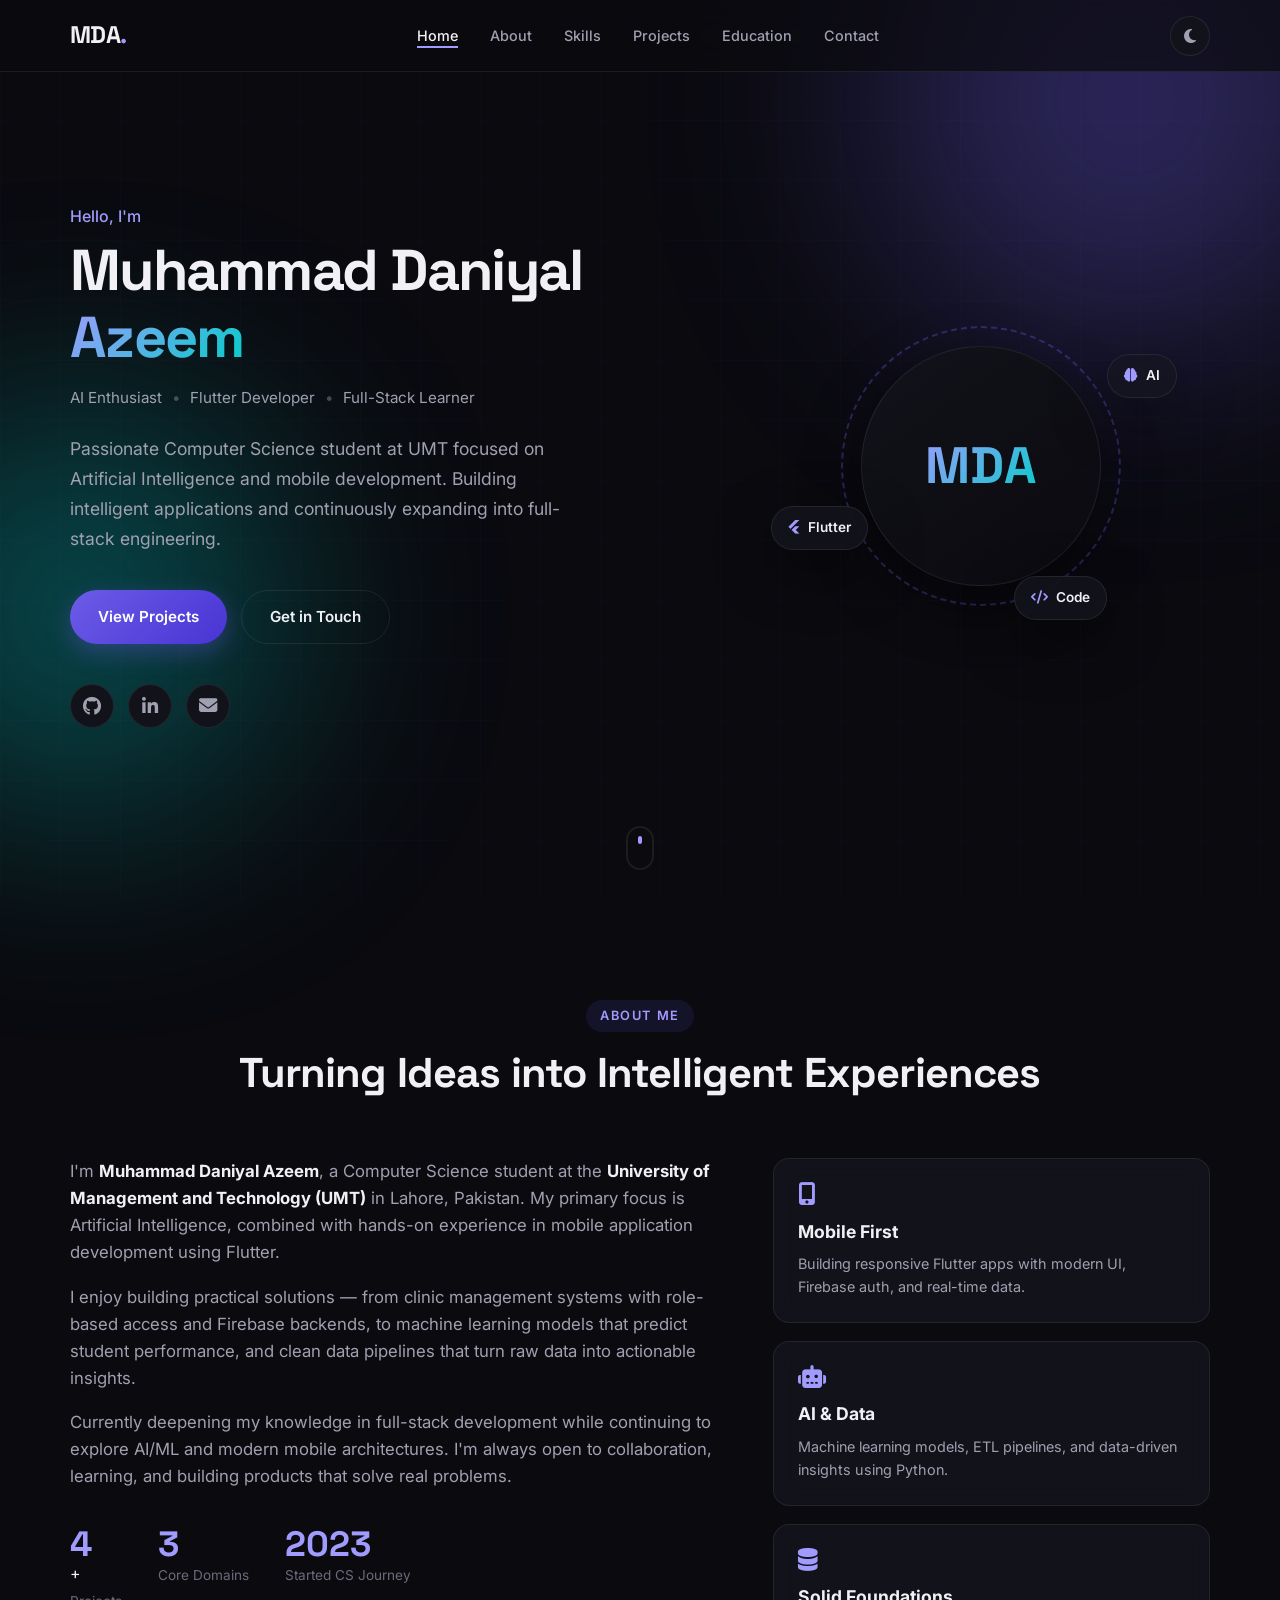
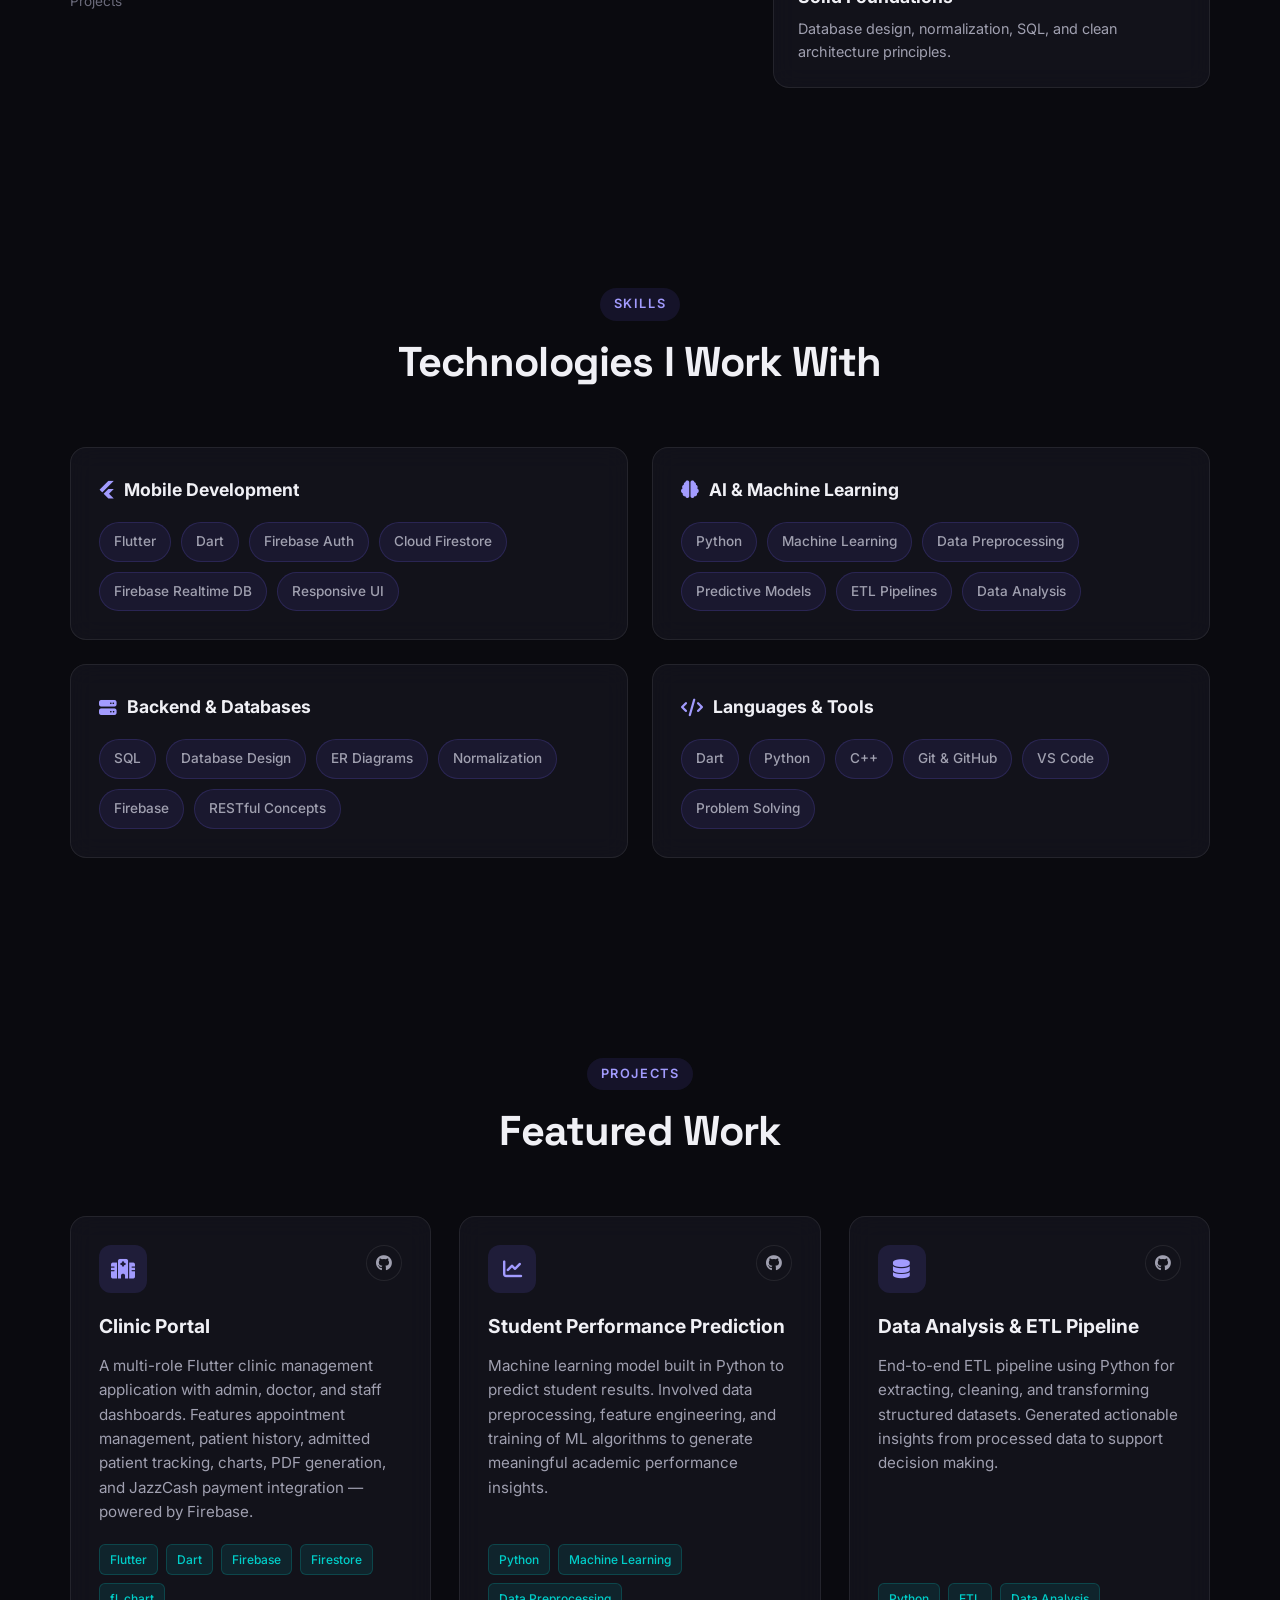
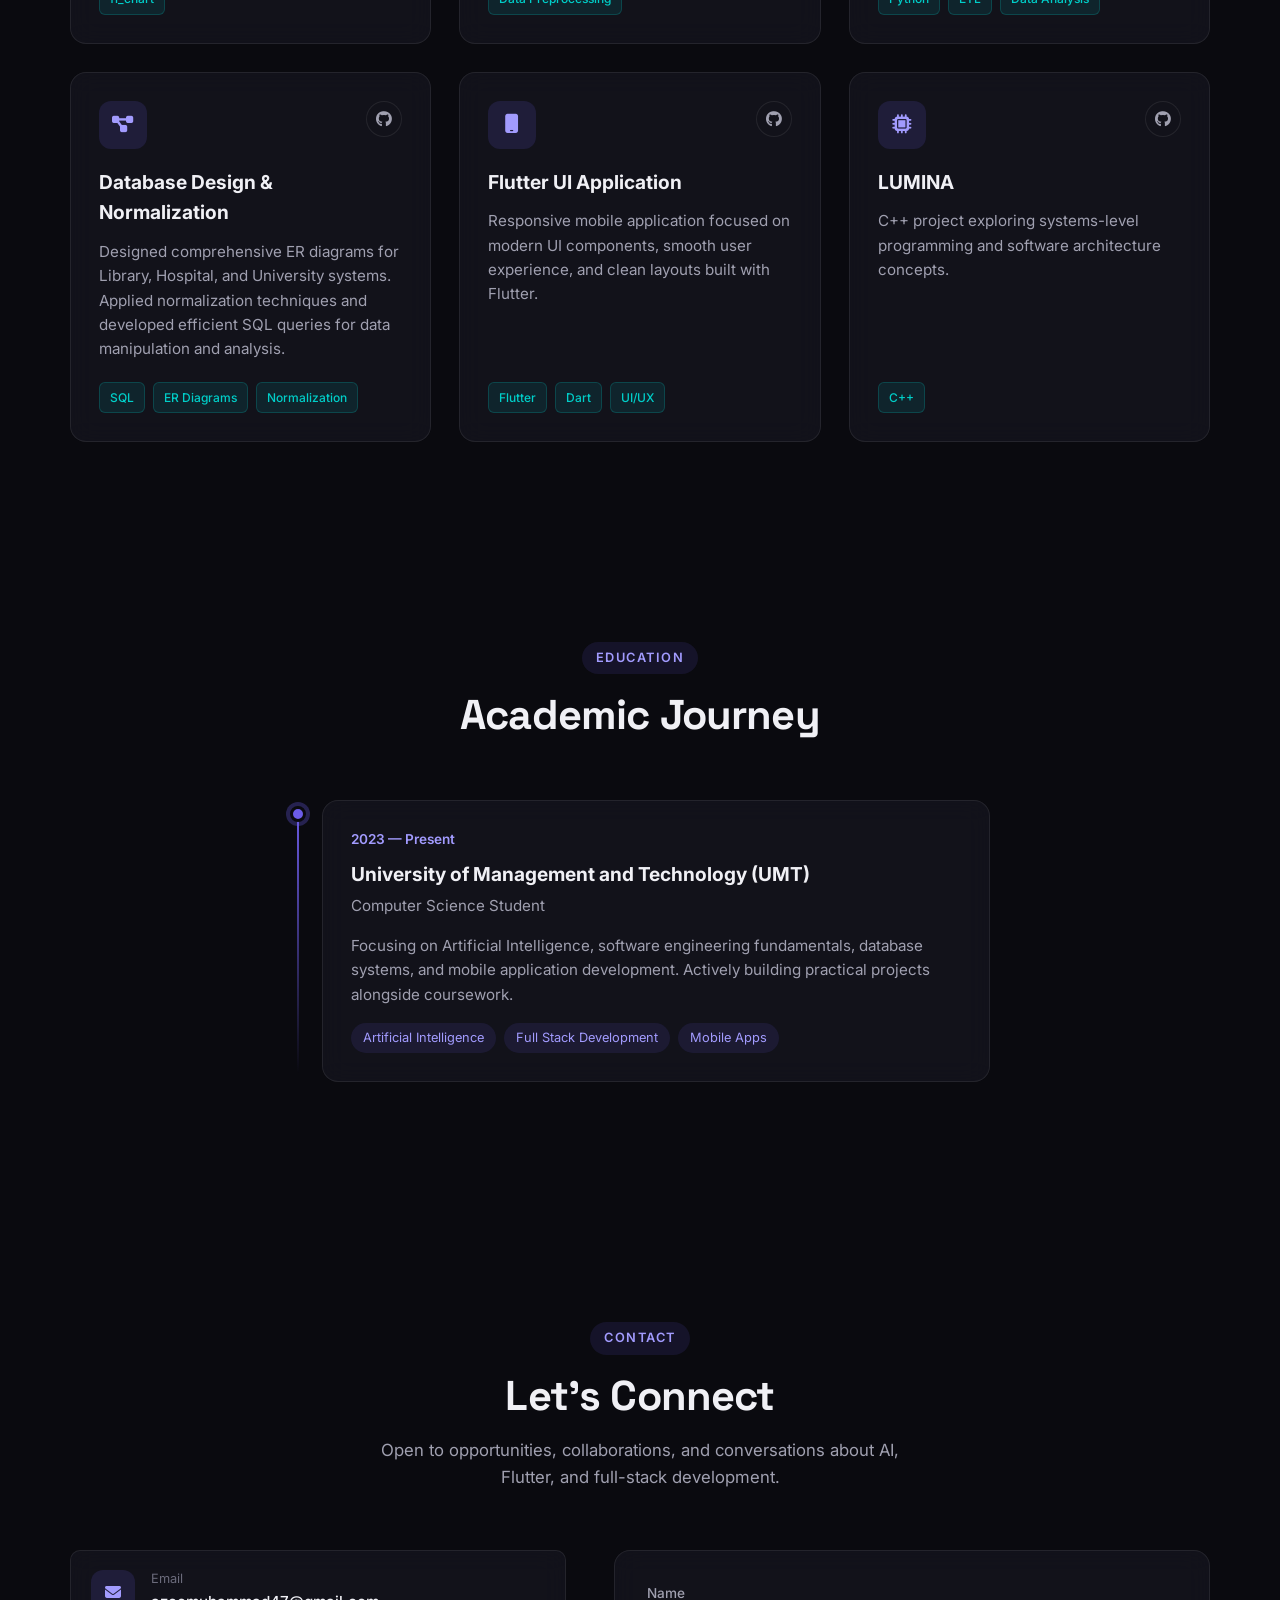
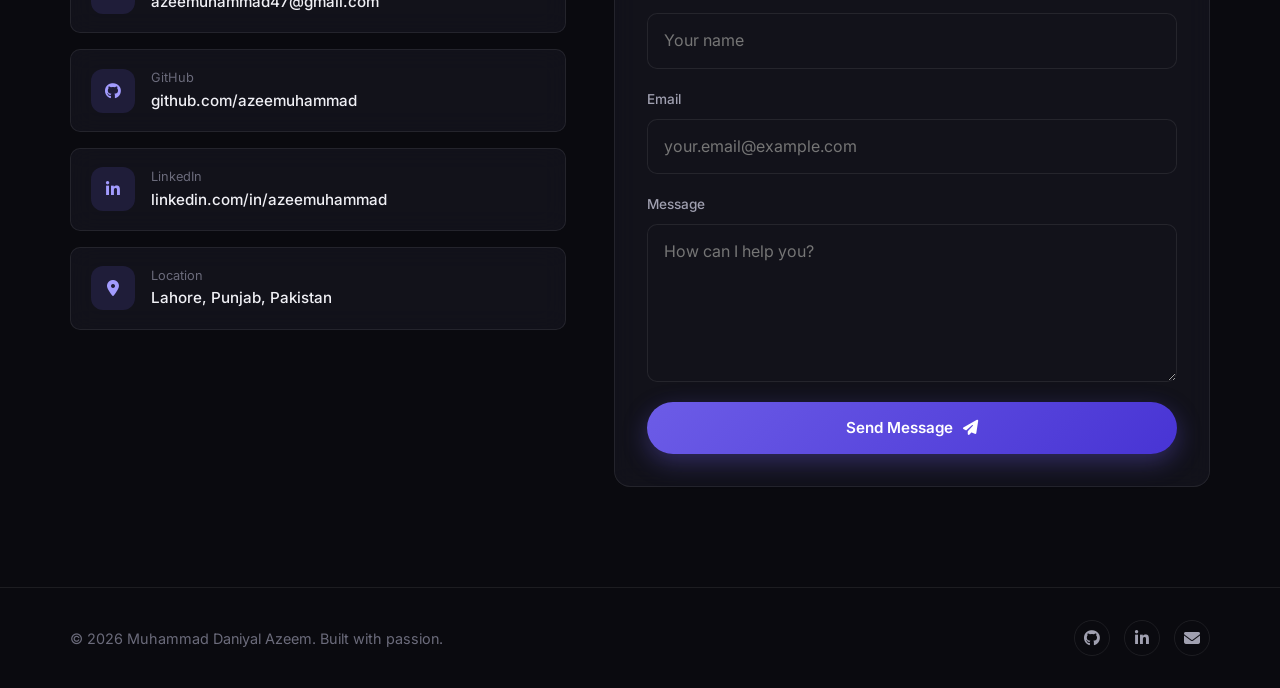
==== index.html @ 28993956 "Add files via upload" ====
<!DOCTYPE html>
<html lang="en">
<head>
  <meta charset="UTF-8" />
  <meta name="viewport" content="width=device-width, initial-scale=1.0" />
  <meta name="description" content="Muhammad Daniyal Azeem — AI Enthusiast, Flutter Developer & Aspiring Full-Stack Engineer based in Lahore, Pakistan." />
  <title>Muhammad Daniyal Azeem | Portfolio</title>
  <link rel="preconnect" href="https://fonts.googleapis.com" />
  <link rel="preconnect" href="https://fonts.gstatic.com" crossorigin />
  <link href="https://fonts.googleapis.com/css2?family=Inter:wght@300;400;500;600;700;800&family=Space+Grotesk:wght@500;600;700&display=swap" rel="stylesheet" />
  <link rel="stylesheet" href="https://cdnjs.cloudflare.com/ajax/libs/font-awesome/6.5.1/css/all.min.css" />
  <link rel="stylesheet" href="styles.css" />
</head>
<body>
  <!-- Animated Background -->
  <div class="bg-grid"></div>
  <div class="bg-glow glow-1"></div>
  <div class="bg-glow glow-2"></div>

  <!-- Navigation -->
  <header class="header">
    <nav class="nav container">
      <a href="#home" class="logo">MDA<span>.</span></a>
      <ul class="nav-links" id="nav-links">
        <li><a href="#home">Home</a></li>
        <li><a href="#about">About</a></li>
        <li><a href="#skills">Skills</a></li>
        <li><a href="#projects">Projects</a></li>
        <li><a href="#education">Education</a></li>
        <li><a href="#contact">Contact</a></li>
      </ul>
      <div class="nav-actions">
        <button class="theme-toggle" id="theme-toggle" aria-label="Toggle theme">
          <i class="fas fa-moon"></i>
        </button>
        <button class="hamburger" id="hamburger" aria-label="Menu">
          <span></span><span></span><span></span>
        </button>
      </div>
    </nav>
  </header>

  <main>
    <!-- Hero -->
    <section id="home" class="hero section">
      <div class="container hero-content">
        <div class="hero-text">
          <p class="hero-greeting reveal">Hello, I'm</p>
          <h1 class="hero-name reveal">Muhammad Daniyal <span>Azeem</span></h1>
          <div class="hero-roles reveal">
            <span class="role-text">AI Enthusiast</span>
            <span class="role-divider">•</span>
            <span class="role-text">Flutter Developer</span>
            <span class="role-divider">•</span>
            <span class="role-text">Full-Stack Learner</span>
          </div>
          <p class="hero-desc reveal">
            Passionate Computer Science student at UMT focused on Artificial Intelligence and mobile development.
            Building intelligent applications and continuously expanding into full-stack engineering.
          </p>
          <div class="hero-cta reveal">
            <a href="#projects" class="btn btn-primary">View Projects</a>
            <a href="#contact" class="btn btn-outline">Get in Touch</a>
          </div>
          <div class="hero-socials reveal">
            <a href="https://github.com/azeemuhammad" target="_blank" rel="noopener" aria-label="GitHub"><i class="fab fa-github"></i></a>
            <a href="https://www.linkedin.com/in/azeemuhammad/" target="_blank" rel="noopener" aria-label="LinkedIn"><i class="fab fa-linkedin-in"></i></a>
            <a href="mailto:azeemuhammad47@gmail.com" aria-label="Email"><i class="fas fa-envelope"></i></a>
          </div>
        </div>
        <div class="hero-visual reveal">
          <div class="avatar-card">
            <div class="avatar-ring"></div>
            <div class="avatar-inner">
              <span class="avatar-initials">MDA</span>
            </div>
            <div class="floating-badge badge-1"><i class="fas fa-brain"></i> AI</div>
            <div class="floating-badge badge-2"><i class="fab fa-flutter"></i> Flutter</div>
            <div class="floating-badge badge-3"><i class="fas fa-code"></i> Code</div>
          </div>
        </div>
      </div>
      <div class="scroll-indicator">
        <a href="#about"><span></span></a>
      </div>
    </section>

    <!-- About -->
    <section id="about" class="about section">
      <div class="container">
        <div class="section-header reveal">
          <span class="section-tag">About Me</span>
          <h2 class="section-title">Turning Ideas into Intelligent Experiences</h2>
        </div>
        <div class="about-grid">
          <div class="about-content reveal">
            <p>
              I'm <strong>Muhammad Daniyal Azeem</strong>, a Computer Science student at the
              <strong>University of Management and Technology (UMT)</strong> in Lahore, Pakistan.
              My primary focus is Artificial Intelligence, combined with hands-on experience in
              mobile application development using Flutter.
            </p>
            <p>
              I enjoy building practical solutions — from clinic management systems with role-based
              access and Firebase backends, to machine learning models that predict student performance,
              and clean data pipelines that turn raw data into actionable insights.
            </p>
            <p>
              Currently deepening my knowledge in full-stack development while continuing to explore
              AI/ML and modern mobile architectures. I'm always open to collaboration, learning, and
              building products that solve real problems.
            </p>
            <div class="about-stats">
              <div class="stat">
                <span class="stat-num" data-count="4">0</span>+
                <span class="stat-label">Projects</span>
              </div>
              <div class="stat">
                <span class="stat-num" data-count="3">0</span>
                <span class="stat-label">Core Domains</span>
              </div>
              <div class="stat">
                <span class="stat-num" data-count="2023">0</span>
                <span class="stat-label">Started CS Journey</span>
              </div>
            </div>
          </div>
          <div class="about-highlights reveal">
            <div class="highlight-card">
              <i class="fas fa-mobile-alt"></i>
              <h3>Mobile First</h3>
              <p>Building responsive Flutter apps with modern UI, Firebase auth, and real-time data.</p>
            </div>
            <div class="highlight-card">
              <i class="fas fa-robot"></i>
              <h3>AI & Data</h3>
              <p>Machine learning models, ETL pipelines, and data-driven insights using Python.</p>
            </div>
            <div class="highlight-card">
              <i class="fas fa-database"></i>
              <h3>Solid Foundations</h3>
              <p>Database design, normalization, SQL, and clean architecture principles.</p>
            </div>
          </div>
        </div>
      </div>
    </section>

    <!-- Skills -->
    <section id="skills" class="skills section">
      <div class="container">
        <div class="section-header reveal">
          <span class="section-tag">Skills</span>
          <h2 class="section-title">Technologies I Work With</h2>
        </div>
        <div class="skills-grid">
          <div class="skill-category reveal">
            <h3><i class="fab fa-flutter"></i> Mobile Development</h3>
            <div class="skill-tags">
              <span>Flutter</span>
              <span>Dart</span>
              <span>Firebase Auth</span>
              <span>Cloud Firestore</span>
              <span>Firebase Realtime DB</span>
              <span>Responsive UI</span>
            </div>
          </div>
          <div class="skill-category reveal">
            <h3><i class="fas fa-brain"></i> AI & Machine Learning</h3>
            <div class="skill-tags">
              <span>Python</span>
              <span>Machine Learning</span>
              <span>Data Preprocessing</span>
              <span>Predictive Models</span>
              <span>ETL Pipelines</span>
              <span>Data Analysis</span>
            </div>
          </div>
          <div class="skill-category reveal">
            <h3><i class="fas fa-server"></i> Backend & Databases</h3>
            <div class="skill-tags">
              <span>SQL</span>
              <span>Database Design</span>
              <span>ER Diagrams</span>
              <span>Normalization</span>
              <span>Firebase</span>
              <span>RESTful Concepts</span>
            </div>
          </div>
          <div class="skill-category reveal">
            <h3><i class="fas fa-code"></i> Languages & Tools</h3>
            <div class="skill-tags">
              <span>Dart</span>
              <span>Python</span>
              <span>C++</span>
              <span>Git & GitHub</span>
              <span>VS Code</span>
              <span>Problem Solving</span>
            </div>
          </div>
        </div>
      </div>
    </section>

    <!-- Projects -->
    <section id="projects" class="projects section">
      <div class="container">
        <div class="section-header reveal">
          <span class="section-tag">Projects</span>
          <h2 class="section-title">Featured Work</h2>
        </div>
        <div class="projects-grid">
          <!-- Project 1 -->
          <article class="project-card reveal">
            <div class="project-header">
              <div class="project-icon"><i class="fas fa-hospital"></i></div>
              <div class="project-links">
                <a href="https://github.com/azeemuhammad/clinic" target="_blank" rel="noopener" aria-label="GitHub"><i class="fab fa-github"></i></a>
              </div>
            </div>
            <h3>Clinic Portal</h3>
            <p class="project-desc">
              A multi-role Flutter clinic management application with admin, doctor, and staff dashboards.
              Features appointment management, patient history, admitted patient tracking, charts,
              PDF generation, and JazzCash payment integration — powered by Firebase.
            </p>
            <div class="project-tech">
              <span>Flutter</span>
              <span>Dart</span>
              <span>Firebase</span>
              <span>Firestore</span>
              <span>fl_chart</span>
            </div>
          </article>

          <!-- Project 2 -->
          <article class="project-card reveal">
            <div class="project-header">
              <div class="project-icon"><i class="fas fa-chart-line"></i></div>
              <div class="project-links">
                <a href="https://github.com/azeemuhammad" target="_blank" rel="noopener" aria-label="GitHub"><i class="fab fa-github"></i></a>
              </div>
            </div>
            <h3>Student Performance Prediction</h3>
            <p class="project-desc">
              Machine learning model built in Python to predict student results. Involved data
              preprocessing, feature engineering, and training of ML algorithms to generate
              meaningful academic performance insights.
            </p>
            <div class="project-tech">
              <span>Python</span>
              <span>Machine Learning</span>
              <span>Data Preprocessing</span>
            </div>
          </article>

          <!-- Project 3 -->
          <article class="project-card reveal">
            <div class="project-header">
              <div class="project-icon"><i class="fas fa-database"></i></div>
              <div class="project-links">
                <a href="https://github.com/azeemuhammad" target="_blank" rel="noopener" aria-label="GitHub"><i class="fab fa-github"></i></a>
              </div>
            </div>
            <h3>Data Analysis & ETL Pipeline</h3>
            <p class="project-desc">
              End-to-end ETL pipeline using Python for extracting, cleaning, and transforming
              structured datasets. Generated actionable insights from processed data to support
              decision making.
            </p>
            <div class="project-tech">
              <span>Python</span>
              <span>ETL</span>
              <span>Data Analysis</span>
            </div>
          </article>

          <!-- Project 4 -->
          <article class="project-card reveal">
            <div class="project-header">
              <div class="project-icon"><i class="fas fa-project-diagram"></i></div>
              <div class="project-links">
                <a href="https://github.com/azeemuhammad" target="_blank" rel="noopener" aria-label="GitHub"><i class="fab fa-github"></i></a>
              </div>
            </div>
            <h3>Database Design & Normalization</h3>
            <p class="project-desc">
              Designed comprehensive ER diagrams for Library, Hospital, and University systems.
              Applied normalization techniques and developed efficient SQL queries for data
              manipulation and analysis.
            </p>
            <div class="project-tech">
              <span>SQL</span>
              <span>ER Diagrams</span>
              <span>Normalization</span>
            </div>
          </article>

          <!-- Project 5 -->
          <article class="project-card reveal">
            <div class="project-header">
              <div class="project-icon"><i class="fas fa-mobile"></i></div>
              <div class="project-links">
                <a href="https://github.com/azeemuhammad" target="_blank" rel="noopener" aria-label="GitHub"><i class="fab fa-github"></i></a>
              </div>
            </div>
            <h3>Flutter UI Application</h3>
            <p class="project-desc">
              Responsive mobile application focused on modern UI components, smooth user experience,
              and clean layouts built with Flutter.
            </p>
            <div class="project-tech">
              <span>Flutter</span>
              <span>Dart</span>
              <span>UI/UX</span>
            </div>
          </article>

          <!-- Project 6 -->
          <article class="project-card reveal">
            <div class="project-header">
              <div class="project-icon"><i class="fas fa-microchip"></i></div>
              <div class="project-links">
                <a href="https://github.com/azeemuhammad/LUMINA" target="_blank" rel="noopener" aria-label="GitHub"><i class="fab fa-github"></i></a>
              </div>
            </div>
            <h3>LUMINA</h3>
            <p class="project-desc">
              C++ project exploring systems-level programming and software architecture concepts.
            </p>
            <div class="project-tech">
              <span>C++</span>
            </div>
          </article>
        </div>
      </div>
    </section>

    <!-- Education -->
    <section id="education" class="education section">
      <div class="container">
        <div class="section-header reveal">
          <span class="section-tag">Education</span>
          <h2 class="section-title">Academic Journey</h2>
        </div>
        <div class="timeline">
          <div class="timeline-item reveal">
            <div class="timeline-marker"></div>
            <div class="timeline-content">
              <span class="timeline-date">2023 — Present</span>
              <h3>University of Management and Technology (UMT)</h3>
              <p class="timeline-role">Computer Science Student</p>
              <p>
                Focusing on Artificial Intelligence, software engineering fundamentals, database systems,
                and mobile application development. Actively building practical projects alongside coursework.
              </p>
              <div class="timeline-tags">
                <span>Artificial Intelligence</span>
                <span>Full Stack Development</span>
                <span>Mobile Apps</span>
              </div>
            </div>
          </div>
        </div>
      </div>
    </section>

    <!-- Contact -->
    <section id="contact" class="contact section">
      <div class="container">
        <div class="section-header reveal">
          <span class="section-tag">Contact</span>
          <h2 class="section-title">Let's Connect</h2>
          <p class="section-subtitle">
            Open to opportunities, collaborations, and conversations about AI, Flutter, and full-stack development.
          </p>
        </div>
        <div class="contact-wrapper reveal">
          <div class="contact-info">
            <a href="mailto:azeemuhammad47@gmail.com" class="contact-item">
              <div class="contact-icon"><i class="fas fa-envelope"></i></div>
              <div>
                <span class="contact-label">Email</span>
                <span class="contact-value">azeemuhammad47@gmail.com</span>
              </div>
            </a>
            <a href="https://github.com/azeemuhammad" target="_blank" rel="noopener" class="contact-item">
              <div class="contact-icon"><i class="fab fa-github"></i></div>
              <div>
                <span class="contact-label">GitHub</span>
                <span class="contact-value">github.com/azeemuhammad</span>
              </div>
            </a>
            <a href="https://www.linkedin.com/in/azeemuhammad/" target="_blank" rel="noopener" class="contact-item">
              <div class="contact-icon"><i class="fab fa-linkedin-in"></i></div>
              <div>
                <span class="contact-label">LinkedIn</span>
                <span class="contact-value">linkedin.com/in/azeemuhammad</span>
              </div>
            </a>
            <div class="contact-item">
              <div class="contact-icon"><i class="fas fa-map-marker-alt"></i></div>
              <div>
                <span class="contact-label">Location</span>
                <span class="contact-value">Lahore, Punjab, Pakistan</span>
              </div>
            </div>
          </div>
          <form class="contact-form" id="contact-form">
            <div class="form-group">
              <label for="name">Name</label>
              <input type="text" id="name" name="name" required placeholder="Your name" />
            </div>
            <div class="form-group">
              <label for="email">Email</label>
              <input type="email" id="email" name="email" required placeholder="your.email@example.com" />
            </div>
            <div class="form-group">
              <label for="message">Message</label>
              <textarea id="message" name="message" rows="5" required placeholder="How can I help you?"></textarea>
            </div>
            <button type="submit" class="btn btn-primary btn-full">
              <span>Send Message</span>
              <i class="fas fa-paper-plane"></i>
            </button>
          </form>
        </div>
      </div>
    </section>
  </main>

  <footer class="footer">
    <div class="container">
      <p>© <span id="year"></span> Muhammad Daniyal Azeem. Built with passion.</p>
      <div class="footer-links">
        <a href="https://github.com/azeemuhammad" target="_blank" rel="noopener"><i class="fab fa-github"></i></a>
        <a href="https://www.linkedin.com/in/azeemuhammad/" target="_blank" rel="noopener"><i class="fab fa-linkedin-in"></i></a>
        <a href="mailto:azeemuhammad47@gmail.com"><i class="fas fa-envelope"></i></a>
      </div>
    </div>
  </footer>

  <script src="script.js"></script>
</body>
</html>
---- styles.css ----
/* =====================
   CSS Variables & Reset
===================== */
:root {
  --bg: #0a0a0f;
  --bg-elevated: #12121a;
  --bg-card: rgba(22, 22, 32, 0.7);
  --text: #f0f0f5;
  --text-muted: #a0a0b0;
  --text-dim: #6b6b7b;
  --primary: #6c5ce7;
  --primary-light: #a29bfe;
  --primary-dark: #4834d4;
  --accent: #00cec9;
  --accent-2: #fd79a8;
  --border: rgba(255, 255, 255, 0.08);
  --border-hover: rgba(108, 92, 231, 0.4);
  --shadow: 0 20px 60px rgba(0, 0, 0, 0.4);
  --radius: 16px;
  --radius-sm: 10px;
  --font: 'Inter', system-ui, sans-serif;
  --font-display: 'Space Grotesk', 'Inter', sans-serif;
  --transition: 0.3s cubic-bezier(0.4, 0, 0.2, 1);
  --header-h: 72px;
}

[data-theme="light"] {
  --bg: #f8f9fc;
  --bg-elevated: #ffffff;
  --bg-card: rgba(255, 255, 255, 0.85);
  --text: #1a1a2e;
  --text-muted: #4a4a5a;
  --text-dim: #7a7a8a;
  --border: rgba(0, 0, 0, 0.08);
  --border-hover: rgba(108, 92, 231, 0.35);
  --shadow: 0 20px 60px rgba(0, 0, 0, 0.08);
}

*,
*::before,
*::after {
  box-sizing: border-box;
  margin: 0;
  padding: 0;
}

html {
  scroll-behavior: smooth;
  scroll-padding-top: var(--header-h);
}

body {
  font-family: var(--font);
  background: var(--bg);
  color: var(--text);
  line-height: 1.6;
  overflow-x: hidden;
  transition: background var(--transition), color var(--transition);
}

img {
  max-width: 100%;
  display: block;
}

a {
  color: inherit;
  text-decoration: none;
}

ul {
  list-style: none;
}

button,
input,
textarea {
  font: inherit;
  color: inherit;
  border: none;
  background: none;
  outline: none;
}

/* =====================
   Background Effects
===================== */
.bg-grid {
  position: fixed;
  inset: 0;
  background-image:
    linear-gradient(rgba(108, 92, 231, 0.03) 1px, transparent 1px),
    linear-gradient(90deg, rgba(108, 92, 231, 0.03) 1px, transparent 1px);
  background-size: 60px 60px;
  pointer-events: none;
  z-index: 0;
}

.bg-glow {
  position: fixed;
  border-radius: 50%;
  filter: blur(120px);
  pointer-events: none;
  z-index: 0;
  opacity: 0.35;
}

.glow-1 {
  width: 500px;
  height: 500px;
  background: var(--primary);
  top: -150px;
  right: -100px;
  animation: floatGlow 12s ease-in-out infinite;
}

.glow-2 {
  width: 400px;
  height: 400px;
  background: var(--accent);
  bottom: 10%;
  left: -120px;
  animation: floatGlow 15s ease-in-out infinite reverse;
}

@keyframes floatGlow {
  0%, 100% { transform: translate(0, 0); }
  50% { transform: translate(30px, 40px); }
}

/* =====================
   Layout
===================== */
.container {
  width: min(1140px, 92%);
  margin-inline: auto;
}

.section {
  position: relative;
  z-index: 1;
  padding: 100px 0;
}

.section-header {
  text-align: center;
  margin-bottom: 60px;
}

.section-tag {
  display: inline-block;
  font-size: 0.8rem;
  font-weight: 600;
  letter-spacing: 0.12em;
  text-transform: uppercase;
  color: var(--primary-light);
  background: rgba(108, 92, 231, 0.12);
  padding: 6px 14px;
  border-radius: 50px;
  margin-bottom: 16px;
}

.section-title {
  font-family: var(--font-display);
  font-size: clamp(1.8rem, 4vw, 2.6rem);
  font-weight: 700;
  letter-spacing: -0.02em;
  line-height: 1.2;
}

.section-subtitle {
  max-width: 520px;
  margin: 16px auto 0;
  color: var(--text-muted);
  font-size: 1.05rem;
}

/* =====================
   Header / Nav
===================== */
.header {
  position: fixed;
  top: 0;
  left: 0;
  right: 0;
  height: var(--header-h);
  z-index: 1000;
  backdrop-filter: blur(16px);
  background: rgba(10, 10, 15, 0.7);
  border-bottom: 1px solid var(--border);
  transition: background var(--transition), border-color var(--transition);
}

[data-theme="light"] .header {
  background: rgba(248, 249, 252, 0.8);
}

.nav {
  display: flex;
  align-items: center;
  justify-content: space-between;
  height: 100%;
}

.logo {
  font-family: var(--font-display);
  font-size: 1.5rem;
  font-weight: 700;
  letter-spacing: -0.03em;
}

.logo span {
  color: var(--primary-light);
}

.nav-links {
  display: flex;
  gap: 32px;
}

.nav-links a {
  font-size: 0.9rem;
  font-weight: 500;
  color: var(--text-muted);
  transition: color var(--transition);
  position: relative;
}

.nav-links a::after {
  content: '';
  position: absolute;
  left: 0;
  bottom: -4px;
  width: 0;
  height: 2px;
  background: var(--primary-light);
  transition: width var(--transition);
}

.nav-links a:hover,
.nav-links a.active {
  color: var(--text);
}

.nav-links a:hover::after,
.nav-links a.active::after {
  width: 100%;
}

.nav-actions {
  display: flex;
  align-items: center;
  gap: 12px;
}

.theme-toggle {
  width: 40px;
  height: 40px;
  border-radius: 50%;
  display: grid;
  place-items: center;
  background: var(--bg-elevated);
  border: 1px solid var(--border);
  cursor: pointer;
  transition: all var(--transition);
  color: var(--text-muted);
}

.theme-toggle:hover {
  border-color: var(--border-hover);
  color: var(--primary-light);
}

.hamburger {
  display: none;
  flex-direction: column;
  gap: 5px;
  width: 40px;
  height: 40px;
  justify-content: center;
  align-items: center;
  cursor: pointer;
  border-radius: 8px;
}

.hamburger span {
  display: block;
  width: 20px;
  height: 2px;
  background: var(--text);
  border-radius: 2px;
  transition: var(--transition);
}

/* =====================
   Buttons
===================== */
.btn {
  display: inline-flex;
  align-items: center;
  justify-content: center;
  gap: 10px;
  padding: 14px 28px;
  font-weight: 600;
  font-size: 0.95rem;
  border-radius: 50px;
  cursor: pointer;
  transition: all var(--transition);
}

.btn-primary {
  background: linear-gradient(135deg, var(--primary), var(--primary-dark));
  color: #fff;
  box-shadow: 0 8px 24px rgba(108, 92, 231, 0.35);
}

.btn-primary:hover {
  transform: translateY(-2px);
  box-shadow: 0 12px 32px rgba(108, 92, 231, 0.45);
}

.btn-outline {
  border: 1.5px solid var(--border);
  color: var(--text);
  background: transparent;
}

.btn-outline:hover {
  border-color: var(--primary-light);
  color: var(--primary-light);
  background: rgba(108, 92, 231, 0.08);
}

.btn-full {
  width: 100%;
}

/* =====================
   Hero
===================== */
.hero {
  min-height: 100vh;
  display: flex;
  align-items: center;
  padding-top: calc(var(--header-h) + 40px);
  padding-bottom: 80px;
}

.hero-content {
  display: grid;
  grid-template-columns: 1.15fr 0.85fr;
  gap: 60px;
  align-items: center;
}

.hero-greeting {
  font-size: 1rem;
  color: var(--primary-light);
  font-weight: 500;
  margin-bottom: 8px;
}

.hero-name {
  font-family: var(--font-display);
  font-size: clamp(2.4rem, 5.5vw, 3.6rem);
  font-weight: 700;
  line-height: 1.15;
  letter-spacing: -0.03em;
  margin-bottom: 16px;
}

.hero-name span {
  background: linear-gradient(135deg, var(--primary-light), var(--accent));
  -webkit-background-clip: text;
  -webkit-text-fill-color: transparent;
  background-clip: text;
}

.hero-roles {
  display: flex;
  flex-wrap: wrap;
  align-items: center;
  gap: 10px;
  margin-bottom: 24px;
  font-size: 0.95rem;
  color: var(--text-muted);
}

.role-divider {
  opacity: 0.4;
}

.hero-desc {
  font-size: 1.1rem;
  color: var(--text-muted);
  max-width: 520px;
  margin-bottom: 36px;
  line-height: 1.7;
}

.hero-cta {
  display: flex;
  flex-wrap: wrap;
  gap: 14px;
  margin-bottom: 40px;
}

.hero-socials {
  display: flex;
  gap: 14px;
}

.hero-socials a {
  width: 44px;
  height: 44px;
  border-radius: 50%;
  display: grid;
  place-items: center;
  background: var(--bg-elevated);
  border: 1px solid var(--border);
  color: var(--text-muted);
  font-size: 1.15rem;
  transition: all var(--transition);
}

.hero-socials a:hover {
  color: var(--primary-light);
  border-color: var(--border-hover);
  transform: translateY(-3px);
}

/* Avatar Card */
.hero-visual {
  display: flex;
  justify-content: center;
}

.avatar-card {
  position: relative;
  width: 280px;
  height: 280px;
}

.avatar-ring {
  position: absolute;
  inset: 0;
  border-radius: 50%;
  border: 2px dashed rgba(108, 92, 231, 0.35);
  animation: spin 20s linear infinite;
}

@keyframes spin {
  to { transform: rotate(360deg); }
}

.avatar-inner {
  position: absolute;
  inset: 20px;
  border-radius: 50%;
  background: linear-gradient(145deg, var(--bg-elevated), var(--bg));
  border: 1px solid var(--border);
  display: grid;
  place-items: center;
  box-shadow: var(--shadow);
}

.avatar-initials {
  font-family: var(--font-display);
  font-size: 3.2rem;
  font-weight: 700;
  background: linear-gradient(135deg, var(--primary-light), var(--accent));
  -webkit-background-clip: text;
  -webkit-text-fill-color: transparent;
  background-clip: text;
}

.floating-badge {
  position: absolute;
  display: flex;
  align-items: center;
  gap: 8px;
  padding: 10px 16px;
  background: var(--bg-card);
  backdrop-filter: blur(12px);
  border: 1px solid var(--border);
  border-radius: 50px;
  font-size: 0.85rem;
  font-weight: 600;
  box-shadow: var(--shadow);
  animation: float 4s ease-in-out infinite;
}

.floating-badge i {
  color: var(--primary-light);
}

.badge-1 {
  top: 10%;
  right: -20%;
  animation-delay: 0s;
}

.badge-2 {
  bottom: 20%;
  left: -25%;
  animation-delay: 1s;
}

.badge-3 {
  bottom: -5%;
  right: 5%;
  animation-delay: 2s;
}

@keyframes float {
  0%, 100% { transform: translateY(0); }
  50% { transform: translateY(-12px); }
}

.scroll-indicator {
  position: absolute;
  bottom: 30px;
  left: 50%;
  transform: translateX(-50%);
}

.scroll-indicator a {
  display: block;
  width: 28px;
  height: 44px;
  border: 2px solid var(--border);
  border-radius: 20px;
  position: relative;
}

.scroll-indicator span {
  position: absolute;
  top: 8px;
  left: 50%;
  width: 4px;
  height: 8px;
  margin-left: -2px;
  background: var(--primary-light);
  border-radius: 2px;
  animation: scrollBounce 1.6s infinite;
}

@keyframes scrollBounce {
  0% { opacity: 1; transform: translateY(0); }
  100% { opacity: 0; transform: translateY(14px); }
}

/* =====================
   About
===================== */
.about-grid {
  display: grid;
  grid-template-columns: 1.2fr 0.8fr;
  gap: 48px;
  align-items: start;
}

.about-content p {
  color: var(--text-muted);
  margin-bottom: 18px;
  font-size: 1.05rem;
}

.about-content strong {
  color: var(--text);
}

.about-stats {
  display: flex;
  gap: 36px;
  margin-top: 36px;
  flex-wrap: wrap;
}

.stat {
  display: flex;
  flex-direction: column;
}

.stat-num {
  font-family: var(--font-display);
  font-size: 2.2rem;
  font-weight: 700;
  color: var(--primary-light);
  line-height: 1;
}

.stat-label {
  font-size: 0.85rem;
  color: var(--text-dim);
  margin-top: 4px;
}

.about-highlights {
  display: flex;
  flex-direction: column;
  gap: 18px;
}

.highlight-card {
  background: var(--bg-card);
  backdrop-filter: blur(12px);
  border: 1px solid var(--border);
  border-radius: var(--radius);
  padding: 24px;
  transition: all var(--transition);
}

.highlight-card:hover {
  border-color: var(--border-hover);
  transform: translateX(6px);
}

.highlight-card i {
  font-size: 1.4rem;
  color: var(--primary-light);
  margin-bottom: 12px;
}

.highlight-card h3 {
  font-size: 1.1rem;
  margin-bottom: 6px;
}

.highlight-card p {
  font-size: 0.9rem;
  color: var(--text-muted);
}

/* =====================
   Skills
===================== */
.skills-grid {
  display: grid;
  grid-template-columns: repeat(2, 1fr);
  gap: 24px;
}

.skill-category {
  background: var(--bg-card);
  backdrop-filter: blur(12px);
  border: 1px solid var(--border);
  border-radius: var(--radius);
  padding: 28px;
  transition: all var(--transition);
}

.skill-category:hover {
  border-color: var(--border-hover);
  transform: translateY(-4px);
}

.skill-category h3 {
  font-size: 1.1rem;
  margin-bottom: 18px;
  display: flex;
  align-items: center;
  gap: 10px;
}

.skill-category h3 i {
  color: var(--primary-light);
}

.skill-tags {
  display: flex;
  flex-wrap: wrap;
  gap: 10px;
}

.skill-tags span {
  padding: 8px 14px;
  font-size: 0.85rem;
  font-weight: 500;
  background: rgba(108, 92, 231, 0.1);
  border: 1px solid rgba(108, 92, 231, 0.2);
  border-radius: 50px;
  color: var(--text-muted);
  transition: all var(--transition);
}

.skill-tags span:hover {
  background: rgba(108, 92, 231, 0.2);
  color: var(--primary-light);
  border-color: var(--primary-light);
}

/* =====================
   Projects
===================== */
.projects-grid {
  display: grid;
  grid-template-columns: repeat(auto-fill, minmax(320px, 1fr));
  gap: 28px;
}

.project-card {
  background: var(--bg-card);
  backdrop-filter: blur(12px);
  border: 1px solid var(--border);
  border-radius: var(--radius);
  padding: 28px;
  display: flex;
  flex-direction: column;
  transition: all var(--transition);
  height: 100%;
}

.project-card:hover {
  border-color: var(--border-hover);
  transform: translateY(-6px);
  box-shadow: var(--shadow);
}

.project-header {
  display: flex;
  justify-content: space-between;
  align-items: flex-start;
  margin-bottom: 18px;
}

.project-icon {
  width: 48px;
  height: 48px;
  border-radius: 12px;
  background: rgba(108, 92, 231, 0.15);
  display: grid;
  place-items: center;
  color: var(--primary-light);
  font-size: 1.2rem;
}

.project-links a {
  width: 36px;
  height: 36px;
  border-radius: 50%;
  display: grid;
  place-items: center;
  background: var(--bg-elevated);
  border: 1px solid var(--border);
  color: var(--text-muted);
  transition: all var(--transition);
}

.project-links a:hover {
  color: var(--primary-light);
  border-color: var(--border-hover);
}

.project-card h3 {
  font-size: 1.2rem;
  margin-bottom: 12px;
}

.project-desc {
  color: var(--text-muted);
  font-size: 0.95rem;
  flex-grow: 1;
  margin-bottom: 20px;
}

.project-tech {
  display: flex;
  flex-wrap: wrap;
  gap: 8px;
}

.project-tech span {
  font-size: 0.75rem;
  font-weight: 500;
  padding: 5px 10px;
  border-radius: 6px;
  background: rgba(0, 206, 201, 0.1);
  color: var(--accent);
  border: 1px solid rgba(0, 206, 201, 0.2);
}

/* =====================
   Education / Timeline
===================== */
.timeline {
  max-width: 700px;
  margin: 0 auto;
  position: relative;
  padding-left: 32px;
}

.timeline::before {
  content: '';
  position: absolute;
  left: 7px;
  top: 8px;
  bottom: 8px;
  width: 2px;
  background: linear-gradient(to bottom, var(--primary), transparent);
}

.timeline-item {
  position: relative;
  margin-bottom: 40px;
}

.timeline-marker {
  position: absolute;
  left: -32px;
  top: 6px;
  width: 16px;
  height: 16px;
  border-radius: 50%;
  background: var(--primary);
  border: 3px solid var(--bg);
  box-shadow: 0 0 0 4px rgba(108, 92, 231, 0.3);
}

.timeline-content {
  background: var(--bg-card);
  backdrop-filter: blur(12px);
  border: 1px solid var(--border);
  border-radius: var(--radius);
  padding: 28px;
}

.timeline-date {
  font-size: 0.85rem;
  font-weight: 600;
  color: var(--primary-light);
  margin-bottom: 8px;
  display: block;
}

.timeline-content h3 {
  font-size: 1.2rem;
  margin-bottom: 4px;
}

.timeline-role {
  font-size: 0.95rem;
  color: var(--text-muted);
  margin-bottom: 12px;
}

.timeline-content p {
  color: var(--text-muted);
  font-size: 0.95rem;
  margin-bottom: 16px;
}

.timeline-tags {
  display: flex;
  flex-wrap: wrap;
  gap: 8px;
}

.timeline-tags span {
  font-size: 0.8rem;
  padding: 5px 12px;
  border-radius: 50px;
  background: rgba(108, 92, 231, 0.12);
  color: var(--primary-light);
}

/* =====================
   Contact
===================== */
.contact-wrapper {
  display: grid;
  grid-template-columns: 1fr 1.2fr;
  gap: 48px;
  align-items: start;
}

.contact-info {
  display: flex;
  flex-direction: column;
  gap: 16px;
}

.contact-item {
  display: flex;
  align-items: center;
  gap: 16px;
  padding: 18px 20px;
  background: var(--bg-card);
  backdrop-filter: blur(12px);
  border: 1px solid var(--border);
  border-radius: var(--radius-sm);
  transition: all var(--transition);
}

.contact-item:hover {
  border-color: var(--border-hover);
  transform: translateX(4px);
}

.contact-icon {
  width: 44px;
  height: 44px;
  border-radius: 12px;
  background: rgba(108, 92, 231, 0.15);
  display: grid;
  place-items: center;
  color: var(--primary-light);
  flex-shrink: 0;
}

.contact-label {
  display: block;
  font-size: 0.8rem;
  color: var(--text-dim);
}

.contact-value {
  display: block;
  font-size: 0.95rem;
  font-weight: 500;
}

.contact-form {
  background: var(--bg-card);
  backdrop-filter: blur(12px);
  border: 1px solid var(--border);
  border-radius: var(--radius);
  padding: 32px;
  display: flex;
  flex-direction: column;
  gap: 20px;
}

.form-group {
  display: flex;
  flex-direction: column;
  gap: 8px;
}

.form-group label {
  font-size: 0.85rem;
  font-weight: 500;
  color: var(--text-muted);
}

.form-group input,
.form-group textarea {
  padding: 14px 16px;
  background: var(--bg-elevated);
  border: 1px solid var(--border);
  border-radius: var(--radius-sm);
  transition: border-color var(--transition);
}

.form-group input:focus,
.form-group textarea:focus {
  border-color: var(--primary);
}

.form-group textarea {
  resize: vertical;
  min-height: 120px;
}

/* =====================
   Footer
===================== */
.footer {
  position: relative;
  z-index: 1;
  padding: 32px 0;
  border-top: 1px solid var(--border);
}

.footer .container {
  display: flex;
  justify-content: space-between;
  align-items: center;
  flex-wrap: wrap;
  gap: 16px;
}

.footer p {
  font-size: 0.9rem;
  color: var(--text-dim);
}

.footer-links {
  display: flex;
  gap: 14px;
}

.footer-links a {
  width: 36px;
  height: 36px;
  border-radius: 50%;
  display: grid;
  place-items: center;
  color: var(--text-muted);
  border: 1px solid var(--border);
  transition: all var(--transition);
}

.footer-links a:hover {
  color: var(--primary-light);
  border-color: var(--border-hover);
}

/* =====================
   Animations / Reveal
===================== */
.reveal {
  opacity: 0;
  transform: translateY(30px);
  transition: opacity 0.7s ease, transform 0.7s ease;
}

.reveal.visible {
  opacity: 1;
  transform: translateY(0);
}

/* =====================
   Responsive
===================== */
@media (max-width: 960px) {
  .hero-content {
    grid-template-columns: 1fr;
    text-align: center;
  }

  .hero-desc {
    margin-inline: auto;
  }

  .hero-cta,
  .hero-socials,
  .hero-roles {
    justify-content: center;
  }

  .hero-visual {
    order: -1;
  }

  .avatar-card {
    width: 220px;
    height: 220px;
  }

  .avatar-initials {
    font-size: 2.4rem;
  }

  .about-grid,
  .contact-wrapper {
    grid-template-columns: 1fr;
  }

  .skills-grid {
    grid-template-columns: 1fr;
  }
}

@media (max-width: 768px) {
  .nav-links {
    position: fixed;
    top: var(--header-h);
    left: 0;
    right: 0;
    background: var(--bg-elevated);
    border-bottom: 1px solid var(--border);
    flex-direction: column;
    padding: 24px;
    gap: 20px;
    transform: translateY(-120%);
    opacity: 0;
    pointer-events: none;
    transition: all 0.35s ease;
  }

  .nav-links.open {
    transform: translateY(0);
    opacity: 1;
    pointer-events: auto;
  }

  .hamburger {
    display: flex;
  }

  .hamburger.active span:nth-child(1) {
    transform: translateY(7px) rotate(45deg);
  }

  .hamburger.active span:nth-child(2) {
    opacity: 0;
  }

  .hamburger.active span:nth-child(3) {
    transform: translateY(-7px) rotate(-45deg);
  }

  .section {
    padding: 70px 0;
  }

  .about-stats {
    gap: 24px;
  }

  .projects-grid {
    grid-template-columns: 1fr;
  }
}

@media (max-width: 480px) {
  .hero-cta {
    flex-direction: column;
  }

  .btn {
    width: 100%;
  }

  .floating-badge {
    font-size: 0.75rem;
    padding: 8px 12px;
  }

  .badge-1 { right: -10%; }
  .badge-2 { left: -15%; }
}
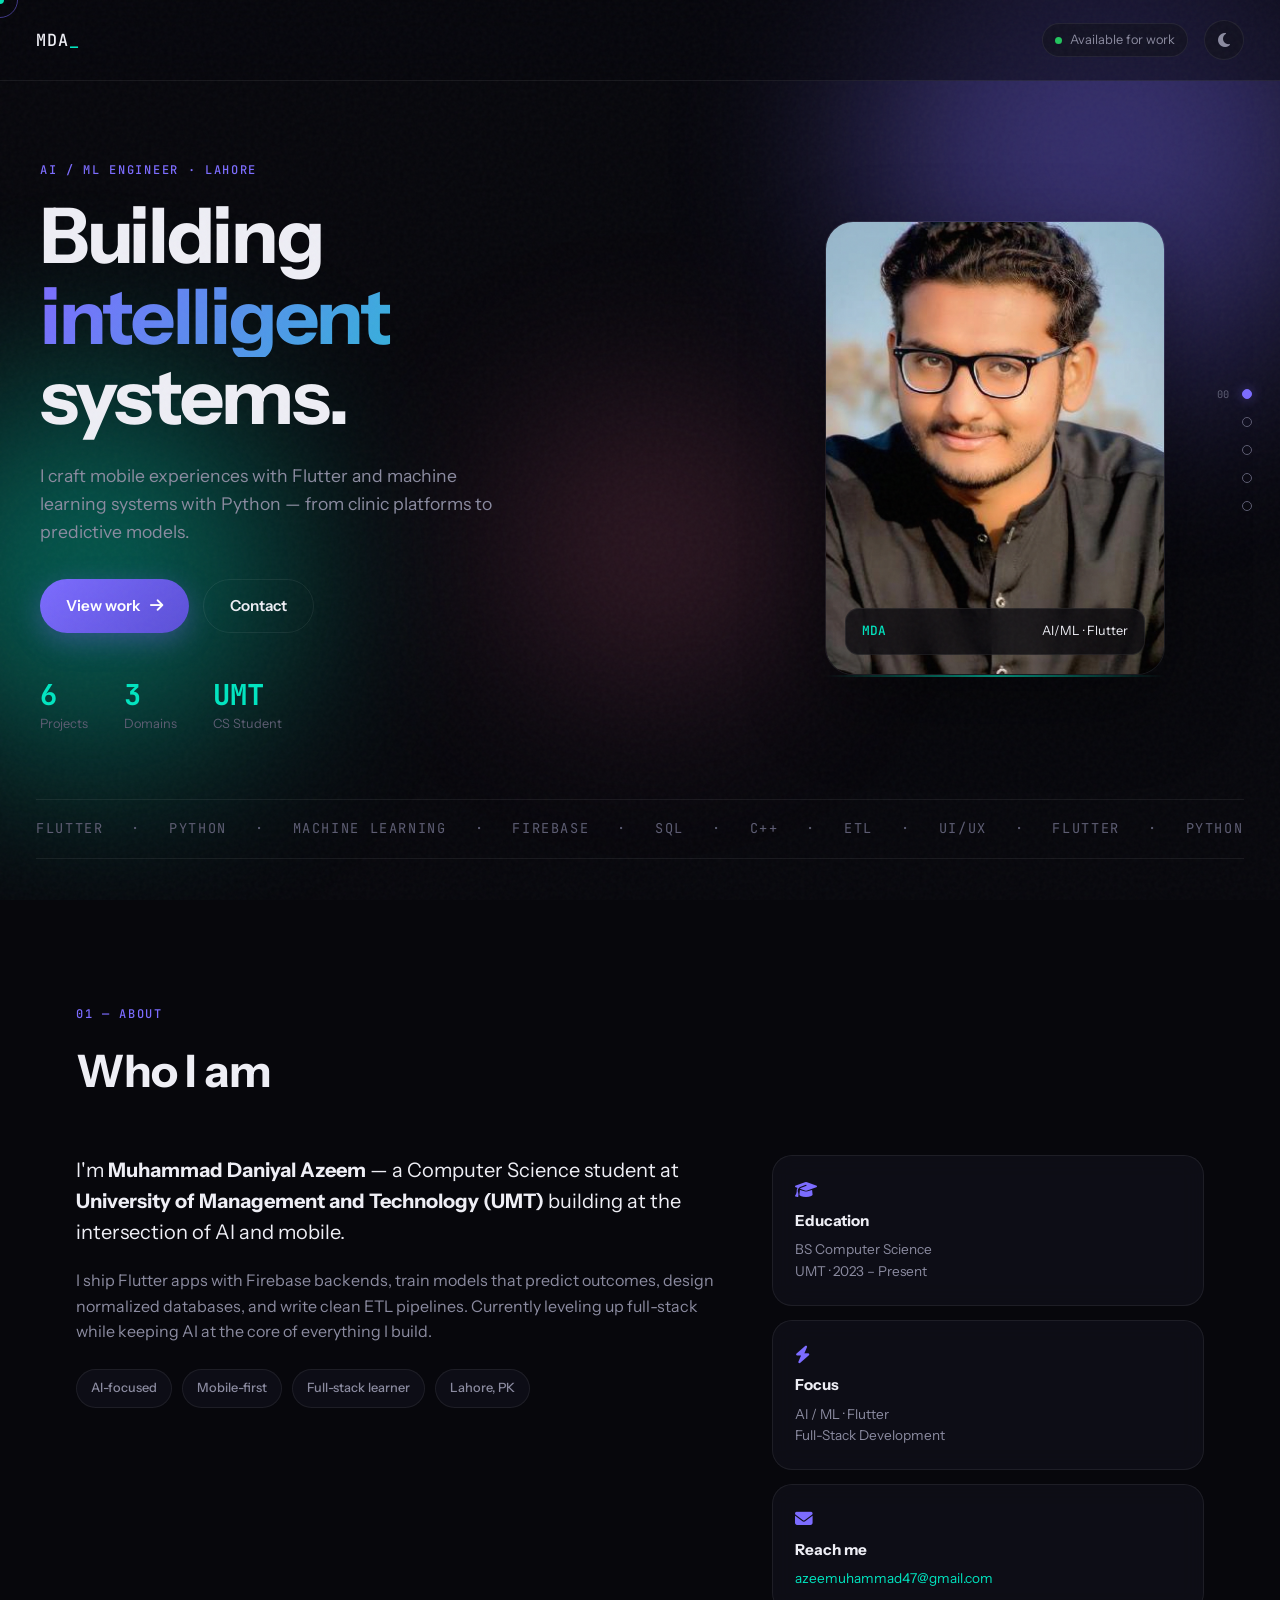
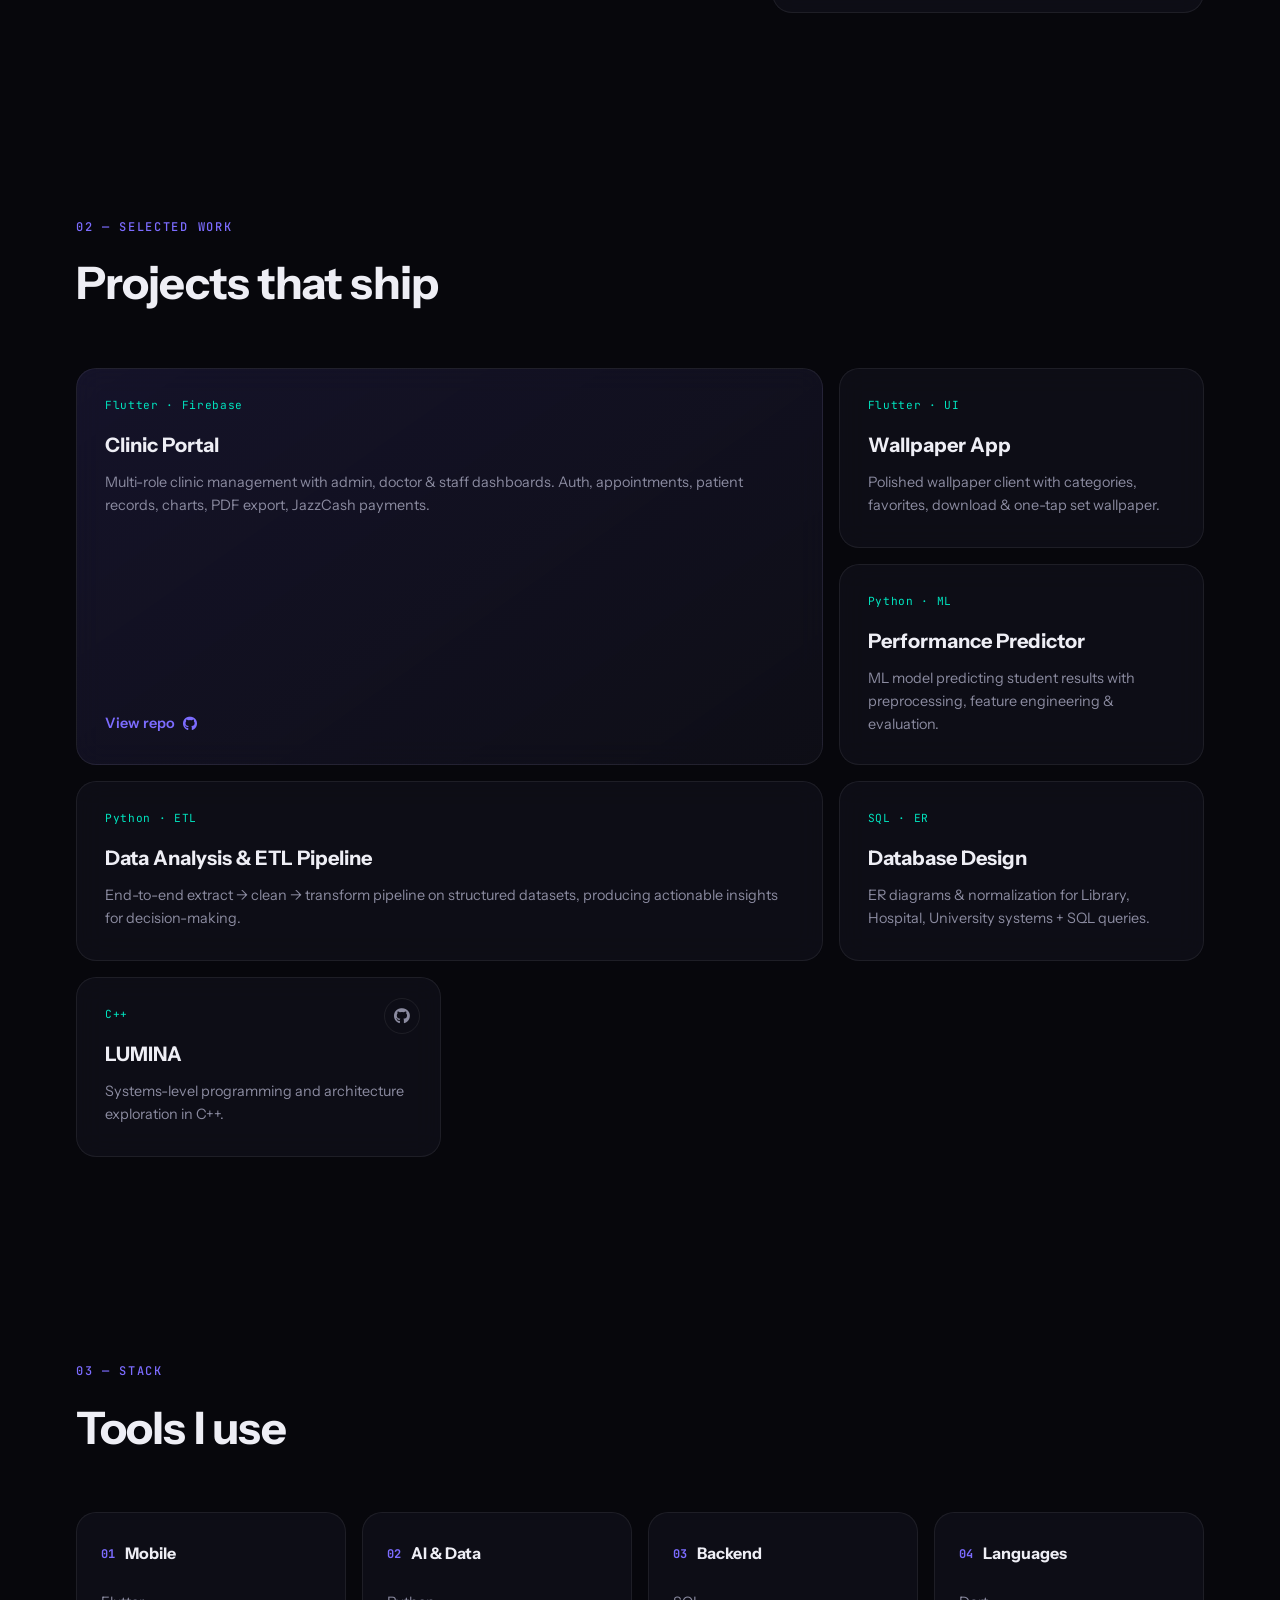
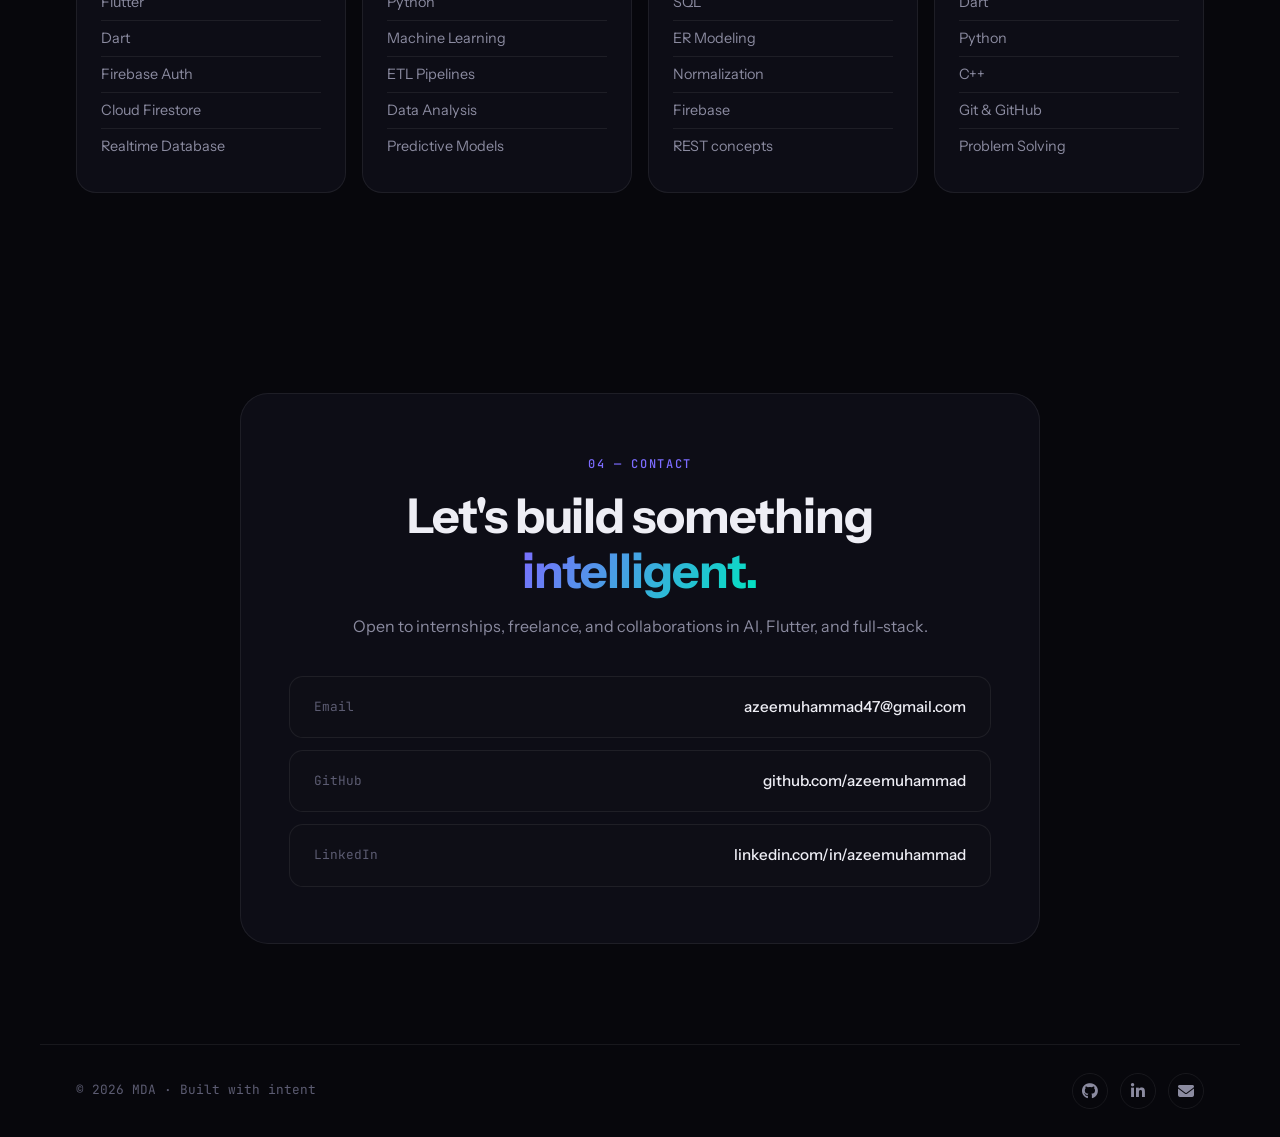
==== commit f7b2e2f4: "Add files via upload" ====
--- a/index.html
+++ b/index.html
@@ -3,440 +3,273 @@
 <head>
   <meta charset="UTF-8" />
   <meta name="viewport" content="width=device-width, initial-scale=1.0" />
-  <meta name="description" content="Muhammad Daniyal Azeem — AI Enthusiast, Flutter Developer & Aspiring Full-Stack Engineer based in Lahore, Pakistan." />
-  <title>Muhammad Daniyal Azeem | Portfolio</title>
+  <meta name="description" content="Muhammad Daniyal Azeem — AI/ML Engineer, Flutter Developer, Full-Stack Learner." />
+  <title>MDA · AI/ML Engineer</title>
   <link rel="preconnect" href="https://fonts.googleapis.com" />
   <link rel="preconnect" href="https://fonts.gstatic.com" crossorigin />
-  <link href="https://fonts.googleapis.com/css2?family=Inter:wght@300;400;500;600;700;800&family=Space+Grotesk:wght@500;600;700&display=swap" rel="stylesheet" />
+  <link href="https://fonts.googleapis.com/css2?family=Instrument+Sans:wght@400;500;600;700&family=JetBrains+Mono:wght@400;500&display=swap" rel="stylesheet" />
   <link rel="stylesheet" href="https://cdnjs.cloudflare.com/ajax/libs/font-awesome/6.5.1/css/all.min.css" />
   <link rel="stylesheet" href="styles.css" />
 </head>
 <body>
-  <!-- Animated Background -->
-  <div class="bg-grid"></div>
-  <div class="bg-glow glow-1"></div>
-  <div class="bg-glow glow-2"></div>
-
-  <!-- Navigation -->
-  <header class="header">
-    <nav class="nav container">
-      <a href="#home" class="logo">MDA<span>.</span></a>
-      <ul class="nav-links" id="nav-links">
-        <li><a href="#home">Home</a></li>
-        <li><a href="#about">About</a></li>
-        <li><a href="#skills">Skills</a></li>
-        <li><a href="#projects">Projects</a></li>
-        <li><a href="#education">Education</a></li>
-        <li><a href="#contact">Contact</a></li>
-      </ul>
-      <div class="nav-actions">
-        <button class="theme-toggle" id="theme-toggle" aria-label="Toggle theme">
-          <i class="fas fa-moon"></i>
-        </button>
-        <button class="hamburger" id="hamburger" aria-label="Menu">
-          <span></span><span></span><span></span>
-        </button>
-      </div>
-    </nav>
+  <div class="cursor" id="cursor"></div>
+  <div class="cursor-follower" id="cursor-follower"></div>
+  <div class="noise"></div>
+  <div class="mesh">
+    <div class="orb orb-a"></div>
+    <div class="orb orb-b"></div>
+    <div class="orb orb-c"></div>
+  </div>
+  <div class="progress" id="progress"></div>
+
+  <nav class="side-nav" id="side-nav">
+    <a href="#home" data-label="00" class="nav-dot active"></a>
+    <a href="#about" data-label="01" class="nav-dot"></a>
+    <a href="#work" data-label="02" class="nav-dot"></a>
+    <a href="#stack" data-label="03" class="nav-dot"></a>
+    <a href="#contact" data-label="04" class="nav-dot"></a>
+  </nav>
+
+  <header class="topbar">
+    <a href="#home" class="logo">MDA<span>_</span></a>
+    <div class="topbar-right">
+      <span class="status-pill"><span class="pulse"></span> Available for work</span>
+      <button class="theme-btn" id="theme-btn" aria-label="Toggle theme"><i class="fas fa-moon"></i></button>
+      <button class="menu-btn" id="menu-btn" aria-label="Menu"><span></span><span></span></button>
+    </div>
   </header>
 
+  <div class="mobile-menu" id="mobile-menu">
+    <a href="#home">Home</a>
+    <a href="#about">About</a>
+    <a href="#work">Work</a>
+    <a href="#stack">Stack</a>
+    <a href="#contact">Contact</a>
+  </div>
+
   <main>
-    <!-- Hero -->
-    <section id="home" class="hero section">
-      <div class="container hero-content">
-        <div class="hero-text">
-          <p class="hero-greeting reveal">Hello, I'm</p>
-          <h1 class="hero-name reveal">Muhammad Daniyal <span>Azeem</span></h1>
-          <div class="hero-roles reveal">
-            <span class="role-text">AI Enthusiast</span>
-            <span class="role-divider">•</span>
-            <span class="role-text">Flutter Developer</span>
-            <span class="role-divider">•</span>
-            <span class="role-text">Full-Stack Learner</span>
-          </div>
-          <p class="hero-desc reveal">
-            Passionate Computer Science student at UMT focused on Artificial Intelligence and mobile development.
-            Building intelligent applications and continuously expanding into full-stack engineering.
+    <section id="home" class="hero">
+      <div class="hero-grid">
+        <div class="hero-left">
+          <p class="mono label fade-up">AI / ML ENGINEER · LAHORE</p>
+          <h1 class="hero-title fade-up">
+            <span class="line">Building</span>
+            <span class="line accent-text">intelligent</span>
+            <span class="line">systems.</span>
+          </h1>
+          <p class="hero-sub fade-up">
+            I craft mobile experiences with Flutter and machine learning systems with Python —
+            from clinic platforms to predictive models.
           </p>
-          <div class="hero-cta reveal">
-            <a href="#projects" class="btn btn-primary">View Projects</a>
-            <a href="#contact" class="btn btn-outline">Get in Touch</a>
-          </div>
-          <div class="hero-socials reveal">
-            <a href="https://github.com/azeemuhammad" target="_blank" rel="noopener" aria-label="GitHub"><i class="fab fa-github"></i></a>
-            <a href="https://www.linkedin.com/in/azeemuhammad/" target="_blank" rel="noopener" aria-label="LinkedIn"><i class="fab fa-linkedin-in"></i></a>
-            <a href="mailto:azeemuhammad47@gmail.com" aria-label="Email"><i class="fas fa-envelope"></i></a>
-          </div>
-        </div>
-        <div class="hero-visual reveal">
-          <div class="avatar-card">
-            <div class="avatar-ring"></div>
-            <div class="avatar-inner">
-              <span class="avatar-initials">MDA</span>
-            </div>
-            <div class="floating-badge badge-1"><i class="fas fa-brain"></i> AI</div>
-            <div class="floating-badge badge-2"><i class="fab fa-flutter"></i> Flutter</div>
-            <div class="floating-badge badge-3"><i class="fas fa-code"></i> Code</div>
-          </div>
-        </div>
-      </div>
-      <div class="scroll-indicator">
-        <a href="#about"><span></span></a>
-      </div>
-    </section>
-
-    <!-- About -->
-    <section id="about" class="about section">
-      <div class="container">
-        <div class="section-header reveal">
-          <span class="section-tag">About Me</span>
-          <h2 class="section-title">Turning Ideas into Intelligent Experiences</h2>
-        </div>
-        <div class="about-grid">
-          <div class="about-content reveal">
-            <p>
-              I'm <strong>Muhammad Daniyal Azeem</strong>, a Computer Science student at the
-              <strong>University of Management and Technology (UMT)</strong> in Lahore, Pakistan.
-              My primary focus is Artificial Intelligence, combined with hands-on experience in
-              mobile application development using Flutter.
-            </p>
-            <p>
-              I enjoy building practical solutions — from clinic management systems with role-based
-              access and Firebase backends, to machine learning models that predict student performance,
-              and clean data pipelines that turn raw data into actionable insights.
-            </p>
-            <p>
-              Currently deepening my knowledge in full-stack development while continuing to explore
-              AI/ML and modern mobile architectures. I'm always open to collaboration, learning, and
-              building products that solve real problems.
-            </p>
-            <div class="about-stats">
-              <div class="stat">
-                <span class="stat-num" data-count="4">0</span>+
-                <span class="stat-label">Projects</span>
-              </div>
-              <div class="stat">
-                <span class="stat-num" data-count="3">0</span>
-                <span class="stat-label">Core Domains</span>
-              </div>
-              <div class="stat">
-                <span class="stat-num" data-count="2023">0</span>
-                <span class="stat-label">Started CS Journey</span>
-              </div>
-            </div>
-          </div>
-          <div class="about-highlights reveal">
-            <div class="highlight-card">
-              <i class="fas fa-mobile-alt"></i>
-              <h3>Mobile First</h3>
-              <p>Building responsive Flutter apps with modern UI, Firebase auth, and real-time data.</p>
-            </div>
-            <div class="highlight-card">
-              <i class="fas fa-robot"></i>
-              <h3>AI & Data</h3>
-              <p>Machine learning models, ETL pipelines, and data-driven insights using Python.</p>
-            </div>
-            <div class="highlight-card">
-              <i class="fas fa-database"></i>
-              <h3>Solid Foundations</h3>
-              <p>Database design, normalization, SQL, and clean architecture principles.</p>
-            </div>
-          </div>
-        </div>
-      </div>
-    </section>
-
-    <!-- Skills -->
-    <section id="skills" class="skills section">
-      <div class="container">
-        <div class="section-header reveal">
-          <span class="section-tag">Skills</span>
-          <h2 class="section-title">Technologies I Work With</h2>
-        </div>
-        <div class="skills-grid">
-          <div class="skill-category reveal">
-            <h3><i class="fab fa-flutter"></i> Mobile Development</h3>
-            <div class="skill-tags">
-              <span>Flutter</span>
-              <span>Dart</span>
-              <span>Firebase Auth</span>
-              <span>Cloud Firestore</span>
-              <span>Firebase Realtime DB</span>
-              <span>Responsive UI</span>
-            </div>
-          </div>
-          <div class="skill-category reveal">
-            <h3><i class="fas fa-brain"></i> AI & Machine Learning</h3>
-            <div class="skill-tags">
-              <span>Python</span>
-              <span>Machine Learning</span>
-              <span>Data Preprocessing</span>
-              <span>Predictive Models</span>
-              <span>ETL Pipelines</span>
-              <span>Data Analysis</span>
-            </div>
-          </div>
-          <div class="skill-category reveal">
-            <h3><i class="fas fa-server"></i> Backend & Databases</h3>
-            <div class="skill-tags">
-              <span>SQL</span>
-              <span>Database Design</span>
-              <span>ER Diagrams</span>
-              <span>Normalization</span>
-              <span>Firebase</span>
-              <span>RESTful Concepts</span>
-            </div>
-          </div>
-          <div class="skill-category reveal">
-            <h3><i class="fas fa-code"></i> Languages & Tools</h3>
-            <div class="skill-tags">
-              <span>Dart</span>
-              <span>Python</span>
-              <span>C++</span>
-              <span>Git & GitHub</span>
-              <span>VS Code</span>
-              <span>Problem Solving</span>
-            </div>
-          </div>
-        </div>
-      </div>
-    </section>
-
-    <!-- Projects -->
-    <section id="projects" class="projects section">
-      <div class="container">
-        <div class="section-header reveal">
-          <span class="section-tag">Projects</span>
-          <h2 class="section-title">Featured Work</h2>
-        </div>
-        <div class="projects-grid">
-          <!-- Project 1 -->
-          <article class="project-card reveal">
-            <div class="project-header">
-              <div class="project-icon"><i class="fas fa-hospital"></i></div>
-              <div class="project-links">
-                <a href="https://github.com/azeemuhammad/clinic" target="_blank" rel="noopener" aria-label="GitHub"><i class="fab fa-github"></i></a>
-              </div>
-            </div>
-            <h3>Clinic Portal</h3>
-            <p class="project-desc">
-              A multi-role Flutter clinic management application with admin, doctor, and staff dashboards.
-              Features appointment management, patient history, admitted patient tracking, charts,
-              PDF generation, and JazzCash payment integration — powered by Firebase.
-            </p>
-            <div class="project-tech">
-              <span>Flutter</span>
-              <span>Dart</span>
-              <span>Firebase</span>
-              <span>Firestore</span>
-              <span>fl_chart</span>
-            </div>
-          </article>
-
-          <!-- Project 2 -->
-          <article class="project-card reveal">
-            <div class="project-header">
-              <div class="project-icon"><i class="fas fa-chart-line"></i></div>
-              <div class="project-links">
-                <a href="https://github.com/azeemuhammad" target="_blank" rel="noopener" aria-label="GitHub"><i class="fab fa-github"></i></a>
-              </div>
-            </div>
-            <h3>Student Performance Prediction</h3>
-            <p class="project-desc">
-              Machine learning model built in Python to predict student results. Involved data
-              preprocessing, feature engineering, and training of ML algorithms to generate
-              meaningful academic performance insights.
-            </p>
-            <div class="project-tech">
-              <span>Python</span>
-              <span>Machine Learning</span>
-              <span>Data Preprocessing</span>
-            </div>
-          </article>
-
-          <!-- Project 3 -->
-          <article class="project-card reveal">
-            <div class="project-header">
-              <div class="project-icon"><i class="fas fa-database"></i></div>
-              <div class="project-links">
-                <a href="https://github.com/azeemuhammad" target="_blank" rel="noopener" aria-label="GitHub"><i class="fab fa-github"></i></a>
-              </div>
-            </div>
-            <h3>Data Analysis & ETL Pipeline</h3>
-            <p class="project-desc">
-              End-to-end ETL pipeline using Python for extracting, cleaning, and transforming
-              structured datasets. Generated actionable insights from processed data to support
-              decision making.
-            </p>
-            <div class="project-tech">
-              <span>Python</span>
-              <span>ETL</span>
-              <span>Data Analysis</span>
-            </div>
-          </article>
-
-          <!-- Project 4 -->
-          <article class="project-card reveal">
-            <div class="project-header">
-              <div class="project-icon"><i class="fas fa-project-diagram"></i></div>
-              <div class="project-links">
-                <a href="https://github.com/azeemuhammad" target="_blank" rel="noopener" aria-label="GitHub"><i class="fab fa-github"></i></a>
-              </div>
-            </div>
-            <h3>Database Design & Normalization</h3>
-            <p class="project-desc">
-              Designed comprehensive ER diagrams for Library, Hospital, and University systems.
-              Applied normalization techniques and developed efficient SQL queries for data
-              manipulation and analysis.
-            </p>
-            <div class="project-tech">
-              <span>SQL</span>
-              <span>ER Diagrams</span>
-              <span>Normalization</span>
-            </div>
-          </article>
-
-          <!-- Project 5 -->
-          <article class="project-card reveal">
-            <div class="project-header">
-              <div class="project-icon"><i class="fas fa-mobile"></i></div>
-              <div class="project-links">
-                <a href="https://github.com/azeemuhammad" target="_blank" rel="noopener" aria-label="GitHub"><i class="fab fa-github"></i></a>
-              </div>
-            </div>
-            <h3>Flutter UI Application</h3>
-            <p class="project-desc">
-              Responsive mobile application focused on modern UI components, smooth user experience,
-              and clean layouts built with Flutter.
-            </p>
-            <div class="project-tech">
-              <span>Flutter</span>
-              <span>Dart</span>
-              <span>UI/UX</span>
-            </div>
-          </article>
-
-          <!-- Project 6 -->
-          <article class="project-card reveal">
-            <div class="project-header">
-              <div class="project-icon"><i class="fas fa-microchip"></i></div>
-              <div class="project-links">
-                <a href="https://github.com/azeemuhammad/LUMINA" target="_blank" rel="noopener" aria-label="GitHub"><i class="fab fa-github"></i></a>
-              </div>
-            </div>
-            <h3>LUMINA</h3>
-            <p class="project-desc">
-              C++ project exploring systems-level programming and software architecture concepts.
-            </p>
-            <div class="project-tech">
-              <span>C++</span>
-            </div>
-          </article>
-        </div>
-      </div>
-    </section>
-
-    <!-- Education -->
-    <section id="education" class="education section">
-      <div class="container">
-        <div class="section-header reveal">
-          <span class="section-tag">Education</span>
-          <h2 class="section-title">Academic Journey</h2>
-        </div>
-        <div class="timeline">
-          <div class="timeline-item reveal">
-            <div class="timeline-marker"></div>
-            <div class="timeline-content">
-              <span class="timeline-date">2023 — Present</span>
-              <h3>University of Management and Technology (UMT)</h3>
-              <p class="timeline-role">Computer Science Student</p>
-              <p>
-                Focusing on Artificial Intelligence, software engineering fundamentals, database systems,
-                and mobile application development. Actively building practical projects alongside coursework.
-              </p>
-              <div class="timeline-tags">
-                <span>Artificial Intelligence</span>
-                <span>Full Stack Development</span>
-                <span>Mobile Apps</span>
-              </div>
-            </div>
-          </div>
-        </div>
-      </div>
-    </section>
-
-    <!-- Contact -->
-    <section id="contact" class="contact section">
-      <div class="container">
-        <div class="section-header reveal">
-          <span class="section-tag">Contact</span>
-          <h2 class="section-title">Let's Connect</h2>
-          <p class="section-subtitle">
-            Open to opportunities, collaborations, and conversations about AI, Flutter, and full-stack development.
+          <div class="hero-actions fade-up">
+            <a href="#work" class="btn-primary magnetic">View work <i class="fas fa-arrow-right"></i></a>
+            <a href="#contact" class="btn-ghost magnetic">Contact</a>
+          </div>
+          <div class="hero-meta fade-up">
+            <div class="meta-item">
+              <span class="meta-num" data-count="6">0</span>
+              <span class="meta-label">Projects</span>
+            </div>
+            <div class="meta-item">
+              <span class="meta-num" data-count="3">0</span>
+              <span class="meta-label">Domains</span>
+            </div>
+            <div class="meta-item">
+              <span class="meta-num">UMT</span>
+              <span class="meta-label">CS Student</span>
+            </div>
+          </div>
+        </div>
+        <div class="hero-right fade-up">
+          <div class="portrait-wrap">
+            <div class="portrait-frame">
+              <img src="profile.jpg" alt="Muhammad Daniyal Azeem" />
+            </div>
+            <div class="portrait-badge">
+              <span class="mono">MDA</span>
+              <span>AI/ML · Flutter</span>
+            </div>
+            <div class="scan-line"></div>
+          </div>
+        </div>
+      </div>
+      <div class="marquee">
+        <div class="marquee-track">
+          <span>FLUTTER</span><span>·</span><span>PYTHON</span><span>·</span><span>MACHINE LEARNING</span><span>·</span>
+          <span>FIREBASE</span><span>·</span><span>SQL</span><span>·</span><span>C++</span><span>·</span>
+          <span>ETL</span><span>·</span><span>UI/UX</span><span>·</span>
+          <span>FLUTTER</span><span>·</span><span>PYTHON</span><span>·</span><span>MACHINE LEARNING</span><span>·</span>
+          <span>FIREBASE</span><span>·</span><span>SQL</span><span>·</span><span>C++</span><span>·</span>
+          <span>ETL</span><span>·</span><span>UI/UX</span><span>·</span>
+        </div>
+      </div>
+    </section>
+
+    <section id="about" class="section about">
+      <div class="section-head">
+        <span class="mono label">01 — ABOUT</span>
+        <h2>Who I am</h2>
+      </div>
+      <div class="about-layout">
+        <div class="about-text">
+          <p class="lead">
+            I'm <strong>Muhammad Daniyal Azeem</strong> — a Computer Science student at
+            <strong>University of Management and Technology (UMT)</strong> building at the
+            intersection of AI and mobile.
           </p>
-        </div>
-        <div class="contact-wrapper reveal">
-          <div class="contact-info">
-            <a href="mailto:azeemuhammad47@gmail.com" class="contact-item">
-              <div class="contact-icon"><i class="fas fa-envelope"></i></div>
-              <div>
-                <span class="contact-label">Email</span>
-                <span class="contact-value">azeemuhammad47@gmail.com</span>
-              </div>
-            </a>
-            <a href="https://github.com/azeemuhammad" target="_blank" rel="noopener" class="contact-item">
-              <div class="contact-icon"><i class="fab fa-github"></i></div>
-              <div>
-                <span class="contact-label">GitHub</span>
-                <span class="contact-value">github.com/azeemuhammad</span>
-              </div>
-            </a>
-            <a href="https://www.linkedin.com/in/azeemuhammad/" target="_blank" rel="noopener" class="contact-item">
-              <div class="contact-icon"><i class="fab fa-linkedin-in"></i></div>
-              <div>
-                <span class="contact-label">LinkedIn</span>
-                <span class="contact-value">linkedin.com/in/azeemuhammad</span>
-              </div>
-            </a>
-            <div class="contact-item">
-              <div class="contact-icon"><i class="fas fa-map-marker-alt"></i></div>
-              <div>
-                <span class="contact-label">Location</span>
-                <span class="contact-value">Lahore, Punjab, Pakistan</span>
-              </div>
-            </div>
-          </div>
-          <form class="contact-form" id="contact-form">
-            <div class="form-group">
-              <label for="name">Name</label>
-              <input type="text" id="name" name="name" required placeholder="Your name" />
-            </div>
-            <div class="form-group">
-              <label for="email">Email</label>
-              <input type="email" id="email" name="email" required placeholder="your.email@example.com" />
-            </div>
-            <div class="form-group">
-              <label for="message">Message</label>
-              <textarea id="message" name="message" rows="5" required placeholder="How can I help you?"></textarea>
-            </div>
-            <button type="submit" class="btn btn-primary btn-full">
-              <span>Send Message</span>
-              <i class="fas fa-paper-plane"></i>
-            </button>
-          </form>
+          <p>
+            I ship Flutter apps with Firebase backends, train models that predict outcomes,
+            design normalized databases, and write clean ETL pipelines. Currently leveling up
+            full-stack while keeping AI at the core of everything I build.
+          </p>
+          <div class="about-chips">
+            <span>AI-focused</span>
+            <span>Mobile-first</span>
+            <span>Full-stack learner</span>
+            <span>Lahore, PK</span>
+          </div>
+        </div>
+        <div class="about-cards">
+          <div class="info-card">
+            <i class="fas fa-graduation-cap"></i>
+            <h3>Education</h3>
+            <p>BS Computer Science<br />UMT · 2023 – Present</p>
+          </div>
+          <div class="info-card">
+            <i class="fas fa-bolt"></i>
+            <h3>Focus</h3>
+            <p>AI / ML · Flutter<br />Full-Stack Development</p>
+          </div>
+          <div class="info-card">
+            <i class="fas fa-envelope"></i>
+            <h3>Reach me</h3>
+            <p><a href="mailto:azeemuhammad47@gmail.com">azeemuhammad47@gmail.com</a></p>
+          </div>
+        </div>
+      </div>
+    </section>
+
+    <section id="work" class="section work">
+      <div class="section-head">
+        <span class="mono label">02 — SELECTED WORK</span>
+        <h2>Projects that ship</h2>
+      </div>
+      <div class="bento">
+        <article class="bento-item feature" data-tilt>
+          <div class="bento-tag">Flutter · Firebase</div>
+          <h3>Clinic Portal</h3>
+          <p>Multi-role clinic management with admin, doctor & staff dashboards. Auth, appointments, patient records, charts, PDF export, JazzCash payments.</p>
+          <div class="bento-foot">
+            <a href="https://github.com/azeemuhammad/clinic" target="_blank" rel="noopener" class="magnetic">View repo <i class="fab fa-github"></i></a>
+          </div>
+        </article>
+        <article class="bento-item" data-tilt>
+          <div class="bento-tag">Flutter · UI</div>
+          <h3>Wallpaper App</h3>
+          <p>Polished wallpaper client with categories, favorites, download & one-tap set wallpaper.</p>
+        </article>
+        <article class="bento-item" data-tilt>
+          <div class="bento-tag">Python · ML</div>
+          <h3>Performance Predictor</h3>
+          <p>ML model predicting student results with preprocessing, feature engineering & evaluation.</p>
+        </article>
+        <article class="bento-item wide" data-tilt>
+          <div class="bento-tag">Python · ETL</div>
+          <h3>Data Analysis & ETL Pipeline</h3>
+          <p>End-to-end extract → clean → transform pipeline on structured datasets, producing actionable insights for decision-making.</p>
+        </article>
+        <article class="bento-item" data-tilt>
+          <div class="bento-tag">SQL · ER</div>
+          <h3>Database Design</h3>
+          <p>ER diagrams & normalization for Library, Hospital, University systems + SQL queries.</p>
+        </article>
+        <article class="bento-item" data-tilt>
+          <div class="bento-tag">C++</div>
+          <h3>LUMINA</h3>
+          <p>Systems-level programming and architecture exploration in C++.</p>
+          <a href="https://github.com/azeemuhammad/LUMINA" target="_blank" rel="noopener" class="bento-link magnetic"><i class="fab fa-github"></i></a>
+        </article>
+      </div>
+    </section>
+
+    <section id="stack" class="section stack">
+      <div class="section-head">
+        <span class="mono label">03 — STACK</span>
+        <h2>Tools I use</h2>
+      </div>
+      <div class="stack-grid">
+        <div class="stack-group">
+          <h3><span class="mono">01</span> Mobile</h3>
+          <ul>
+            <li>Flutter</li>
+            <li>Dart</li>
+            <li>Firebase Auth</li>
+            <li>Cloud Firestore</li>
+            <li>Realtime Database</li>
+          </ul>
+        </div>
+        <div class="stack-group">
+          <h3><span class="mono">02</span> AI & Data</h3>
+          <ul>
+            <li>Python</li>
+            <li>Machine Learning</li>
+            <li>ETL Pipelines</li>
+            <li>Data Analysis</li>
+            <li>Predictive Models</li>
+          </ul>
+        </div>
+        <div class="stack-group">
+          <h3><span class="mono">03</span> Backend</h3>
+          <ul>
+            <li>SQL</li>
+            <li>ER Modeling</li>
+            <li>Normalization</li>
+            <li>Firebase</li>
+            <li>REST concepts</li>
+          </ul>
+        </div>
+        <div class="stack-group">
+          <h3><span class="mono">04</span> Languages</h3>
+          <ul>
+            <li>Dart</li>
+            <li>Python</li>
+            <li>C++</li>
+            <li>Git & GitHub</li>
+            <li>Problem Solving</li>
+          </ul>
+        </div>
+      </div>
+    </section>
+
+    <section id="contact" class="section contact">
+      <div class="contact-panel">
+        <span class="mono label">04 — CONTACT</span>
+        <h2>Let's build something<br /><span class="accent-text">intelligent.</span></h2>
+        <p>Open to internships, freelance, and collaborations in AI, Flutter, and full-stack.</p>
+        <div class="contact-links">
+          <a href="mailto:azeemuhammad47@gmail.com" class="contact-big magnetic">
+            <span>Email</span>
+            <strong>azeemuhammad47@gmail.com</strong>
+          </a>
+          <a href="https://github.com/azeemuhammad" target="_blank" rel="noopener" class="contact-big magnetic">
+            <span>GitHub</span>
+            <strong>github.com/azeemuhammad</strong>
+          </a>
+          <a href="https://www.linkedin.com/in/azeemuhammad/" target="_blank" rel="noopener" class="contact-big magnetic">
+            <span>LinkedIn</span>
+            <strong>linkedin.com/in/azeemuhammad</strong>
+          </a>
         </div>
       </div>
     </section>
   </main>
 
   <footer class="footer">
-    <div class="container">
-      <p>© <span id="year"></span> Muhammad Daniyal Azeem. Built with passion.</p>
-      <div class="footer-links">
-        <a href="https://github.com/azeemuhammad" target="_blank" rel="noopener"><i class="fab fa-github"></i></a>
-        <a href="https://www.linkedin.com/in/azeemuhammad/" target="_blank" rel="noopener"><i class="fab fa-linkedin-in"></i></a>
-        <a href="mailto:azeemuhammad47@gmail.com"><i class="fas fa-envelope"></i></a>
-      </div>
+    <p class="mono">© <span id="year"></span> MDA · Built with intent</p>
+    <div class="footer-links">
+      <a href="https://github.com/azeemuhammad" target="_blank" rel="noopener"><i class="fab fa-github"></i></a>
+      <a href="https://www.linkedin.com/in/azeemuhammad/" target="_blank" rel="noopener"><i class="fab fa-linkedin-in"></i></a>
+      <a href="mailto:azeemuhammad47@gmail.com"><i class="fas fa-envelope"></i></a>
     </div>
   </footer>
 
--- a/styles.css
+++ b/styles.css
@@ -1,1133 +1,436 @@
-/* =====================
-   CSS Variables & Reset
-===================== */
 :root {
-  --bg: #0a0a0f;
-  --bg-elevated: #12121a;
-  --bg-card: rgba(22, 22, 32, 0.7);
-  --text: #f0f0f5;
-  --text-muted: #a0a0b0;
-  --text-dim: #6b6b7b;
-  --primary: #6c5ce7;
-  --primary-light: #a29bfe;
-  --primary-dark: #4834d4;
-  --accent: #00cec9;
-  --accent-2: #fd79a8;
-  --border: rgba(255, 255, 255, 0.08);
-  --border-hover: rgba(108, 92, 231, 0.4);
-  --shadow: 0 20px 60px rgba(0, 0, 0, 0.4);
-  --radius: 16px;
-  --radius-sm: 10px;
-  --font: 'Inter', system-ui, sans-serif;
-  --font-display: 'Space Grotesk', 'Inter', sans-serif;
-  --transition: 0.3s cubic-bezier(0.4, 0, 0.2, 1);
-  --header-h: 72px;
+  --bg: #07070c;
+  --bg-elev: #0e0e16;
+  --card: rgba(18, 18, 28, 0.65);
+  --text: #eeeef5;
+  --muted: #8b8ba0;
+  --dim: #5c5c72;
+  --accent: #7c6cff;
+  --accent-2: #00e5c0;
+  --border: rgba(255,255,255,0.07);
+  --font: 'Instrument Sans', system-ui, sans-serif;
+  --mono: 'JetBrains Mono', monospace;
+  --r: 20px;
 }
 
 [data-theme="light"] {
-  --bg: #f8f9fc;
-  --bg-elevated: #ffffff;
-  --bg-card: rgba(255, 255, 255, 0.85);
-  --text: #1a1a2e;
-  --text-muted: #4a4a5a;
-  --text-dim: #7a7a8a;
-  --border: rgba(0, 0, 0, 0.08);
-  --border-hover: rgba(108, 92, 231, 0.35);
-  --shadow: 0 20px 60px rgba(0, 0, 0, 0.08);
-}
-
-*,
-*::before,
-*::after {
-  box-sizing: border-box;
-  margin: 0;
-  padding: 0;
-}
-
-html {
-  scroll-behavior: smooth;
-  scroll-padding-top: var(--header-h);
-}
-
+  --bg: #f4f4f8;
+  --bg-elev: #ffffff;
+  --card: rgba(255,255,255,0.8);
+  --text: #12121a;
+  --muted: #4a4a5c;
+  --dim: #7a7a8c;
+  --border: rgba(0,0,0,0.08);
+}
+
+*, *::before, *::after { box-sizing: border-box; margin: 0; padding: 0; }
+html { scroll-behavior: smooth; scroll-padding-top: 80px; }
 body {
   font-family: var(--font);
   background: var(--bg);
   color: var(--text);
   line-height: 1.6;
   overflow-x: hidden;
-  transition: background var(--transition), color var(--transition);
-}
-
-img {
-  max-width: 100%;
-  display: block;
-}
-
-a {
-  color: inherit;
-  text-decoration: none;
-}
-
-ul {
-  list-style: none;
-}
-
-button,
-input,
-textarea {
-  font: inherit;
-  color: inherit;
-  border: none;
-  background: none;
-  outline: none;
-}
-
-/* =====================
-   Background Effects
-===================== */
-.bg-grid {
-  position: fixed;
-  inset: 0;
-  background-image:
-    linear-gradient(rgba(108, 92, 231, 0.03) 1px, transparent 1px),
-    linear-gradient(90deg, rgba(108, 92, 231, 0.03) 1px, transparent 1px);
-  background-size: 60px 60px;
-  pointer-events: none;
-  z-index: 0;
-}
-
-.bg-glow {
-  position: fixed;
-  border-radius: 50%;
-  filter: blur(120px);
-  pointer-events: none;
-  z-index: 0;
-  opacity: 0.35;
-}
-
-.glow-1 {
-  width: 500px;
-  height: 500px;
-  background: var(--primary);
-  top: -150px;
-  right: -100px;
-  animation: floatGlow 12s ease-in-out infinite;
-}
-
-.glow-2 {
-  width: 400px;
-  height: 400px;
-  background: var(--accent);
-  bottom: 10%;
-  left: -120px;
-  animation: floatGlow 15s ease-in-out infinite reverse;
-}
-
-@keyframes floatGlow {
-  0%, 100% { transform: translate(0, 0); }
-  50% { transform: translate(30px, 40px); }
-}
-
-/* =====================
-   Layout
-===================== */
-.container {
-  width: min(1140px, 92%);
-  margin-inline: auto;
-}
-
-.section {
-  position: relative;
-  z-index: 1;
-  padding: 100px 0;
-}
-
-.section-header {
-  text-align: center;
-  margin-bottom: 60px;
-}
-
-.section-tag {
-  display: inline-block;
-  font-size: 0.8rem;
-  font-weight: 600;
-  letter-spacing: 0.12em;
-  text-transform: uppercase;
-  color: var(--primary-light);
-  background: rgba(108, 92, 231, 0.12);
-  padding: 6px 14px;
-  border-radius: 50px;
-  margin-bottom: 16px;
-}
-
-.section-title {
-  font-family: var(--font-display);
-  font-size: clamp(1.8rem, 4vw, 2.6rem);
-  font-weight: 700;
-  letter-spacing: -0.02em;
-  line-height: 1.2;
-}
-
-.section-subtitle {
-  max-width: 520px;
-  margin: 16px auto 0;
-  color: var(--text-muted);
-  font-size: 1.05rem;
-}
-
-/* =====================
-   Header / Nav
-===================== */
-.header {
-  position: fixed;
-  top: 0;
-  left: 0;
-  right: 0;
-  height: var(--header-h);
-  z-index: 1000;
-  backdrop-filter: blur(16px);
-  background: rgba(10, 10, 15, 0.7);
-  border-bottom: 1px solid var(--border);
-  transition: background var(--transition), border-color var(--transition);
-}
-
-[data-theme="light"] .header {
-  background: rgba(248, 249, 252, 0.8);
-}
-
-.nav {
-  display: flex;
-  align-items: center;
-  justify-content: space-between;
-  height: 100%;
-}
-
-.logo {
-  font-family: var(--font-display);
-  font-size: 1.5rem;
-  font-weight: 700;
-  letter-spacing: -0.03em;
-}
-
-.logo span {
-  color: var(--primary-light);
-}
-
-.nav-links {
-  display: flex;
-  gap: 32px;
-}
-
-.nav-links a {
-  font-size: 0.9rem;
-  font-weight: 500;
-  color: var(--text-muted);
-  transition: color var(--transition);
-  position: relative;
-}
-
-.nav-links a::after {
-  content: '';
-  position: absolute;
-  left: 0;
-  bottom: -4px;
-  width: 0;
-  height: 2px;
-  background: var(--primary-light);
-  transition: width var(--transition);
-}
-
-.nav-links a:hover,
-.nav-links a.active {
-  color: var(--text);
-}
-
-.nav-links a:hover::after,
-.nav-links a.active::after {
-  width: 100%;
-}
-
-.nav-actions {
-  display: flex;
-  align-items: center;
-  gap: 12px;
-}
-
-.theme-toggle {
-  width: 40px;
-  height: 40px;
-  border-radius: 50%;
-  display: grid;
-  place-items: center;
-  background: var(--bg-elevated);
-  border: 1px solid var(--border);
-  cursor: pointer;
-  transition: all var(--transition);
-  color: var(--text-muted);
-}
-
-.theme-toggle:hover {
-  border-color: var(--border-hover);
-  color: var(--primary-light);
-}
-
-.hamburger {
-  display: none;
-  flex-direction: column;
-  gap: 5px;
-  width: 40px;
-  height: 40px;
-  justify-content: center;
-  align-items: center;
-  cursor: pointer;
-  border-radius: 8px;
-}
-
-.hamburger span {
-  display: block;
-  width: 20px;
-  height: 2px;
-  background: var(--text);
-  border-radius: 2px;
-  transition: var(--transition);
-}
-
-/* =====================
-   Buttons
-===================== */
-.btn {
-  display: inline-flex;
-  align-items: center;
-  justify-content: center;
-  gap: 10px;
-  padding: 14px 28px;
-  font-weight: 600;
-  font-size: 0.95rem;
-  border-radius: 50px;
-  cursor: pointer;
-  transition: all var(--transition);
-}
-
-.btn-primary {
-  background: linear-gradient(135deg, var(--primary), var(--primary-dark));
-  color: #fff;
-  box-shadow: 0 8px 24px rgba(108, 92, 231, 0.35);
-}
-
-.btn-primary:hover {
-  transform: translateY(-2px);
-  box-shadow: 0 12px 32px rgba(108, 92, 231, 0.45);
-}
-
-.btn-outline {
-  border: 1.5px solid var(--border);
-  color: var(--text);
-  background: transparent;
-}
-
-.btn-outline:hover {
-  border-color: var(--primary-light);
-  color: var(--primary-light);
-  background: rgba(108, 92, 231, 0.08);
-}
-
-.btn-full {
-  width: 100%;
-}
-
-/* =====================
-   Hero
-===================== */
-.hero {
-  min-height: 100vh;
-  display: flex;
-  align-items: center;
-  padding-top: calc(var(--header-h) + 40px);
-  padding-bottom: 80px;
-}
-
-.hero-content {
-  display: grid;
-  grid-template-columns: 1.15fr 0.85fr;
-  gap: 60px;
-  align-items: center;
-}
-
-.hero-greeting {
-  font-size: 1rem;
-  color: var(--primary-light);
-  font-weight: 500;
-  margin-bottom: 8px;
-}
-
-.hero-name {
-  font-family: var(--font-display);
-  font-size: clamp(2.4rem, 5.5vw, 3.6rem);
-  font-weight: 700;
-  line-height: 1.15;
-  letter-spacing: -0.03em;
-  margin-bottom: 16px;
-}
-
-.hero-name span {
-  background: linear-gradient(135deg, var(--primary-light), var(--accent));
+  cursor: none;
+}
+a { color: inherit; text-decoration: none; }
+ul { list-style: none; }
+button { border: none; background: none; font: inherit; color: inherit; cursor: none; }
+img { max-width: 100%; display: block; }
+
+.mono { font-family: var(--mono); }
+.label { font-size: 0.75rem; letter-spacing: 0.14em; color: var(--accent); font-weight: 500; }
+.accent-text {
+  background: linear-gradient(120deg, var(--accent), var(--accent-2));
   -webkit-background-clip: text;
   -webkit-text-fill-color: transparent;
   background-clip: text;
 }
 
-.hero-roles {
-  display: flex;
-  flex-wrap: wrap;
-  align-items: center;
-  gap: 10px;
-  margin-bottom: 24px;
-  font-size: 0.95rem;
-  color: var(--text-muted);
-}
-
-.role-divider {
-  opacity: 0.4;
-}
-
-.hero-desc {
-  font-size: 1.1rem;
-  color: var(--text-muted);
-  max-width: 520px;
-  margin-bottom: 36px;
-  line-height: 1.7;
-}
-
-.hero-cta {
-  display: flex;
-  flex-wrap: wrap;
-  gap: 14px;
-  margin-bottom: 40px;
-}
-
-.hero-socials {
-  display: flex;
-  gap: 14px;
-}
-
-.hero-socials a {
-  width: 44px;
-  height: 44px;
-  border-radius: 50%;
+/* Noise */
+.noise {
+  position: fixed; inset: 0; pointer-events: none; z-index: 9998;
+  opacity: 0.035;
+  background-image: url("data:image/svg+xml,%3Csvg viewBox='0 0 256 256' xmlns='http://www.w3.org/2000/svg'%3E%3Cfilter id='n'%3E%3CfeTurbulence type='fractalNoise' baseFrequency='0.85' numOctaves='4' stitchTiles='stitch'/%3E%3C/filter%3E%3Crect width='100%25' height='100%25' filter='url(%23n)'/%3E%3C/svg%3E");
+}
+
+/* Mesh orbs */
+.mesh { position: fixed; inset: 0; pointer-events: none; z-index: 0; overflow: hidden; }
+.orb {
+  position: absolute; border-radius: 50%; filter: blur(100px); opacity: 0.4;
+  animation: drift 18s ease-in-out infinite;
+}
+.orb-a { width: 480px; height: 480px; background: var(--accent); top: -10%; right: -5%; }
+.orb-b { width: 380px; height: 380px; background: var(--accent-2); bottom: 15%; left: -8%; animation-delay: -6s; }
+.orb-c { width: 280px; height: 280px; background: #ff6b9d; top: 45%; left: 40%; opacity: 0.2; animation-delay: -12s; }
+@keyframes drift {
+  0%, 100% { transform: translate(0,0) scale(1); }
+  50% { transform: translate(40px, 30px) scale(1.08); }
+}
+
+/* Custom cursor */
+.cursor, .cursor-follower {
+  position: fixed; top: 0; left: 0; border-radius: 50%; pointer-events: none; z-index: 10000;
+  transform: translate(-50%, -50%);
+}
+.cursor {
+  width: 8px; height: 8px; background: var(--accent-2);
+  mix-blend-mode: difference;
+}
+.cursor-follower {
+  width: 36px; height: 36px;
+  border: 1.5px solid rgba(124, 108, 255, 0.5);
+  transition: width 0.25s, height 0.25s, background 0.25s;
+}
+.cursor-follower.hover {
+  width: 56px; height: 56px;
+  background: rgba(124, 108, 255, 0.12);
+  border-color: var(--accent);
+}
+@media (max-width: 900px) {
+  .cursor, .cursor-follower { display: none; }
+  body { cursor: auto; }
+  button, a { cursor: pointer; }
+}
+
+/* Progress */
+.progress {
+  position: fixed; top: 0; left: 0; height: 2px; width: 0%;
+  background: linear-gradient(90deg, var(--accent), var(--accent-2));
+  z-index: 10001; transition: width 0.05s linear;
+}
+
+/* Side nav */
+.side-nav {
+  position: fixed; right: 28px; top: 50%; transform: translateY(-50%);
+  display: flex; flex-direction: column; gap: 18px; z-index: 100;
+}
+.nav-dot {
+  width: 10px; height: 10px; border-radius: 50%;
+  border: 1.5px solid var(--dim);
+  position: relative; transition: all 0.3s;
+}
+.nav-dot::after {
+  content: attr(data-label);
+  position: absolute; right: 22px; top: 50%; transform: translateY(-50%);
+  font-family: var(--mono); font-size: 0.65rem; color: var(--dim);
+  opacity: 0; transition: opacity 0.3s; white-space: nowrap;
+}
+.nav-dot:hover::after, .nav-dot.active::after { opacity: 1; }
+.nav-dot.active {
+  background: var(--accent); border-color: var(--accent);
+  box-shadow: 0 0 12px rgba(124, 108, 255, 0.5);
+}
+@media (max-width: 900px) { .side-nav { display: none; } }
+
+/* Topbar */
+.topbar {
+  position: fixed; top: 0; left: 0; right: 0; z-index: 200;
+  display: flex; justify-content: space-between; align-items: center;
+  padding: 20px 36px;
+  backdrop-filter: blur(16px);
+  background: rgba(7, 7, 12, 0.5);
+  border-bottom: 1px solid var(--border);
+}
+[data-theme="light"] .topbar { background: rgba(244, 244, 248, 0.7); }
+.logo {
+  font-family: var(--mono); font-weight: 500; font-size: 1.05rem; letter-spacing: 0.05em;
+}
+.logo span { color: var(--accent-2); animation: blink 1.2s step-end infinite; }
+@keyframes blink { 50% { opacity: 0; } }
+.topbar-right { display: flex; align-items: center; gap: 16px; }
+.status-pill {
+  display: flex; align-items: center; gap: 8px;
+  font-size: 0.8rem; color: var(--muted);
+  padding: 6px 12px; border-radius: 50px;
+  border: 1px solid var(--border); background: var(--card);
+}
+.pulse {
+  width: 7px; height: 7px; border-radius: 50%; background: #22c55e;
+  box-shadow: 0 0 0 0 rgba(34, 197, 94, 0.5);
+  animation: pulse 2s infinite;
+}
+@keyframes pulse {
+  0% { box-shadow: 0 0 0 0 rgba(34, 197, 94, 0.5); }
+  70% { box-shadow: 0 0 0 8px rgba(34, 197, 94, 0); }
+  100% { box-shadow: 0 0 0 0 rgba(34, 197, 94, 0); }
+}
+.theme-btn, .menu-btn {
+  width: 40px; height: 40px; border-radius: 50%;
+  display: grid; place-items: center;
+  border: 1px solid var(--border); background: var(--card);
+  color: var(--muted); transition: all 0.25s;
+}
+.theme-btn:hover { color: var(--accent); border-color: var(--accent); }
+.menu-btn { display: none; flex-direction: column; gap: 5px; }
+.menu-btn span { display: block; width: 16px; height: 1.5px; background: var(--text); transition: 0.3s; }
+.menu-btn.open span:first-child { transform: translateY(3.25px) rotate(45deg); }
+.menu-btn.open span:last-child { transform: translateY(-3.25px) rotate(-45deg); }
+
+.mobile-menu {
+  position: fixed; inset: 0; z-index: 150;
+  background: var(--bg); display: flex; flex-direction: column;
+  justify-content: center; align-items: center; gap: 28px;
+  opacity: 0; pointer-events: none; transition: opacity 0.35s;
+}
+.mobile-menu.open { opacity: 1; pointer-events: auto; }
+.mobile-menu a { font-size: 1.6rem; font-weight: 600; }
+
+/* Hero */
+.hero {
+  position: relative; z-index: 1;
+  min-height: 100vh; padding: 120px 36px 0;
+  display: flex; flex-direction: column; justify-content: center;
+}
+.hero-grid {
+  display: grid; grid-template-columns: 1.15fr 0.85fr;
+  gap: 48px; align-items: center; max-width: 1200px; margin: 0 auto; width: 100%;
+}
+.hero-title {
+  font-size: clamp(2.8rem, 6.5vw, 4.8rem);
+  font-weight: 700; line-height: 1.05; letter-spacing: -0.03em;
+  margin: 16px 0 24px;
+}
+.hero-title .line { display: block; }
+.hero-sub {
+  font-size: 1.1rem; color: var(--muted); max-width: 480px; margin-bottom: 32px;
+}
+.hero-actions { display: flex; gap: 14px; flex-wrap: wrap; margin-bottom: 48px; }
+.btn-primary {
+  display: inline-flex; align-items: center; gap: 10px;
+  padding: 14px 26px; border-radius: 50px; font-weight: 600; font-size: 0.95rem;
+  background: linear-gradient(135deg, var(--accent), #5a4fd6);
+  color: #fff; box-shadow: 0 8px 28px rgba(124, 108, 255, 0.35);
+  transition: transform 0.25s, box-shadow 0.25s;
+}
+.btn-primary:hover { transform: translateY(-2px); box-shadow: 0 12px 36px rgba(124, 108, 255, 0.45); }
+.btn-ghost {
+  display: inline-flex; align-items: center;
+  padding: 14px 26px; border-radius: 50px; font-weight: 600; font-size: 0.95rem;
+  border: 1.5px solid var(--border); color: var(--text);
+  transition: border-color 0.25s, color 0.25s;
+}
+.btn-ghost:hover { border-color: var(--accent); color: var(--accent); }
+.hero-meta { display: flex; gap: 36px; }
+.meta-num {
+  display: block; font-size: 1.8rem; font-weight: 700;
+  font-family: var(--mono); color: var(--accent-2); line-height: 1;
+}
+.meta-label { font-size: 0.8rem; color: var(--dim); }
+
+/* Portrait */
+.portrait-wrap { position: relative; width: min(340px, 100%); margin: 0 auto; }
+.portrait-frame {
+  border-radius: 28px; overflow: hidden;
+  border: 1px solid var(--border);
+  box-shadow: 0 30px 80px rgba(0,0,0,0.45);
+  aspect-ratio: 3/4; position: relative;
+}
+.portrait-frame img { width: 100%; height: 100%; object-fit: cover; }
+.portrait-badge {
+  position: absolute; bottom: 20px; left: 20px; right: 20px;
+  background: rgba(7, 7, 12, 0.75); backdrop-filter: blur(12px);
+  border: 1px solid var(--border); border-radius: 14px;
+  padding: 12px 16px; display: flex; justify-content: space-between; align-items: center;
+  font-size: 0.8rem;
+}
+.portrait-badge .mono { color: var(--accent-2); font-weight: 500; }
+.scan-line {
+  position: absolute; left: 0; right: 0; height: 2px;
+  background: linear-gradient(90deg, transparent, var(--accent-2), transparent);
+  opacity: 0.6; animation: scan 3.5s linear infinite;
+  pointer-events: none;
+}
+@keyframes scan {
+  0% { top: 0%; }
+  100% { top: 100%; }
+}
+
+/* Marquee */
+.marquee {
+  margin-top: 64px; overflow: hidden;
+  border-top: 1px solid var(--border); border-bottom: 1px solid var(--border);
+  padding: 18px 0;
+}
+.marquee-track {
+  display: flex; gap: 28px; white-space: nowrap;
+  animation: marquee 28s linear infinite;
+  font-family: var(--mono); font-size: 0.85rem; letter-spacing: 0.12em;
+  color: var(--dim); text-transform: uppercase;
+}
+@keyframes marquee {
+  0% { transform: translateX(0); }
+  100% { transform: translateX(-50%); }
+}
+
+/* Sections */
+.section {
+  position: relative; z-index: 1;
+  padding: 100px 36px; max-width: 1200px; margin: 0 auto;
+}
+.section-head { margin-bottom: 48px; }
+.section-head h2 {
+  font-size: clamp(2rem, 4vw, 2.8rem); font-weight: 700;
+  letter-spacing: -0.02em; margin-top: 10px;
+}
+
+/* About */
+.about-layout {
+  display: grid; grid-template-columns: 1.2fr 0.8fr; gap: 48px;
+}
+.about-text .lead {
+  font-size: 1.25rem; line-height: 1.55; margin-bottom: 20px; color: var(--text);
+}
+.about-text p { color: var(--muted); margin-bottom: 16px; }
+.about-chips { display: flex; flex-wrap: wrap; gap: 10px; margin-top: 24px; }
+.about-chips span {
+  padding: 8px 14px; border-radius: 50px; font-size: 0.8rem; font-weight: 500;
+  border: 1px solid var(--border); background: var(--card); color: var(--muted);
+}
+.about-cards { display: flex; flex-direction: column; gap: 14px; }
+.info-card {
+  background: var(--card); backdrop-filter: blur(12px);
+  border: 1px solid var(--border); border-radius: var(--r); padding: 22px;
+  transition: border-color 0.3s, transform 0.3s;
+}
+.info-card:hover { border-color: rgba(124, 108, 255, 0.4); transform: translateX(4px); }
+.info-card i { color: var(--accent); margin-bottom: 10px; font-size: 1.1rem; }
+.info-card h3 { font-size: 0.95rem; margin-bottom: 6px; }
+.info-card p { font-size: 0.85rem; color: var(--muted); }
+.info-card a { color: var(--accent-2); }
+
+/* Bento */
+.bento {
   display: grid;
-  place-items: center;
-  background: var(--bg-elevated);
-  border: 1px solid var(--border);
-  color: var(--text-muted);
-  font-size: 1.15rem;
-  transition: all var(--transition);
-}
-
-.hero-socials a:hover {
-  color: var(--primary-light);
-  border-color: var(--border-hover);
-  transform: translateY(-3px);
-}
-
-/* Avatar Card */
-.hero-visual {
-  display: flex;
-  justify-content: center;
-}
-
-.avatar-card {
-  position: relative;
-  width: 280px;
-  height: 280px;
-}
-
-.avatar-ring {
-  position: absolute;
-  inset: 0;
-  border-radius: 50%;
-  border: 2px dashed rgba(108, 92, 231, 0.35);
-  animation: spin 20s linear infinite;
-}
-
-@keyframes spin {
-  to { transform: rotate(360deg); }
-}
-
-.avatar-inner {
-  position: absolute;
-  inset: 20px;
-  border-radius: 50%;
-  background: linear-gradient(145deg, var(--bg-elevated), var(--bg));
-  border: 1px solid var(--border);
-  display: grid;
-  place-items: center;
-  box-shadow: var(--shadow);
-}
-
-.avatar-initials {
-  font-family: var(--font-display);
-  font-size: 3.2rem;
-  font-weight: 700;
-  background: linear-gradient(135deg, var(--primary-light), var(--accent));
-  -webkit-background-clip: text;
-  -webkit-text-fill-color: transparent;
-  background-clip: text;
-}
-
-.floating-badge {
-  position: absolute;
-  display: flex;
-  align-items: center;
-  gap: 8px;
-  padding: 10px 16px;
-  background: var(--bg-card);
-  backdrop-filter: blur(12px);
-  border: 1px solid var(--border);
-  border-radius: 50px;
-  font-size: 0.85rem;
-  font-weight: 600;
-  box-shadow: var(--shadow);
-  animation: float 4s ease-in-out infinite;
-}
-
-.floating-badge i {
-  color: var(--primary-light);
-}
-
-.badge-1 {
-  top: 10%;
-  right: -20%;
-  animation-delay: 0s;
-}
-
-.badge-2 {
-  bottom: 20%;
-  left: -25%;
-  animation-delay: 1s;
-}
-
-.badge-3 {
-  bottom: -5%;
-  right: 5%;
-  animation-delay: 2s;
-}
-
-@keyframes float {
-  0%, 100% { transform: translateY(0); }
-  50% { transform: translateY(-12px); }
-}
-
-.scroll-indicator {
-  position: absolute;
-  bottom: 30px;
-  left: 50%;
-  transform: translateX(-50%);
-}
-
-.scroll-indicator a {
-  display: block;
-  width: 28px;
-  height: 44px;
-  border: 2px solid var(--border);
-  border-radius: 20px;
-  position: relative;
-}
-
-.scroll-indicator span {
-  position: absolute;
-  top: 8px;
-  left: 50%;
-  width: 4px;
-  height: 8px;
-  margin-left: -2px;
-  background: var(--primary-light);
-  border-radius: 2px;
-  animation: scrollBounce 1.6s infinite;
-}
-
-@keyframes scrollBounce {
-  0% { opacity: 1; transform: translateY(0); }
-  100% { opacity: 0; transform: translateY(14px); }
-}
-
-/* =====================
-   About
-===================== */
-.about-grid {
-  display: grid;
-  grid-template-columns: 1.2fr 0.8fr;
-  gap: 48px;
-  align-items: start;
-}
-
-.about-content p {
-  color: var(--text-muted);
-  margin-bottom: 18px;
-  font-size: 1.05rem;
-}
-
-.about-content strong {
-  color: var(--text);
-}
-
-.about-stats {
-  display: flex;
-  gap: 36px;
-  margin-top: 36px;
-  flex-wrap: wrap;
-}
-
-.stat {
-  display: flex;
-  flex-direction: column;
-}
-
-.stat-num {
-  font-family: var(--font-display);
-  font-size: 2.2rem;
-  font-weight: 700;
-  color: var(--primary-light);
-  line-height: 1;
-}
-
-.stat-label {
-  font-size: 0.85rem;
-  color: var(--text-dim);
-  margin-top: 4px;
-}
-
-.about-highlights {
-  display: flex;
-  flex-direction: column;
-  gap: 18px;
-}
-
-.highlight-card {
-  background: var(--bg-card);
-  backdrop-filter: blur(12px);
-  border: 1px solid var(--border);
-  border-radius: var(--radius);
-  padding: 24px;
-  transition: all var(--transition);
-}
-
-.highlight-card:hover {
-  border-color: var(--border-hover);
-  transform: translateX(6px);
-}
-
-.highlight-card i {
-  font-size: 1.4rem;
-  color: var(--primary-light);
-  margin-bottom: 12px;
-}
-
-.highlight-card h3 {
-  font-size: 1.1rem;
-  margin-bottom: 6px;
-}
-
-.highlight-card p {
-  font-size: 0.9rem;
-  color: var(--text-muted);
-}
-
-/* =====================
-   Skills
-===================== */
-.skills-grid {
-  display: grid;
-  grid-template-columns: repeat(2, 1fr);
-  gap: 24px;
-}
-
-.skill-category {
-  background: var(--bg-card);
-  backdrop-filter: blur(12px);
-  border: 1px solid var(--border);
-  border-radius: var(--radius);
-  padding: 28px;
-  transition: all var(--transition);
-}
-
-.skill-category:hover {
-  border-color: var(--border-hover);
-  transform: translateY(-4px);
-}
-
-.skill-category h3 {
-  font-size: 1.1rem;
-  margin-bottom: 18px;
-  display: flex;
-  align-items: center;
-  gap: 10px;
-}
-
-.skill-category h3 i {
-  color: var(--primary-light);
-}
-
-.skill-tags {
-  display: flex;
-  flex-wrap: wrap;
-  gap: 10px;
-}
-
-.skill-tags span {
-  padding: 8px 14px;
-  font-size: 0.85rem;
-  font-weight: 500;
-  background: rgba(108, 92, 231, 0.1);
-  border: 1px solid rgba(108, 92, 231, 0.2);
-  border-radius: 50px;
-  color: var(--text-muted);
-  transition: all var(--transition);
-}
-
-.skill-tags span:hover {
-  background: rgba(108, 92, 231, 0.2);
-  color: var(--primary-light);
-  border-color: var(--primary-light);
-}
-
-/* =====================
-   Projects
-===================== */
-.projects-grid {
-  display: grid;
-  grid-template-columns: repeat(auto-fill, minmax(320px, 1fr));
-  gap: 28px;
-}
-
-.project-card {
-  background: var(--bg-card);
-  backdrop-filter: blur(12px);
-  border: 1px solid var(--border);
-  border-radius: var(--radius);
-  padding: 28px;
-  display: flex;
-  flex-direction: column;
-  transition: all var(--transition);
-  height: 100%;
-}
-
-.project-card:hover {
-  border-color: var(--border-hover);
-  transform: translateY(-6px);
-  box-shadow: var(--shadow);
-}
-
-.project-header {
-  display: flex;
-  justify-content: space-between;
-  align-items: flex-start;
-  margin-bottom: 18px;
-}
-
-.project-icon {
-  width: 48px;
-  height: 48px;
-  border-radius: 12px;
-  background: rgba(108, 92, 231, 0.15);
-  display: grid;
-  place-items: center;
-  color: var(--primary-light);
-  font-size: 1.2rem;
-}
-
-.project-links a {
-  width: 36px;
-  height: 36px;
-  border-radius: 50%;
-  display: grid;
-  place-items: center;
-  background: var(--bg-elevated);
-  border: 1px solid var(--border);
-  color: var(--text-muted);
-  transition: all var(--transition);
-}
-
-.project-links a:hover {
-  color: var(--primary-light);
-  border-color: var(--border-hover);
-}
-
-.project-card h3 {
-  font-size: 1.2rem;
-  margin-bottom: 12px;
-}
-
-.project-desc {
-  color: var(--text-muted);
-  font-size: 0.95rem;
-  flex-grow: 1;
-  margin-bottom: 20px;
-}
-
-.project-tech {
-  display: flex;
-  flex-wrap: wrap;
-  gap: 8px;
-}
-
-.project-tech span {
-  font-size: 0.75rem;
-  font-weight: 500;
-  padding: 5px 10px;
-  border-radius: 6px;
-  background: rgba(0, 206, 201, 0.1);
-  color: var(--accent);
-  border: 1px solid rgba(0, 206, 201, 0.2);
-}
-
-/* =====================
-   Education / Timeline
-===================== */
-.timeline {
-  max-width: 700px;
-  margin: 0 auto;
-  position: relative;
-  padding-left: 32px;
-}
-
-.timeline::before {
-  content: '';
-  position: absolute;
-  left: 7px;
-  top: 8px;
-  bottom: 8px;
-  width: 2px;
-  background: linear-gradient(to bottom, var(--primary), transparent);
-}
-
-.timeline-item {
-  position: relative;
-  margin-bottom: 40px;
-}
-
-.timeline-marker {
-  position: absolute;
-  left: -32px;
-  top: 6px;
-  width: 16px;
-  height: 16px;
-  border-radius: 50%;
-  background: var(--primary);
-  border: 3px solid var(--bg);
-  box-shadow: 0 0 0 4px rgba(108, 92, 231, 0.3);
-}
-
-.timeline-content {
-  background: var(--bg-card);
-  backdrop-filter: blur(12px);
-  border: 1px solid var(--border);
-  border-radius: var(--radius);
-  padding: 28px;
-}
-
-.timeline-date {
-  font-size: 0.85rem;
-  font-weight: 600;
-  color: var(--primary-light);
-  margin-bottom: 8px;
-  display: block;
-}
-
-.timeline-content h3 {
-  font-size: 1.2rem;
-  margin-bottom: 4px;
-}
-
-.timeline-role {
-  font-size: 0.95rem;
-  color: var(--text-muted);
-  margin-bottom: 12px;
-}
-
-.timeline-content p {
-  color: var(--text-muted);
-  font-size: 0.95rem;
-  margin-bottom: 16px;
-}
-
-.timeline-tags {
-  display: flex;
-  flex-wrap: wrap;
-  gap: 8px;
-}
-
-.timeline-tags span {
-  font-size: 0.8rem;
-  padding: 5px 12px;
-  border-radius: 50px;
-  background: rgba(108, 92, 231, 0.12);
-  color: var(--primary-light);
-}
-
-/* =====================
-   Contact
-===================== */
-.contact-wrapper {
-  display: grid;
-  grid-template-columns: 1fr 1.2fr;
-  gap: 48px;
-  align-items: start;
-}
-
-.contact-info {
-  display: flex;
-  flex-direction: column;
+  grid-template-columns: repeat(3, 1fr);
+  grid-auto-rows: minmax(180px, auto);
   gap: 16px;
 }
-
-.contact-item {
-  display: flex;
-  align-items: center;
-  gap: 16px;
-  padding: 18px 20px;
-  background: var(--bg-card);
-  backdrop-filter: blur(12px);
-  border: 1px solid var(--border);
-  border-radius: var(--radius-sm);
-  transition: all var(--transition);
-}
-
-.contact-item:hover {
-  border-color: var(--border-hover);
-  transform: translateX(4px);
-}
-
-.contact-icon {
-  width: 44px;
-  height: 44px;
-  border-radius: 12px;
-  background: rgba(108, 92, 231, 0.15);
-  display: grid;
-  place-items: center;
-  color: var(--primary-light);
-  flex-shrink: 0;
-}
-
-.contact-label {
-  display: block;
-  font-size: 0.8rem;
-  color: var(--text-dim);
-}
-
-.contact-value {
-  display: block;
-  font-size: 0.95rem;
-  font-weight: 500;
-}
-
-.contact-form {
-  background: var(--bg-card);
-  backdrop-filter: blur(12px);
-  border: 1px solid var(--border);
-  border-radius: var(--radius);
-  padding: 32px;
-  display: flex;
-  flex-direction: column;
-  gap: 20px;
-}
-
-.form-group {
-  display: flex;
-  flex-direction: column;
-  gap: 8px;
-}
-
-.form-group label {
-  font-size: 0.85rem;
-  font-weight: 500;
-  color: var(--text-muted);
-}
-
-.form-group input,
-.form-group textarea {
-  padding: 14px 16px;
-  background: var(--bg-elevated);
-  border: 1px solid var(--border);
-  border-radius: var(--radius-sm);
-  transition: border-color var(--transition);
-}
-
-.form-group input:focus,
-.form-group textarea:focus {
-  border-color: var(--primary);
-}
-
-.form-group textarea {
-  resize: vertical;
-  min-height: 120px;
-}
-
-/* =====================
-   Footer
-===================== */
+.bento-item {
+  background: var(--card); backdrop-filter: blur(14px);
+  border: 1px solid var(--border); border-radius: var(--r);
+  padding: 28px; display: flex; flex-direction: column;
+  transition: border-color 0.3s, transform 0.35s, box-shadow 0.35s;
+  position: relative; overflow: hidden;
+}
+.bento-item:hover {
+  border-color: rgba(124, 108, 255, 0.45);
+  box-shadow: 0 20px 50px rgba(0,0,0,0.25);
+}
+.bento-item.feature {
+  grid-column: span 2; grid-row: span 2;
+  background: linear-gradient(145deg, rgba(124, 108, 255, 0.12), var(--card));
+}
+.bento-item.wide { grid-column: span 2; }
+.bento-tag {
+  font-family: var(--mono); font-size: 0.7rem; letter-spacing: 0.06em;
+  color: var(--accent-2); margin-bottom: 14px;
+}
+.bento-item h3 { font-size: 1.25rem; margin-bottom: 10px; }
+.bento-item p { color: var(--muted); font-size: 0.9rem; flex-grow: 1; }
+.bento-foot { margin-top: 20px; }
+.bento-foot a {
+  font-size: 0.9rem; font-weight: 600; color: var(--accent);
+  display: inline-flex; align-items: center; gap: 8px;
+}
+.bento-link {
+  position: absolute; top: 20px; right: 20px;
+  width: 36px; height: 36px; border-radius: 50%;
+  display: grid; place-items: center;
+  border: 1px solid var(--border); color: var(--muted);
+  transition: all 0.25s;
+}
+.bento-link:hover { color: var(--accent); border-color: var(--accent); }
+
+/* Stack */
+.stack-grid {
+  display: grid; grid-template-columns: repeat(4, 1fr); gap: 16px;
+}
+.stack-group {
+  background: var(--card); border: 1px solid var(--border);
+  border-radius: var(--r); padding: 28px 24px;
+  transition: border-color 0.3s;
+}
+.stack-group:hover { border-color: rgba(124, 108, 255, 0.4); }
+.stack-group h3 {
+  font-size: 1rem; margin-bottom: 18px;
+  display: flex; align-items: center; gap: 10px;
+}
+.stack-group h3 .mono { color: var(--accent); font-size: 0.75rem; }
+.stack-group li {
+  font-size: 0.9rem; color: var(--muted); padding: 6px 0;
+  border-bottom: 1px solid var(--border);
+}
+.stack-group li:last-child { border-bottom: none; }
+
+/* Contact */
+.contact-panel {
+  background: var(--card); border: 1px solid var(--border);
+  border-radius: 28px; padding: 56px 48px;
+  text-align: center; max-width: 800px; margin: 0 auto;
+}
+.contact-panel h2 {
+  font-size: clamp(2rem, 4vw, 3rem); font-weight: 700;
+  letter-spacing: -0.02em; margin: 12px 0 16px; line-height: 1.15;
+}
+.contact-panel > p { color: var(--muted); margin-bottom: 36px; }
+.contact-links { display: flex; flex-direction: column; gap: 12px; }
+.contact-big {
+  display: flex; justify-content: space-between; align-items: center;
+  padding: 18px 24px; border-radius: 14px;
+  border: 1px solid var(--border); background: var(--bg-elev);
+  transition: border-color 0.3s, transform 0.25s;
+  text-align: left;
+}
+.contact-big:hover { border-color: var(--accent); transform: translateX(4px); }
+.contact-big span { font-size: 0.8rem; color: var(--dim); font-family: var(--mono); }
+.contact-big strong { font-size: 0.95rem; font-weight: 500; }
+
+/* Footer */
 .footer {
-  position: relative;
-  z-index: 1;
-  padding: 32px 0;
-  border-top: 1px solid var(--border);
-}
-
-.footer .container {
-  display: flex;
-  justify-content: space-between;
-  align-items: center;
-  flex-wrap: wrap;
-  gap: 16px;
-}
-
-.footer p {
-  font-size: 0.9rem;
-  color: var(--text-dim);
-}
-
-.footer-links {
-  display: flex;
-  gap: 14px;
-}
-
+  position: relative; z-index: 1;
+  display: flex; justify-content: space-between; align-items: center;
+  padding: 28px 36px; border-top: 1px solid var(--border);
+  max-width: 1200px; margin: 0 auto;
+}
+.footer p { font-size: 0.8rem; color: var(--dim); }
+.footer-links { display: flex; gap: 12px; }
 .footer-links a {
-  width: 36px;
-  height: 36px;
-  border-radius: 50%;
-  display: grid;
-  place-items: center;
-  color: var(--text-muted);
-  border: 1px solid var(--border);
-  transition: all var(--transition);
-}
-
-.footer-links a:hover {
-  color: var(--primary-light);
-  border-color: var(--border-hover);
-}
-
-/* =====================
-   Animations / Reveal
-===================== */
-.reveal {
-  opacity: 0;
-  transform: translateY(30px);
+  width: 36px; height: 36px; border-radius: 50%;
+  display: grid; place-items: center;
+  border: 1px solid var(--border); color: var(--muted);
+  transition: all 0.25s;
+}
+.footer-links a:hover { color: var(--accent); border-color: var(--accent); }
+
+/* Animations */
+.fade-up {
+  opacity: 0; transform: translateY(28px);
   transition: opacity 0.7s ease, transform 0.7s ease;
 }
-
-.reveal.visible {
-  opacity: 1;
-  transform: translateY(0);
-}
-
-/* =====================
-   Responsive
-===================== */
+.fade-up.visible { opacity: 1; transform: translateY(0); }
+
+/* Responsive */
 @media (max-width: 960px) {
-  .hero-content {
-    grid-template-columns: 1fr;
-    text-align: center;
-  }
-
-  .hero-desc {
-    margin-inline: auto;
-  }
-
-  .hero-cta,
-  .hero-socials,
-  .hero-roles {
-    justify-content: center;
-  }
-
-  .hero-visual {
-    order: -1;
-  }
-
-  .avatar-card {
-    width: 220px;
-    height: 220px;
-  }
-
-  .avatar-initials {
-    font-size: 2.4rem;
-  }
-
-  .about-grid,
-  .contact-wrapper {
-    grid-template-columns: 1fr;
-  }
-
-  .skills-grid {
-    grid-template-columns: 1fr;
-  }
-}
-
-@media (max-width: 768px) {
-  .nav-links {
-    position: fixed;
-    top: var(--header-h);
-    left: 0;
-    right: 0;
-    background: var(--bg-elevated);
-    border-bottom: 1px solid var(--border);
-    flex-direction: column;
-    padding: 24px;
-    gap: 20px;
-    transform: translateY(-120%);
-    opacity: 0;
-    pointer-events: none;
-    transition: all 0.35s ease;
-  }
-
-  .nav-links.open {
-    transform: translateY(0);
-    opacity: 1;
-    pointer-events: auto;
-  }
-
-  .hamburger {
-    display: flex;
-  }
-
-  .hamburger.active span:nth-child(1) {
-    transform: translateY(7px) rotate(45deg);
-  }
-
-  .hamburger.active span:nth-child(2) {
-    opacity: 0;
-  }
-
-  .hamburger.active span:nth-child(3) {
-    transform: translateY(-7px) rotate(-45deg);
-  }
-
-  .section {
-    padding: 70px 0;
-  }
-
-  .about-stats {
-    gap: 24px;
-  }
-
-  .projects-grid {
-    grid-template-columns: 1fr;
-  }
-}
-
-@media (max-width: 480px) {
-  .hero-cta {
-    flex-direction: column;
-  }
-
-  .btn {
-    width: 100%;
-  }
-
-  .floating-badge {
-    font-size: 0.75rem;
-    padding: 8px 12px;
-  }
-
-  .badge-1 { right: -10%; }
-  .badge-2 { left: -15%; }
-}
+  .hero-grid { grid-template-columns: 1fr; text-align: center; }
+  .hero-sub, .hero-actions, .hero-meta { margin-left: auto; margin-right: auto; }
+  .hero-actions, .hero-meta { justify-content: center; }
+  .hero-right { order: -1; }
+  .portrait-wrap { width: min(260px, 70%); }
+  .about-layout { grid-template-columns: 1fr; }
+  .bento { grid-template-columns: 1fr 1fr; }
+  .bento-item.feature, .bento-item.wide { grid-column: span 2; }
+  .stack-grid { grid-template-columns: 1fr 1fr; }
+}
+@media (max-width: 640px) {
+  .topbar { padding: 16px 20px; }
+  .status-pill { display: none; }
+  .menu-btn { display: flex; }
+  .hero, .section { padding-left: 20px; padding-right: 20px; }
+  .bento { grid-template-columns: 1fr; }
+  .bento-item.feature, .bento-item.wide { grid-column: span 1; grid-row: span 1; }
+  .stack-grid { grid-template-columns: 1fr; }
+  .contact-panel { padding: 36px 24px; }
+  .contact-big { flex-direction: column; align-items: flex-start; gap: 4px; }
+  .footer { flex-direction: column; gap: 16px; text-align: center; }
+}
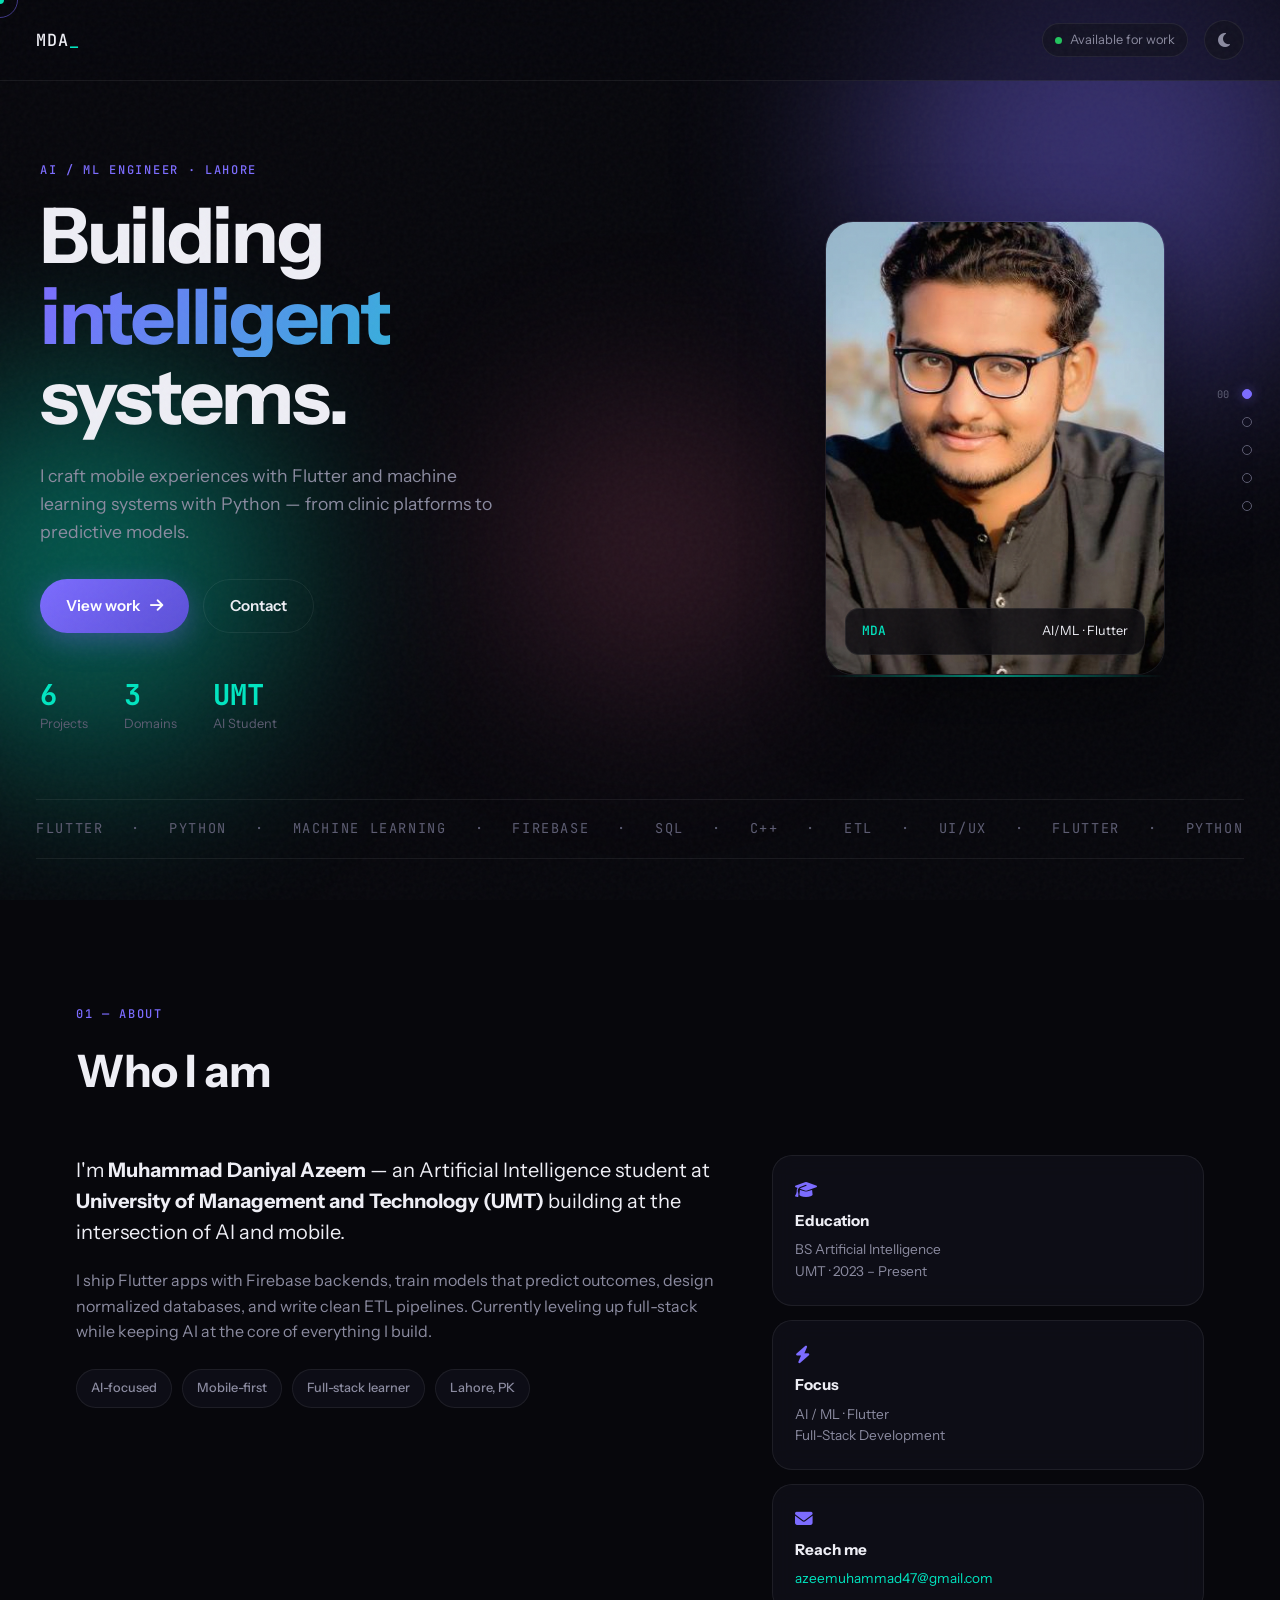
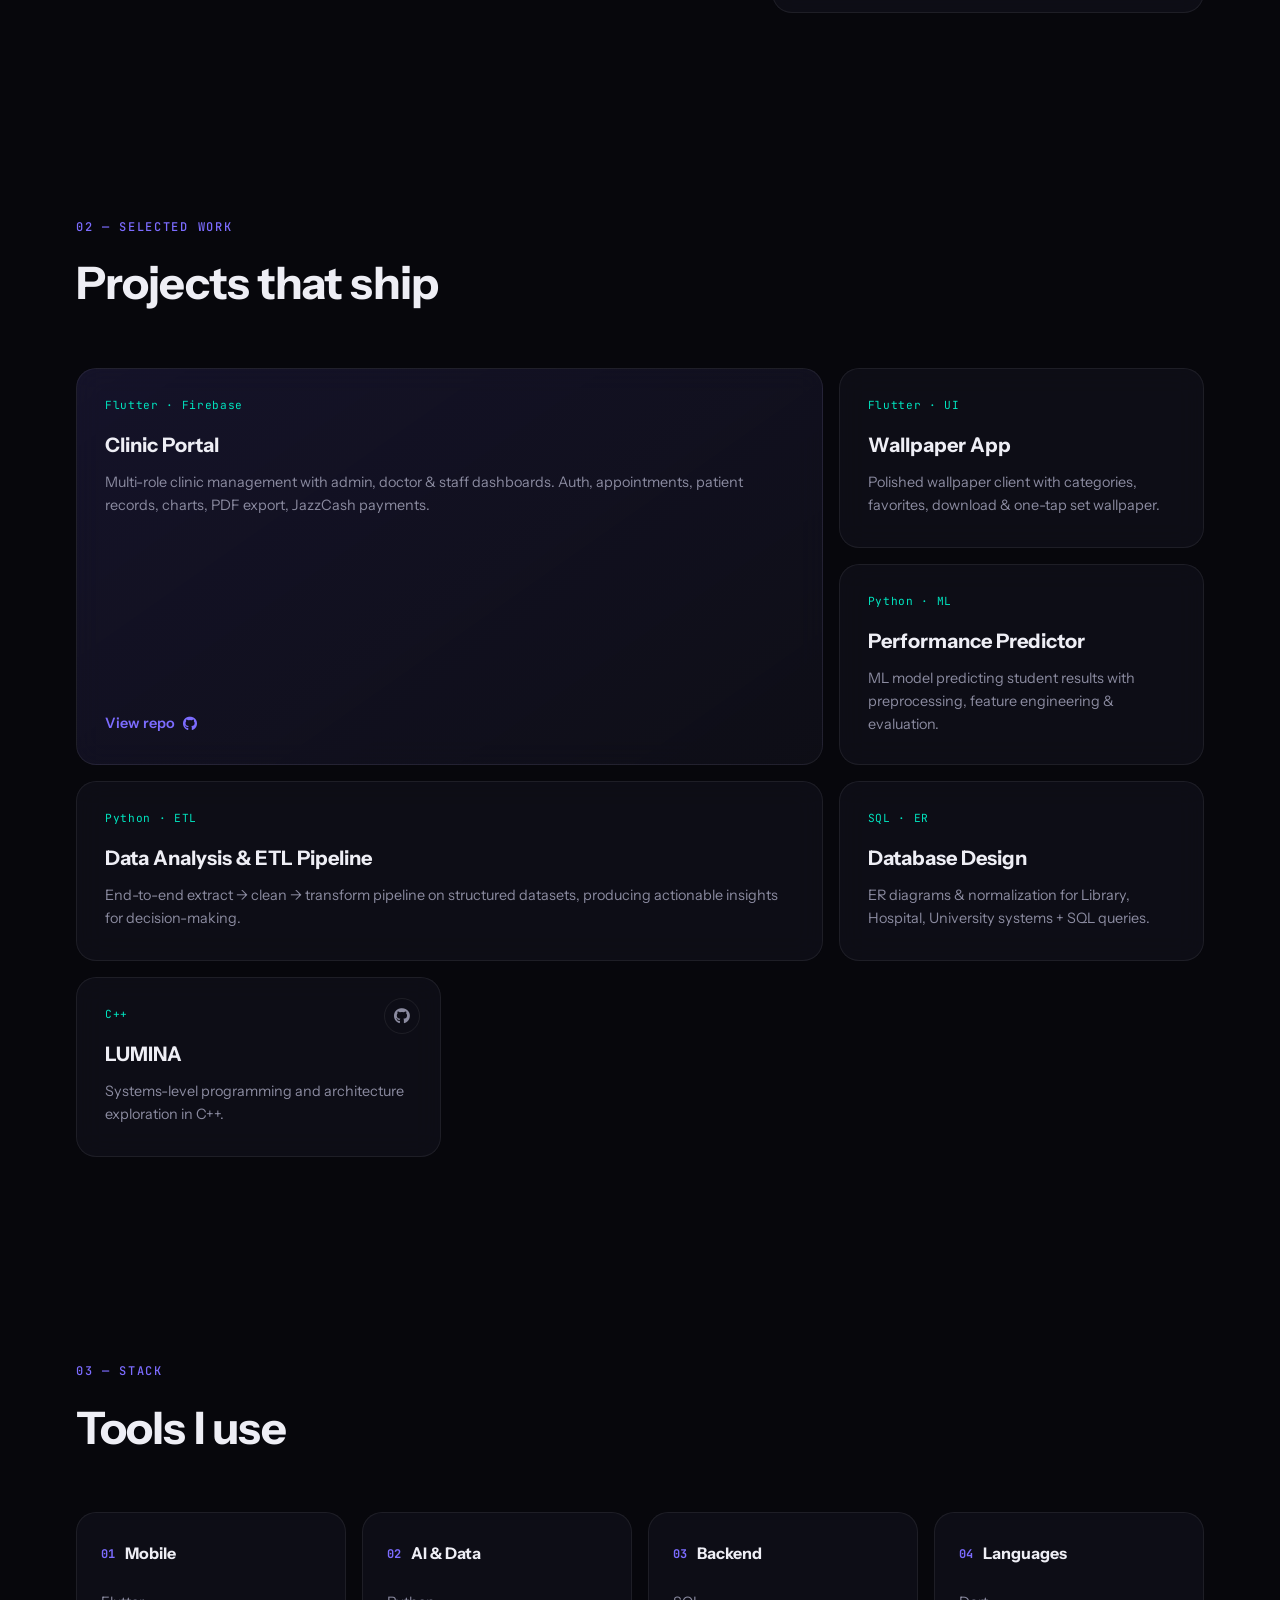
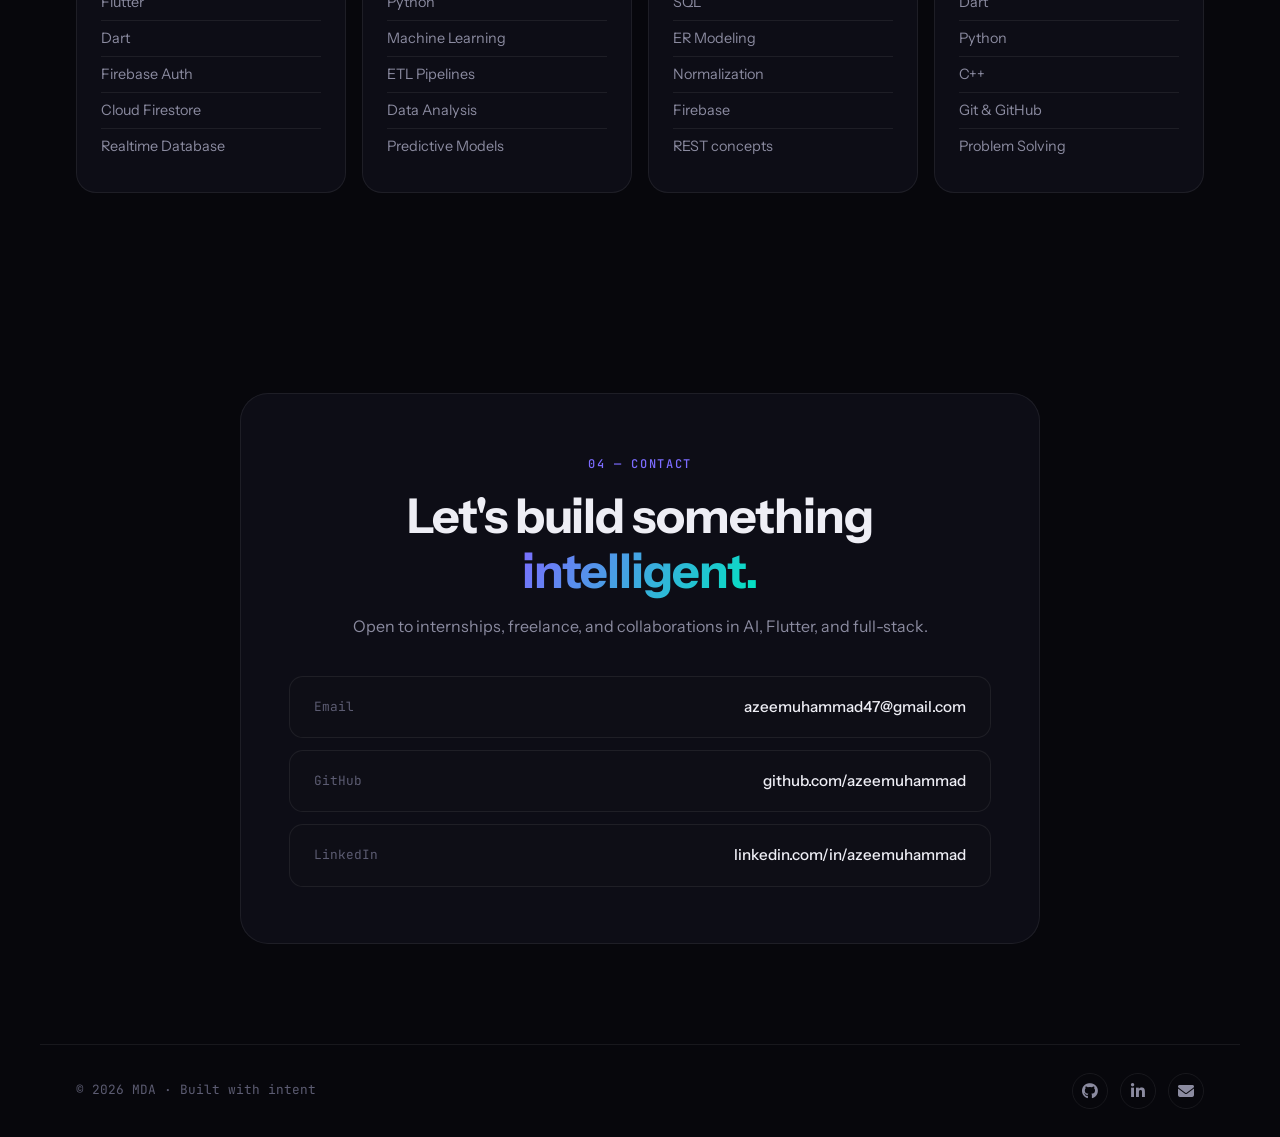
==== commit 4a96a1f1: "Update student major from CS to AI" ====
--- a/index.html
+++ b/index.html
@@ -76,7 +76,7 @@
             </div>
             <div class="meta-item">
               <span class="meta-num">UMT</span>
-              <span class="meta-label">CS Student</span>
+              <span class="meta-label">AI Student</span>
             </div>
           </div>
         </div>
@@ -113,7 +113,7 @@
       <div class="about-layout">
         <div class="about-text">
           <p class="lead">
-            I'm <strong>Muhammad Daniyal Azeem</strong> — a Computer Science student at
+            I'm <strong>Muhammad Daniyal Azeem</strong> — an Artificial Intelligence student at
             <strong>University of Management and Technology (UMT)</strong> building at the
             intersection of AI and mobile.
           </p>
@@ -133,7 +133,7 @@
           <div class="info-card">
             <i class="fas fa-graduation-cap"></i>
             <h3>Education</h3>
-            <p>BS Computer Science<br />UMT · 2023 – Present</p>
+            <p>BS Artificial Intelligence<br />UMT · 2023 – Present</p>
           </div>
           <div class="info-card">
             <i class="fas fa-bolt"></i>
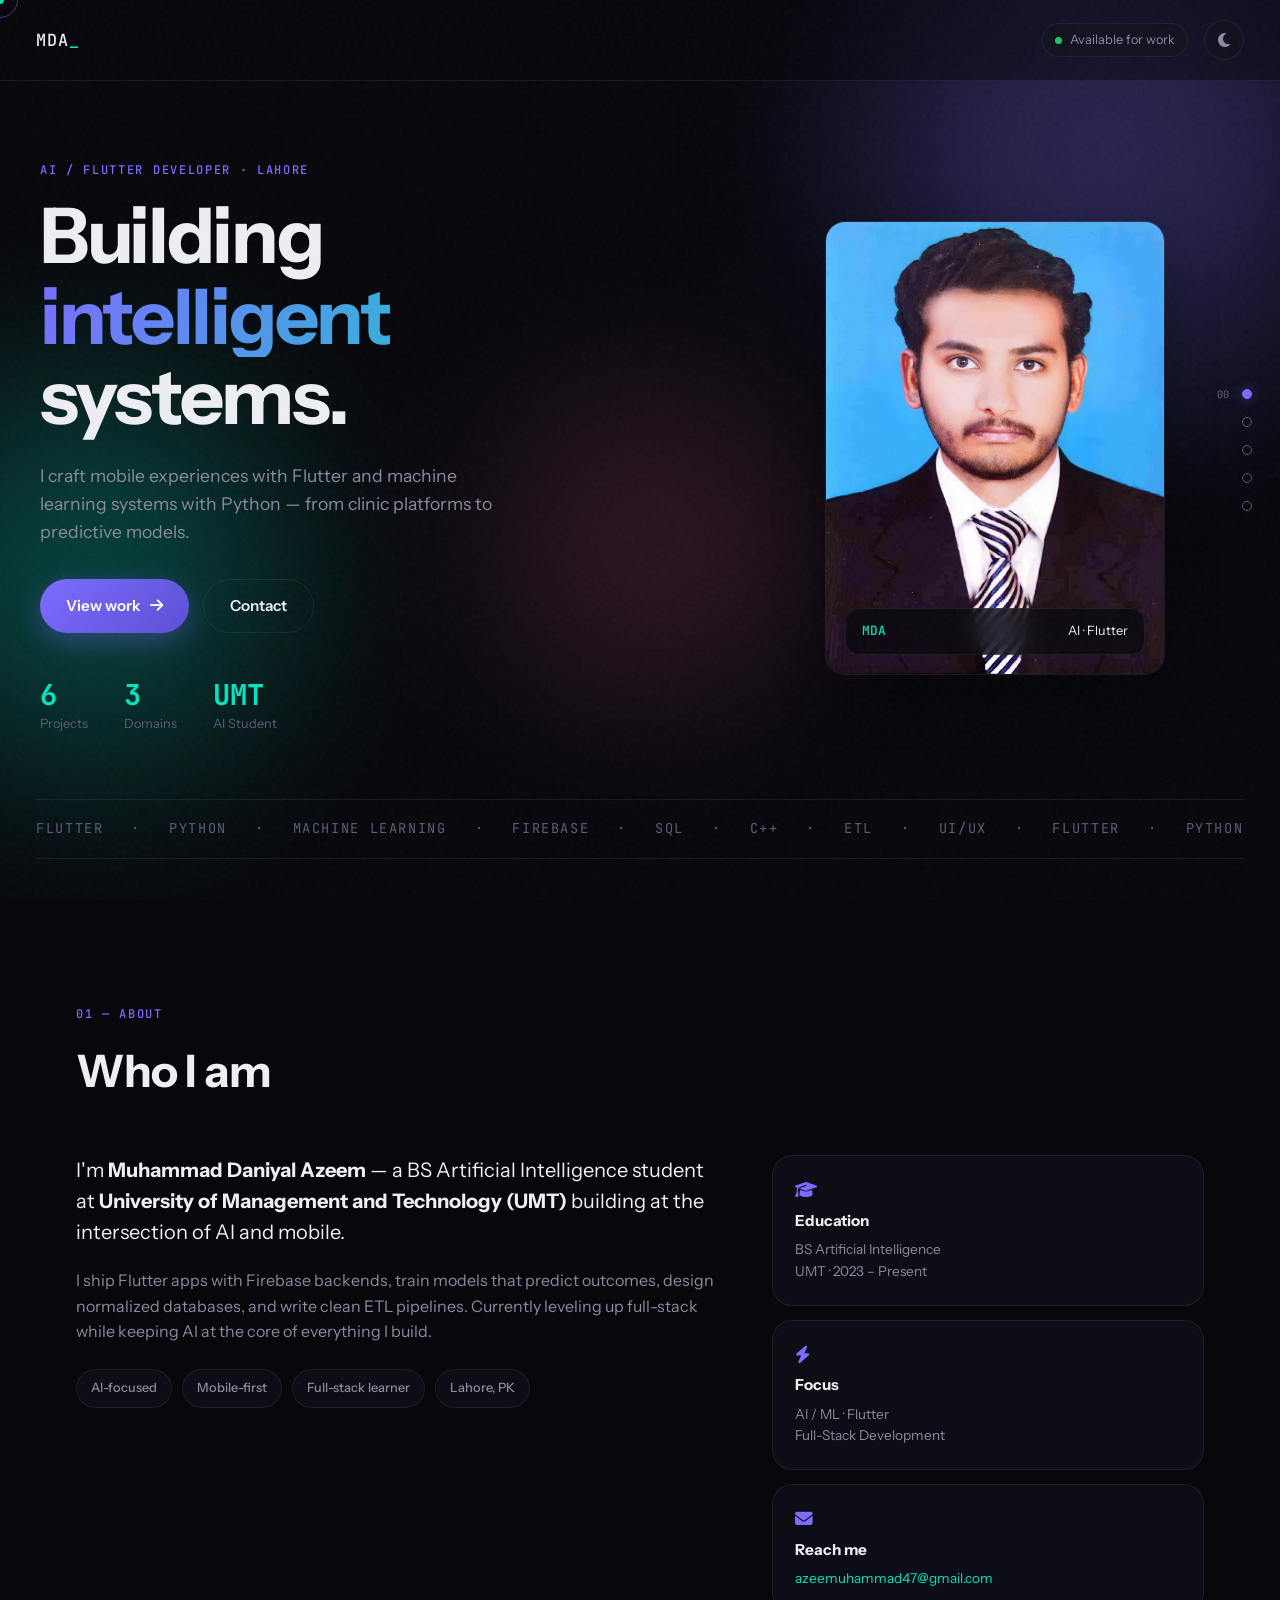
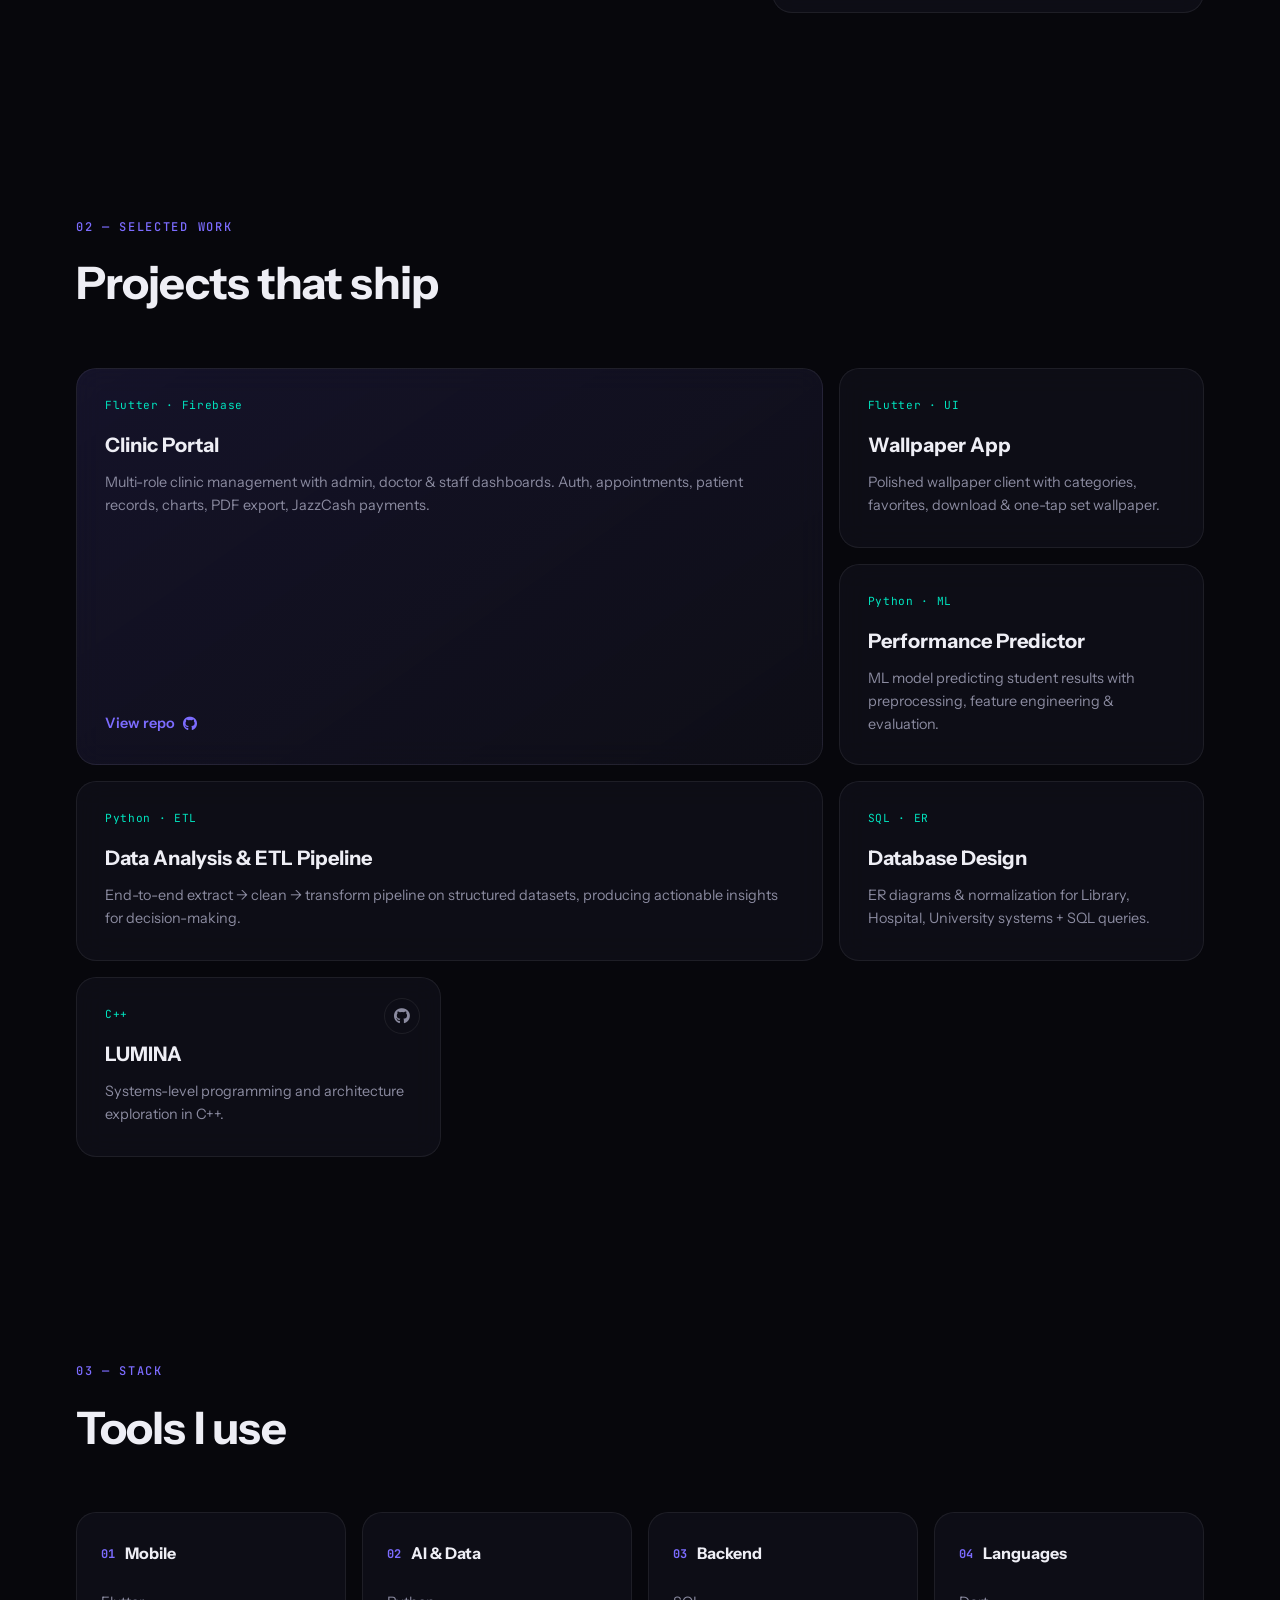
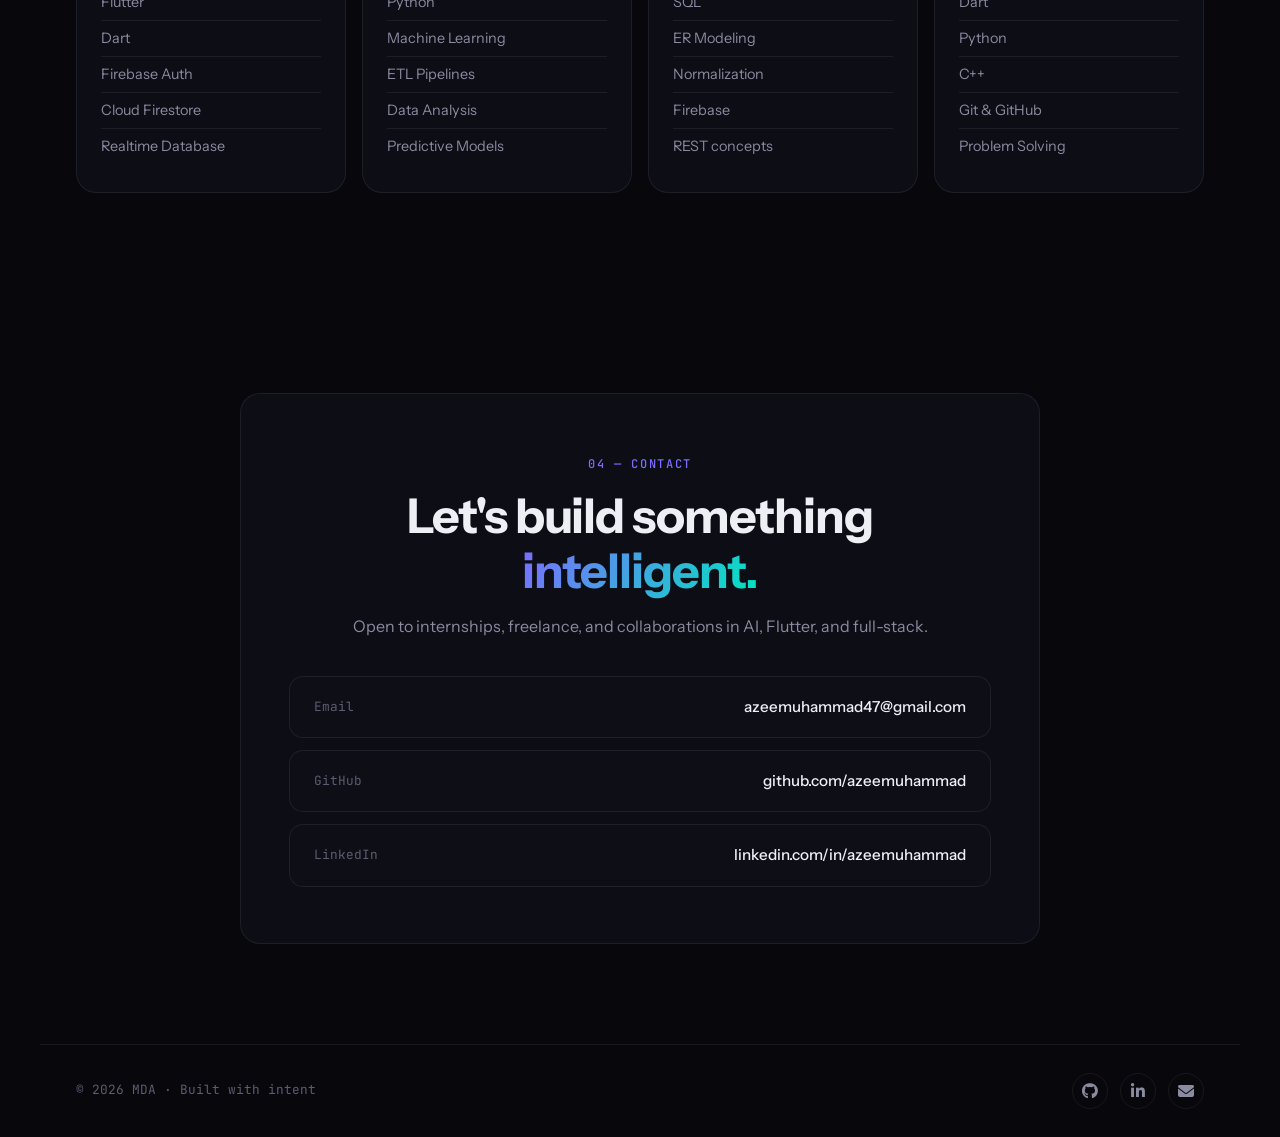
==== commit 463a1ef2: "Add files via upload" ====
--- a/index.html
+++ b/index.html
@@ -51,7 +51,7 @@
     <section id="home" class="hero">
       <div class="hero-grid">
         <div class="hero-left">
-          <p class="mono label fade-up">AI / ML ENGINEER · LAHORE</p>
+          <p class="mono label fade-up">AI / FLUTTER DEVELOPER · LAHORE</p>
           <h1 class="hero-title fade-up">
             <span class="line">Building</span>
             <span class="line accent-text">intelligent</span>
@@ -87,7 +87,7 @@
             </div>
             <div class="portrait-badge">
               <span class="mono">MDA</span>
-              <span>AI/ML · Flutter</span>
+              <span>AI · Flutter</span>
             </div>
             <div class="scan-line"></div>
           </div>
@@ -113,7 +113,7 @@
       <div class="about-layout">
         <div class="about-text">
           <p class="lead">
-            I'm <strong>Muhammad Daniyal Azeem</strong> — an Artificial Intelligence student at
+            I'm <strong>Muhammad Daniyal Azeem</strong> — a BS Artificial Intelligence student at
             <strong>University of Management and Technology (UMT)</strong> building at the
             intersection of AI and mobile.
           </p>
--- a/styles.css
+++ b/styles.css
@@ -57,7 +57,7 @@
 /* Mesh orbs */
 .mesh { position: fixed; inset: 0; pointer-events: none; z-index: 0; overflow: hidden; }
 .orb {
-  position: absolute; border-radius: 50%; filter: blur(100px); opacity: 0.4;
+  position: absolute; border-radius: 50%; filter: blur(100px); opacity: 0.28;
   animation: drift 18s ease-in-out infinite;
 }
 .orb-a { width: 480px; height: 480px; background: var(--accent); top: -10%; right: -5%; }
@@ -221,12 +221,12 @@
 /* Portrait */
 .portrait-wrap { position: relative; width: min(340px, 100%); margin: 0 auto; }
 .portrait-frame {
-  border-radius: 28px; overflow: hidden;
+  border-radius: 20px; overflow: hidden;
   border: 1px solid var(--border);
-  box-shadow: 0 30px 80px rgba(0,0,0,0.45);
+  box-shadow: 0 20px 50px rgba(0,0,0,0.35);
   aspect-ratio: 3/4; position: relative;
 }
-.portrait-frame img { width: 100%; height: 100%; object-fit: cover; }
+.portrait-frame img { width: 100%; height: 100%; object-fit: cover; object-position: center 15%; }
 .portrait-badge {
   position: absolute; bottom: 20px; left: 20px; right: 20px;
   background: rgba(7, 7, 12, 0.75); backdrop-filter: blur(12px);
@@ -238,7 +238,7 @@
 .scan-line {
   position: absolute; left: 0; right: 0; height: 2px;
   background: linear-gradient(90deg, transparent, var(--accent-2), transparent);
-  opacity: 0.6; animation: scan 3.5s linear infinite;
+  opacity: 0; animation: none;
   pointer-events: none;
 }
 @keyframes scan {
@@ -366,7 +366,7 @@
 /* Contact */
 .contact-panel {
   background: var(--card); border: 1px solid var(--border);
-  border-radius: 28px; padding: 56px 48px;
+  border-radius: 20px; padding: 56px 48px;
   text-align: center; max-width: 800px; margin: 0 auto;
 }
 .contact-panel h2 {
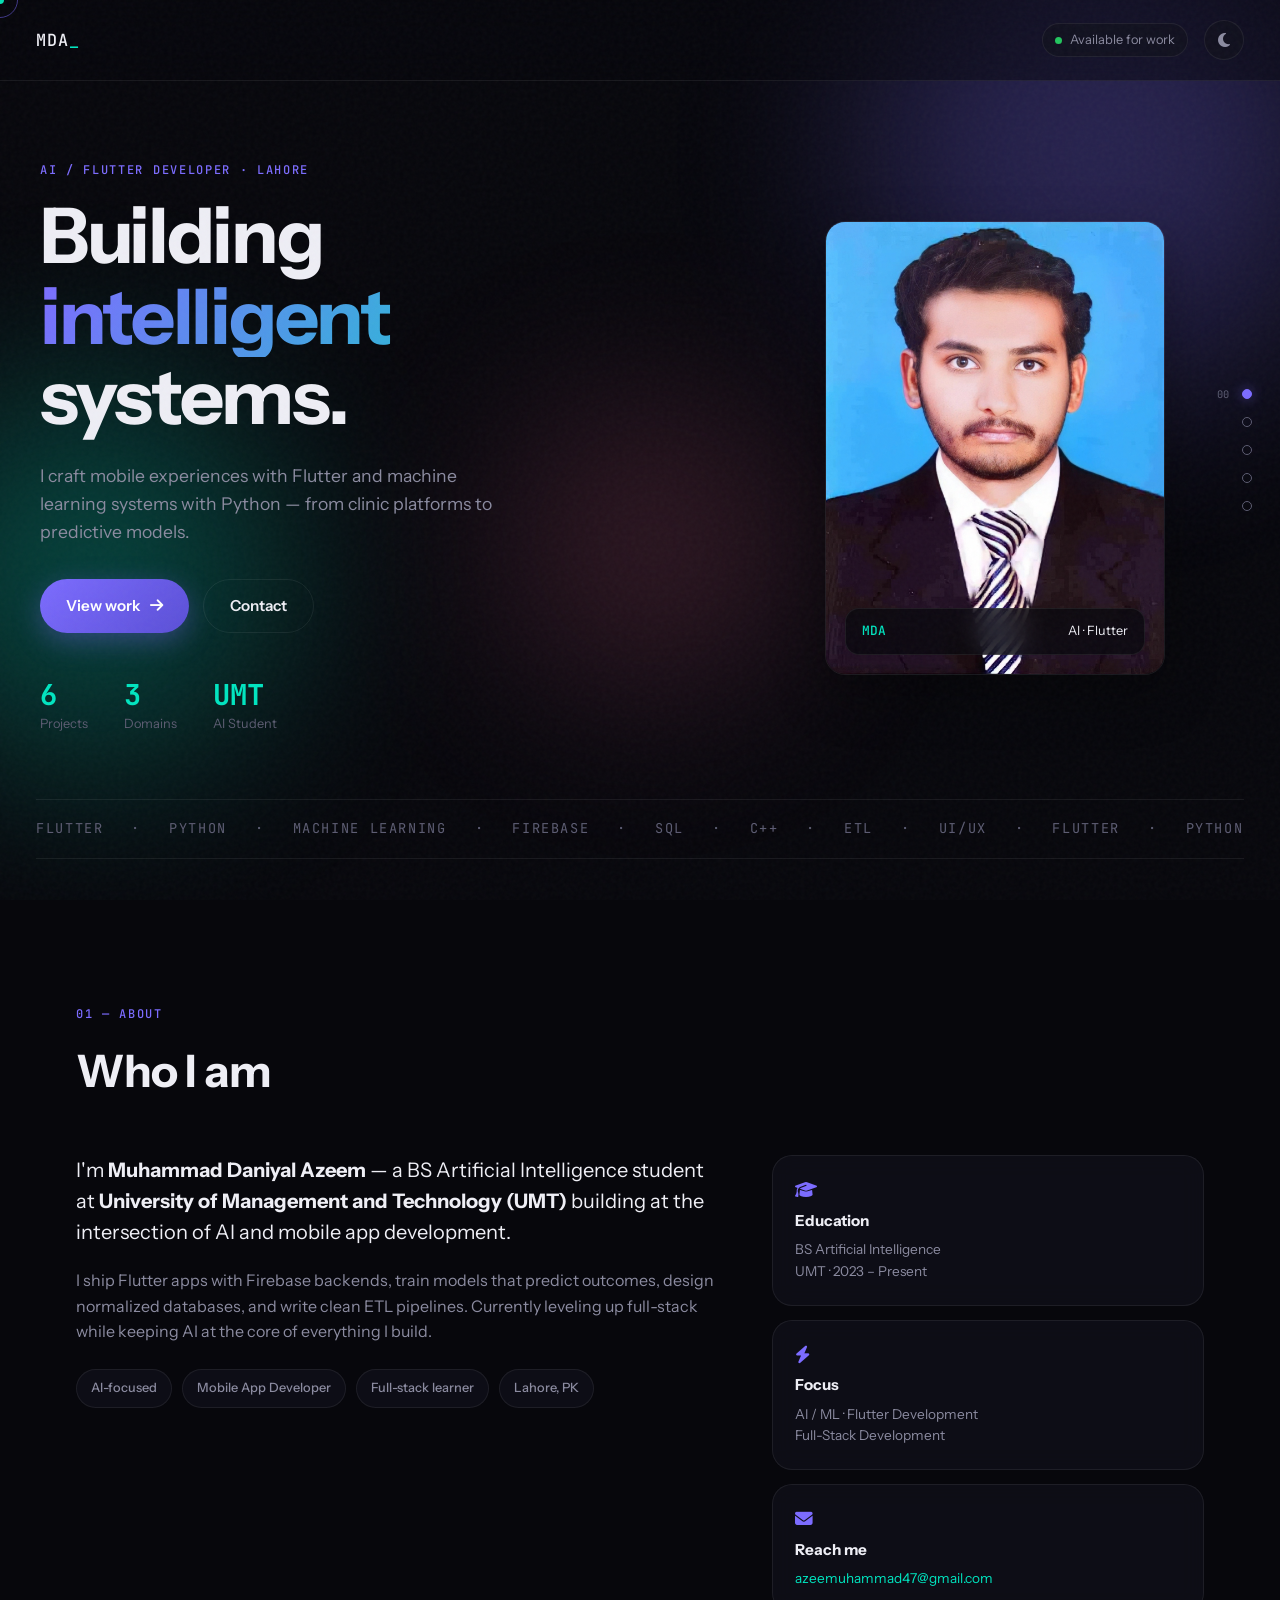
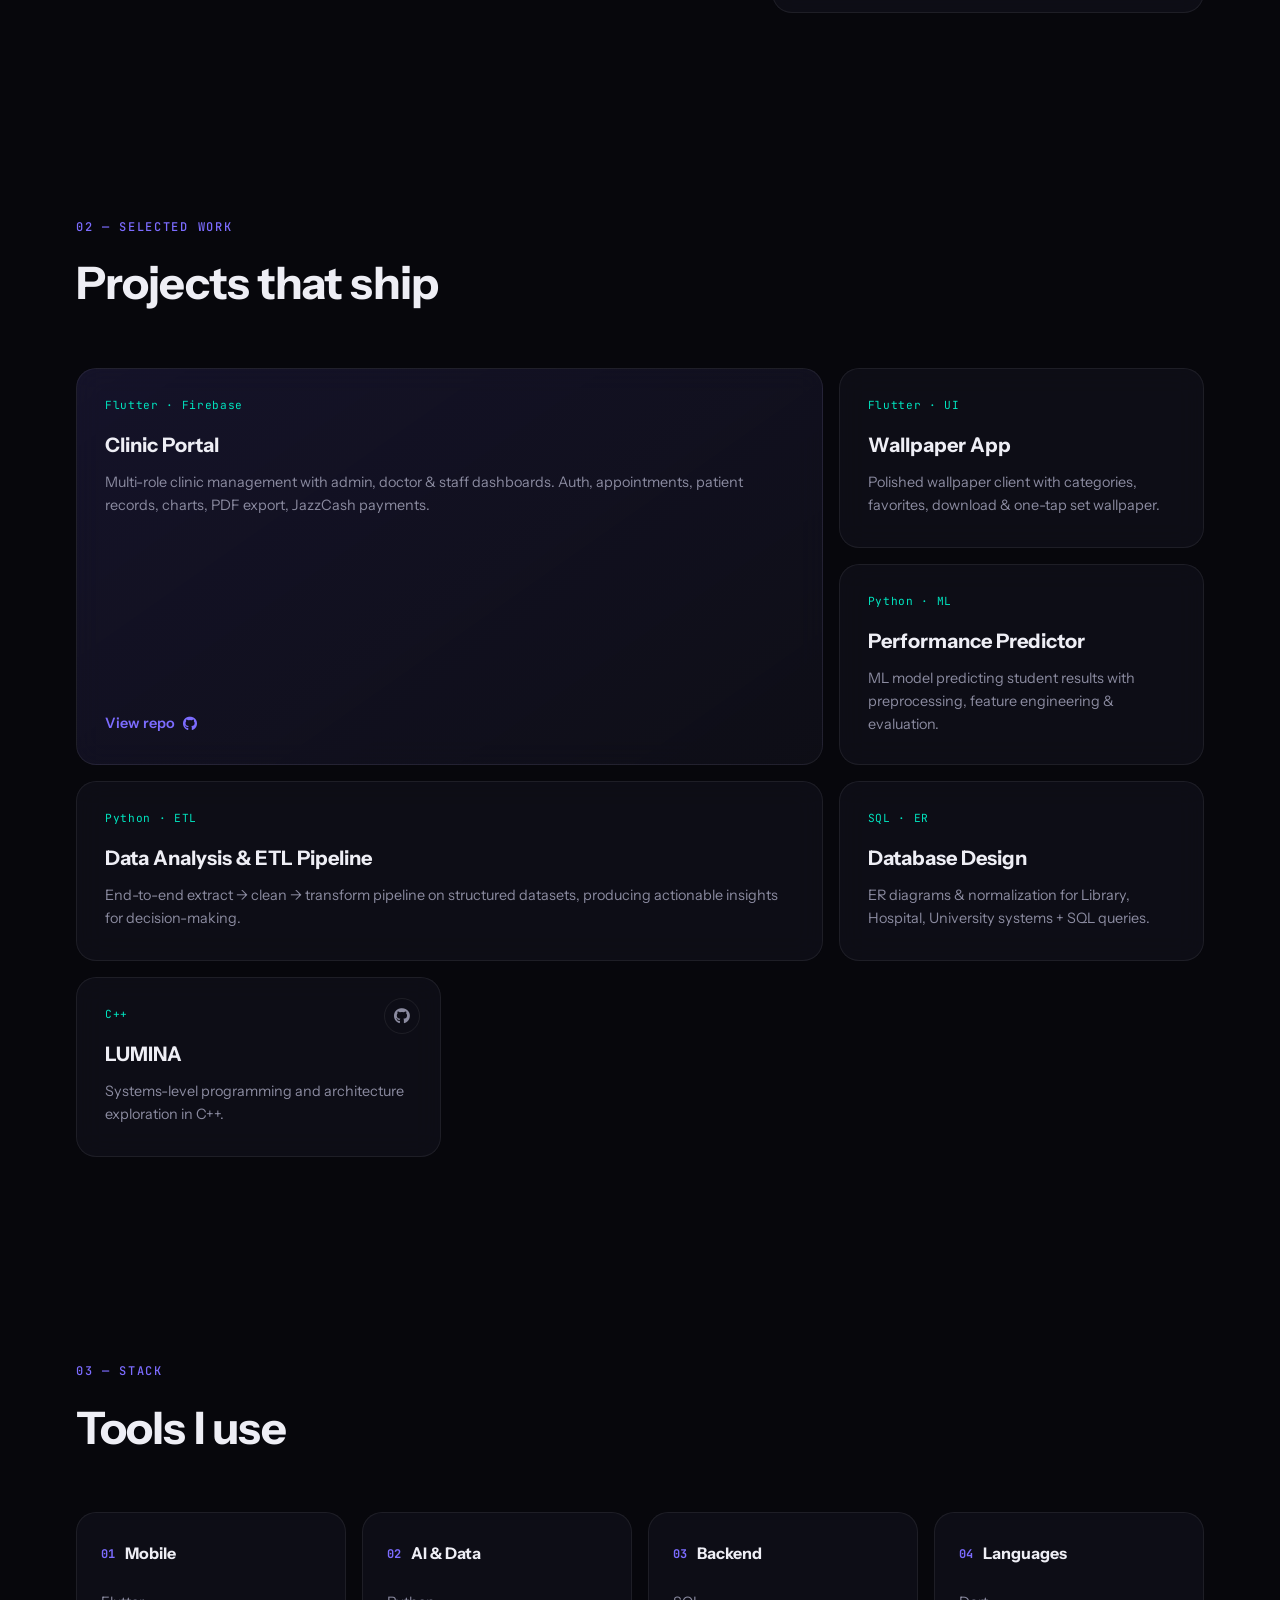
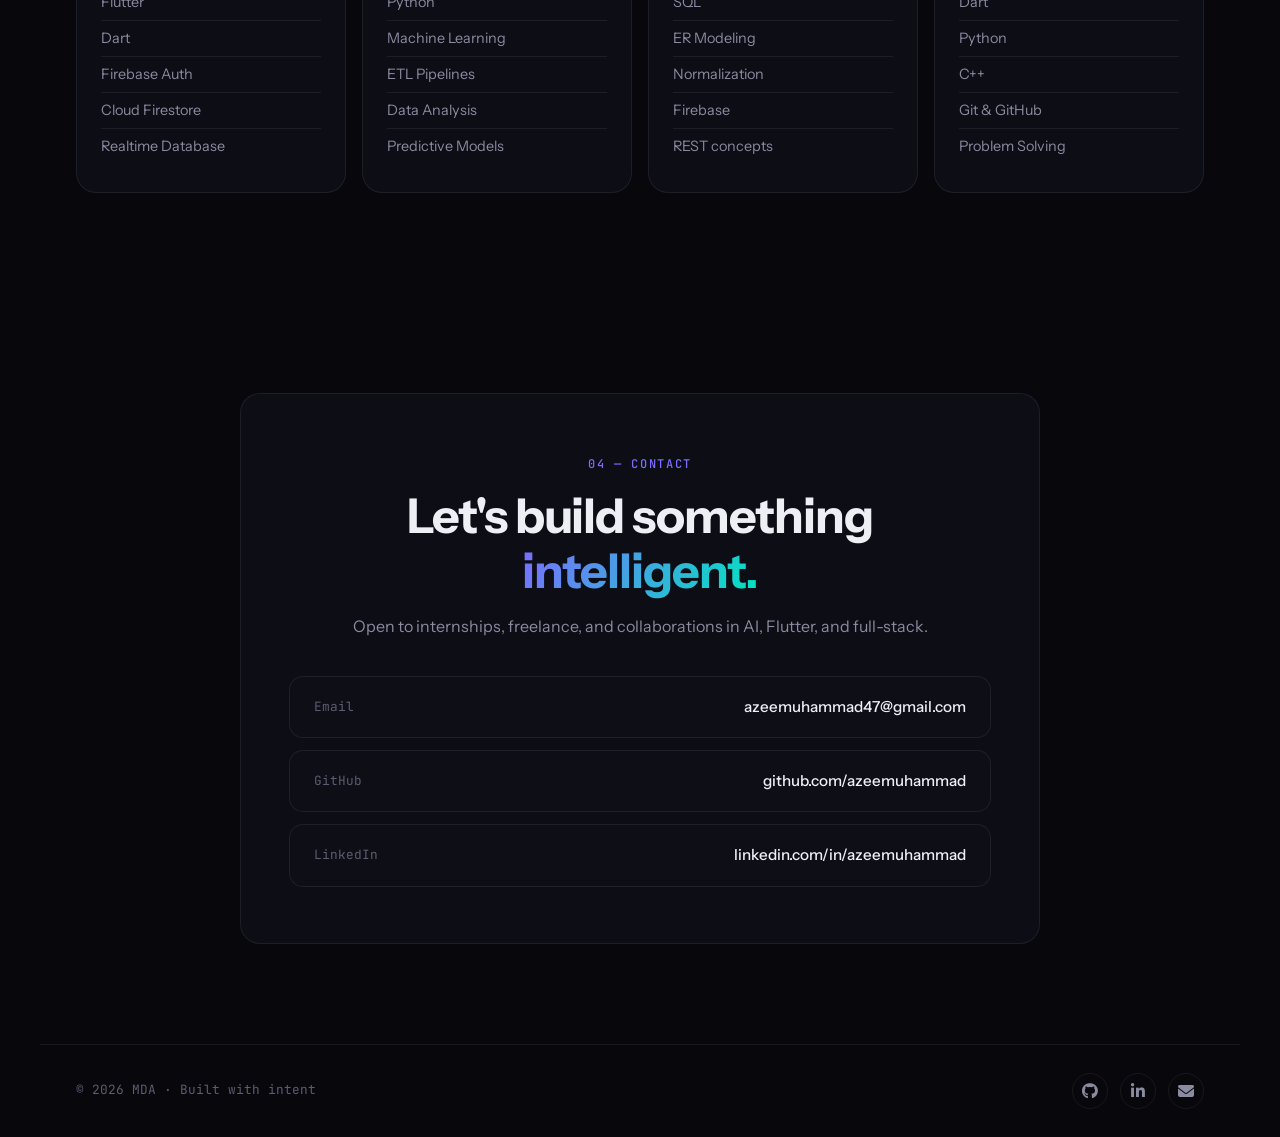
==== commit d4ba0121: "Update descriptions in index.html" ====
--- a/index.html
+++ b/index.html
@@ -115,7 +115,7 @@
           <p class="lead">
             I'm <strong>Muhammad Daniyal Azeem</strong> — a BS Artificial Intelligence student at
             <strong>University of Management and Technology (UMT)</strong> building at the
-            intersection of AI and mobile.
+            intersection of AI and mobile app development.
           </p>
           <p>
             I ship Flutter apps with Firebase backends, train models that predict outcomes,
@@ -124,7 +124,7 @@
           </p>
           <div class="about-chips">
             <span>AI-focused</span>
-            <span>Mobile-first</span>
+            <span>Mobile App Developer</span>
             <span>Full-stack learner</span>
             <span>Lahore, PK</span>
           </div>
@@ -138,7 +138,7 @@
           <div class="info-card">
             <i class="fas fa-bolt"></i>
             <h3>Focus</h3>
-            <p>AI / ML · Flutter<br />Full-Stack Development</p>
+            <p>AI / ML · Flutter Development<br />Full-Stack Development</p>
           </div>
           <div class="info-card">
             <i class="fas fa-envelope"></i>
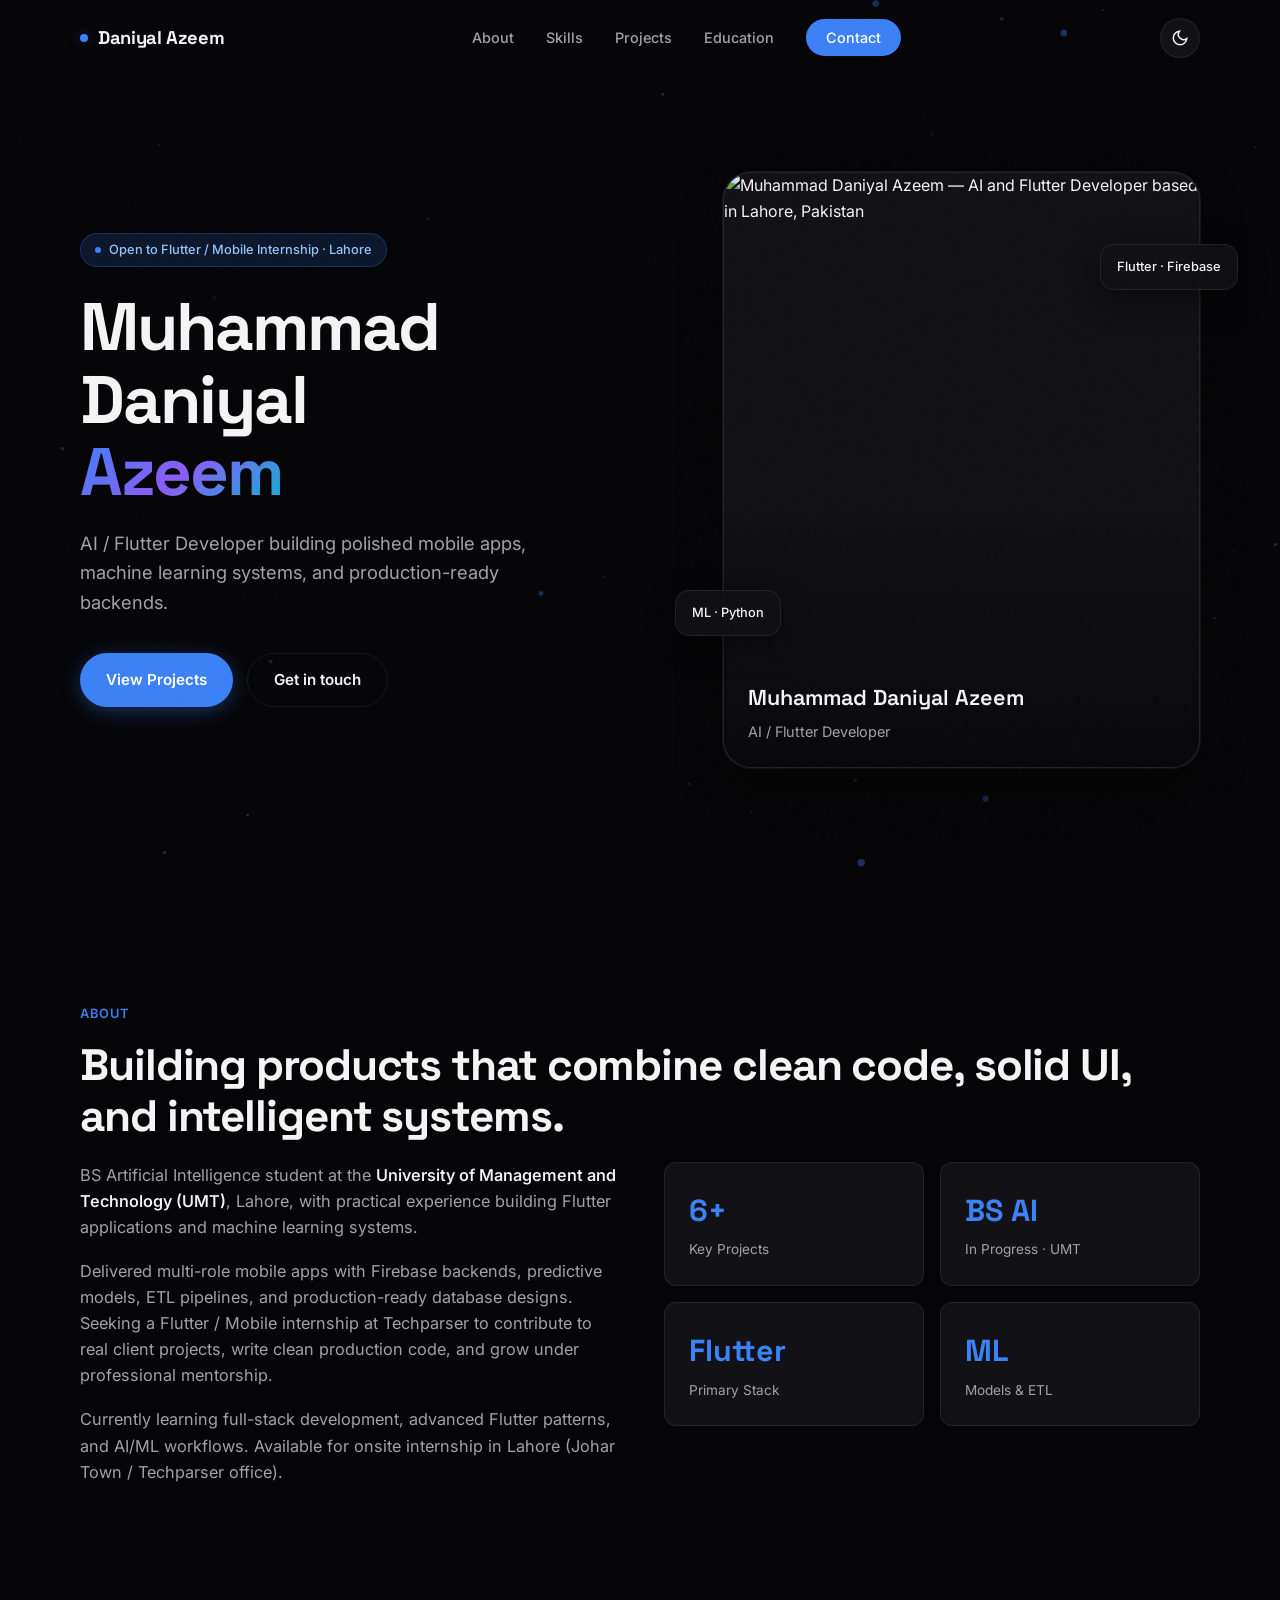
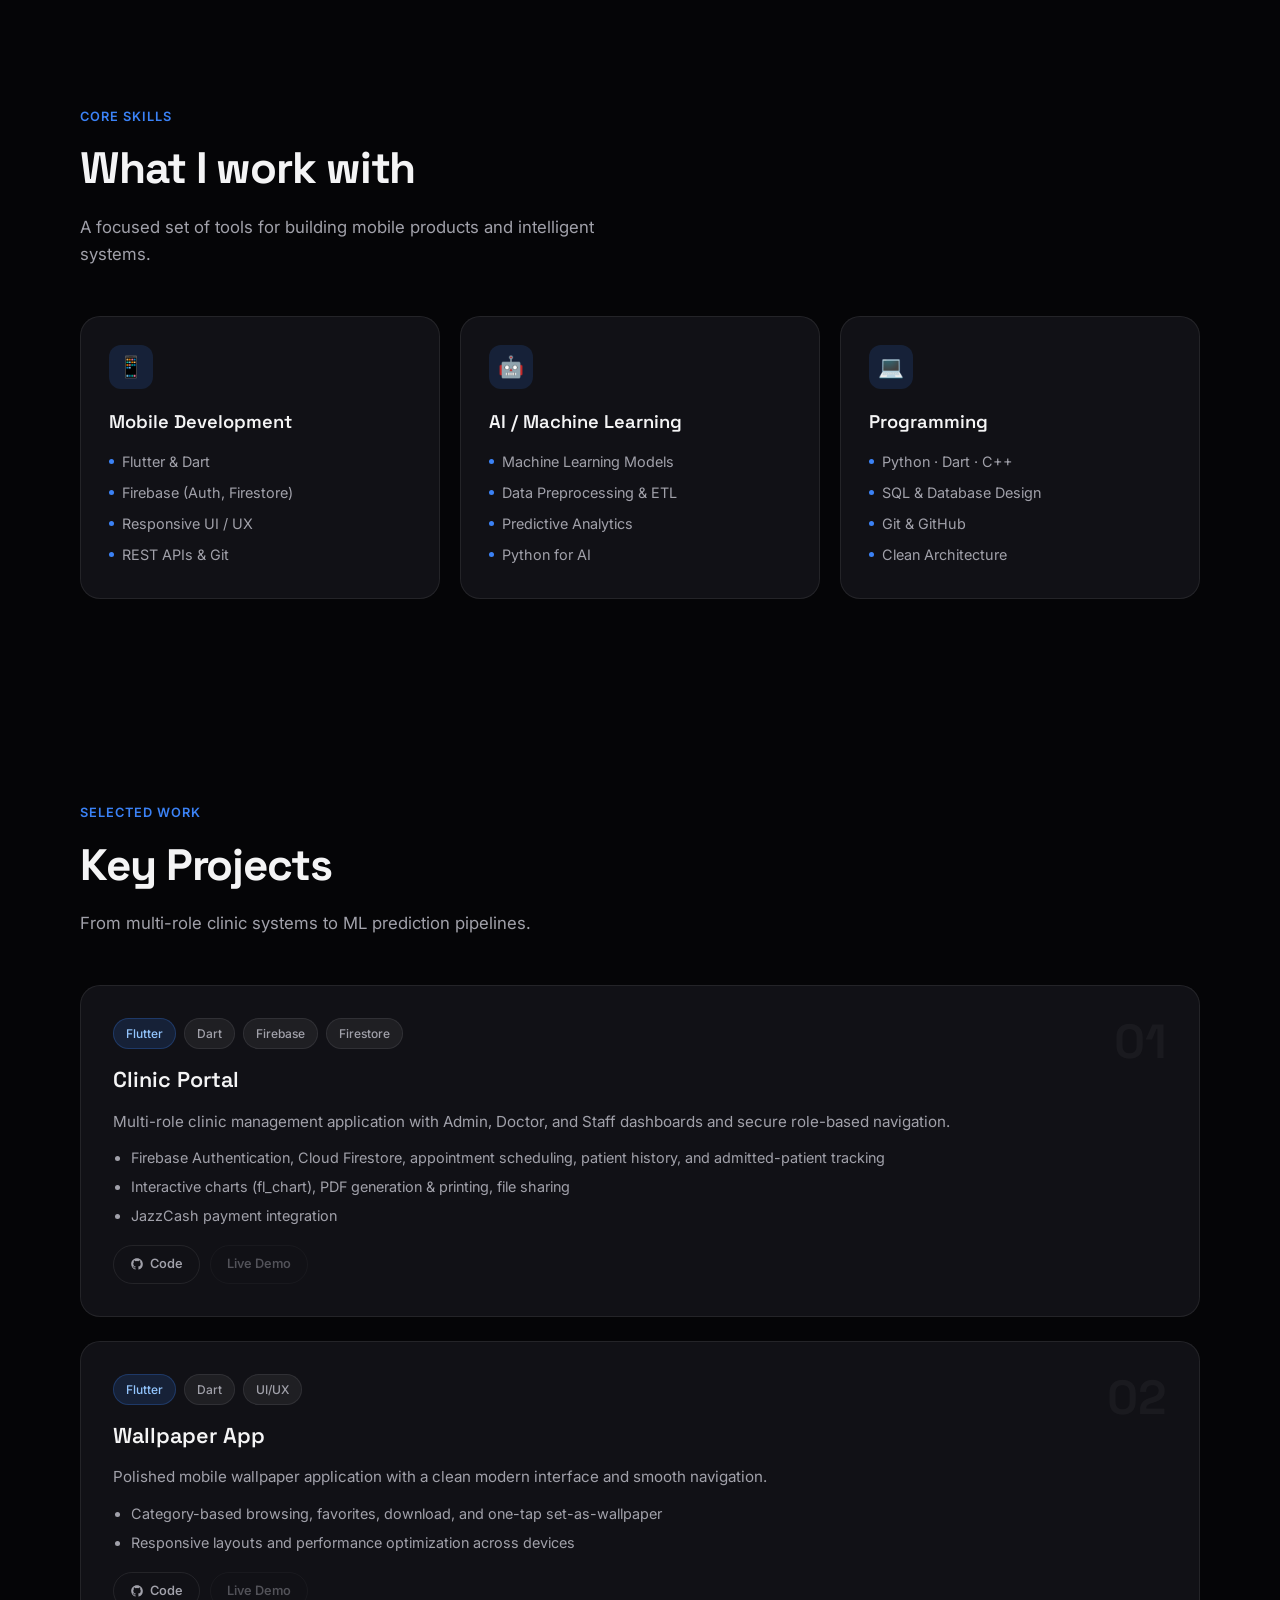
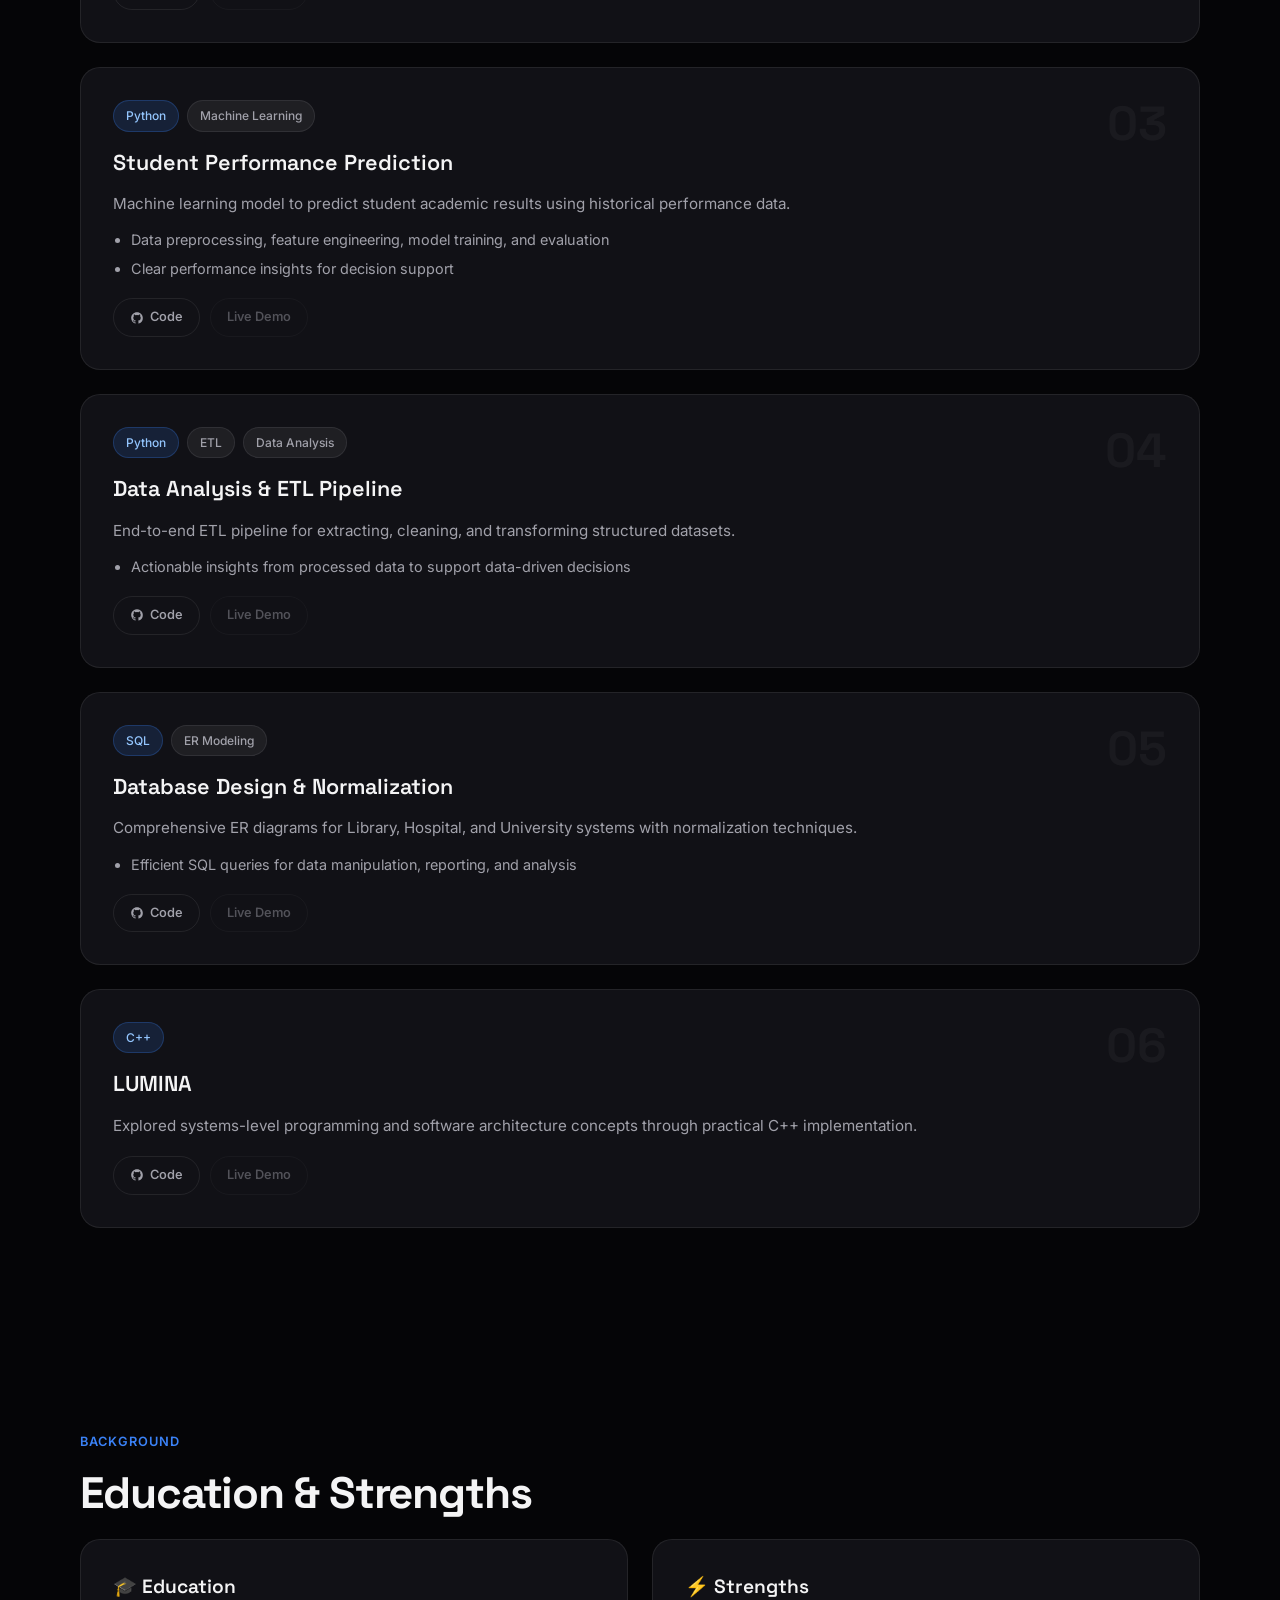
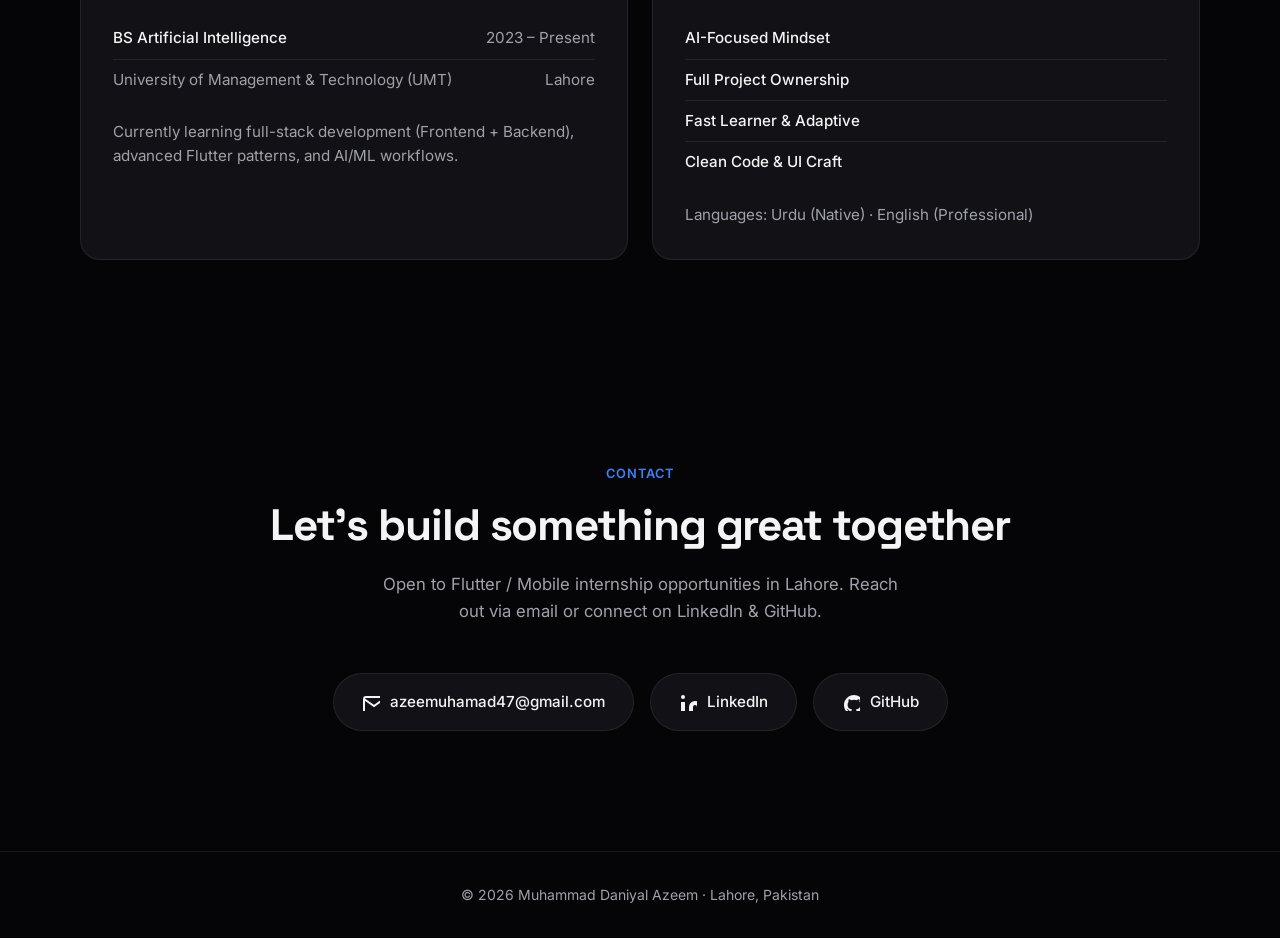
==== commit 4a763951: "Add files via upload" ====
--- a/index.html
+++ b/index.html
@@ -3,276 +3,1436 @@
 <head>
   <meta charset="UTF-8" />
   <meta name="viewport" content="width=device-width, initial-scale=1.0" />
-  <meta name="description" content="Muhammad Daniyal Azeem — AI/ML Engineer, Flutter Developer, Full-Stack Learner." />
-  <title>MDA · AI/ML Engineer</title>
+  <title>Muhammad Daniyal Azeem | AI / Flutter Developer Portfolio</title>
+  <meta name="description" content="Muhammad Daniyal Azeem — AI / Flutter Developer from Lahore. Building multi-role Flutter apps with Firebase, machine learning models, ETL pipelines, and clean production code. Open to Flutter internship opportunities." />
+  <meta name="author" content="Muhammad Daniyal Azeem" />
+  <meta name="robots" content="index, follow, max-image-preview:large, max-snippet:-1, max-video-preview:-1" />
+  <meta name="keywords" content="Muhammad Daniyal Azeem, Flutter Developer, AI Developer, Machine Learning, Firebase, Dart, Mobile App Developer, Lahore, Flutter Internship, Portfolio" />
+  <meta name="theme-color" content="#050507" />
+  <meta name="color-scheme" content="dark light" />
+
+  <!-- Canonical (replace with your real domain after hosting) -->
+  <link rel="canonical" href="https://azeemuhammad.github.io/" />
+
+  <!-- Open Graph / Facebook -->
+  <meta property="og:type" content="website" />
+  <meta property="og:url" content="https://azeemuhammad.github.io/" />
+  <meta property="og:title" content="Muhammad Daniyal Azeem | AI / Flutter Developer" />
+  <meta property="og:description" content="AI / Flutter Developer building polished mobile apps, machine learning systems, and production-ready backends. Based in Lahore, Pakistan." />
+  <meta property="og:image" content="https://azeemuhammad.github.io/profile.jpg" />
+  <meta property="og:image:alt" content="Portrait of Muhammad Daniyal Azeem, AI and Flutter Developer" />
+  <meta property="og:locale" content="en_US" />
+  <meta property="og:site_name" content="Muhammad Daniyal Azeem Portfolio" />
+
+  <!-- Twitter Card -->
+  <meta name="twitter:card" content="summary_large_image" />
+  <meta name="twitter:title" content="Muhammad Daniyal Azeem | AI / Flutter Developer" />
+  <meta name="twitter:description" content="AI / Flutter Developer building polished mobile apps, machine learning systems, and production-ready backends. Based in Lahore, Pakistan." />
+  <meta name="twitter:image" content="https://azeemuhammad.github.io/profile.jpg" />
+  <meta name="twitter:image:alt" content="Portrait of Muhammad Daniyal Azeem" />
+
+  <!-- Favicon (simple emoji-style placeholder – replace with real favicon later) -->
+  <link rel="icon" href="data:image/svg+xml,<svg xmlns='http://www.w3.org/2000/svg' viewBox='0 0 100 100'><text y='.9em' font-size='90'>💻</text></svg>" />
+
+  <!-- Preconnect for performance -->
   <link rel="preconnect" href="https://fonts.googleapis.com" />
   <link rel="preconnect" href="https://fonts.gstatic.com" crossorigin />
-  <link href="https://fonts.googleapis.com/css2?family=Instrument+Sans:wght@400;500;600;700&family=JetBrains+Mono:wght@400;500&display=swap" rel="stylesheet" />
-  <link rel="stylesheet" href="https://cdnjs.cloudflare.com/ajax/libs/font-awesome/6.5.1/css/all.min.css" />
-  <link rel="stylesheet" href="styles.css" />
+  <link href="https://fonts.googleapis.com/css2?family=Inter:wght@300;400;500;600;700;800&family=Space+Grotesk:wght@400;500;600;700&display=swap" rel="stylesheet" />
+
+  <!-- Structured Data: Person + WebSite -->
+  <script type="application/ld+json">
+  {
+    "@context": "https://schema.org",
+    "@graph": [
+      {
+        "@type": "Person",
+        "@id": "https://azeemuhammad.github.io/#person",
+        "name": "Muhammad Daniyal Azeem",
+        "url": "https://azeemuhammad.github.io/",
+        "image": "https://azeemuhammad.github.io/profile.jpg",
+        "jobTitle": "AI / Flutter Developer",
+        "description": "BS Artificial Intelligence student and Flutter developer building multi-role mobile apps, machine learning models, and ETL pipelines.",
+        "email": "azeemuhamad47@gmail.com",
+        "address": {
+          "@type": "PostalAddress",
+          "addressLocality": "Lahore",
+          "addressCountry": "PK"
+        },
+        "alumniOf": {
+          "@type": "CollegeOrUniversity",
+          "name": "University of Management and Technology (UMT)",
+          "address": {
+            "@type": "PostalAddress",
+            "addressLocality": "Lahore",
+            "addressCountry": "PK"
+          }
+        },
+        "sameAs": [
+          "https://www.linkedin.com/in/azeemuhammad",
+          "https://github.com/azeemuhammad"
+        ],
+        "knowsAbout": [
+          "Flutter",
+          "Dart",
+          "Firebase",
+          "Machine Learning",
+          "Python",
+          "Mobile App Development",
+          "SQL",
+          "ETL"
+        ]
+      },
+      {
+        "@type": "WebSite",
+        "@id": "https://azeemuhammad.github.io/#website",
+        "url": "https://azeemuhammad.github.io/",
+        "name": "Muhammad Daniyal Azeem Portfolio",
+        "description": "Portfolio of Muhammad Daniyal Azeem — AI / Flutter Developer",
+        "publisher": {
+          "@id": "https://azeemuhammad.github.io/#person"
+        },
+        "inLanguage": "en"
+      }
+    ]
+  }
+  </script>
+  <style>
+    :root {
+      --bg: #050507;
+      --bg-elevated: #0c0c10;
+      --bg-card: #111116;
+      --border: rgba(255,255,255,0.08);
+      --text: #f4f4f5;
+      --text-muted: #a1a1aa;
+      --accent: #3b82f6;
+      --accent-soft: rgba(59,130,246,0.15);
+      --accent-glow: rgba(59,130,246,0.35);
+      --gradient: linear-gradient(135deg, #3b82f6 0%, #8b5cf6 50%, #06b6d4 100%);
+      --radius: 20px;
+      --radius-sm: 12px;
+      --nav-bg: rgba(5,5,7,0.75);
+      --photo-shadow: 0 25px 50px -12px rgba(0,0,0,0.6);
+    }
+
+    [data-theme="light"] {
+      --bg: #f8fafc;
+      --bg-elevated: #ffffff;
+      --bg-card: #ffffff;
+      --border: rgba(15,23,42,0.1);
+      --text: #0f172a;
+      --text-muted: #64748b;
+      --accent: #2563eb;
+      --accent-soft: rgba(37,99,235,0.12);
+      --accent-glow: rgba(37,99,235,0.25);
+      --nav-bg: rgba(248,250,252,0.85);
+      --photo-shadow: 0 25px 50px -12px rgba(0,0,0,0.15);
+    }
+
+    * {
+      margin: 0;
+      padding: 0;
+      box-sizing: border-box;
+    }
+
+    html {
+      scroll-behavior: smooth;
+    }
+
+    body {
+      font-family: 'Inter', system-ui, sans-serif;
+      background: var(--bg);
+      color: var(--text);
+      line-height: 1.6;
+      overflow-x: hidden;
+      -webkit-font-smoothing: antialiased;
+    }
+
+    /* Noise overlay for depth */
+    body::before {
+      content: '';
+      position: fixed;
+      inset: 0;
+      background-image: url("data:image/svg+xml,%3Csvg viewBox='0 0 256 256' xmlns='http://www.w3.org/2000/svg'%3E%3Cfilter id='n'%3E%3CfeTurbulence type='fractalNoise' baseFrequency='0.85' numOctaves='4' stitchTiles='stitch'/%3E%3C/filter%3E%3Crect width='100%25' height='100%25' filter='url(%23n)' opacity='0.04'/%3E%3C/svg%3E");
+      pointer-events: none;
+      z-index: 9999;
+      opacity: 0.4;
+    }
+
+    [data-theme="light"] body::before {
+      opacity: 0.25;
+    }
+
+    /* Canvas for 3D background */
+    #bg-canvas {
+      position: fixed;
+      top: 0;
+      left: 0;
+      width: 100%;
+      height: 100%;
+      z-index: 0;
+      pointer-events: none;
+      opacity: 0.6;
+    }
+
+    .container {
+      width: min(1120px, 92%);
+      margin: 0 auto;
+      position: relative;
+      z-index: 1;
+    }
+
+    /* NAV */
+    nav {
+      position: fixed;
+      top: 0;
+      left: 0;
+      right: 0;
+      z-index: 100;
+      padding: 18px 0;
+      transition: background 0.3s, backdrop-filter 0.3s, border-color 0.3s;
+      border-bottom: 1px solid transparent;
+    }
+
+    nav.scrolled {
+      background: var(--nav-bg);
+      backdrop-filter: blur(16px);
+      border-bottom-color: var(--border);
+    }
+
+    .theme-toggle {
+      background: var(--bg-card);
+      border: 1px solid var(--border);
+      border-radius: 999px;
+      width: 40px;
+      height: 40px;
+      display: flex;
+      align-items: center;
+      justify-content: center;
+      cursor: pointer;
+      color: var(--text);
+      transition: border-color 0.2s, transform 0.2s;
+      margin-left: 12px;
+    }
+
+    .theme-toggle:hover {
+      border-color: var(--accent);
+      transform: scale(1.05);
+    }
+
+    .theme-toggle svg {
+      width: 18px;
+      height: 18px;
+    }
+
+    .theme-toggle .icon-sun { display: none; }
+    [data-theme="light"] .theme-toggle .icon-moon { display: none; }
+    [data-theme="light"] .theme-toggle .icon-sun { display: block; }
+
+    .nav-inner {
+      display: flex;
+      align-items: center;
+      justify-content: space-between;
+    }
+
+    .logo {
+      font-family: 'Space Grotesk', sans-serif;
+      font-weight: 700;
+      font-size: 1.15rem;
+      letter-spacing: -0.02em;
+      color: var(--text);
+      text-decoration: none;
+      display: flex;
+      align-items: center;
+      gap: 10px;
+    }
+
+    .logo-dot {
+      width: 8px;
+      height: 8px;
+      border-radius: 50%;
+      background: var(--accent);
+      box-shadow: 0 0 12px var(--accent-glow);
+    }
+
+    .nav-links {
+      display: flex;
+      gap: 32px;
+      list-style: none;
+    }
+
+    .nav-links a {
+      color: var(--text-muted);
+      text-decoration: none;
+      font-size: 0.9rem;
+      font-weight: 500;
+      transition: color 0.2s;
+    }
+
+    .nav-links a:hover {
+      color: var(--text);
+    }
+
+    .nav-cta {
+      background: var(--accent);
+      color: white !important;
+      padding: 10px 20px;
+      border-radius: 999px;
+      font-weight: 600;
+      font-size: 0.875rem;
+      transition: transform 0.2s, box-shadow 0.2s;
+    }
+
+    .nav-cta:hover {
+      transform: translateY(-1px);
+      box-shadow: 0 8px 24px var(--accent-glow);
+    }
+
+    .menu-btn {
+      display: none;
+      background: none;
+      border: none;
+      color: var(--text);
+      cursor: pointer;
+      padding: 8px;
+    }
+
+    /* HERO */
+    .hero {
+      min-height: 100vh;
+      display: flex;
+      align-items: center;
+      padding: 120px 0 80px;
+      position: relative;
+    }
+
+    .hero-grid {
+      display: grid;
+      grid-template-columns: 1.1fr 0.9fr;
+      gap: 60px;
+      align-items: center;
+    }
+
+    .hero-badge {
+      display: inline-flex;
+      align-items: center;
+      gap: 8px;
+      background: var(--accent-soft);
+      color: #93c5fd;
+      padding: 6px 14px;
+      border-radius: 999px;
+      font-size: 0.8rem;
+      font-weight: 500;
+      margin-bottom: 24px;
+      border: 1px solid rgba(59,130,246,0.25);
+    }
+
+    .hero-badge span {
+      width: 6px;
+      height: 6px;
+      background: #3b82f6;
+      border-radius: 50%;
+      animation: pulse 2s infinite;
+    }
+
+    @keyframes pulse {
+      0%, 100% { opacity: 1; transform: scale(1); }
+      50% { opacity: 0.5; transform: scale(1.3); }
+    }
+
+    .hero h1 {
+      font-family: 'Space Grotesk', sans-serif;
+      font-size: clamp(2.6rem, 5.5vw, 4.2rem);
+      font-weight: 700;
+      line-height: 1.08;
+      letter-spacing: -0.03em;
+      margin-bottom: 20px;
+    }
+
+    .hero h1 .gradient {
+      background: var(--gradient);
+      -webkit-background-clip: text;
+      -webkit-text-fill-color: transparent;
+      background-clip: text;
+    }
+
+    .hero-sub {
+      font-size: 1.15rem;
+      color: var(--text-muted);
+      max-width: 480px;
+      margin-bottom: 36px;
+      font-weight: 400;
+    }
+
+    .hero-actions {
+      display: flex;
+      gap: 14px;
+      flex-wrap: wrap;
+    }
+
+    .btn {
+      display: inline-flex;
+      align-items: center;
+      gap: 8px;
+      padding: 14px 26px;
+      border-radius: 999px;
+      font-weight: 600;
+      font-size: 0.95rem;
+      text-decoration: none;
+      transition: all 0.25s cubic-bezier(0.22,1,0.36,1);
+      border: none;
+      cursor: pointer;
+    }
+
+    .btn-primary {
+      background: var(--accent);
+      color: white;
+      box-shadow: 0 4px 20px var(--accent-glow);
+    }
+
+    .btn-primary:hover {
+      transform: translateY(-2px);
+      box-shadow: 0 10px 30px var(--accent-glow);
+    }
+
+    .btn-ghost {
+      background: transparent;
+      color: var(--text);
+      border: 1px solid var(--border);
+    }
+
+    .btn-ghost:hover {
+      background: rgba(255,255,255,0.05);
+      border-color: rgba(255,255,255,0.15);
+    }
+
+    /* Photo card with 3D tilt */
+    .hero-visual {
+      position: relative;
+      perspective: 1200px;
+    }
+
+    .photo-card {
+      position: relative;
+      border-radius: 28px;
+      overflow: hidden;
+      background: var(--bg-card);
+      border: 1px solid var(--border);
+      box-shadow: var(--photo-shadow), 0 0 0 1px var(--border);
+      transform-style: preserve-3d;
+      transition: transform 0.15s ease-out;
+      will-change: transform;
+    }
+
+    .photo-card img {
+      width: 100%;
+      height: auto;
+      display: block;
+      aspect-ratio: 4/5;
+      object-fit: cover;
+      object-position: center top;
+    }
+
+    .photo-overlay {
+      position: absolute;
+      inset: 0;
+      background: linear-gradient(to top, rgba(5,5,7,0.7) 0%, transparent 45%);
+      pointer-events: none;
+    }
+
+    .photo-meta {
+      position: absolute;
+      bottom: 24px;
+      left: 24px;
+      right: 24px;
+      z-index: 2;
+    }
+
+    .photo-meta h3 {
+      font-family: 'Space Grotesk', sans-serif;
+      font-size: 1.35rem;
+      font-weight: 600;
+      margin-bottom: 4px;
+    }
+
+    .photo-meta p {
+      color: var(--text-muted);
+      font-size: 0.9rem;
+    }
+
+    .floating-badge {
+      position: absolute;
+      background: rgba(17,17,22,0.9);
+      backdrop-filter: blur(12px);
+      border: 1px solid var(--border);
+      border-radius: 14px;
+      padding: 12px 16px;
+      font-size: 0.8rem;
+      font-weight: 500;
+      box-shadow: 0 10px 30px rgba(0,0,0,0.4);
+      z-index: 5;
+      animation: float 6s ease-in-out infinite;
+    }
+
+    .floating-badge.one {
+      top: 12%;
+      right: -8%;
+      animation-delay: 0s;
+    }
+
+    .floating-badge.two {
+      bottom: 22%;
+      left: -10%;
+      animation-delay: 1.5s;
+    }
+
+    @keyframes float {
+      0%, 100% { transform: translateY(0); }
+      50% { transform: translateY(-12px); }
+    }
+
+    /* SECTIONS */
+    section {
+      padding: 100px 0;
+      position: relative;
+    }
+
+    .section-label {
+      display: inline-flex;
+      align-items: center;
+      gap: 8px;
+      color: var(--accent);
+      font-size: 0.8rem;
+      font-weight: 600;
+      letter-spacing: 0.08em;
+      text-transform: uppercase;
+      margin-bottom: 16px;
+    }
+
+    .section-title {
+      font-family: 'Space Grotesk', sans-serif;
+      font-size: clamp(1.9rem, 3.5vw, 2.75rem);
+      font-weight: 700;
+      letter-spacing: -0.025em;
+      margin-bottom: 20px;
+      line-height: 1.15;
+    }
+
+    .section-desc {
+      color: var(--text-muted);
+      font-size: 1.05rem;
+      max-width: 540px;
+      margin-bottom: 48px;
+    }
+
+    /* ABOUT */
+    .about-grid {
+      display: grid;
+      grid-template-columns: 1fr 1fr;
+      gap: 48px;
+      align-items: start;
+    }
+
+    .about-text p {
+      color: var(--text-muted);
+      margin-bottom: 18px;
+      font-size: 1.02rem;
+    }
+
+    .about-text p strong {
+      color: var(--text);
+      font-weight: 560;
+    }
+
+    .stats {
+      display: grid;
+      grid-template-columns: repeat(2, 1fr);
+      gap: 16px;
+    }
+
+    .stat-card {
+      background: var(--bg-card);
+      border: 1px solid var(--border);
+      border-radius: var(--radius-sm);
+      padding: 24px;
+      transition: border-color 0.25s, transform 0.25s;
+    }
+
+    .stat-card:hover {
+      border-color: rgba(59,130,246,0.35);
+      transform: translateY(-3px);
+    }
+
+    .stat-card .num {
+      font-family: 'Space Grotesk', sans-serif;
+      font-size: 1.9rem;
+      font-weight: 700;
+      color: var(--accent);
+      margin-bottom: 4px;
+    }
+
+    .stat-card .label {
+      font-size: 0.85rem;
+      color: var(--text-muted);
+    }
+
+    /* SKILLS */
+    .skills-grid {
+      display: grid;
+      grid-template-columns: repeat(3, 1fr);
+      gap: 20px;
+    }
+
+    .skill-card {
+      background: var(--bg-card);
+      border: 1px solid var(--border);
+      border-radius: var(--radius);
+      padding: 28px;
+      transition: all 0.3s cubic-bezier(0.22,1,0.36,1);
+      position: relative;
+      overflow: hidden;
+    }
+
+    .skill-card::before {
+      content: '';
+      position: absolute;
+      top: 0;
+      left: 0;
+      right: 0;
+      height: 2px;
+      background: var(--gradient);
+      opacity: 0;
+      transition: opacity 0.3s;
+    }
+
+    .skill-card:hover {
+      transform: translateY(-6px);
+      border-color: rgba(59,130,246,0.3);
+      box-shadow: 0 20px 40px -15px rgba(0,0,0,0.5);
+    }
+
+    .skill-card:hover::before {
+      opacity: 1;
+    }
+
+    .skill-icon {
+      width: 44px;
+      height: 44px;
+      border-radius: 12px;
+      background: var(--accent-soft);
+      display: flex;
+      align-items: center;
+      justify-content: center;
+      margin-bottom: 18px;
+      font-size: 1.3rem;
+    }
+
+    .skill-card h3 {
+      font-family: 'Space Grotesk', sans-serif;
+      font-size: 1.15rem;
+      font-weight: 600;
+      margin-bottom: 10px;
+    }
+
+    .skill-card ul {
+      list-style: none;
+      color: var(--text-muted);
+      font-size: 0.9rem;
+    }
+
+    .skill-card li {
+      padding: 4px 0;
+      display: flex;
+      align-items: center;
+      gap: 8px;
+    }
+
+    .skill-card li::before {
+      content: '';
+      width: 5px;
+      height: 5px;
+      border-radius: 50%;
+      background: var(--accent);
+      flex-shrink: 0;
+    }
+
+    /* PROJECTS */
+    .projects-grid {
+      display: grid;
+      gap: 24px;
+    }
+
+    .project-card {
+      background: var(--bg-card);
+      border: 1px solid var(--border);
+      border-radius: var(--radius);
+      padding: 32px;
+      display: grid;
+      grid-template-columns: 1fr auto;
+      gap: 24px;
+      align-items: start;
+      transition: all 0.3s cubic-bezier(0.22,1,0.36,1);
+      position: relative;
+      overflow: hidden;
+    }
+
+    .project-card:hover {
+      border-color: rgba(59,130,246,0.35);
+      transform: translateY(-4px);
+      box-shadow: 0 25px 50px -20px rgba(0,0,0,0.55);
+    }
+
+    .project-tags {
+      display: flex;
+      flex-wrap: wrap;
+      gap: 8px;
+      margin-bottom: 14px;
+    }
+
+    .tag {
+      font-size: 0.75rem;
+      font-weight: 500;
+      padding: 5px 12px;
+      border-radius: 999px;
+      background: rgba(255,255,255,0.06);
+      color: var(--text-muted);
+      border: 1px solid var(--border);
+    }
+
+    .tag.primary {
+      background: var(--accent-soft);
+      color: #93c5fd;
+      border-color: rgba(59,130,246,0.25);
+    }
+
+    .project-card h3 {
+      font-family: 'Space Grotesk', sans-serif;
+      font-size: 1.35rem;
+      font-weight: 600;
+      margin-bottom: 12px;
+    }
+
+    .project-card p {
+      color: var(--text-muted);
+      font-size: 0.95rem;
+      margin-bottom: 8px;
+    }
+
+    .project-card ul {
+      margin-top: 12px;
+      padding-left: 18px;
+      color: var(--text-muted);
+      font-size: 0.9rem;
+    }
+
+    .project-card li {
+      margin-bottom: 6px;
+    }
+
+    .project-num {
+      font-family: 'Space Grotesk', sans-serif;
+      font-size: 3rem;
+      font-weight: 700;
+      color: rgba(255,255,255,0.04);
+      line-height: 1;
+      user-select: none;
+    }
+
+    [data-theme="light"] .project-num {
+      color: rgba(15,23,42,0.06);
+    }
+
+    .project-links {
+      display: flex;
+      flex-wrap: wrap;
+      gap: 10px;
+      margin-top: 18px;
+    }
+
+    .project-link {
+      display: inline-flex;
+      align-items: center;
+      gap: 6px;
+      padding: 8px 16px;
+      border-radius: 999px;
+      font-size: 0.8rem;
+      font-weight: 560;
+      text-decoration: none;
+      border: 1px solid var(--border);
+      color: var(--text-muted);
+      background: transparent;
+      transition: all 0.2s;
+    }
+
+    .project-link:hover {
+      border-color: var(--accent);
+      color: var(--accent);
+      background: var(--accent-soft);
+    }
+
+    .project-link.disabled {
+      opacity: 0.45;
+      pointer-events: none;
+      cursor: default;
+    }
+
+    .nav-actions {
+      display: flex;
+      align-items: center;
+      gap: 8px;
+    }
+
+    /* EDUCATION & MORE */
+    .two-col {
+      display: grid;
+      grid-template-columns: 1fr 1fr;
+      gap: 24px;
+    }
+
+    .info-card {
+      background: var(--bg-card);
+      border: 1px solid var(--border);
+      border-radius: var(--radius);
+      padding: 32px;
+      height: 100%;
+    }
+
+    .info-card h3 {
+      font-family: 'Space Grotesk', sans-serif;
+      font-size: 1.2rem;
+      font-weight: 600;
+      margin-bottom: 16px;
+      display: flex;
+      align-items: center;
+      gap: 10px;
+    }
+
+    .info-card p, .info-card li {
+      color: var(--text-muted);
+      font-size: 0.95rem;
+    }
+
+    .info-card ul {
+      list-style: none;
+    }
+
+    .info-card li {
+      padding: 8px 0;
+      border-bottom: 1px solid var(--border);
+      display: flex;
+      justify-content: space-between;
+      gap: 12px;
+    }
+
+    .info-card li:last-child {
+      border-bottom: none;
+    }
+
+    .info-card .highlight {
+      color: var(--text);
+      font-weight: 500;
+    }
+
+    /* CONTACT */
+    .contact-section {
+      text-align: center;
+      padding-bottom: 120px;
+    }
+
+    .contact-section .section-title {
+      margin-left: auto;
+      margin-right: auto;
+    }
+
+    .contact-section .section-desc {
+      margin-left: auto;
+      margin-right: auto;
+    }
+
+    .contact-links {
+      display: flex;
+      justify-content: center;
+      gap: 16px;
+      flex-wrap: wrap;
+      margin-top: 36px;
+    }
+
+    .contact-link {
+      display: inline-flex;
+      align-items: center;
+      gap: 10px;
+      background: var(--bg-card);
+      border: 1px solid var(--border);
+      padding: 16px 28px;
+      border-radius: 999px;
+      color: var(--text);
+      text-decoration: none;
+      font-weight: 500;
+      font-size: 0.95rem;
+      transition: all 0.25s;
+    }
+
+    .contact-link:hover {
+      border-color: var(--accent);
+      background: var(--accent-soft);
+      transform: translateY(-2px);
+    }
+
+    /* FOOTER */
+    footer {
+      border-top: 1px solid var(--border);
+      padding: 32px 0;
+      text-align: center;
+      color: var(--text-muted);
+      font-size: 0.875rem;
+    }
+
+    footer a {
+      color: var(--text-muted);
+      text-decoration: none;
+    }
+
+    footer a:hover {
+      color: var(--text);
+    }
+
+    /* SCROLL REVEAL */
+    .reveal {
+      opacity: 0;
+      transform: translateY(30px);
+      transition: opacity 0.7s cubic-bezier(0.22,1,0.36,1), transform 0.7s cubic-bezier(0.22,1,0.36,1);
+    }
+
+    .reveal.visible {
+      opacity: 1;
+      transform: translateY(0);
+    }
+
+    /* MOBILE */
+    @media (max-width: 900px) {
+      .hero-grid {
+        grid-template-columns: 1fr;
+        gap: 48px;
+      }
+
+      .hero-visual {
+        order: -1;
+        max-width: 340px;
+        margin: 0 auto;
+      }
+
+      .floating-badge.one { right: 0; }
+      .floating-badge.two { left: 0; }
+
+      .about-grid,
+      .skills-grid,
+      .two-col {
+        grid-template-columns: 1fr;
+      }
+
+      .project-card {
+        grid-template-columns: 1fr;
+      }
+
+      .project-num {
+        display: none;
+      }
+
+      .nav-links {
+        display: none;
+      }
+
+      .menu-btn {
+        display: block;
+      }
+    }
+
+    @media (max-width: 600px) {
+      .hero {
+        padding-top: 100px;
+      }
+
+      .stats {
+        grid-template-columns: 1fr;
+      }
+
+      section {
+        padding: 70px 0;
+      }
+    }
+  </style>
 </head>
 <body>
-  <div class="cursor" id="cursor"></div>
-  <div class="cursor-follower" id="cursor-follower"></div>
-  <div class="noise"></div>
-  <div class="mesh">
-    <div class="orb orb-a"></div>
-    <div class="orb orb-b"></div>
-    <div class="orb orb-c"></div>
-  </div>
-  <div class="progress" id="progress"></div>
-
-  <nav class="side-nav" id="side-nav">
-    <a href="#home" data-label="00" class="nav-dot active"></a>
-    <a href="#about" data-label="01" class="nav-dot"></a>
-    <a href="#work" data-label="02" class="nav-dot"></a>
-    <a href="#stack" data-label="03" class="nav-dot"></a>
-    <a href="#contact" data-label="04" class="nav-dot"></a>
+  <canvas id="bg-canvas" aria-hidden="true"></canvas>
+
+  <header>
+  <nav id="nav" aria-label="Primary navigation">
+    <div class="container nav-inner">
+      <a href="#" class="logo" aria-label="Muhammad Daniyal Azeem — Home">
+        <span class="logo-dot" aria-hidden="true"></span>
+        Daniyal Azeem
+      </a>
+      <ul class="nav-links">
+        <li><a href="#about">About</a></li>
+        <li><a href="#skills">Skills</a></li>
+        <li><a href="#projects">Projects</a></li>
+        <li><a href="#education">Education</a></li>
+        <li><a href="#contact" class="nav-cta">Contact</a></li>
+      </ul>
+      <div class="nav-actions">
+        <button class="theme-toggle" id="themeToggle" aria-label="Toggle light/dark theme" title="Toggle theme">
+          <svg class="icon-moon" fill="none" stroke="currentColor" stroke-width="2" viewBox="0 0 24 24" aria-hidden="true"><path d="M21 12.79A9 9 0 1 1 11.21 3 7 7 0 0 0 21 12.79z"/></svg>
+          <svg class="icon-sun" fill="none" stroke="currentColor" stroke-width="2" viewBox="0 0 24 24" aria-hidden="true"><circle cx="12" cy="12" r="5"/><path d="M12 1v2M12 21v2M4.22 4.22l1.42 1.42M18.36 18.36l1.42 1.42M1 12h2M21 12h2M4.22 19.78l1.42-1.42M18.36 5.64l1.42-1.42"/></svg>
+        </button>
+        <button class="menu-btn" id="menuBtn" aria-label="Open menu" aria-expanded="false">
+          <svg width="24" height="24" fill="none" stroke="currentColor" stroke-width="2" aria-hidden="true"><path d="M4 6h16M4 12h16M4 18h16"/></svg>
+        </button>
+      </div>
+    </div>
   </nav>
-
-  <header class="topbar">
-    <a href="#home" class="logo">MDA<span>_</span></a>
-    <div class="topbar-right">
-      <span class="status-pill"><span class="pulse"></span> Available for work</span>
-      <button class="theme-btn" id="theme-btn" aria-label="Toggle theme"><i class="fas fa-moon"></i></button>
-      <button class="menu-btn" id="menu-btn" aria-label="Menu"><span></span><span></span></button>
-    </div>
   </header>
 
-  <div class="mobile-menu" id="mobile-menu">
-    <a href="#home">Home</a>
-    <a href="#about">About</a>
-    <a href="#work">Work</a>
-    <a href="#stack">Stack</a>
-    <a href="#contact">Contact</a>
-  </div>
-
   <main>
-    <section id="home" class="hero">
-      <div class="hero-grid">
-        <div class="hero-left">
-          <p class="mono label fade-up">AI / FLUTTER DEVELOPER · LAHORE</p>
-          <h1 class="hero-title fade-up">
-            <span class="line">Building</span>
-            <span class="line accent-text">intelligent</span>
-            <span class="line">systems.</span>
-          </h1>
-          <p class="hero-sub fade-up">
-            I craft mobile experiences with Flutter and machine learning systems with Python —
-            from clinic platforms to predictive models.
-          </p>
-          <div class="hero-actions fade-up">
-            <a href="#work" class="btn-primary magnetic">View work <i class="fas fa-arrow-right"></i></a>
-            <a href="#contact" class="btn-ghost magnetic">Contact</a>
-          </div>
-          <div class="hero-meta fade-up">
-            <div class="meta-item">
-              <span class="meta-num" data-count="6">0</span>
-              <span class="meta-label">Projects</span>
-            </div>
-            <div class="meta-item">
-              <span class="meta-num" data-count="3">0</span>
-              <span class="meta-label">Domains</span>
-            </div>
-            <div class="meta-item">
-              <span class="meta-num">UMT</span>
-              <span class="meta-label">AI Student</span>
-            </div>
+  <!-- HERO -->
+  <section class="hero" aria-label="Introduction">
+    <div class="container hero-grid">
+      <div class="hero-content">
+        <div class="hero-badge">
+          <span></span>
+          Open to Flutter / Mobile Internship · Lahore
+        </div>
+        <h1>
+          Muhammad Daniyal<br />
+          <span class="gradient">Azeem</span>
+        </h1>
+        <p class="hero-sub">
+          AI / Flutter Developer building polished mobile apps, machine learning systems, and production-ready backends.
+        </p>
+        <div class="hero-actions">
+          <a href="#projects" class="btn btn-primary">View Projects</a>
+          <a href="mailto:azeemuhamad47@gmail.com" class="btn btn-ghost">Get in touch</a>
+        </div>
+      </div>
+
+      <div class="hero-visual">
+        <div class="photo-card" id="photoCard">
+          <img src="profile.jpg" alt="Muhammad Daniyal Azeem — AI and Flutter Developer based in Lahore, Pakistan" width="480" height="600" loading="eager" fetchpriority="high" />
+          <div class="photo-overlay"></div>
+          <div class="photo-meta">
+            <h3>Muhammad Daniyal Azeem</h3>
+            <p>AI / Flutter Developer</p>
           </div>
         </div>
-        <div class="hero-right fade-up">
-          <div class="portrait-wrap">
-            <div class="portrait-frame">
-              <img src="profile.jpg" alt="Muhammad Daniyal Azeem" />
-            </div>
-            <div class="portrait-badge">
-              <span class="mono">MDA</span>
-              <span>AI · Flutter</span>
-            </div>
-            <div class="scan-line"></div>
+        <div class="floating-badge one">Flutter · Firebase</div>
+        <div class="floating-badge two">ML · Python</div>
+      </div>
+    </div>
+  </section>
+
+  <!-- ABOUT -->
+  <section id="about">
+    <div class="container">
+      <div class="section-label reveal">About</div>
+      <h2 class="section-title reveal">Building products that combine clean code, solid UI, and intelligent systems.</h2>
+      <div class="about-grid">
+        <div class="about-text reveal">
+          <p>
+            BS Artificial Intelligence student at the <strong>University of Management and Technology (UMT)</strong>, Lahore, with practical experience building Flutter applications and machine learning systems.
+          </p>
+          <p>
+            Delivered multi-role mobile apps with Firebase backends, predictive models, ETL pipelines, and production-ready database designs. Seeking a Flutter / Mobile internship at Techparser to contribute to real client projects, write clean production code, and grow under professional mentorship.
+          </p>
+          <p>
+            Currently learning full-stack development, advanced Flutter patterns, and AI/ML workflows. Available for onsite internship in Lahore (Johar Town / Techparser office).
+          </p>
+        </div>
+        <div class="stats reveal">
+          <div class="stat-card">
+            <div class="num">6+</div>
+            <div class="label">Key Projects</div>
+          </div>
+          <div class="stat-card">
+            <div class="num">BS AI</div>
+            <div class="label">In Progress · UMT</div>
+          </div>
+          <div class="stat-card">
+            <div class="num">Flutter</div>
+            <div class="label">Primary Stack</div>
+          </div>
+          <div class="stat-card">
+            <div class="num">ML</div>
+            <div class="label">Models & ETL</div>
           </div>
         </div>
       </div>
-      <div class="marquee">
-        <div class="marquee-track">
-          <span>FLUTTER</span><span>·</span><span>PYTHON</span><span>·</span><span>MACHINE LEARNING</span><span>·</span>
-          <span>FIREBASE</span><span>·</span><span>SQL</span><span>·</span><span>C++</span><span>·</span>
-          <span>ETL</span><span>·</span><span>UI/UX</span><span>·</span>
-          <span>FLUTTER</span><span>·</span><span>PYTHON</span><span>·</span><span>MACHINE LEARNING</span><span>·</span>
-          <span>FIREBASE</span><span>·</span><span>SQL</span><span>·</span><span>C++</span><span>·</span>
-          <span>ETL</span><span>·</span><span>UI/UX</span><span>·</span>
-        </div>
-      </div>
-    </section>
-
-    <section id="about" class="section about">
-      <div class="section-head">
-        <span class="mono label">01 — ABOUT</span>
-        <h2>Who I am</h2>
-      </div>
-      <div class="about-layout">
-        <div class="about-text">
-          <p class="lead">
-            I'm <strong>Muhammad Daniyal Azeem</strong> — a BS Artificial Intelligence student at
-            <strong>University of Management and Technology (UMT)</strong> building at the
-            intersection of AI and mobile app development.
-          </p>
-          <p>
-            I ship Flutter apps with Firebase backends, train models that predict outcomes,
-            design normalized databases, and write clean ETL pipelines. Currently leveling up
-            full-stack while keeping AI at the core of everything I build.
-          </p>
-          <div class="about-chips">
-            <span>AI-focused</span>
-            <span>Mobile App Developer</span>
-            <span>Full-stack learner</span>
-            <span>Lahore, PK</span>
-          </div>
-        </div>
-        <div class="about-cards">
-          <div class="info-card">
-            <i class="fas fa-graduation-cap"></i>
-            <h3>Education</h3>
-            <p>BS Artificial Intelligence<br />UMT · 2023 – Present</p>
-          </div>
-          <div class="info-card">
-            <i class="fas fa-bolt"></i>
-            <h3>Focus</h3>
-            <p>AI / ML · Flutter Development<br />Full-Stack Development</p>
-          </div>
-          <div class="info-card">
-            <i class="fas fa-envelope"></i>
-            <h3>Reach me</h3>
-            <p><a href="mailto:azeemuhammad47@gmail.com">azeemuhammad47@gmail.com</a></p>
-          </div>
-        </div>
-      </div>
-    </section>
-
-    <section id="work" class="section work">
-      <div class="section-head">
-        <span class="mono label">02 — SELECTED WORK</span>
-        <h2>Projects that ship</h2>
-      </div>
-      <div class="bento">
-        <article class="bento-item feature" data-tilt>
-          <div class="bento-tag">Flutter · Firebase</div>
-          <h3>Clinic Portal</h3>
-          <p>Multi-role clinic management with admin, doctor & staff dashboards. Auth, appointments, patient records, charts, PDF export, JazzCash payments.</p>
-          <div class="bento-foot">
-            <a href="https://github.com/azeemuhammad/clinic" target="_blank" rel="noopener" class="magnetic">View repo <i class="fab fa-github"></i></a>
-          </div>
-        </article>
-        <article class="bento-item" data-tilt>
-          <div class="bento-tag">Flutter · UI</div>
-          <h3>Wallpaper App</h3>
-          <p>Polished wallpaper client with categories, favorites, download & one-tap set wallpaper.</p>
-        </article>
-        <article class="bento-item" data-tilt>
-          <div class="bento-tag">Python · ML</div>
-          <h3>Performance Predictor</h3>
-          <p>ML model predicting student results with preprocessing, feature engineering & evaluation.</p>
-        </article>
-        <article class="bento-item wide" data-tilt>
-          <div class="bento-tag">Python · ETL</div>
-          <h3>Data Analysis & ETL Pipeline</h3>
-          <p>End-to-end extract → clean → transform pipeline on structured datasets, producing actionable insights for decision-making.</p>
-        </article>
-        <article class="bento-item" data-tilt>
-          <div class="bento-tag">SQL · ER</div>
-          <h3>Database Design</h3>
-          <p>ER diagrams & normalization for Library, Hospital, University systems + SQL queries.</p>
-        </article>
-        <article class="bento-item" data-tilt>
-          <div class="bento-tag">C++</div>
-          <h3>LUMINA</h3>
-          <p>Systems-level programming and architecture exploration in C++.</p>
-          <a href="https://github.com/azeemuhammad/LUMINA" target="_blank" rel="noopener" class="bento-link magnetic"><i class="fab fa-github"></i></a>
-        </article>
-      </div>
-    </section>
-
-    <section id="stack" class="section stack">
-      <div class="section-head">
-        <span class="mono label">03 — STACK</span>
-        <h2>Tools I use</h2>
-      </div>
-      <div class="stack-grid">
-        <div class="stack-group">
-          <h3><span class="mono">01</span> Mobile</h3>
+    </div>
+  </section>
+
+  <!-- SKILLS -->
+  <section id="skills">
+    <div class="container">
+      <div class="section-label reveal">Core Skills</div>
+      <h2 class="section-title reveal">What I work with</h2>
+      <p class="section-desc reveal">A focused set of tools for building mobile products and intelligent systems.</p>
+
+      <div class="skills-grid">
+        <div class="skill-card reveal">
+          <div class="skill-icon">📱</div>
+          <h3>Mobile Development</h3>
           <ul>
-            <li>Flutter</li>
-            <li>Dart</li>
-            <li>Firebase Auth</li>
-            <li>Cloud Firestore</li>
-            <li>Realtime Database</li>
+            <li>Flutter & Dart</li>
+            <li>Firebase (Auth, Firestore)</li>
+            <li>Responsive UI / UX</li>
+            <li>REST APIs & Git</li>
           </ul>
         </div>
-        <div class="stack-group">
-          <h3><span class="mono">02</span> AI & Data</h3>
+        <div class="skill-card reveal">
+          <div class="skill-icon">🤖</div>
+          <h3>AI / Machine Learning</h3>
           <ul>
-            <li>Python</li>
-            <li>Machine Learning</li>
-            <li>ETL Pipelines</li>
-            <li>Data Analysis</li>
-            <li>Predictive Models</li>
+            <li>Machine Learning Models</li>
+            <li>Data Preprocessing & ETL</li>
+            <li>Predictive Analytics</li>
+            <li>Python for AI</li>
           </ul>
         </div>
-        <div class="stack-group">
-          <h3><span class="mono">03</span> Backend</h3>
+        <div class="skill-card reveal">
+          <div class="skill-icon">💻</div>
+          <h3>Programming</h3>
           <ul>
-            <li>SQL</li>
-            <li>ER Modeling</li>
-            <li>Normalization</li>
-            <li>Firebase</li>
-            <li>REST concepts</li>
-          </ul>
-        </div>
-        <div class="stack-group">
-          <h3><span class="mono">04</span> Languages</h3>
-          <ul>
-            <li>Dart</li>
-            <li>Python</li>
-            <li>C++</li>
+            <li>Python · Dart · C++</li>
+            <li>SQL & Database Design</li>
             <li>Git & GitHub</li>
-            <li>Problem Solving</li>
+            <li>Clean Architecture</li>
           </ul>
         </div>
       </div>
-    </section>
-
-    <section id="contact" class="section contact">
-      <div class="contact-panel">
-        <span class="mono label">04 — CONTACT</span>
-        <h2>Let's build something<br /><span class="accent-text">intelligent.</span></h2>
-        <p>Open to internships, freelance, and collaborations in AI, Flutter, and full-stack.</p>
-        <div class="contact-links">
-          <a href="mailto:azeemuhammad47@gmail.com" class="contact-big magnetic">
-            <span>Email</span>
-            <strong>azeemuhammad47@gmail.com</strong>
-          </a>
-          <a href="https://github.com/azeemuhammad" target="_blank" rel="noopener" class="contact-big magnetic">
-            <span>GitHub</span>
-            <strong>github.com/azeemuhammad</strong>
-          </a>
-          <a href="https://www.linkedin.com/in/azeemuhammad/" target="_blank" rel="noopener" class="contact-big magnetic">
-            <span>LinkedIn</span>
-            <strong>linkedin.com/in/azeemuhammad</strong>
-          </a>
+    </div>
+  </section>
+
+  <!-- PROJECTS -->
+  <section id="projects">
+    <div class="container">
+      <div class="section-label reveal">Selected Work</div>
+      <h2 class="section-title reveal">Key Projects</h2>
+      <p class="section-desc reveal">From multi-role clinic systems to ML prediction pipelines.</p>
+
+      <div class="projects-grid">
+        <article class="project-card reveal">
+          <div>
+            <div class="project-tags">
+              <span class="tag primary">Flutter</span>
+              <span class="tag">Dart</span>
+              <span class="tag">Firebase</span>
+              <span class="tag">Firestore</span>
+            </div>
+            <h3>Clinic Portal</h3>
+            <p>Multi-role clinic management application with Admin, Doctor, and Staff dashboards and secure role-based navigation.</p>
+            <ul>
+              <li>Firebase Authentication, Cloud Firestore, appointment scheduling, patient history, and admitted-patient tracking</li>
+              <li>Interactive charts (fl_chart), PDF generation & printing, file sharing</li>
+              <li>JazzCash payment integration</li>
+            </ul>
+            <div class="project-links">
+              <a href="https://github.com/azeemuhammad" target="_blank" rel="noopener" class="project-link" title="View on GitHub">
+                <svg width="14" height="14" fill="currentColor" viewBox="0 0 24 24" aria-hidden="true"><path d="M12 2C6.477 2 2 6.484 2 12.017c0 4.425 2.865 8.18 6.839 9.504.5.092.682-.217.682-.483 0-.237-.008-.868-.013-1.703-2.782.605-3.369-1.343-3.369-1.343-.454-1.158-1.11-1.466-1.11-1.466-.908-.62.069-.608.069-.608 1.003.07 1.531 1.032 1.531 1.032.892 1.53 2.341 1.088 2.91.832.092-.647.35-1.088.636-1.338-2.22-.253-4.555-1.113-4.555-4.951 0-1.093.39-1.988 1.029-2.688-.103-.253-.446-1.272.098-2.65 0 0 .84-.27 2.75 1.026A9.564 9.564 0 0 1 12 6.844a9.59 9.59 0 0 1 2.504.337c1.909-1.296 2.747-1.027 2.747-1.027.546 1.379.202 2.398.1 2.651.64.7 1.028 1.595 1.028 2.688 0 3.848-2.339 4.695-4.566 4.943.359.309.678.92.678 1.855 0 1.338-.012 2.419-.012 2.747 0 .268.18.58.688.482A10.02 10.02 0 0 0 22 12.017C22 6.484 17.522 2 12 2z"/></svg>
+                Code
+              </a>
+              <span class="project-link disabled" title="Demo coming soon">Live Demo</span>
+            </div>
+          </div>
+          <div class="project-num">01</div>
+        </article>
+
+        <article class="project-card reveal">
+          <div>
+            <div class="project-tags">
+              <span class="tag primary">Flutter</span>
+              <span class="tag">Dart</span>
+              <span class="tag">UI/UX</span>
+            </div>
+            <h3>Wallpaper App</h3>
+            <p>Polished mobile wallpaper application with a clean modern interface and smooth navigation.</p>
+            <ul>
+              <li>Category-based browsing, favorites, download, and one-tap set-as-wallpaper</li>
+              <li>Responsive layouts and performance optimization across devices</li>
+            </ul>
+            <div class="project-links">
+              <a href="https://github.com/azeemuhammad" target="_blank" rel="noopener" class="project-link">
+                <svg width="14" height="14" fill="currentColor" viewBox="0 0 24 24" aria-hidden="true"><path d="M12 2C6.477 2 2 6.484 2 12.017c0 4.425 2.865 8.18 6.839 9.504.5.092.682-.217.682-.483 0-.237-.008-.868-.013-1.703-2.782.605-3.369-1.343-3.369-1.343-.454-1.158-1.11-1.466-1.11-1.466-.908-.62.069-.608.069-.608 1.003.07 1.531 1.032 1.531 1.032.892 1.53 2.341 1.088 2.91.832.092-.647.35-1.088.636-1.338-2.22-.253-4.555-1.113-4.555-4.951 0-1.093.39-1.988 1.029-2.688-.103-.253-.446-1.272.098-2.65 0 0 .84-.27 2.75 1.026A9.564 9.564 0 0 1 12 6.844a9.59 9.59 0 0 1 2.504.337c1.909-1.296 2.747-1.027 2.747-1.027.546 1.379.202 2.398.1 2.651.64.7 1.028 1.595 1.028 2.688 0 3.848-2.339 4.695-4.566 4.943.359.309.678.92.678 1.855 0 1.338-.012 2.419-.012 2.747 0 .268.18.58.688.482A10.02 10.02 0 0 0 22 12.017C22 6.484 17.522 2 12 2z"/></svg>
+                Code
+              </a>
+              <span class="project-link disabled">Live Demo</span>
+            </div>
+          </div>
+          <div class="project-num">02</div>
+        </article>
+
+        <article class="project-card reveal">
+          <div>
+            <div class="project-tags">
+              <span class="tag primary">Python</span>
+              <span class="tag">Machine Learning</span>
+            </div>
+            <h3>Student Performance Prediction</h3>
+            <p>Machine learning model to predict student academic results using historical performance data.</p>
+            <ul>
+              <li>Data preprocessing, feature engineering, model training, and evaluation</li>
+              <li>Clear performance insights for decision support</li>
+            </ul>
+            <div class="project-links">
+              <a href="https://github.com/azeemuhammad" target="_blank" rel="noopener" class="project-link">
+                <svg width="14" height="14" fill="currentColor" viewBox="0 0 24 24" aria-hidden="true"><path d="M12 2C6.477 2 2 6.484 2 12.017c0 4.425 2.865 8.18 6.839 9.504.5.092.682-.217.682-.483 0-.237-.008-.868-.013-1.703-2.782.605-3.369-1.343-3.369-1.343-.454-1.158-1.11-1.466-1.11-1.466-.908-.62.069-.608.069-.608 1.003.07 1.531 1.032 1.531 1.032.892 1.53 2.341 1.088 2.91.832.092-.647.35-1.088.636-1.338-2.22-.253-4.555-1.113-4.555-4.951 0-1.093.39-1.988 1.029-2.688-.103-.253-.446-1.272.098-2.65 0 0 .84-.27 2.75 1.026A9.564 9.564 0 0 1 12 6.844a9.59 9.59 0 0 1 2.504.337c1.909-1.296 2.747-1.027 2.747-1.027.546 1.379.202 2.398.1 2.651.64.7 1.028 1.595 1.028 2.688 0 3.848-2.339 4.695-4.566 4.943.359.309.678.92.678 1.855 0 1.338-.012 2.419-.012 2.747 0 .268.18.58.688.482A10.02 10.02 0 0 0 22 12.017C22 6.484 17.522 2 12 2z"/></svg>
+                Code
+              </a>
+              <span class="project-link disabled">Live Demo</span>
+            </div>
+          </div>
+          <div class="project-num">03</div>
+        </article>
+
+        <article class="project-card reveal">
+          <div>
+            <div class="project-tags">
+              <span class="tag primary">Python</span>
+              <span class="tag">ETL</span>
+              <span class="tag">Data Analysis</span>
+            </div>
+            <h3>Data Analysis & ETL Pipeline</h3>
+            <p>End-to-end ETL pipeline for extracting, cleaning, and transforming structured datasets.</p>
+            <ul>
+              <li>Actionable insights from processed data to support data-driven decisions</li>
+            </ul>
+            <div class="project-links">
+              <a href="https://github.com/azeemuhammad" target="_blank" rel="noopener" class="project-link">
+                <svg width="14" height="14" fill="currentColor" viewBox="0 0 24 24" aria-hidden="true"><path d="M12 2C6.477 2 2 6.484 2 12.017c0 4.425 2.865 8.18 6.839 9.504.5.092.682-.217.682-.483 0-.237-.008-.868-.013-1.703-2.782.605-3.369-1.343-3.369-1.343-.454-1.158-1.11-1.466-1.11-1.466-.908-.62.069-.608.069-.608 1.003.07 1.531 1.032 1.531 1.032.892 1.53 2.341 1.088 2.91.832.092-.647.35-1.088.636-1.338-2.22-.253-4.555-1.113-4.555-4.951 0-1.093.39-1.988 1.029-2.688-.103-.253-.446-1.272.098-2.65 0 0 .84-.27 2.75 1.026A9.564 9.564 0 0 1 12 6.844a9.59 9.59 0 0 1 2.504.337c1.909-1.296 2.747-1.027 2.747-1.027.546 1.379.202 2.398.1 2.651.64.7 1.028 1.595 1.028 2.688 0 3.848-2.339 4.695-4.566 4.943.359.309.678.92.678 1.855 0 1.338-.012 2.419-.012 2.747 0 .268.18.58.688.482A10.02 10.02 0 0 0 22 12.017C22 6.484 17.522 2 12 2z"/></svg>
+                Code
+              </a>
+              <span class="project-link disabled">Live Demo</span>
+            </div>
+          </div>
+          <div class="project-num">04</div>
+        </article>
+
+        <article class="project-card reveal">
+          <div>
+            <div class="project-tags">
+              <span class="tag primary">SQL</span>
+              <span class="tag">ER Modeling</span>
+            </div>
+            <h3>Database Design & Normalization</h3>
+            <p>Comprehensive ER diagrams for Library, Hospital, and University systems with normalization techniques.</p>
+            <ul>
+              <li>Efficient SQL queries for data manipulation, reporting, and analysis</li>
+            </ul>
+            <div class="project-links">
+              <a href="https://github.com/azeemuhammad" target="_blank" rel="noopener" class="project-link">
+                <svg width="14" height="14" fill="currentColor" viewBox="0 0 24 24" aria-hidden="true"><path d="M12 2C6.477 2 2 6.484 2 12.017c0 4.425 2.865 8.18 6.839 9.504.5.092.682-.217.682-.483 0-.237-.008-.868-.013-1.703-2.782.605-3.369-1.343-3.369-1.343-.454-1.158-1.11-1.466-1.11-1.466-.908-.62.069-.608.069-.608 1.003.07 1.531 1.032 1.531 1.032.892 1.53 2.341 1.088 2.91.832.092-.647.35-1.088.636-1.338-2.22-.253-4.555-1.113-4.555-4.951 0-1.093.39-1.988 1.029-2.688-.103-.253-.446-1.272.098-2.65 0 0 .84-.27 2.75 1.026A9.564 9.564 0 0 1 12 6.844a9.59 9.59 0 0 1 2.504.337c1.909-1.296 2.747-1.027 2.747-1.027.546 1.379.202 2.398.1 2.651.64.7 1.028 1.595 1.028 2.688 0 3.848-2.339 4.695-4.566 4.943.359.309.678.92.678 1.855 0 1.338-.012 2.419-.012 2.747 0 .268.18.58.688.482A10.02 10.02 0 0 0 22 12.017C22 6.484 17.522 2 12 2z"/></svg>
+                Code
+              </a>
+              <span class="project-link disabled">Live Demo</span>
+            </div>
+          </div>
+          <div class="project-num">05</div>
+        </article>
+
+        <article class="project-card reveal">
+          <div>
+            <div class="project-tags">
+              <span class="tag primary">C++</span>
+            </div>
+            <h3>LUMINA</h3>
+            <p>Explored systems-level programming and software architecture concepts through practical C++ implementation.</p>
+            <div class="project-links">
+              <a href="https://github.com/azeemuhammad" target="_blank" rel="noopener" class="project-link">
+                <svg width="14" height="14" fill="currentColor" viewBox="0 0 24 24" aria-hidden="true"><path d="M12 2C6.477 2 2 6.484 2 12.017c0 4.425 2.865 8.18 6.839 9.504.5.092.682-.217.682-.483 0-.237-.008-.868-.013-1.703-2.782.605-3.369-1.343-3.369-1.343-.454-1.158-1.11-1.466-1.11-1.466-.908-.62.069-.608.069-.608 1.003.07 1.531 1.032 1.531 1.032.892 1.53 2.341 1.088 2.91.832.092-.647.35-1.088.636-1.338-2.22-.253-4.555-1.113-4.555-4.951 0-1.093.39-1.988 1.029-2.688-.103-.253-.446-1.272.098-2.65 0 0 .84-.27 2.75 1.026A9.564 9.564 0 0 1 12 6.844a9.59 9.59 0 0 1 2.504.337c1.909-1.296 2.747-1.027 2.747-1.027.546 1.379.202 2.398.1 2.651.64.7 1.028 1.595 1.028 2.688 0 3.848-2.339 4.695-4.566 4.943.359.309.678.92.678 1.855 0 1.338-.012 2.419-.012 2.747 0 .268.18.58.688.482A10.02 10.02 0 0 0 22 12.017C22 6.484 17.522 2 12 2z"/></svg>
+                Code
+              </a>
+              <span class="project-link disabled">Live Demo</span>
+            </div>
+          </div>
+          <div class="project-num">06</div>
+        </article>
+      </div>
+    </div>
+  </section>
+
+  <!-- EDUCATION -->
+  <section id="education">
+    <div class="container">
+      <div class="section-label reveal">Background</div>
+      <h2 class="section-title reveal">Education & Strengths</h2>
+
+      <div class="two-col">
+        <div class="info-card reveal">
+          <h3>🎓 Education</h3>
+          <ul>
+            <li>
+              <span class="highlight">BS Artificial Intelligence</span>
+              <span>2023 – Present</span>
+            </li>
+            <li>
+              <span>University of Management & Technology (UMT)</span>
+              <span>Lahore</span>
+            </li>
+          </ul>
+          <p style="margin-top: 20px;">Currently learning full-stack development (Frontend + Backend), advanced Flutter patterns, and AI/ML workflows.</p>
+        </div>
+        <div class="info-card reveal">
+          <h3>⚡ Strengths</h3>
+          <ul>
+            <li><span class="highlight">AI-Focused Mindset</span></li>
+            <li><span class="highlight">Full Project Ownership</span></li>
+            <li><span class="highlight">Fast Learner & Adaptive</span></li>
+            <li><span class="highlight">Clean Code & UI Craft</span></li>
+          </ul>
+          <p style="margin-top: 20px;">Languages: Urdu (Native) · English (Professional)</p>
         </div>
       </div>
-    </section>
+    </div>
+  </section>
+
+  <!-- CONTACT -->
+  <section id="contact" class="contact-section">
+    <div class="container">
+      <div class="section-label reveal">Contact</div>
+      <h2 class="section-title reveal">Let’s build something great together</h2>
+      <p class="section-desc reveal">
+        Open to Flutter / Mobile internship opportunities in Lahore. Reach out via email or connect on LinkedIn & GitHub.
+      </p>
+      <div class="contact-links reveal">
+        <a href="mailto:azeemuhamad47@gmail.com" class="contact-link">
+          <svg width="18" height="18" fill="none" stroke="currentColor" stroke-width="2"><path d="M4 4h16c1.1 0 2 .9 2 2v12c0 1.1-.9 2-2 2H4c-1.1 0-2-.9-2-2V6c0-1.1.9-2 2-2z"/><polyline points="22,6 12,13 2,6"/></svg>
+          azeemuhamad47@gmail.com
+        </a>
+        <a href="https://www.linkedin.com/in/azeemuhammad" target="_blank" rel="noopener" class="contact-link">
+          <svg width="18" height="18" fill="currentColor"><path d="M16 8a6 6 0 0 1 6 6v7h-4v-7a2 2 0 0 0-4 0v7h-4v-7a6 6 0 0 1 6-6zM2 9h4v12H2zM4 2a2 2 0 1 1 0 4 2 2 0 0 1 0-4z"/></svg>
+          LinkedIn
+        </a>
+        <a href="https://github.com/azeemuhammad" target="_blank" rel="noopener" class="contact-link">
+          <svg width="18" height="18" fill="currentColor"><path d="M12 2C6.477 2 2 6.484 2 12.017c0 4.425 2.865 8.18 6.839 9.504.5.092.682-.217.682-.483 0-.237-.008-.868-.013-1.703-2.782.605-3.369-1.343-3.369-1.343-.454-1.158-1.11-1.466-1.11-1.466-.908-.62.069-.608.069-.608 1.003.07 1.531 1.032 1.531 1.032.892 1.53 2.341 1.088 2.91.832.092-.647.35-1.088.636-1.338-2.22-.253-4.555-1.113-4.555-4.951 0-1.093.39-1.988 1.029-2.688-.103-.253-.446-1.272.098-2.65 0 0 .84-.27 2.75 1.026A9.564 9.564 0 0 1 12 6.844a9.59 9.59 0 0 1 2.504.337c1.909-1.296 2.747-1.027 2.747-1.027.546 1.379.202 2.398.1 2.651.64.7 1.028 1.595 1.028 2.688 0 3.848-2.339 4.695-4.566 4.943.359.309.678.92.678 1.855 0 1.338-.012 2.419-.012 2.747 0 .268.18.58.688.482A10.02 10.02 0 0 0 22 12.017C22 6.484 17.522 2 12 2z"/></svg>
+          GitHub
+        </a>
+      </div>
+    </div>
+  </section>
   </main>
 
-  <footer class="footer">
-    <p class="mono">© <span id="year"></span> MDA · Built with intent</p>
-    <div class="footer-links">
-      <a href="https://github.com/azeemuhammad" target="_blank" rel="noopener"><i class="fab fa-github"></i></a>
-      <a href="https://www.linkedin.com/in/azeemuhammad/" target="_blank" rel="noopener"><i class="fab fa-linkedin-in"></i></a>
-      <a href="mailto:azeemuhammad47@gmail.com"><i class="fas fa-envelope"></i></a>
+  <footer role="contentinfo">
+    <div class="container">
+      <p>© 2026 Muhammad Daniyal Azeem · Lahore, Pakistan</p>
     </div>
   </footer>
 
-  <script src="script.js"></script>
+  <script>
+    // Theme toggle (light / dark)
+    const themeToggle = document.getElementById('themeToggle');
+    const root = document.documentElement;
+
+    function setTheme(theme) {
+      root.setAttribute('data-theme', theme);
+      localStorage.setItem('portfolio-theme', theme);
+      // Update meta theme-color for mobile browser chrome
+      const metaTheme = document.querySelector('meta[name="theme-color"]');
+      if (metaTheme) metaTheme.content = theme === 'light' ? '#f8fafc' : '#050507';
+    }
+
+    // Load saved theme or system preference
+    const savedTheme = localStorage.getItem('portfolio-theme');
+    const prefersDark = window.matchMedia('(prefers-color-scheme: dark)').matches;
+    setTheme(savedTheme || (prefersDark ? 'dark' : 'dark')); // default dark
+
+    themeToggle.addEventListener('click', () => {
+      const current = root.getAttribute('data-theme') || 'dark';
+      setTheme(current === 'dark' ? 'light' : 'dark');
+    });
+
+    // Navbar scroll
+    const nav = document.getElementById('nav');
+    window.addEventListener('scroll', () => {
+      nav.classList.toggle('scrolled', window.scrollY > 40);
+    });
+
+    // 3D tilt on photo card
+    const card = document.getElementById('photoCard');
+    if (card) {
+      card.addEventListener('mousemove', (e) => {
+        const rect = card.getBoundingClientRect();
+        const x = e.clientX - rect.left;
+        const y = e.clientY - rect.top;
+        const centerX = rect.width / 2;
+        const centerY = rect.height / 2;
+        const rotateX = (y - centerY) / 18;
+        const rotateY = (centerX - x) / 18;
+        card.style.transform = `rotateX(${rotateX}deg) rotateY(${rotateY}deg) scale(1.02)`;
+      });
+      card.addEventListener('mouseleave', () => {
+        card.style.transform = 'rotateX(0) rotateY(0) scale(1)';
+      });
+    }
+
+    // Scroll reveal
+    const reveals = document.querySelectorAll('.reveal');
+    const observer = new IntersectionObserver((entries) => {
+      entries.forEach((entry) => {
+        if (entry.isIntersecting) {
+          entry.target.classList.add('visible');
+        }
+      });
+    }, { threshold: 0.12, rootMargin: '0px 0px -40px 0px' });
+
+    reveals.forEach((el) => observer.observe(el));
+
+    // Subtle particle / 3D background with canvas
+    const canvas = document.getElementById('bg-canvas');
+    const ctx = canvas.getContext('2d');
+    let width, height, particles;
+
+    function resize() {
+      width = canvas.width = window.innerWidth;
+      height = canvas.height = window.innerHeight;
+    }
+
+    function createParticles() {
+      const count = Math.min(60, Math.floor(width * height / 18000));
+      particles = [];
+      for (let i = 0; i < count; i++) {
+        particles.push({
+          x: Math.random() * width,
+          y: Math.random() * height,
+          z: Math.random() * 1.5 + 0.3,
+          vx: (Math.random() - 0.5) * 0.15,
+          vy: (Math.random() - 0.5) * 0.15,
+          size: Math.random() * 1.8 + 0.4
+        });
+      }
+    }
+
+    function draw() {
+      ctx.clearRect(0, 0, width, height);
+      for (const p of particles) {
+        p.x += p.vx * p.z;
+        p.y += p.vy * p.z;
+        if (p.x < 0) p.x = width;
+        if (p.x > width) p.x = 0;
+        if (p.y < 0) p.y = height;
+        if (p.y > height) p.y = 0;
+
+        const alpha = 0.15 + p.z * 0.25;
+        ctx.beginPath();
+        ctx.arc(p.x, p.y, p.size * p.z, 0, Math.PI * 2);
+        ctx.fillStyle = `rgba(59, 130, 246, ${alpha})`;
+        ctx.fill();
+      }
+      requestAnimationFrame(draw);
+    }
+
+    resize();
+    createParticles();
+    draw();
+    window.addEventListener('resize', () => {
+      resize();
+      createParticles();
+    });
+  </script>
 </body>
 </html>
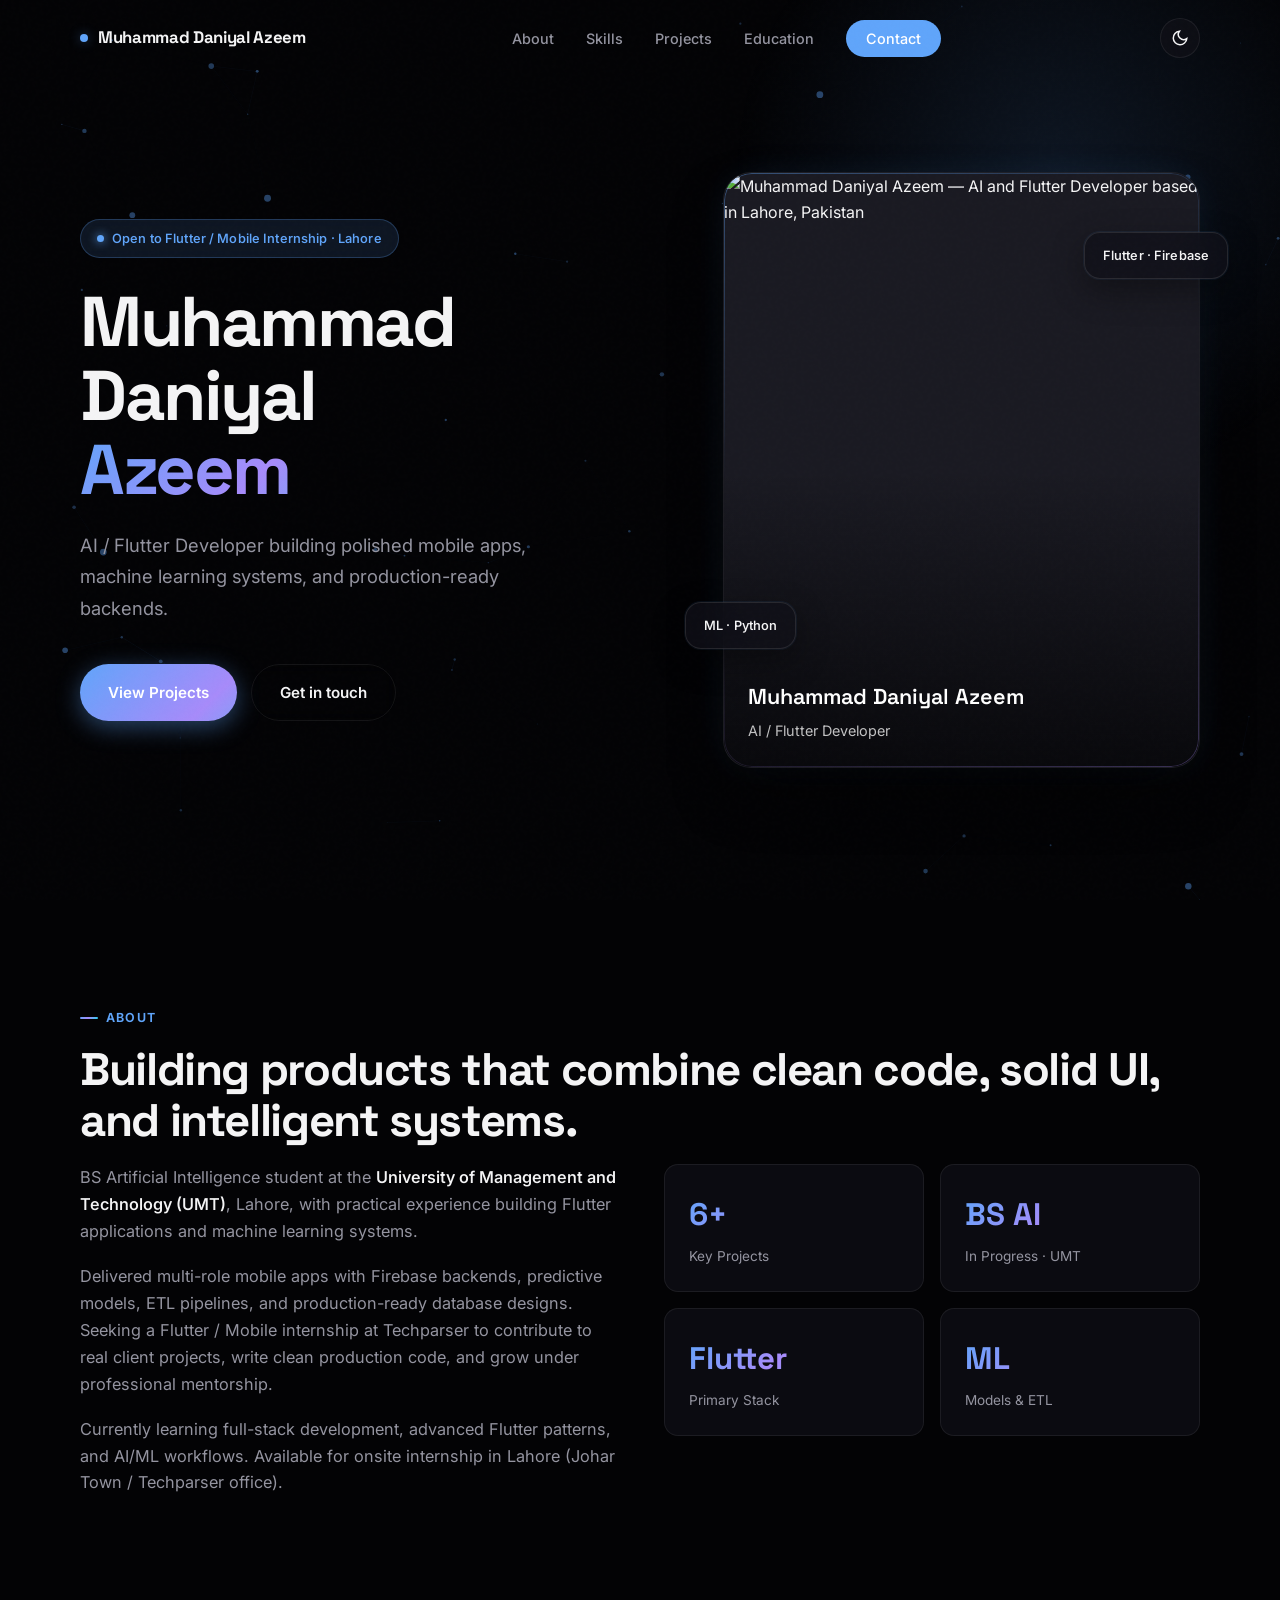
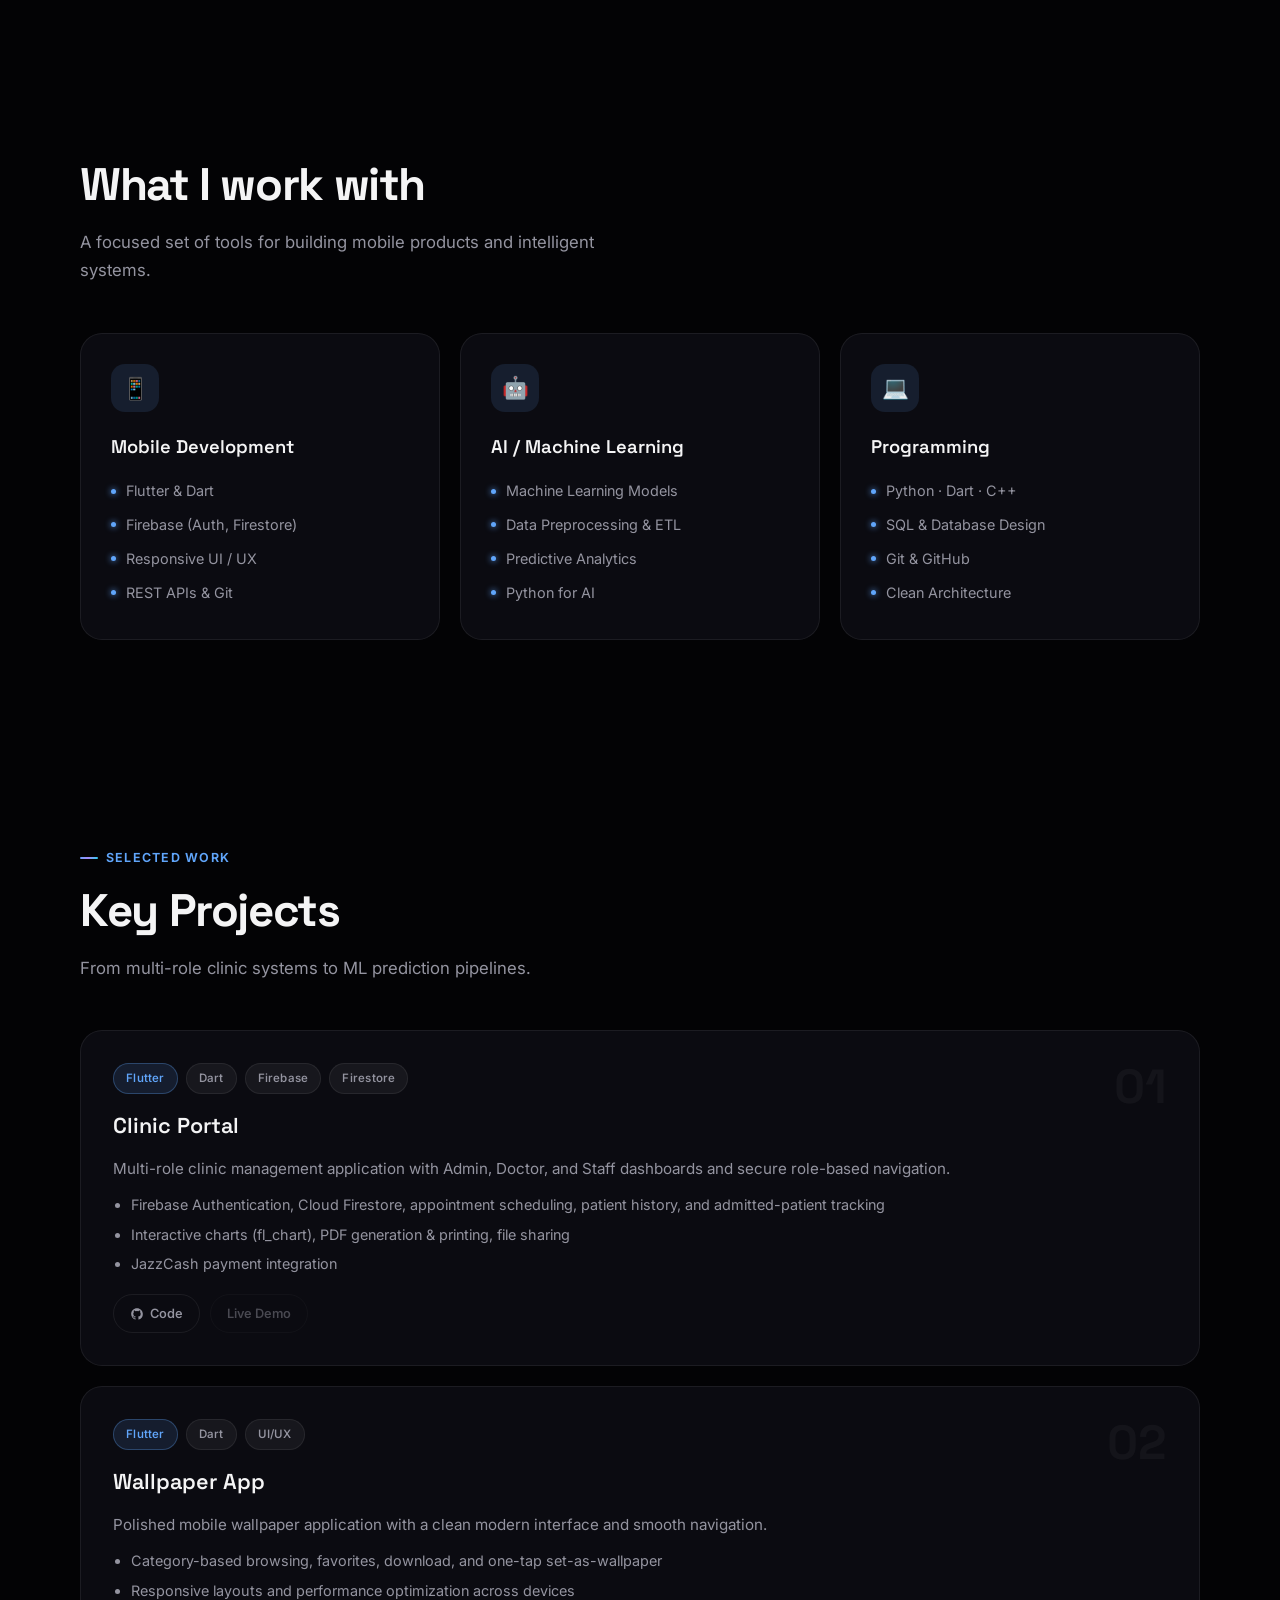
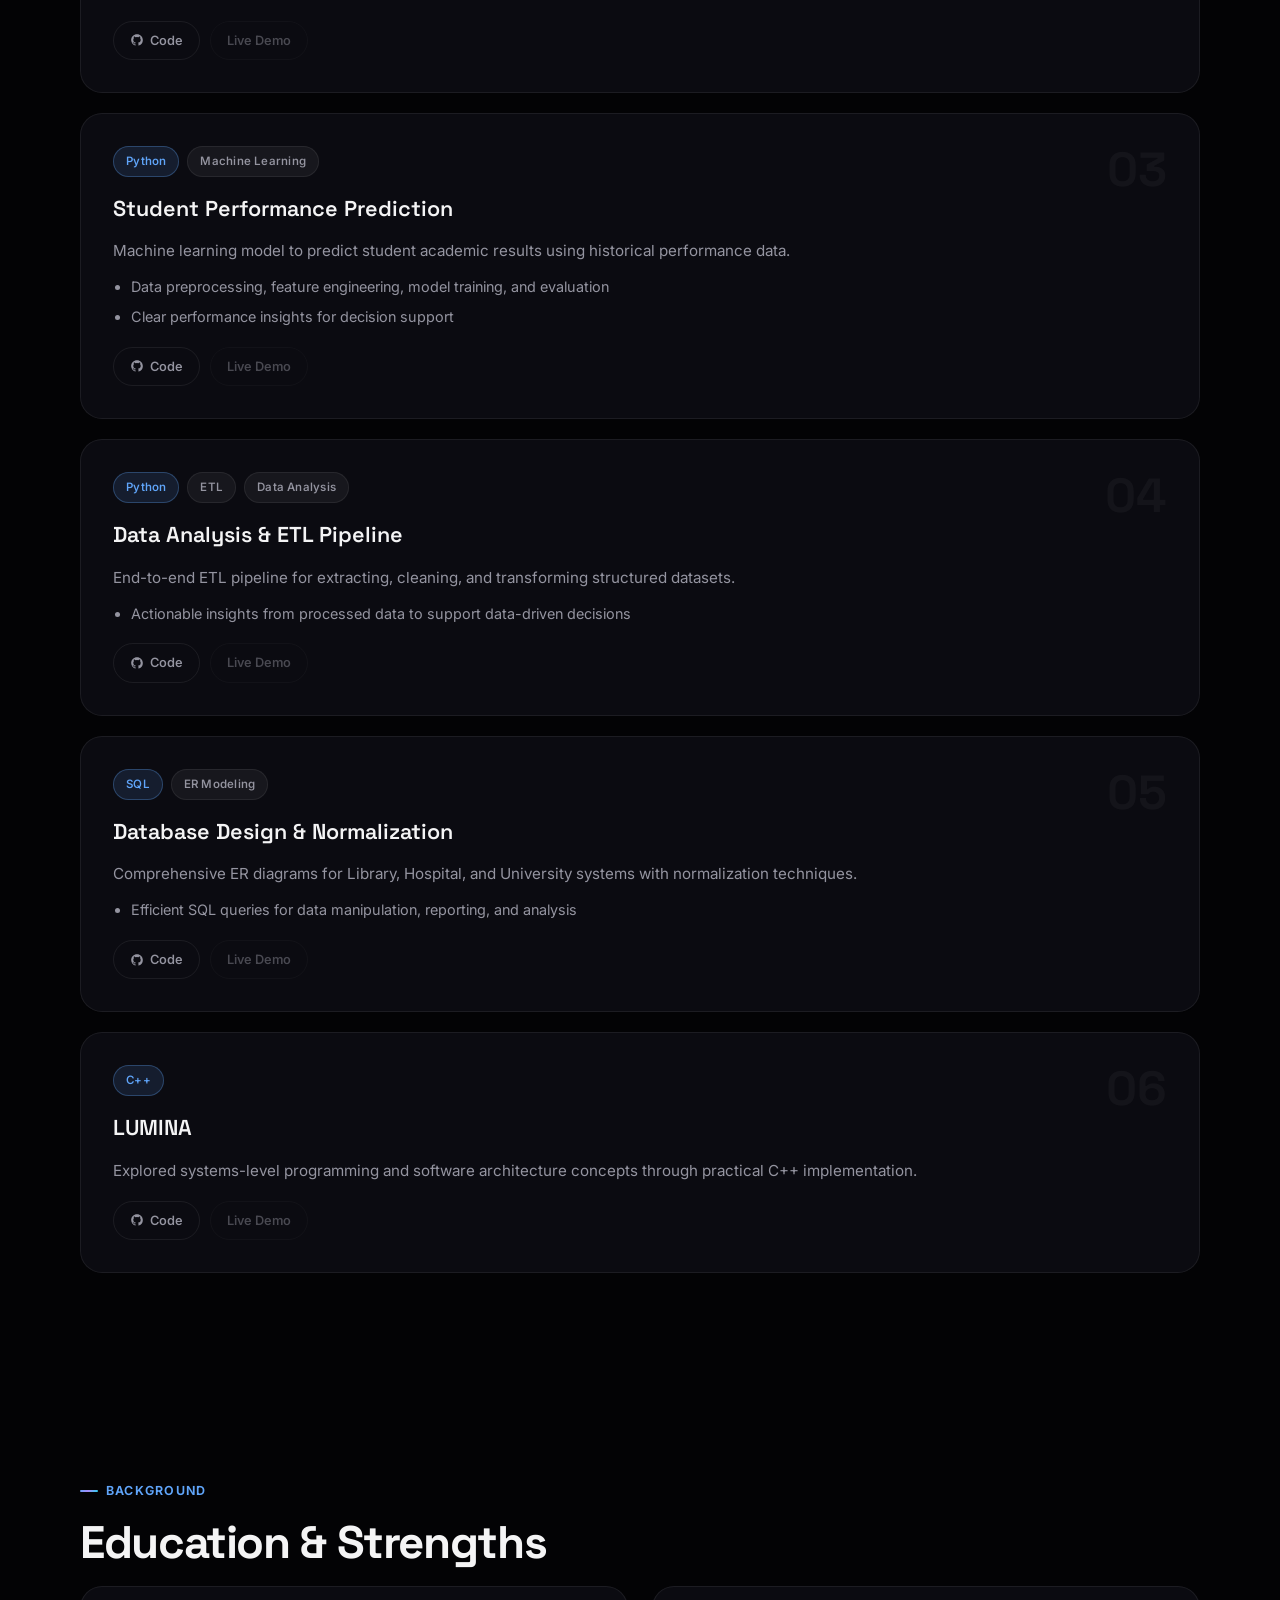
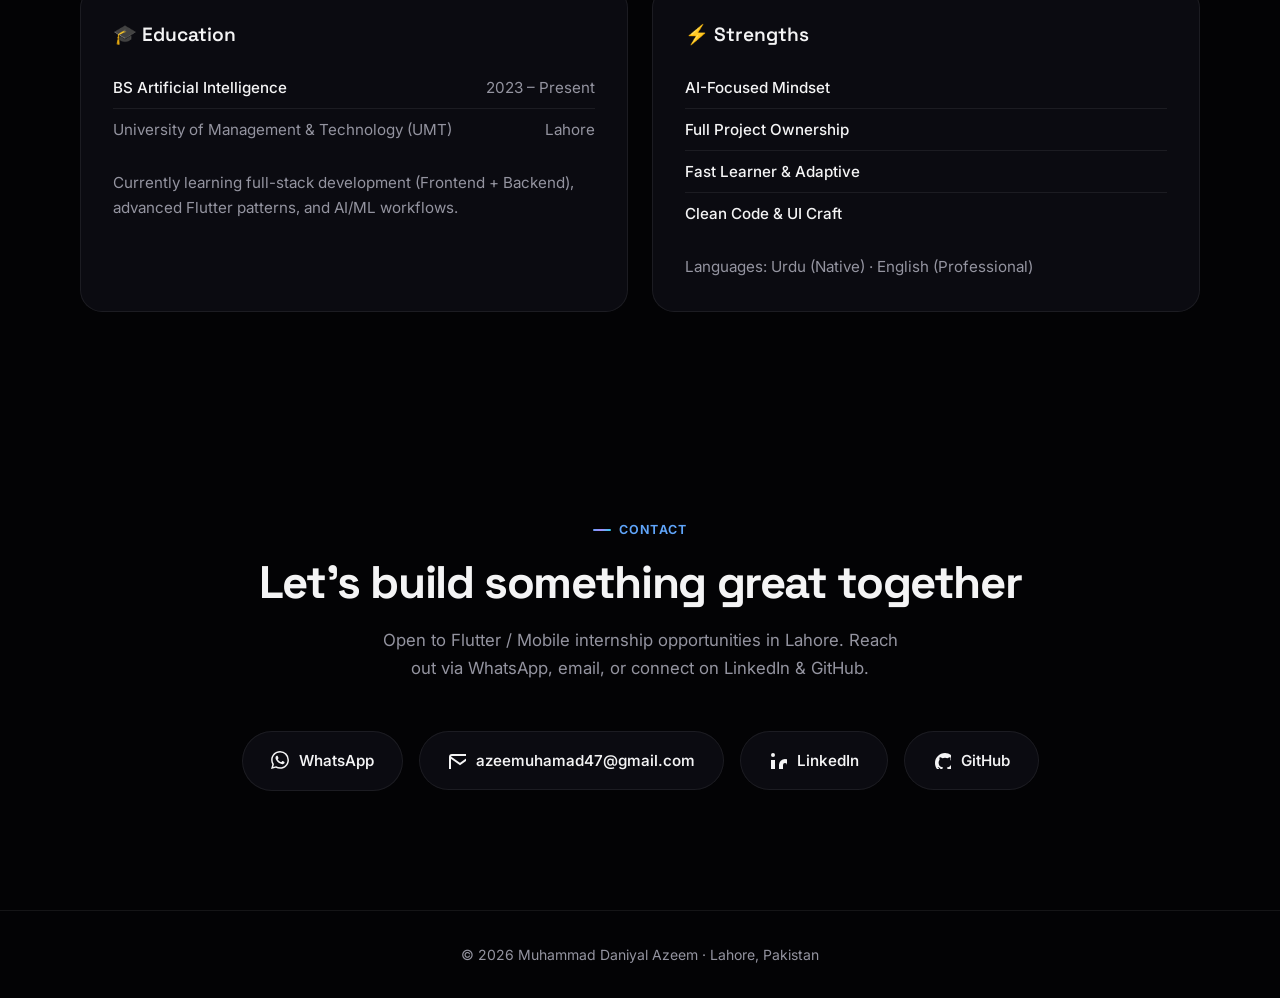
==== commit 0c84a502: "Add files via upload" ====
--- a/index.html
+++ b/index.html
@@ -53,6 +53,7 @@
         "jobTitle": "AI / Flutter Developer",
         "description": "BS Artificial Intelligence student and Flutter developer building multi-role mobile apps, machine learning models, and ETL pipelines.",
         "email": "azeemuhamad47@gmail.com",
+        "telephone": "+923006868447",
         "address": {
           "@type": "PostalAddress",
           "addressLocality": "Lahore",
@@ -98,34 +99,37 @@
   </script>
   <style>
     :root {
-      --bg: #050507;
-      --bg-elevated: #0c0c10;
-      --bg-card: #111116;
-      --border: rgba(255,255,255,0.08);
+      --bg: #030305;
+      --bg-elevated: #0a0a0e;
+      --bg-card: rgba(17,17,24,0.7);
+      --border: rgba(255,255,255,0.07);
       --text: #f4f4f5;
-      --text-muted: #a1a1aa;
-      --accent: #3b82f6;
-      --accent-soft: rgba(59,130,246,0.15);
-      --accent-glow: rgba(59,130,246,0.35);
-      --gradient: linear-gradient(135deg, #3b82f6 0%, #8b5cf6 50%, #06b6d4 100%);
-      --radius: 20px;
-      --radius-sm: 12px;
-      --nav-bg: rgba(5,5,7,0.75);
-      --photo-shadow: 0 25px 50px -12px rgba(0,0,0,0.6);
+      --text-muted: #9494a0;
+      --accent: #60a5fa;
+      --accent-2: #a78bfa;
+      --accent-soft: rgba(96,165,250,0.12);
+      --accent-glow: rgba(96,165,250,0.4);
+      --gradient: linear-gradient(135deg, #60a5fa 0%, #a78bfa 45%, #22d3ee 100%);
+      --radius: 22px;
+      --radius-sm: 14px;
+      --nav-bg: rgba(3,3,5,0.7);
+      --photo-shadow: 0 30px 60px -15px rgba(0,0,0,0.7), 0 0 40px -10px rgba(96,165,250,0.15);
+      --ease: cubic-bezier(0.22, 1, 0.36, 1);
     }
 
     [data-theme="light"] {
-      --bg: #f8fafc;
+      --bg: #f1f5f9;
       --bg-elevated: #ffffff;
-      --bg-card: #ffffff;
-      --border: rgba(15,23,42,0.1);
+      --bg-card: rgba(255,255,255,0.75);
+      --border: rgba(15,23,42,0.08);
       --text: #0f172a;
       --text-muted: #64748b;
       --accent: #2563eb;
-      --accent-soft: rgba(37,99,235,0.12);
-      --accent-glow: rgba(37,99,235,0.25);
-      --nav-bg: rgba(248,250,252,0.85);
-      --photo-shadow: 0 25px 50px -12px rgba(0,0,0,0.15);
+      --accent-2: #7c3aed;
+      --accent-soft: rgba(37,99,235,0.1);
+      --accent-glow: rgba(37,99,235,0.3);
+      --nav-bg: rgba(241,245,249,0.8);
+      --photo-shadow: 0 25px 50px -12px rgba(0,0,0,0.12), 0 0 30px -8px rgba(37,99,235,0.12);
     }
 
     * {
@@ -142,9 +146,33 @@
       font-family: 'Inter', system-ui, sans-serif;
       background: var(--bg);
       color: var(--text);
-      line-height: 1.6;
+      line-height: 1.65;
       overflow-x: hidden;
       -webkit-font-smoothing: antialiased;
+      transition: background 0.4s var(--ease), color 0.3s ease;
+    }
+
+    /* Ambient glow orbs */
+    body::after {
+      content: '';
+      position: fixed;
+      top: -20%;
+      right: -10%;
+      width: 55vw;
+      height: 55vw;
+      background: radial-gradient(circle, rgba(96,165,250,0.12) 0%, transparent 65%);
+      pointer-events: none;
+      z-index: 0;
+      animation: orbFloat 18s ease-in-out infinite alternate;
+    }
+
+    [data-theme="light"] body::after {
+      background: radial-gradient(circle, rgba(37,99,235,0.08) 0%, transparent 65%);
+    }
+
+    @keyframes orbFloat {
+      0% { transform: translate(0, 0) scale(1); }
+      100% { transform: translate(-8%, 12%) scale(1.15); }
     }
 
     /* Noise overlay for depth */
@@ -155,14 +183,14 @@
       background-image: url("data:image/svg+xml,%3Csvg viewBox='0 0 256 256' xmlns='http://www.w3.org/2000/svg'%3E%3Cfilter id='n'%3E%3CfeTurbulence type='fractalNoise' baseFrequency='0.85' numOctaves='4' stitchTiles='stitch'/%3E%3C/filter%3E%3Crect width='100%25' height='100%25' filter='url(%23n)' opacity='0.04'/%3E%3C/svg%3E");
       pointer-events: none;
       z-index: 9999;
-      opacity: 0.4;
+      opacity: 0.35;
     }
 
     [data-theme="light"] body::before {
-      opacity: 0.25;
-    }
-
-    /* Canvas for 3D background */
+      opacity: 0.2;
+    }
+
+    /* Canvas for particle background */
     #bg-canvas {
       position: fixed;
       top: 0;
@@ -171,7 +199,7 @@
       height: 100%;
       z-index: 0;
       pointer-events: none;
-      opacity: 0.6;
+      opacity: 0.55;
     }
 
     .container {
@@ -237,13 +265,20 @@
     .logo {
       font-family: 'Space Grotesk', sans-serif;
       font-weight: 700;
-      font-size: 1.15rem;
+      font-size: 1.05rem;
       letter-spacing: -0.02em;
       color: var(--text);
       text-decoration: none;
       display: flex;
       align-items: center;
       gap: 10px;
+      white-space: nowrap;
+    }
+
+    @media (max-width: 480px) {
+      .logo {
+        font-size: 0.85rem;
+      }
     }
 
     .logo-dot {
@@ -317,35 +352,38 @@
       align-items: center;
       gap: 8px;
       background: var(--accent-soft);
-      color: #93c5fd;
-      padding: 6px 14px;
+      color: var(--accent);
+      padding: 8px 16px;
       border-radius: 999px;
       font-size: 0.8rem;
-      font-weight: 500;
-      margin-bottom: 24px;
-      border: 1px solid rgba(59,130,246,0.25);
+      font-weight: 550;
+      margin-bottom: 28px;
+      border: 1px solid rgba(96,165,250,0.25);
+      backdrop-filter: blur(8px);
+      letter-spacing: 0.01em;
     }
 
     .hero-badge span {
-      width: 6px;
-      height: 6px;
-      background: #3b82f6;
+      width: 7px;
+      height: 7px;
+      background: var(--accent);
       border-radius: 50%;
+      box-shadow: 0 0 10px var(--accent);
       animation: pulse 2s infinite;
     }
 
     @keyframes pulse {
       0%, 100% { opacity: 1; transform: scale(1); }
-      50% { opacity: 0.5; transform: scale(1.3); }
+      50% { opacity: 0.45; transform: scale(1.4); }
     }
 
     .hero h1 {
       font-family: 'Space Grotesk', sans-serif;
-      font-size: clamp(2.6rem, 5.5vw, 4.2rem);
+      font-size: clamp(2.7rem, 5.8vw, 4.4rem);
       font-weight: 700;
-      line-height: 1.08;
-      letter-spacing: -0.03em;
-      margin-bottom: 20px;
+      line-height: 1.05;
+      letter-spacing: -0.035em;
+      margin-bottom: 22px;
     }
 
     .hero h1 .gradient {
@@ -353,14 +391,22 @@
       -webkit-background-clip: text;
       -webkit-text-fill-color: transparent;
       background-clip: text;
+      background-size: 200% auto;
+      animation: gradientShift 6s ease infinite;
+    }
+
+    @keyframes gradientShift {
+      0%, 100% { background-position: 0% center; }
+      50% { background-position: 100% center; }
     }
 
     .hero-sub {
       font-size: 1.15rem;
       color: var(--text-muted);
-      max-width: 480px;
-      margin-bottom: 36px;
+      max-width: 460px;
+      margin-bottom: 40px;
       font-weight: 400;
+      line-height: 1.7;
     }
 
     .hero-actions {
@@ -373,42 +419,53 @@
       display: inline-flex;
       align-items: center;
       gap: 8px;
-      padding: 14px 26px;
+      padding: 15px 28px;
       border-radius: 999px;
       font-weight: 600;
       font-size: 0.95rem;
       text-decoration: none;
-      transition: all 0.25s cubic-bezier(0.22,1,0.36,1);
+      transition: all 0.35s var(--ease);
       border: none;
       cursor: pointer;
+      position: relative;
+      overflow: hidden;
     }
 
     .btn-primary {
-      background: var(--accent);
+      background: var(--gradient);
+      background-size: 200% auto;
       color: white;
-      box-shadow: 0 4px 20px var(--accent-glow);
+      box-shadow: 0 6px 24px var(--accent-glow);
     }
 
     .btn-primary:hover {
-      transform: translateY(-2px);
-      box-shadow: 0 10px 30px var(--accent-glow);
+      transform: translateY(-3px) scale(1.02);
+      box-shadow: 0 14px 36px var(--accent-glow);
+      background-position: right center;
+    }
+
+    .btn-primary:active {
+      transform: translateY(-1px) scale(0.98);
     }
 
     .btn-ghost {
       background: transparent;
       color: var(--text);
       border: 1px solid var(--border);
+      backdrop-filter: blur(8px);
     }
 
     .btn-ghost:hover {
-      background: rgba(255,255,255,0.05);
-      border-color: rgba(255,255,255,0.15);
+      background: var(--accent-soft);
+      border-color: var(--accent);
+      color: var(--accent);
+      transform: translateY(-2px);
     }
 
     /* Photo card with 3D tilt */
     .hero-visual {
       position: relative;
-      perspective: 1200px;
+      perspective: 1400px;
     }
 
     .photo-card {
@@ -417,26 +474,51 @@
       overflow: hidden;
       background: var(--bg-card);
       border: 1px solid var(--border);
-      box-shadow: var(--photo-shadow), 0 0 0 1px var(--border);
+      box-shadow: var(--photo-shadow);
       transform-style: preserve-3d;
-      transition: transform 0.15s ease-out;
+      transition: transform 0.12s ease-out, box-shadow 0.3s ease;
       will-change: transform;
+    }
+
+    .photo-card::after {
+      content: '';
+      position: absolute;
+      inset: 0;
+      border-radius: 28px;
+      padding: 1px;
+      background: linear-gradient(160deg, rgba(96,165,250,0.4), transparent 40%, transparent 60%, rgba(167,139,250,0.3));
+      -webkit-mask: linear-gradient(#fff 0 0) content-box, linear-gradient(#fff 0 0);
+      mask: linear-gradient(#fff 0 0) content-box, linear-gradient(#fff 0 0);
+      -webkit-mask-composite: xor;
+      mask-composite: exclude;
+      pointer-events: none;
     }
 
     .photo-card img {
       width: 100%;
       height: auto;
+      min-height: 320px;
       display: block;
       aspect-ratio: 4/5;
       object-fit: cover;
       object-position: center top;
+      transition: transform 0.5s var(--ease);
+      background: #1a1a22;
+    }
+
+    .photo-card:hover img {
+      transform: scale(1.03);
     }
 
     .photo-overlay {
       position: absolute;
       inset: 0;
-      background: linear-gradient(to top, rgba(5,5,7,0.7) 0%, transparent 45%);
+      background: linear-gradient(to top, rgba(3,3,5,0.75) 0%, transparent 50%);
       pointer-events: none;
+    }
+
+    [data-theme="light"] .photo-overlay {
+      background: linear-gradient(to top, rgba(15,23,42,0.55) 0%, transparent 50%);
     }
 
     .photo-meta {
@@ -452,42 +534,51 @@
       font-size: 1.35rem;
       font-weight: 600;
       margin-bottom: 4px;
+      color: #fff;
     }
 
     .photo-meta p {
-      color: var(--text-muted);
+      color: rgba(255,255,255,0.75);
       font-size: 0.9rem;
     }
 
     .floating-badge {
       position: absolute;
-      background: rgba(17,17,22,0.9);
-      backdrop-filter: blur(12px);
-      border: 1px solid var(--border);
-      border-radius: 14px;
-      padding: 12px 16px;
+      background: rgba(17,17,24,0.75);
+      backdrop-filter: blur(16px) saturate(1.4);
+      border: 1px solid rgba(255,255,255,0.1);
+      border-radius: 16px;
+      padding: 12px 18px;
       font-size: 0.8rem;
-      font-weight: 500;
-      box-shadow: 0 10px 30px rgba(0,0,0,0.4);
+      font-weight: 550;
+      box-shadow: 0 12px 32px rgba(0,0,0,0.35), 0 0 0 1px rgba(96,165,250,0.08);
       z-index: 5;
-      animation: float 6s ease-in-out infinite;
+      animation: float 5.5s ease-in-out infinite;
+      color: var(--text);
+      letter-spacing: 0.01em;
+    }
+
+    [data-theme="light"] .floating-badge {
+      background: rgba(255,255,255,0.85);
+      border-color: rgba(15,23,42,0.08);
+      box-shadow: 0 12px 28px rgba(0,0,0,0.08);
     }
 
     .floating-badge.one {
-      top: 12%;
-      right: -8%;
+      top: 10%;
+      right: -6%;
       animation-delay: 0s;
     }
 
     .floating-badge.two {
-      bottom: 22%;
-      left: -10%;
-      animation-delay: 1.5s;
+      bottom: 20%;
+      left: -8%;
+      animation-delay: 1.8s;
     }
 
     @keyframes float {
-      0%, 100% { transform: translateY(0); }
-      50% { transform: translateY(-12px); }
+      0%, 100% { transform: translateY(0) rotate(-1deg); }
+      50% { transform: translateY(-14px) rotate(1deg); }
     }
 
     /* SECTIONS */
@@ -501,27 +592,36 @@
       align-items: center;
       gap: 8px;
       color: var(--accent);
-      font-size: 0.8rem;
-      font-weight: 600;
-      letter-spacing: 0.08em;
+      font-size: 0.78rem;
+      font-weight: 650;
+      letter-spacing: 0.1em;
       text-transform: uppercase;
       margin-bottom: 16px;
     }
 
+    .section-label::before {
+      content: '';
+      width: 18px;
+      height: 2px;
+      background: var(--gradient);
+      border-radius: 2px;
+    }
+
     .section-title {
       font-family: 'Space Grotesk', sans-serif;
-      font-size: clamp(1.9rem, 3.5vw, 2.75rem);
+      font-size: clamp(1.95rem, 3.6vw, 2.85rem);
       font-weight: 700;
-      letter-spacing: -0.025em;
-      margin-bottom: 20px;
-      line-height: 1.15;
+      letter-spacing: -0.03em;
+      margin-bottom: 18px;
+      line-height: 1.12;
     }
 
     .section-desc {
       color: var(--text-muted);
       font-size: 1.05rem;
-      max-width: 540px;
+      max-width: 520px;
       margin-bottom: 48px;
+      line-height: 1.7;
     }
 
     /* ABOUT */
@@ -554,25 +654,49 @@
       border: 1px solid var(--border);
       border-radius: var(--radius-sm);
       padding: 24px;
-      transition: border-color 0.25s, transform 0.25s;
+      transition: all 0.35s var(--ease);
+      backdrop-filter: blur(12px);
+      position: relative;
+      overflow: hidden;
+    }
+
+    .stat-card::after {
+      content: '';
+      position: absolute;
+      inset: 0;
+      background: radial-gradient(circle at 80% 20%, var(--accent-soft), transparent 60%);
+      opacity: 0;
+      transition: opacity 0.35s;
     }
 
     .stat-card:hover {
-      border-color: rgba(59,130,246,0.35);
-      transform: translateY(-3px);
+      border-color: rgba(96,165,250,0.35);
+      transform: translateY(-4px);
+      box-shadow: 0 16px 32px -12px rgba(0,0,0,0.35);
+    }
+
+    .stat-card:hover::after {
+      opacity: 1;
     }
 
     .stat-card .num {
       font-family: 'Space Grotesk', sans-serif;
-      font-size: 1.9rem;
+      font-size: 1.95rem;
       font-weight: 700;
-      color: var(--accent);
+      background: var(--gradient);
+      -webkit-background-clip: text;
+      -webkit-text-fill-color: transparent;
+      background-clip: text;
       margin-bottom: 4px;
+      position: relative;
+      z-index: 1;
     }
 
     .stat-card .label {
       font-size: 0.85rem;
       color: var(--text-muted);
+      position: relative;
+      z-index: 1;
     }
 
     /* SKILLS */
@@ -586,10 +710,11 @@
       background: var(--bg-card);
       border: 1px solid var(--border);
       border-radius: var(--radius);
-      padding: 28px;
-      transition: all 0.3s cubic-bezier(0.22,1,0.36,1);
+      padding: 30px;
+      transition: all 0.4s var(--ease);
       position: relative;
       overflow: hidden;
+      backdrop-filter: blur(14px);
     }
 
     .skill-card::before {
@@ -601,36 +726,56 @@
       height: 2px;
       background: var(--gradient);
       opacity: 0;
-      transition: opacity 0.3s;
+      transition: opacity 0.35s;
+    }
+
+    .skill-card::after {
+      content: '';
+      position: absolute;
+      top: -40%;
+      right: -30%;
+      width: 60%;
+      height: 60%;
+      background: radial-gradient(circle, var(--accent-soft), transparent 70%);
+      opacity: 0;
+      transition: opacity 0.4s;
+      pointer-events: none;
     }
 
     .skill-card:hover {
-      transform: translateY(-6px);
-      border-color: rgba(59,130,246,0.3);
-      box-shadow: 0 20px 40px -15px rgba(0,0,0,0.5);
-    }
-
-    .skill-card:hover::before {
+      transform: translateY(-8px);
+      border-color: rgba(96,165,250,0.3);
+      box-shadow: 0 24px 48px -18px rgba(0,0,0,0.45), 0 0 0 1px rgba(96,165,250,0.08);
+    }
+
+    .skill-card:hover::before,
+    .skill-card:hover::after {
       opacity: 1;
     }
 
     .skill-icon {
-      width: 44px;
-      height: 44px;
-      border-radius: 12px;
+      width: 48px;
+      height: 48px;
+      border-radius: 14px;
       background: var(--accent-soft);
       display: flex;
       align-items: center;
       justify-content: center;
-      margin-bottom: 18px;
-      font-size: 1.3rem;
+      margin-bottom: 20px;
+      font-size: 1.35rem;
+      transition: transform 0.35s var(--ease), background 0.3s;
+    }
+
+    .skill-card:hover .skill-icon {
+      transform: scale(1.08) rotate(-3deg);
+      background: rgba(96,165,250,0.2);
     }
 
     .skill-card h3 {
       font-family: 'Space Grotesk', sans-serif;
       font-size: 1.15rem;
       font-weight: 600;
-      margin-bottom: 10px;
+      margin-bottom: 12px;
     }
 
     .skill-card ul {
@@ -640,10 +785,15 @@
     }
 
     .skill-card li {
-      padding: 4px 0;
+      padding: 5px 0;
       display: flex;
       align-items: center;
-      gap: 8px;
+      gap: 10px;
+      transition: color 0.2s, transform 0.2s;
+    }
+
+    .skill-card:hover li {
+      color: var(--text);
     }
 
     .skill-card li::before {
@@ -653,12 +803,13 @@
       border-radius: 50%;
       background: var(--accent);
       flex-shrink: 0;
+      box-shadow: 0 0 6px var(--accent);
     }
 
     /* PROJECTS */
     .projects-grid {
       display: grid;
-      gap: 24px;
+      gap: 20px;
     }
 
     .project-card {
@@ -670,15 +821,32 @@
       grid-template-columns: 1fr auto;
       gap: 24px;
       align-items: start;
-      transition: all 0.3s cubic-bezier(0.22,1,0.36,1);
+      transition: all 0.4s var(--ease);
       position: relative;
       overflow: hidden;
+      backdrop-filter: blur(14px);
+    }
+
+    .project-card::before {
+      content: '';
+      position: absolute;
+      left: 0;
+      top: 0;
+      bottom: 0;
+      width: 3px;
+      background: var(--gradient);
+      opacity: 0;
+      transition: opacity 0.35s;
     }
 
     .project-card:hover {
-      border-color: rgba(59,130,246,0.35);
-      transform: translateY(-4px);
-      box-shadow: 0 25px 50px -20px rgba(0,0,0,0.55);
+      border-color: rgba(96,165,250,0.3);
+      transform: translateY(-5px) translateX(2px);
+      box-shadow: 0 28px 56px -20px rgba(0,0,0,0.5), 0 0 40px -15px rgba(96,165,250,0.12);
+    }
+
+    .project-card:hover::before {
+      opacity: 1;
     }
 
     .project-tags {
@@ -689,19 +857,25 @@
     }
 
     .tag {
-      font-size: 0.75rem;
-      font-weight: 500;
+      font-size: 0.72rem;
+      font-weight: 550;
       padding: 5px 12px;
       border-radius: 999px;
-      background: rgba(255,255,255,0.06);
+      background: rgba(255,255,255,0.05);
       color: var(--text-muted);
       border: 1px solid var(--border);
+      letter-spacing: 0.02em;
+      transition: border-color 0.2s, color 0.2s;
+    }
+
+    .project-card:hover .tag {
+      border-color: rgba(96,165,250,0.2);
     }
 
     .tag.primary {
       background: var(--accent-soft);
-      color: #93c5fd;
-      border-color: rgba(59,130,246,0.25);
+      color: var(--accent);
+      border-color: rgba(96,165,250,0.3);
     }
 
     .project-card h3 {
@@ -794,6 +968,14 @@
       border-radius: var(--radius);
       padding: 32px;
       height: 100%;
+      backdrop-filter: blur(14px);
+      transition: border-color 0.35s, transform 0.35s var(--ease), box-shadow 0.35s;
+    }
+
+    .info-card:hover {
+      border-color: rgba(96,165,250,0.25);
+      transform: translateY(-3px);
+      box-shadow: 0 20px 40px -16px rgba(0,0,0,0.35);
     }
 
     .info-card h3 {
@@ -866,15 +1048,18 @@
       border-radius: 999px;
       color: var(--text);
       text-decoration: none;
-      font-weight: 500;
+      font-weight: 550;
       font-size: 0.95rem;
-      transition: all 0.25s;
+      transition: all 0.35s var(--ease);
+      backdrop-filter: blur(12px);
     }
 
     .contact-link:hover {
       border-color: var(--accent);
       background: var(--accent-soft);
-      transform: translateY(-2px);
+      transform: translateY(-3px) scale(1.02);
+      box-shadow: 0 12px 28px -8px var(--accent-glow);
+      color: var(--accent);
     }
 
     /* FOOTER */
@@ -898,14 +1083,22 @@
     /* SCROLL REVEAL */
     .reveal {
       opacity: 0;
-      transform: translateY(30px);
-      transition: opacity 0.7s cubic-bezier(0.22,1,0.36,1), transform 0.7s cubic-bezier(0.22,1,0.36,1);
+      transform: translateY(36px) scale(0.98);
+      transition: opacity 0.8s var(--ease), transform 0.8s var(--ease);
     }
 
     .reveal.visible {
       opacity: 1;
-      transform: translateY(0);
-    }
+      transform: translateY(0) scale(1);
+    }
+
+    .skills-grid .reveal:nth-child(2) { transition-delay: 0.08s; }
+    .skills-grid .reveal:nth-child(3) { transition-delay: 0.16s; }
+    .projects-grid .reveal:nth-child(2) { transition-delay: 0.06s; }
+    .projects-grid .reveal:nth-child(3) { transition-delay: 0.12s; }
+    .projects-grid .reveal:nth-child(4) { transition-delay: 0.18s; }
+    .projects-grid .reveal:nth-child(5) { transition-delay: 0.24s; }
+    .projects-grid .reveal:nth-child(6) { transition-delay: 0.3s; }
 
     /* MOBILE */
     @media (max-width: 900px) {
@@ -969,7 +1162,7 @@
     <div class="container nav-inner">
       <a href="#" class="logo" aria-label="Muhammad Daniyal Azeem — Home">
         <span class="logo-dot" aria-hidden="true"></span>
-        Daniyal Azeem
+        Muhammad Daniyal Azeem
       </a>
       <ul class="nav-links">
         <li><a href="#about">About</a></li>
@@ -1015,7 +1208,7 @@
 
       <div class="hero-visual">
         <div class="photo-card" id="photoCard">
-          <img src="profile.jpg" alt="Muhammad Daniyal Azeem — AI and Flutter Developer based in Lahore, Pakistan" width="480" height="600" loading="eager" fetchpriority="high" />
+          <img src="profile.jpg" alt="Muhammad Daniyal Azeem — AI and Flutter Developer based in Lahore, Pakistan" width="800" height="1025" loading="eager" fetchpriority="high" decoding="async" />
           <div class="photo-overlay"></div>
           <div class="photo-meta">
             <h3>Muhammad Daniyal Azeem</h3>
@@ -1297,9 +1490,13 @@
       <div class="section-label reveal">Contact</div>
       <h2 class="section-title reveal">Let’s build something great together</h2>
       <p class="section-desc reveal">
-        Open to Flutter / Mobile internship opportunities in Lahore. Reach out via email or connect on LinkedIn & GitHub.
+        Open to Flutter / Mobile internship opportunities in Lahore. Reach out via WhatsApp, email, or connect on LinkedIn & GitHub.
       </p>
       <div class="contact-links reveal">
+        <a href="https://wa.me/923006868447" target="_blank" rel="noopener" class="contact-link" aria-label="Chat on WhatsApp +92 300 6868447">
+          <svg width="18" height="18" fill="currentColor" viewBox="0 0 24 24" aria-hidden="true"><path d="M17.472 14.382c-.297-.149-1.758-.867-2.03-.967-.273-.099-.471-.148-.67.15-.197.297-.767.966-.94 1.164-.173.199-.347.223-.644.075-.297-.15-1.255-.463-2.39-1.475-.883-.788-1.48-1.761-1.653-2.059-.173-.297-.018-.458.13-.606.134-.133.298-.347.446-.52.149-.174.198-.298.298-.497.099-.198.05-.371-.025-.52-.075-.149-.669-1.612-.916-2.207-.242-.579-.487-.5-.669-.51-.173-.008-.371-.01-.57-.01-.198 0-.52.074-.792.372-.272.297-1.04 1.016-1.04 2.479 0 1.462 1.065 2.875 1.213 3.074.149.198 2.096 3.2 5.077 4.487.709.306 1.262.489 1.694.625.712.227 1.36.195 1.871.118.571-.085 1.758-.719 2.006-1.413.248-.694.248-1.289.173-1.413-.074-.124-.272-.198-.57-.347m-5.421 7.403h-.004a9.87 9.87 0 01-5.031-1.378l-.361-.214-3.741.982.998-3.648-.235-.374a9.86 9.86 0 01-1.51-5.26c.001-5.45 4.436-9.884 9.888-9.884 2.64 0 5.122 1.03 6.988 2.898a9.825 9.825 0 012.893 6.994c-.003 5.45-4.435 9.884-9.885 9.884m8.413-18.297A11.815 11.815 0 0012.05 0C5.495 0 .16 5.335.157 11.892c0 2.096.547 4.142 1.588 5.945L.057 24l6.305-1.654a11.882 11.882 0 005.683 1.448h.005c6.554 0 11.89-5.335 11.893-11.893a11.821 11.821 0 00-3.48-8.413z"/></svg>
+          WhatsApp
+        </a>
         <a href="mailto:azeemuhamad47@gmail.com" class="contact-link">
           <svg width="18" height="18" fill="none" stroke="currentColor" stroke-width="2"><path d="M4 4h16c1.1 0 2 .9 2 2v12c0 1.1-.9 2-2 2H4c-1.1 0-2-.9-2-2V6c0-1.1.9-2 2-2z"/><polyline points="22,6 12,13 2,6"/></svg>
           azeemuhamad47@gmail.com
@@ -1352,22 +1549,28 @@
       nav.classList.toggle('scrolled', window.scrollY > 40);
     });
 
-    // 3D tilt on photo card
+    // 3D tilt on photo card (smoother)
     const card = document.getElementById('photoCard');
     if (card) {
+      let targetX = 0, targetY = 0, currentX = 0, currentY = 0;
       card.addEventListener('mousemove', (e) => {
         const rect = card.getBoundingClientRect();
         const x = e.clientX - rect.left;
         const y = e.clientY - rect.top;
-        const centerX = rect.width / 2;
-        const centerY = rect.height / 2;
-        const rotateX = (y - centerY) / 18;
-        const rotateY = (centerX - x) / 18;
-        card.style.transform = `rotateX(${rotateX}deg) rotateY(${rotateY}deg) scale(1.02)`;
+        targetY = ((x - rect.width / 2) / rect.width) * 14;
+        targetX = ((rect.height / 2 - y) / rect.height) * 14;
       });
       card.addEventListener('mouseleave', () => {
-        card.style.transform = 'rotateX(0) rotateY(0) scale(1)';
+        targetX = 0;
+        targetY = 0;
       });
+      function animateTilt() {
+        currentX += (targetX - currentX) * 0.1;
+        currentY += (targetY - currentY) * 0.1;
+        card.style.transform = `rotateX(${currentX}deg) rotateY(${currentY}deg) scale(${1 + Math.abs(currentX + currentY) * 0.002})`;
+        requestAnimationFrame(animateTilt);
+      }
+      animateTilt();
     }
 
     // Scroll reveal
@@ -1382,10 +1585,11 @@
 
     reveals.forEach((el) => observer.observe(el));
 
-    // Subtle particle / 3D background with canvas
+    // Particle network background
     const canvas = document.getElementById('bg-canvas');
     const ctx = canvas.getContext('2d');
     let width, height, particles;
+    const isLight = () => document.documentElement.getAttribute('data-theme') === 'light';
 
     function resize() {
       width = canvas.width = window.innerWidth;
@@ -1393,22 +1597,44 @@
     }
 
     function createParticles() {
-      const count = Math.min(60, Math.floor(width * height / 18000));
+      const count = Math.min(70, Math.floor(width * height / 14000));
       particles = [];
       for (let i = 0; i < count; i++) {
         particles.push({
           x: Math.random() * width,
           y: Math.random() * height,
-          z: Math.random() * 1.5 + 0.3,
-          vx: (Math.random() - 0.5) * 0.15,
-          vy: (Math.random() - 0.5) * 0.15,
-          size: Math.random() * 1.8 + 0.4
+          z: Math.random() * 1.4 + 0.4,
+          vx: (Math.random() - 0.5) * 0.22,
+          vy: (Math.random() - 0.5) * 0.22,
+          size: Math.random() * 1.6 + 0.5
         });
       }
     }
 
     function draw() {
       ctx.clearRect(0, 0, width, height);
+      const light = isLight();
+      const r = light ? 37 : 96;
+      const g = light ? 99 : 165;
+      const b = light ? 235 : 250;
+
+      // Draw connections
+      for (let i = 0; i < particles.length; i++) {
+        for (let j = i + 1; j < particles.length; j++) {
+          const a = particles[i], c = particles[j];
+          const dx = a.x - c.x, dy = a.y - c.y;
+          const dist = Math.sqrt(dx * dx + dy * dy);
+          if (dist < 120) {
+            ctx.beginPath();
+            ctx.moveTo(a.x, a.y);
+            ctx.lineTo(c.x, c.y);
+            ctx.strokeStyle = `rgba(${r},${g},${b},${(1 - dist / 120) * 0.12})`;
+            ctx.lineWidth = 0.8;
+            ctx.stroke();
+          }
+        }
+      }
+
       for (const p of particles) {
         p.x += p.vx * p.z;
         p.y += p.vy * p.z;
@@ -1417,10 +1643,10 @@
         if (p.y < 0) p.y = height;
         if (p.y > height) p.y = 0;
 
-        const alpha = 0.15 + p.z * 0.25;
+        const alpha = 0.2 + p.z * 0.3;
         ctx.beginPath();
         ctx.arc(p.x, p.y, p.size * p.z, 0, Math.PI * 2);
-        ctx.fillStyle = `rgba(59, 130, 246, ${alpha})`;
+        ctx.fillStyle = `rgba(${r},${g},${b},${alpha})`;
         ctx.fill();
       }
       requestAnimationFrame(draw);
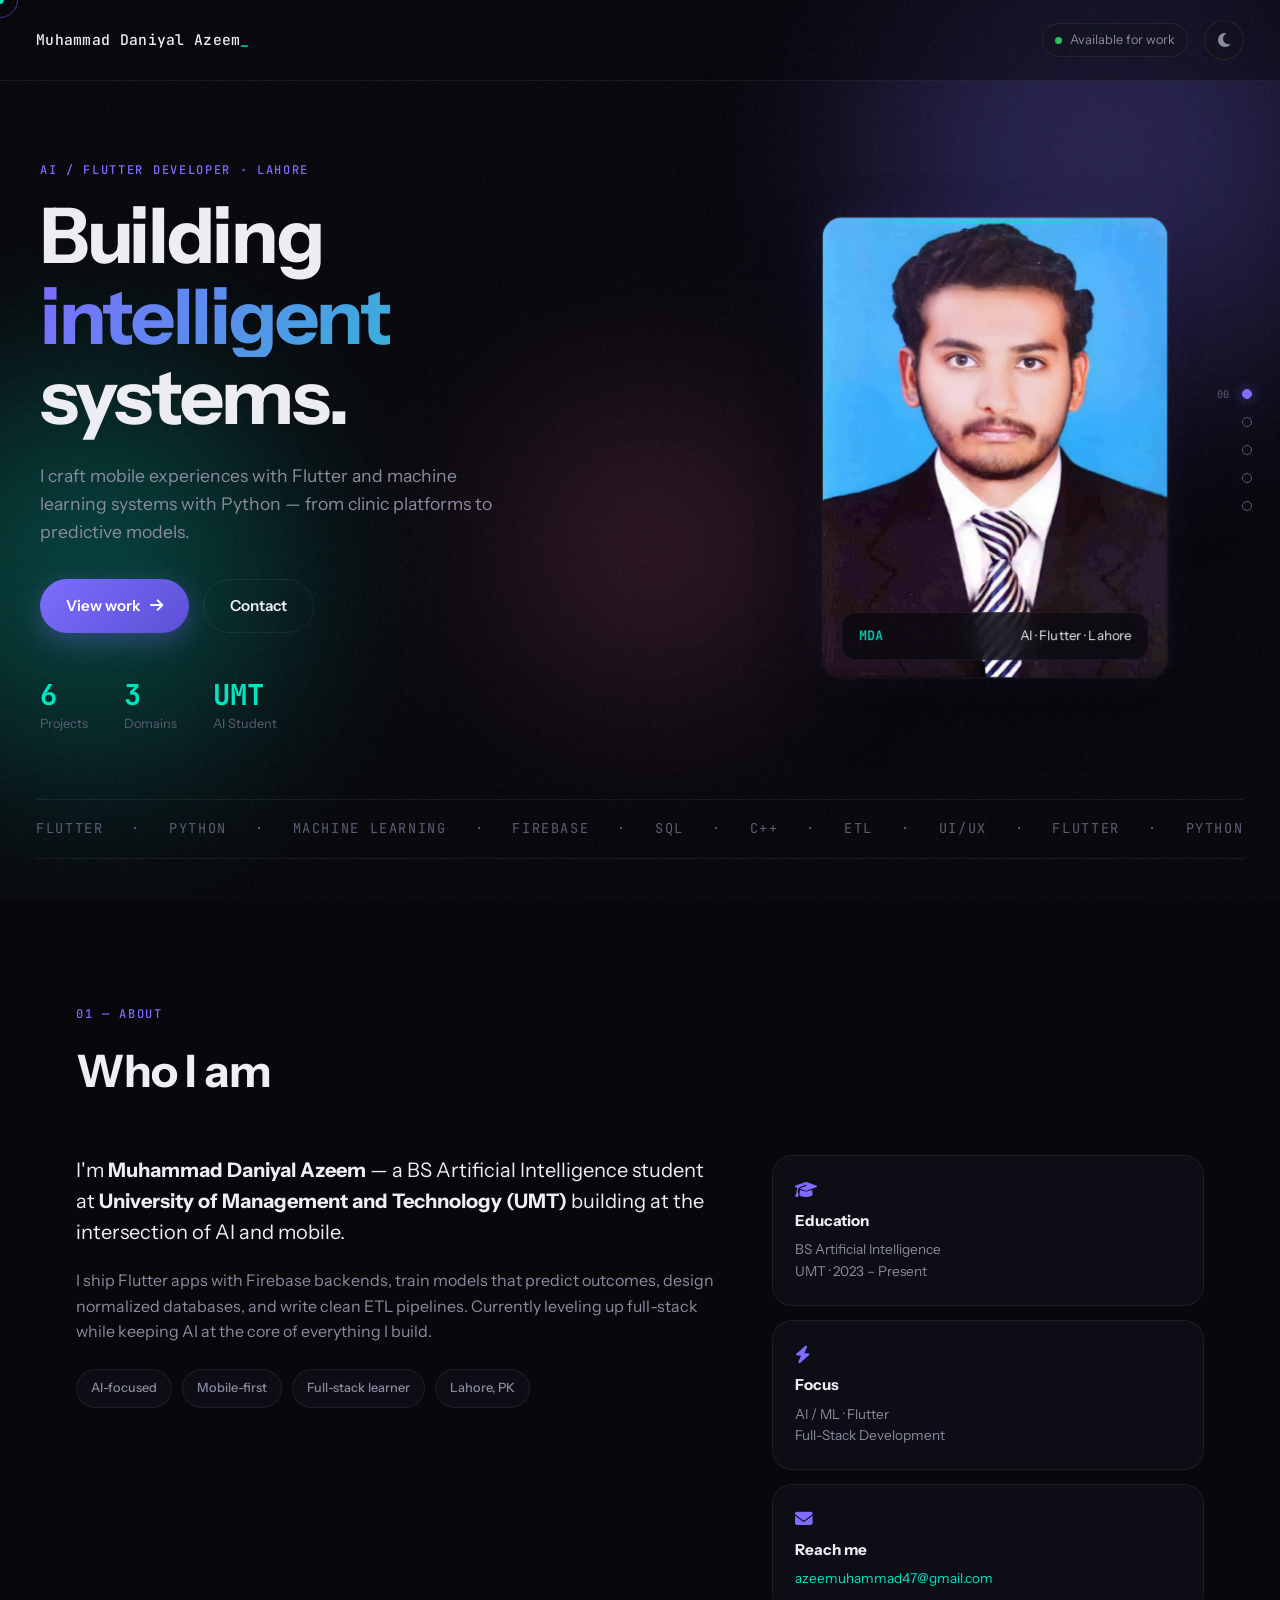
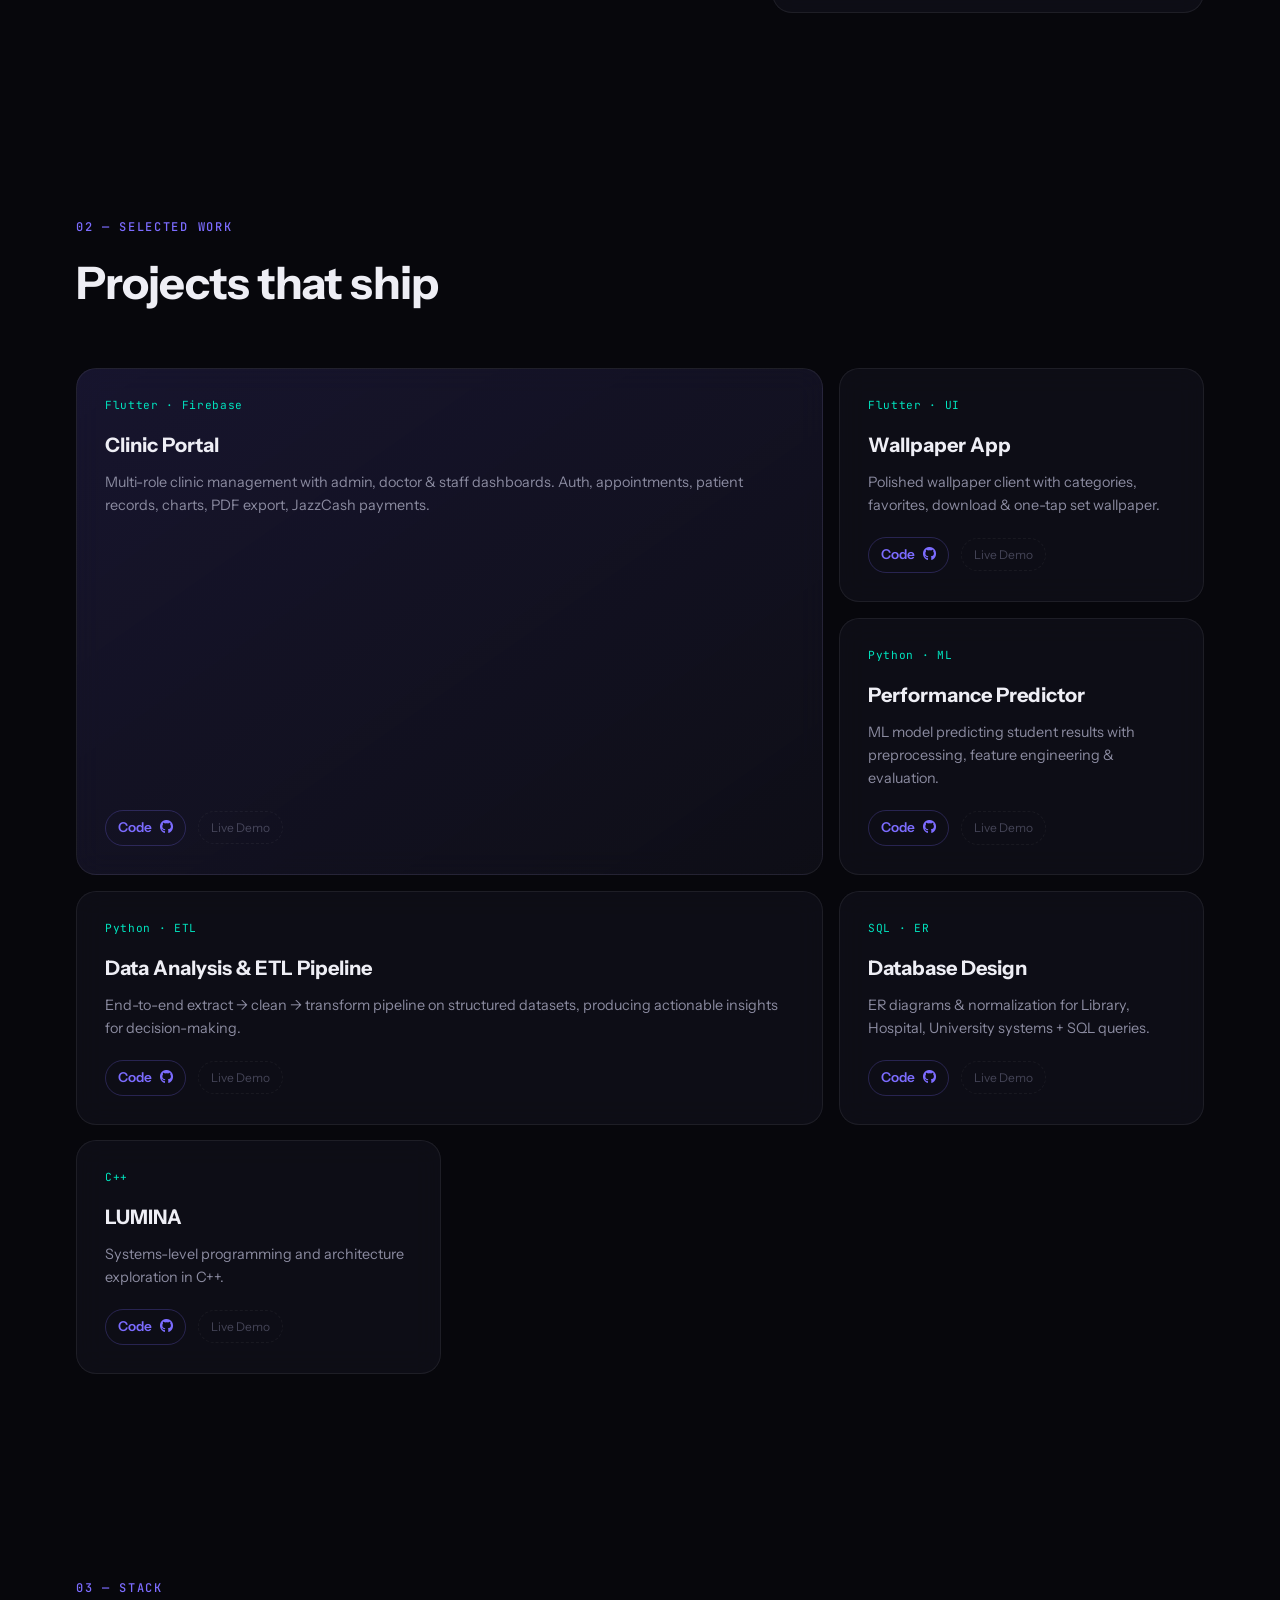
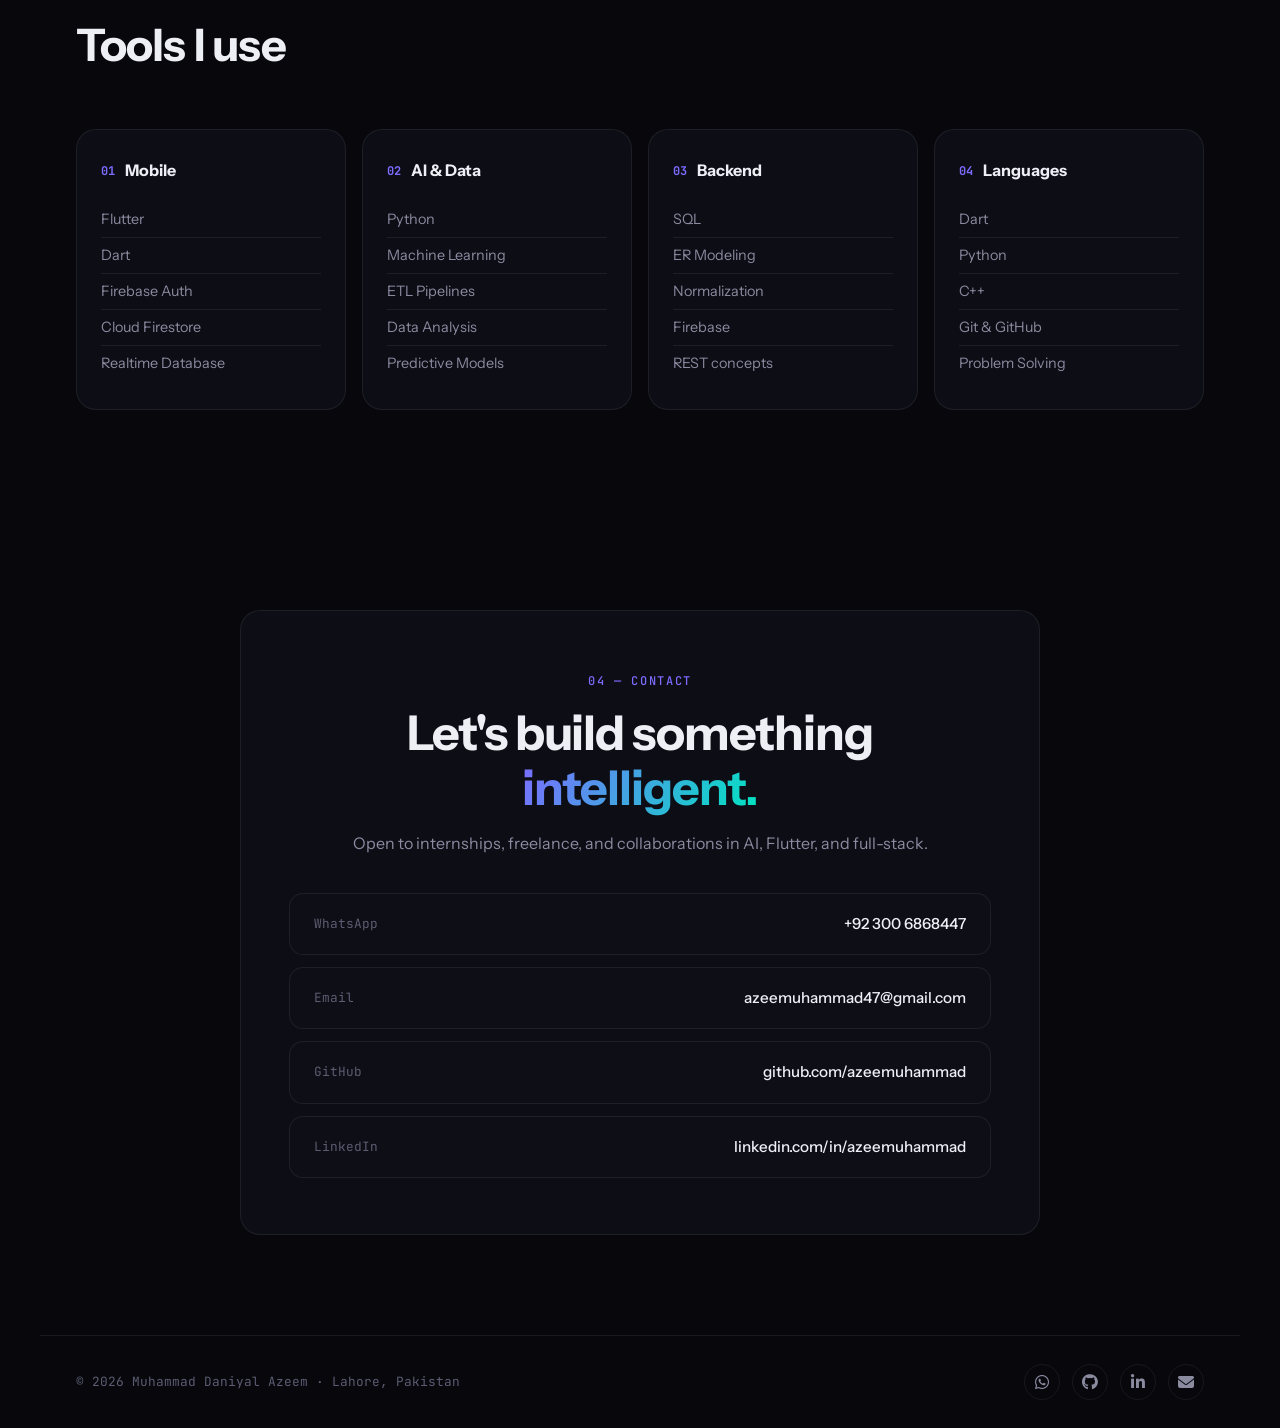
==== commit 512c2409: "Add files via upload" ====
--- a/index.html
+++ b/index.html
@@ -4,42 +4,37 @@
   <meta charset="UTF-8" />
   <meta name="viewport" content="width=device-width, initial-scale=1.0" />
   <title>Muhammad Daniyal Azeem | AI / Flutter Developer Portfolio</title>
-  <meta name="description" content="Muhammad Daniyal Azeem — AI / Flutter Developer from Lahore. Building multi-role Flutter apps with Firebase, machine learning models, ETL pipelines, and clean production code. Open to Flutter internship opportunities." />
+  <meta name="description" content="Muhammad Daniyal Azeem — AI / Flutter Developer from Lahore. Building multi-role Flutter apps with Firebase, machine learning models, ETL pipelines, and production-ready code. Open to Flutter internship." />
   <meta name="author" content="Muhammad Daniyal Azeem" />
   <meta name="robots" content="index, follow, max-image-preview:large, max-snippet:-1, max-video-preview:-1" />
   <meta name="keywords" content="Muhammad Daniyal Azeem, Flutter Developer, AI Developer, Machine Learning, Firebase, Dart, Mobile App Developer, Lahore, Flutter Internship, Portfolio" />
-  <meta name="theme-color" content="#050507" />
+  <meta name="theme-color" content="#07070c" />
   <meta name="color-scheme" content="dark light" />
-
-  <!-- Canonical (replace with your real domain after hosting) -->
   <link rel="canonical" href="https://azeemuhammad.github.io/" />
 
-  <!-- Open Graph / Facebook -->
+  <!-- Open Graph -->
   <meta property="og:type" content="website" />
   <meta property="og:url" content="https://azeemuhammad.github.io/" />
   <meta property="og:title" content="Muhammad Daniyal Azeem | AI / Flutter Developer" />
-  <meta property="og:description" content="AI / Flutter Developer building polished mobile apps, machine learning systems, and production-ready backends. Based in Lahore, Pakistan." />
+  <meta property="og:description" content="AI / Flutter Developer building polished mobile apps, ML systems, and production backends. Based in Lahore, Pakistan." />
   <meta property="og:image" content="https://azeemuhammad.github.io/profile.jpg" />
-  <meta property="og:image:alt" content="Portrait of Muhammad Daniyal Azeem, AI and Flutter Developer" />
+  <meta property="og:image:alt" content="Portrait of Muhammad Daniyal Azeem" />
   <meta property="og:locale" content="en_US" />
   <meta property="og:site_name" content="Muhammad Daniyal Azeem Portfolio" />
 
-  <!-- Twitter Card -->
+  <!-- Twitter -->
   <meta name="twitter:card" content="summary_large_image" />
   <meta name="twitter:title" content="Muhammad Daniyal Azeem | AI / Flutter Developer" />
-  <meta name="twitter:description" content="AI / Flutter Developer building polished mobile apps, machine learning systems, and production-ready backends. Based in Lahore, Pakistan." />
+  <meta name="twitter:description" content="AI / Flutter Developer building polished mobile apps, ML systems, and production backends." />
   <meta name="twitter:image" content="https://azeemuhammad.github.io/profile.jpg" />
-  <meta name="twitter:image:alt" content="Portrait of Muhammad Daniyal Azeem" />
-
-  <!-- Favicon (simple emoji-style placeholder – replace with real favicon later) -->
+
   <link rel="icon" href="data:image/svg+xml,<svg xmlns='http://www.w3.org/2000/svg' viewBox='0 0 100 100'><text y='.9em' font-size='90'>💻</text></svg>" />
-
-  <!-- Preconnect for performance -->
   <link rel="preconnect" href="https://fonts.googleapis.com" />
   <link rel="preconnect" href="https://fonts.gstatic.com" crossorigin />
-  <link href="https://fonts.googleapis.com/css2?family=Inter:wght@300;400;500;600;700;800&family=Space+Grotesk:wght@400;500;600;700&display=swap" rel="stylesheet" />
-
-  <!-- Structured Data: Person + WebSite -->
+  <link href="https://fonts.googleapis.com/css2?family=Instrument+Sans:wght@400;500;600;700&family=JetBrains+Mono:wght@400;500&display=swap" rel="stylesheet" />
+  <link rel="stylesheet" href="https://cdnjs.cloudflare.com/ajax/libs/font-awesome/6.5.1/css/all.min.css" />
+  <link rel="stylesheet" href="styles.css" />
+
   <script type="application/ld+json">
   {
     "@context": "https://schema.org",
@@ -52,1613 +47,315 @@
         "image": "https://azeemuhammad.github.io/profile.jpg",
         "jobTitle": "AI / Flutter Developer",
         "description": "BS Artificial Intelligence student and Flutter developer building multi-role mobile apps, machine learning models, and ETL pipelines.",
-        "email": "azeemuhamad47@gmail.com",
+        "email": "azeemuhammad47@gmail.com",
         "telephone": "+923006868447",
-        "address": {
-          "@type": "PostalAddress",
-          "addressLocality": "Lahore",
-          "addressCountry": "PK"
-        },
-        "alumniOf": {
-          "@type": "CollegeOrUniversity",
-          "name": "University of Management and Technology (UMT)",
-          "address": {
-            "@type": "PostalAddress",
-            "addressLocality": "Lahore",
-            "addressCountry": "PK"
-          }
-        },
+        "address": { "@type": "PostalAddress", "addressLocality": "Lahore", "addressCountry": "PK" },
+        "alumniOf": { "@type": "CollegeOrUniversity", "name": "University of Management and Technology (UMT)" },
         "sameAs": [
           "https://www.linkedin.com/in/azeemuhammad",
           "https://github.com/azeemuhammad"
         ],
-        "knowsAbout": [
-          "Flutter",
-          "Dart",
-          "Firebase",
-          "Machine Learning",
-          "Python",
-          "Mobile App Development",
-          "SQL",
-          "ETL"
-        ]
+        "knowsAbout": ["Flutter", "Dart", "Firebase", "Machine Learning", "Python", "SQL", "ETL"]
       },
       {
         "@type": "WebSite",
         "@id": "https://azeemuhammad.github.io/#website",
         "url": "https://azeemuhammad.github.io/",
         "name": "Muhammad Daniyal Azeem Portfolio",
-        "description": "Portfolio of Muhammad Daniyal Azeem — AI / Flutter Developer",
-        "publisher": {
-          "@id": "https://azeemuhammad.github.io/#person"
-        },
+        "publisher": { "@id": "https://azeemuhammad.github.io/#person" },
         "inLanguage": "en"
       }
     ]
   }
   </script>
-  <style>
-    :root {
-      --bg: #030305;
-      --bg-elevated: #0a0a0e;
-      --bg-card: rgba(17,17,24,0.7);
-      --border: rgba(255,255,255,0.07);
-      --text: #f4f4f5;
-      --text-muted: #9494a0;
-      --accent: #60a5fa;
-      --accent-2: #a78bfa;
-      --accent-soft: rgba(96,165,250,0.12);
-      --accent-glow: rgba(96,165,250,0.4);
-      --gradient: linear-gradient(135deg, #60a5fa 0%, #a78bfa 45%, #22d3ee 100%);
-      --radius: 22px;
-      --radius-sm: 14px;
-      --nav-bg: rgba(3,3,5,0.7);
-      --photo-shadow: 0 30px 60px -15px rgba(0,0,0,0.7), 0 0 40px -10px rgba(96,165,250,0.15);
-      --ease: cubic-bezier(0.22, 1, 0.36, 1);
-    }
-
-    [data-theme="light"] {
-      --bg: #f1f5f9;
-      --bg-elevated: #ffffff;
-      --bg-card: rgba(255,255,255,0.75);
-      --border: rgba(15,23,42,0.08);
-      --text: #0f172a;
-      --text-muted: #64748b;
-      --accent: #2563eb;
-      --accent-2: #7c3aed;
-      --accent-soft: rgba(37,99,235,0.1);
-      --accent-glow: rgba(37,99,235,0.3);
-      --nav-bg: rgba(241,245,249,0.8);
-      --photo-shadow: 0 25px 50px -12px rgba(0,0,0,0.12), 0 0 30px -8px rgba(37,99,235,0.12);
-    }
-
-    * {
-      margin: 0;
-      padding: 0;
-      box-sizing: border-box;
-    }
-
-    html {
-      scroll-behavior: smooth;
-    }
-
-    body {
-      font-family: 'Inter', system-ui, sans-serif;
-      background: var(--bg);
-      color: var(--text);
-      line-height: 1.65;
-      overflow-x: hidden;
-      -webkit-font-smoothing: antialiased;
-      transition: background 0.4s var(--ease), color 0.3s ease;
-    }
-
-    /* Ambient glow orbs */
-    body::after {
-      content: '';
-      position: fixed;
-      top: -20%;
-      right: -10%;
-      width: 55vw;
-      height: 55vw;
-      background: radial-gradient(circle, rgba(96,165,250,0.12) 0%, transparent 65%);
-      pointer-events: none;
-      z-index: 0;
-      animation: orbFloat 18s ease-in-out infinite alternate;
-    }
-
-    [data-theme="light"] body::after {
-      background: radial-gradient(circle, rgba(37,99,235,0.08) 0%, transparent 65%);
-    }
-
-    @keyframes orbFloat {
-      0% { transform: translate(0, 0) scale(1); }
-      100% { transform: translate(-8%, 12%) scale(1.15); }
-    }
-
-    /* Noise overlay for depth */
-    body::before {
-      content: '';
-      position: fixed;
-      inset: 0;
-      background-image: url("data:image/svg+xml,%3Csvg viewBox='0 0 256 256' xmlns='http://www.w3.org/2000/svg'%3E%3Cfilter id='n'%3E%3CfeTurbulence type='fractalNoise' baseFrequency='0.85' numOctaves='4' stitchTiles='stitch'/%3E%3C/filter%3E%3Crect width='100%25' height='100%25' filter='url(%23n)' opacity='0.04'/%3E%3C/svg%3E");
-      pointer-events: none;
-      z-index: 9999;
-      opacity: 0.35;
-    }
-
-    [data-theme="light"] body::before {
-      opacity: 0.2;
-    }
-
-    /* Canvas for particle background */
-    #bg-canvas {
-      position: fixed;
-      top: 0;
-      left: 0;
-      width: 100%;
-      height: 100%;
-      z-index: 0;
-      pointer-events: none;
-      opacity: 0.55;
-    }
-
-    .container {
-      width: min(1120px, 92%);
-      margin: 0 auto;
-      position: relative;
-      z-index: 1;
-    }
-
-    /* NAV */
-    nav {
-      position: fixed;
-      top: 0;
-      left: 0;
-      right: 0;
-      z-index: 100;
-      padding: 18px 0;
-      transition: background 0.3s, backdrop-filter 0.3s, border-color 0.3s;
-      border-bottom: 1px solid transparent;
-    }
-
-    nav.scrolled {
-      background: var(--nav-bg);
-      backdrop-filter: blur(16px);
-      border-bottom-color: var(--border);
-    }
-
-    .theme-toggle {
-      background: var(--bg-card);
-      border: 1px solid var(--border);
-      border-radius: 999px;
-      width: 40px;
-      height: 40px;
-      display: flex;
-      align-items: center;
-      justify-content: center;
-      cursor: pointer;
-      color: var(--text);
-      transition: border-color 0.2s, transform 0.2s;
-      margin-left: 12px;
-    }
-
-    .theme-toggle:hover {
-      border-color: var(--accent);
-      transform: scale(1.05);
-    }
-
-    .theme-toggle svg {
-      width: 18px;
-      height: 18px;
-    }
-
-    .theme-toggle .icon-sun { display: none; }
-    [data-theme="light"] .theme-toggle .icon-moon { display: none; }
-    [data-theme="light"] .theme-toggle .icon-sun { display: block; }
-
-    .nav-inner {
-      display: flex;
-      align-items: center;
-      justify-content: space-between;
-    }
-
-    .logo {
-      font-family: 'Space Grotesk', sans-serif;
-      font-weight: 700;
-      font-size: 1.05rem;
-      letter-spacing: -0.02em;
-      color: var(--text);
-      text-decoration: none;
-      display: flex;
-      align-items: center;
-      gap: 10px;
-      white-space: nowrap;
-    }
-
-    @media (max-width: 480px) {
-      .logo {
-        font-size: 0.85rem;
-      }
-    }
-
-    .logo-dot {
-      width: 8px;
-      height: 8px;
-      border-radius: 50%;
-      background: var(--accent);
-      box-shadow: 0 0 12px var(--accent-glow);
-    }
-
-    .nav-links {
-      display: flex;
-      gap: 32px;
-      list-style: none;
-    }
-
-    .nav-links a {
-      color: var(--text-muted);
-      text-decoration: none;
-      font-size: 0.9rem;
-      font-weight: 500;
-      transition: color 0.2s;
-    }
-
-    .nav-links a:hover {
-      color: var(--text);
-    }
-
-    .nav-cta {
-      background: var(--accent);
-      color: white !important;
-      padding: 10px 20px;
-      border-radius: 999px;
-      font-weight: 600;
-      font-size: 0.875rem;
-      transition: transform 0.2s, box-shadow 0.2s;
-    }
-
-    .nav-cta:hover {
-      transform: translateY(-1px);
-      box-shadow: 0 8px 24px var(--accent-glow);
-    }
-
-    .menu-btn {
-      display: none;
-      background: none;
-      border: none;
-      color: var(--text);
-      cursor: pointer;
-      padding: 8px;
-    }
-
-    /* HERO */
-    .hero {
-      min-height: 100vh;
-      display: flex;
-      align-items: center;
-      padding: 120px 0 80px;
-      position: relative;
-    }
-
-    .hero-grid {
-      display: grid;
-      grid-template-columns: 1.1fr 0.9fr;
-      gap: 60px;
-      align-items: center;
-    }
-
-    .hero-badge {
-      display: inline-flex;
-      align-items: center;
-      gap: 8px;
-      background: var(--accent-soft);
-      color: var(--accent);
-      padding: 8px 16px;
-      border-radius: 999px;
-      font-size: 0.8rem;
-      font-weight: 550;
-      margin-bottom: 28px;
-      border: 1px solid rgba(96,165,250,0.25);
-      backdrop-filter: blur(8px);
-      letter-spacing: 0.01em;
-    }
-
-    .hero-badge span {
-      width: 7px;
-      height: 7px;
-      background: var(--accent);
-      border-radius: 50%;
-      box-shadow: 0 0 10px var(--accent);
-      animation: pulse 2s infinite;
-    }
-
-    @keyframes pulse {
-      0%, 100% { opacity: 1; transform: scale(1); }
-      50% { opacity: 0.45; transform: scale(1.4); }
-    }
-
-    .hero h1 {
-      font-family: 'Space Grotesk', sans-serif;
-      font-size: clamp(2.7rem, 5.8vw, 4.4rem);
-      font-weight: 700;
-      line-height: 1.05;
-      letter-spacing: -0.035em;
-      margin-bottom: 22px;
-    }
-
-    .hero h1 .gradient {
-      background: var(--gradient);
-      -webkit-background-clip: text;
-      -webkit-text-fill-color: transparent;
-      background-clip: text;
-      background-size: 200% auto;
-      animation: gradientShift 6s ease infinite;
-    }
-
-    @keyframes gradientShift {
-      0%, 100% { background-position: 0% center; }
-      50% { background-position: 100% center; }
-    }
-
-    .hero-sub {
-      font-size: 1.15rem;
-      color: var(--text-muted);
-      max-width: 460px;
-      margin-bottom: 40px;
-      font-weight: 400;
-      line-height: 1.7;
-    }
-
-    .hero-actions {
-      display: flex;
-      gap: 14px;
-      flex-wrap: wrap;
-    }
-
-    .btn {
-      display: inline-flex;
-      align-items: center;
-      gap: 8px;
-      padding: 15px 28px;
-      border-radius: 999px;
-      font-weight: 600;
-      font-size: 0.95rem;
-      text-decoration: none;
-      transition: all 0.35s var(--ease);
-      border: none;
-      cursor: pointer;
-      position: relative;
-      overflow: hidden;
-    }
-
-    .btn-primary {
-      background: var(--gradient);
-      background-size: 200% auto;
-      color: white;
-      box-shadow: 0 6px 24px var(--accent-glow);
-    }
-
-    .btn-primary:hover {
-      transform: translateY(-3px) scale(1.02);
-      box-shadow: 0 14px 36px var(--accent-glow);
-      background-position: right center;
-    }
-
-    .btn-primary:active {
-      transform: translateY(-1px) scale(0.98);
-    }
-
-    .btn-ghost {
-      background: transparent;
-      color: var(--text);
-      border: 1px solid var(--border);
-      backdrop-filter: blur(8px);
-    }
-
-    .btn-ghost:hover {
-      background: var(--accent-soft);
-      border-color: var(--accent);
-      color: var(--accent);
-      transform: translateY(-2px);
-    }
-
-    /* Photo card with 3D tilt */
-    .hero-visual {
-      position: relative;
-      perspective: 1400px;
-    }
-
-    .photo-card {
-      position: relative;
-      border-radius: 28px;
-      overflow: hidden;
-      background: var(--bg-card);
-      border: 1px solid var(--border);
-      box-shadow: var(--photo-shadow);
-      transform-style: preserve-3d;
-      transition: transform 0.12s ease-out, box-shadow 0.3s ease;
-      will-change: transform;
-    }
-
-    .photo-card::after {
-      content: '';
-      position: absolute;
-      inset: 0;
-      border-radius: 28px;
-      padding: 1px;
-      background: linear-gradient(160deg, rgba(96,165,250,0.4), transparent 40%, transparent 60%, rgba(167,139,250,0.3));
-      -webkit-mask: linear-gradient(#fff 0 0) content-box, linear-gradient(#fff 0 0);
-      mask: linear-gradient(#fff 0 0) content-box, linear-gradient(#fff 0 0);
-      -webkit-mask-composite: xor;
-      mask-composite: exclude;
-      pointer-events: none;
-    }
-
-    .photo-card img {
-      width: 100%;
-      height: auto;
-      min-height: 320px;
-      display: block;
-      aspect-ratio: 4/5;
-      object-fit: cover;
-      object-position: center top;
-      transition: transform 0.5s var(--ease);
-      background: #1a1a22;
-    }
-
-    .photo-card:hover img {
-      transform: scale(1.03);
-    }
-
-    .photo-overlay {
-      position: absolute;
-      inset: 0;
-      background: linear-gradient(to top, rgba(3,3,5,0.75) 0%, transparent 50%);
-      pointer-events: none;
-    }
-
-    [data-theme="light"] .photo-overlay {
-      background: linear-gradient(to top, rgba(15,23,42,0.55) 0%, transparent 50%);
-    }
-
-    .photo-meta {
-      position: absolute;
-      bottom: 24px;
-      left: 24px;
-      right: 24px;
-      z-index: 2;
-    }
-
-    .photo-meta h3 {
-      font-family: 'Space Grotesk', sans-serif;
-      font-size: 1.35rem;
-      font-weight: 600;
-      margin-bottom: 4px;
-      color: #fff;
-    }
-
-    .photo-meta p {
-      color: rgba(255,255,255,0.75);
-      font-size: 0.9rem;
-    }
-
-    .floating-badge {
-      position: absolute;
-      background: rgba(17,17,24,0.75);
-      backdrop-filter: blur(16px) saturate(1.4);
-      border: 1px solid rgba(255,255,255,0.1);
-      border-radius: 16px;
-      padding: 12px 18px;
-      font-size: 0.8rem;
-      font-weight: 550;
-      box-shadow: 0 12px 32px rgba(0,0,0,0.35), 0 0 0 1px rgba(96,165,250,0.08);
-      z-index: 5;
-      animation: float 5.5s ease-in-out infinite;
-      color: var(--text);
-      letter-spacing: 0.01em;
-    }
-
-    [data-theme="light"] .floating-badge {
-      background: rgba(255,255,255,0.85);
-      border-color: rgba(15,23,42,0.08);
-      box-shadow: 0 12px 28px rgba(0,0,0,0.08);
-    }
-
-    .floating-badge.one {
-      top: 10%;
-      right: -6%;
-      animation-delay: 0s;
-    }
-
-    .floating-badge.two {
-      bottom: 20%;
-      left: -8%;
-      animation-delay: 1.8s;
-    }
-
-    @keyframes float {
-      0%, 100% { transform: translateY(0) rotate(-1deg); }
-      50% { transform: translateY(-14px) rotate(1deg); }
-    }
-
-    /* SECTIONS */
-    section {
-      padding: 100px 0;
-      position: relative;
-    }
-
-    .section-label {
-      display: inline-flex;
-      align-items: center;
-      gap: 8px;
-      color: var(--accent);
-      font-size: 0.78rem;
-      font-weight: 650;
-      letter-spacing: 0.1em;
-      text-transform: uppercase;
-      margin-bottom: 16px;
-    }
-
-    .section-label::before {
-      content: '';
-      width: 18px;
-      height: 2px;
-      background: var(--gradient);
-      border-radius: 2px;
-    }
-
-    .section-title {
-      font-family: 'Space Grotesk', sans-serif;
-      font-size: clamp(1.95rem, 3.6vw, 2.85rem);
-      font-weight: 700;
-      letter-spacing: -0.03em;
-      margin-bottom: 18px;
-      line-height: 1.12;
-    }
-
-    .section-desc {
-      color: var(--text-muted);
-      font-size: 1.05rem;
-      max-width: 520px;
-      margin-bottom: 48px;
-      line-height: 1.7;
-    }
-
-    /* ABOUT */
-    .about-grid {
-      display: grid;
-      grid-template-columns: 1fr 1fr;
-      gap: 48px;
-      align-items: start;
-    }
-
-    .about-text p {
-      color: var(--text-muted);
-      margin-bottom: 18px;
-      font-size: 1.02rem;
-    }
-
-    .about-text p strong {
-      color: var(--text);
-      font-weight: 560;
-    }
-
-    .stats {
-      display: grid;
-      grid-template-columns: repeat(2, 1fr);
-      gap: 16px;
-    }
-
-    .stat-card {
-      background: var(--bg-card);
-      border: 1px solid var(--border);
-      border-radius: var(--radius-sm);
-      padding: 24px;
-      transition: all 0.35s var(--ease);
-      backdrop-filter: blur(12px);
-      position: relative;
-      overflow: hidden;
-    }
-
-    .stat-card::after {
-      content: '';
-      position: absolute;
-      inset: 0;
-      background: radial-gradient(circle at 80% 20%, var(--accent-soft), transparent 60%);
-      opacity: 0;
-      transition: opacity 0.35s;
-    }
-
-    .stat-card:hover {
-      border-color: rgba(96,165,250,0.35);
-      transform: translateY(-4px);
-      box-shadow: 0 16px 32px -12px rgba(0,0,0,0.35);
-    }
-
-    .stat-card:hover::after {
-      opacity: 1;
-    }
-
-    .stat-card .num {
-      font-family: 'Space Grotesk', sans-serif;
-      font-size: 1.95rem;
-      font-weight: 700;
-      background: var(--gradient);
-      -webkit-background-clip: text;
-      -webkit-text-fill-color: transparent;
-      background-clip: text;
-      margin-bottom: 4px;
-      position: relative;
-      z-index: 1;
-    }
-
-    .stat-card .label {
-      font-size: 0.85rem;
-      color: var(--text-muted);
-      position: relative;
-      z-index: 1;
-    }
-
-    /* SKILLS */
-    .skills-grid {
-      display: grid;
-      grid-template-columns: repeat(3, 1fr);
-      gap: 20px;
-    }
-
-    .skill-card {
-      background: var(--bg-card);
-      border: 1px solid var(--border);
-      border-radius: var(--radius);
-      padding: 30px;
-      transition: all 0.4s var(--ease);
-      position: relative;
-      overflow: hidden;
-      backdrop-filter: blur(14px);
-    }
-
-    .skill-card::before {
-      content: '';
-      position: absolute;
-      top: 0;
-      left: 0;
-      right: 0;
-      height: 2px;
-      background: var(--gradient);
-      opacity: 0;
-      transition: opacity 0.35s;
-    }
-
-    .skill-card::after {
-      content: '';
-      position: absolute;
-      top: -40%;
-      right: -30%;
-      width: 60%;
-      height: 60%;
-      background: radial-gradient(circle, var(--accent-soft), transparent 70%);
-      opacity: 0;
-      transition: opacity 0.4s;
-      pointer-events: none;
-    }
-
-    .skill-card:hover {
-      transform: translateY(-8px);
-      border-color: rgba(96,165,250,0.3);
-      box-shadow: 0 24px 48px -18px rgba(0,0,0,0.45), 0 0 0 1px rgba(96,165,250,0.08);
-    }
-
-    .skill-card:hover::before,
-    .skill-card:hover::after {
-      opacity: 1;
-    }
-
-    .skill-icon {
-      width: 48px;
-      height: 48px;
-      border-radius: 14px;
-      background: var(--accent-soft);
-      display: flex;
-      align-items: center;
-      justify-content: center;
-      margin-bottom: 20px;
-      font-size: 1.35rem;
-      transition: transform 0.35s var(--ease), background 0.3s;
-    }
-
-    .skill-card:hover .skill-icon {
-      transform: scale(1.08) rotate(-3deg);
-      background: rgba(96,165,250,0.2);
-    }
-
-    .skill-card h3 {
-      font-family: 'Space Grotesk', sans-serif;
-      font-size: 1.15rem;
-      font-weight: 600;
-      margin-bottom: 12px;
-    }
-
-    .skill-card ul {
-      list-style: none;
-      color: var(--text-muted);
-      font-size: 0.9rem;
-    }
-
-    .skill-card li {
-      padding: 5px 0;
-      display: flex;
-      align-items: center;
-      gap: 10px;
-      transition: color 0.2s, transform 0.2s;
-    }
-
-    .skill-card:hover li {
-      color: var(--text);
-    }
-
-    .skill-card li::before {
-      content: '';
-      width: 5px;
-      height: 5px;
-      border-radius: 50%;
-      background: var(--accent);
-      flex-shrink: 0;
-      box-shadow: 0 0 6px var(--accent);
-    }
-
-    /* PROJECTS */
-    .projects-grid {
-      display: grid;
-      gap: 20px;
-    }
-
-    .project-card {
-      background: var(--bg-card);
-      border: 1px solid var(--border);
-      border-radius: var(--radius);
-      padding: 32px;
-      display: grid;
-      grid-template-columns: 1fr auto;
-      gap: 24px;
-      align-items: start;
-      transition: all 0.4s var(--ease);
-      position: relative;
-      overflow: hidden;
-      backdrop-filter: blur(14px);
-    }
-
-    .project-card::before {
-      content: '';
-      position: absolute;
-      left: 0;
-      top: 0;
-      bottom: 0;
-      width: 3px;
-      background: var(--gradient);
-      opacity: 0;
-      transition: opacity 0.35s;
-    }
-
-    .project-card:hover {
-      border-color: rgba(96,165,250,0.3);
-      transform: translateY(-5px) translateX(2px);
-      box-shadow: 0 28px 56px -20px rgba(0,0,0,0.5), 0 0 40px -15px rgba(96,165,250,0.12);
-    }
-
-    .project-card:hover::before {
-      opacity: 1;
-    }
-
-    .project-tags {
-      display: flex;
-      flex-wrap: wrap;
-      gap: 8px;
-      margin-bottom: 14px;
-    }
-
-    .tag {
-      font-size: 0.72rem;
-      font-weight: 550;
-      padding: 5px 12px;
-      border-radius: 999px;
-      background: rgba(255,255,255,0.05);
-      color: var(--text-muted);
-      border: 1px solid var(--border);
-      letter-spacing: 0.02em;
-      transition: border-color 0.2s, color 0.2s;
-    }
-
-    .project-card:hover .tag {
-      border-color: rgba(96,165,250,0.2);
-    }
-
-    .tag.primary {
-      background: var(--accent-soft);
-      color: var(--accent);
-      border-color: rgba(96,165,250,0.3);
-    }
-
-    .project-card h3 {
-      font-family: 'Space Grotesk', sans-serif;
-      font-size: 1.35rem;
-      font-weight: 600;
-      margin-bottom: 12px;
-    }
-
-    .project-card p {
-      color: var(--text-muted);
-      font-size: 0.95rem;
-      margin-bottom: 8px;
-    }
-
-    .project-card ul {
-      margin-top: 12px;
-      padding-left: 18px;
-      color: var(--text-muted);
-      font-size: 0.9rem;
-    }
-
-    .project-card li {
-      margin-bottom: 6px;
-    }
-
-    .project-num {
-      font-family: 'Space Grotesk', sans-serif;
-      font-size: 3rem;
-      font-weight: 700;
-      color: rgba(255,255,255,0.04);
-      line-height: 1;
-      user-select: none;
-    }
-
-    [data-theme="light"] .project-num {
-      color: rgba(15,23,42,0.06);
-    }
-
-    .project-links {
-      display: flex;
-      flex-wrap: wrap;
-      gap: 10px;
-      margin-top: 18px;
-    }
-
-    .project-link {
-      display: inline-flex;
-      align-items: center;
-      gap: 6px;
-      padding: 8px 16px;
-      border-radius: 999px;
-      font-size: 0.8rem;
-      font-weight: 560;
-      text-decoration: none;
-      border: 1px solid var(--border);
-      color: var(--text-muted);
-      background: transparent;
-      transition: all 0.2s;
-    }
-
-    .project-link:hover {
-      border-color: var(--accent);
-      color: var(--accent);
-      background: var(--accent-soft);
-    }
-
-    .project-link.disabled {
-      opacity: 0.45;
-      pointer-events: none;
-      cursor: default;
-    }
-
-    .nav-actions {
-      display: flex;
-      align-items: center;
-      gap: 8px;
-    }
-
-    /* EDUCATION & MORE */
-    .two-col {
-      display: grid;
-      grid-template-columns: 1fr 1fr;
-      gap: 24px;
-    }
-
-    .info-card {
-      background: var(--bg-card);
-      border: 1px solid var(--border);
-      border-radius: var(--radius);
-      padding: 32px;
-      height: 100%;
-      backdrop-filter: blur(14px);
-      transition: border-color 0.35s, transform 0.35s var(--ease), box-shadow 0.35s;
-    }
-
-    .info-card:hover {
-      border-color: rgba(96,165,250,0.25);
-      transform: translateY(-3px);
-      box-shadow: 0 20px 40px -16px rgba(0,0,0,0.35);
-    }
-
-    .info-card h3 {
-      font-family: 'Space Grotesk', sans-serif;
-      font-size: 1.2rem;
-      font-weight: 600;
-      margin-bottom: 16px;
-      display: flex;
-      align-items: center;
-      gap: 10px;
-    }
-
-    .info-card p, .info-card li {
-      color: var(--text-muted);
-      font-size: 0.95rem;
-    }
-
-    .info-card ul {
-      list-style: none;
-    }
-
-    .info-card li {
-      padding: 8px 0;
-      border-bottom: 1px solid var(--border);
-      display: flex;
-      justify-content: space-between;
-      gap: 12px;
-    }
-
-    .info-card li:last-child {
-      border-bottom: none;
-    }
-
-    .info-card .highlight {
-      color: var(--text);
-      font-weight: 500;
-    }
-
-    /* CONTACT */
-    .contact-section {
-      text-align: center;
-      padding-bottom: 120px;
-    }
-
-    .contact-section .section-title {
-      margin-left: auto;
-      margin-right: auto;
-    }
-
-    .contact-section .section-desc {
-      margin-left: auto;
-      margin-right: auto;
-    }
-
-    .contact-links {
-      display: flex;
-      justify-content: center;
-      gap: 16px;
-      flex-wrap: wrap;
-      margin-top: 36px;
-    }
-
-    .contact-link {
-      display: inline-flex;
-      align-items: center;
-      gap: 10px;
-      background: var(--bg-card);
-      border: 1px solid var(--border);
-      padding: 16px 28px;
-      border-radius: 999px;
-      color: var(--text);
-      text-decoration: none;
-      font-weight: 550;
-      font-size: 0.95rem;
-      transition: all 0.35s var(--ease);
-      backdrop-filter: blur(12px);
-    }
-
-    .contact-link:hover {
-      border-color: var(--accent);
-      background: var(--accent-soft);
-      transform: translateY(-3px) scale(1.02);
-      box-shadow: 0 12px 28px -8px var(--accent-glow);
-      color: var(--accent);
-    }
-
-    /* FOOTER */
-    footer {
-      border-top: 1px solid var(--border);
-      padding: 32px 0;
-      text-align: center;
-      color: var(--text-muted);
-      font-size: 0.875rem;
-    }
-
-    footer a {
-      color: var(--text-muted);
-      text-decoration: none;
-    }
-
-    footer a:hover {
-      color: var(--text);
-    }
-
-    /* SCROLL REVEAL */
-    .reveal {
-      opacity: 0;
-      transform: translateY(36px) scale(0.98);
-      transition: opacity 0.8s var(--ease), transform 0.8s var(--ease);
-    }
-
-    .reveal.visible {
-      opacity: 1;
-      transform: translateY(0) scale(1);
-    }
-
-    .skills-grid .reveal:nth-child(2) { transition-delay: 0.08s; }
-    .skills-grid .reveal:nth-child(3) { transition-delay: 0.16s; }
-    .projects-grid .reveal:nth-child(2) { transition-delay: 0.06s; }
-    .projects-grid .reveal:nth-child(3) { transition-delay: 0.12s; }
-    .projects-grid .reveal:nth-child(4) { transition-delay: 0.18s; }
-    .projects-grid .reveal:nth-child(5) { transition-delay: 0.24s; }
-    .projects-grid .reveal:nth-child(6) { transition-delay: 0.3s; }
-
-    /* MOBILE */
-    @media (max-width: 900px) {
-      .hero-grid {
-        grid-template-columns: 1fr;
-        gap: 48px;
-      }
-
-      .hero-visual {
-        order: -1;
-        max-width: 340px;
-        margin: 0 auto;
-      }
-
-      .floating-badge.one { right: 0; }
-      .floating-badge.two { left: 0; }
-
-      .about-grid,
-      .skills-grid,
-      .two-col {
-        grid-template-columns: 1fr;
-      }
-
-      .project-card {
-        grid-template-columns: 1fr;
-      }
-
-      .project-num {
-        display: none;
-      }
-
-      .nav-links {
-        display: none;
-      }
-
-      .menu-btn {
-        display: block;
-      }
-    }
-
-    @media (max-width: 600px) {
-      .hero {
-        padding-top: 100px;
-      }
-
-      .stats {
-        grid-template-columns: 1fr;
-      }
-
-      section {
-        padding: 70px 0;
-      }
-    }
-  </style>
 </head>
 <body>
-  <canvas id="bg-canvas" aria-hidden="true"></canvas>
-
-  <header>
-  <nav id="nav" aria-label="Primary navigation">
-    <div class="container nav-inner">
-      <a href="#" class="logo" aria-label="Muhammad Daniyal Azeem — Home">
-        <span class="logo-dot" aria-hidden="true"></span>
-        Muhammad Daniyal Azeem
-      </a>
-      <ul class="nav-links">
-        <li><a href="#about">About</a></li>
-        <li><a href="#skills">Skills</a></li>
-        <li><a href="#projects">Projects</a></li>
-        <li><a href="#education">Education</a></li>
-        <li><a href="#contact" class="nav-cta">Contact</a></li>
-      </ul>
-      <div class="nav-actions">
-        <button class="theme-toggle" id="themeToggle" aria-label="Toggle light/dark theme" title="Toggle theme">
-          <svg class="icon-moon" fill="none" stroke="currentColor" stroke-width="2" viewBox="0 0 24 24" aria-hidden="true"><path d="M21 12.79A9 9 0 1 1 11.21 3 7 7 0 0 0 21 12.79z"/></svg>
-          <svg class="icon-sun" fill="none" stroke="currentColor" stroke-width="2" viewBox="0 0 24 24" aria-hidden="true"><circle cx="12" cy="12" r="5"/><path d="M12 1v2M12 21v2M4.22 4.22l1.42 1.42M18.36 18.36l1.42 1.42M1 12h2M21 12h2M4.22 19.78l1.42-1.42M18.36 5.64l1.42-1.42"/></svg>
-        </button>
-        <button class="menu-btn" id="menuBtn" aria-label="Open menu" aria-expanded="false">
-          <svg width="24" height="24" fill="none" stroke="currentColor" stroke-width="2" aria-hidden="true"><path d="M4 6h16M4 12h16M4 18h16"/></svg>
-        </button>
-      </div>
+  <div class="cursor" id="cursor"></div>
+  <div class="cursor-follower" id="cursor-follower"></div>
+  <div class="noise"></div>
+  <div class="mesh">
+    <div class="orb orb-a"></div>
+    <div class="orb orb-b"></div>
+    <div class="orb orb-c"></div>
+  </div>
+  <div class="progress" id="progress"></div>
+
+  <nav class="side-nav" id="side-nav">
+    <a href="#home" data-label="00" class="nav-dot active"></a>
+    <a href="#about" data-label="01" class="nav-dot"></a>
+    <a href="#work" data-label="02" class="nav-dot"></a>
+    <a href="#stack" data-label="03" class="nav-dot"></a>
+    <a href="#contact" data-label="04" class="nav-dot"></a>
+  </nav>
+
+  <header class="topbar">
+    <a href="#home" class="logo">Muhammad Daniyal Azeem<span>_</span></a>
+    <div class="topbar-right">
+      <span class="status-pill"><span class="pulse"></span> Available for work</span>
+      <button class="theme-btn" id="theme-btn" aria-label="Toggle theme"><i class="fas fa-moon"></i></button>
+      <button class="menu-btn" id="menu-btn" aria-label="Menu"><span></span><span></span></button>
     </div>
-  </nav>
   </header>
 
+  <div class="mobile-menu" id="mobile-menu">
+    <a href="#home">Home</a>
+    <a href="#about">About</a>
+    <a href="#work">Work</a>
+    <a href="#stack">Stack</a>
+    <a href="#contact">Contact</a>
+  </div>
+
   <main>
-  <!-- HERO -->
-  <section class="hero" aria-label="Introduction">
-    <div class="container hero-grid">
-      <div class="hero-content">
-        <div class="hero-badge">
-          <span></span>
-          Open to Flutter / Mobile Internship · Lahore
-        </div>
-        <h1>
-          Muhammad Daniyal<br />
-          <span class="gradient">Azeem</span>
-        </h1>
-        <p class="hero-sub">
-          AI / Flutter Developer building polished mobile apps, machine learning systems, and production-ready backends.
-        </p>
-        <div class="hero-actions">
-          <a href="#projects" class="btn btn-primary">View Projects</a>
-          <a href="mailto:azeemuhamad47@gmail.com" class="btn btn-ghost">Get in touch</a>
-        </div>
-      </div>
-
-      <div class="hero-visual">
-        <div class="photo-card" id="photoCard">
-          <img src="profile.jpg" alt="Muhammad Daniyal Azeem — AI and Flutter Developer based in Lahore, Pakistan" width="800" height="1025" loading="eager" fetchpriority="high" decoding="async" />
-          <div class="photo-overlay"></div>
-          <div class="photo-meta">
-            <h3>Muhammad Daniyal Azeem</h3>
-            <p>AI / Flutter Developer</p>
-          </div>
-        </div>
-        <div class="floating-badge one">Flutter · Firebase</div>
-        <div class="floating-badge two">ML · Python</div>
-      </div>
-    </div>
-  </section>
-
-  <!-- ABOUT -->
-  <section id="about">
-    <div class="container">
-      <div class="section-label reveal">About</div>
-      <h2 class="section-title reveal">Building products that combine clean code, solid UI, and intelligent systems.</h2>
-      <div class="about-grid">
-        <div class="about-text reveal">
-          <p>
-            BS Artificial Intelligence student at the <strong>University of Management and Technology (UMT)</strong>, Lahore, with practical experience building Flutter applications and machine learning systems.
+    <section id="home" class="hero">
+      <div class="hero-grid">
+        <div class="hero-left">
+          <p class="mono label fade-up">AI / FLUTTER DEVELOPER · LAHORE</p>
+          <h1 class="hero-title fade-up">
+            <span class="line">Building</span>
+            <span class="line accent-text">intelligent</span>
+            <span class="line">systems.</span>
+          </h1>
+          <p class="hero-sub fade-up">
+            I craft mobile experiences with Flutter and machine learning systems with Python —
+            from clinic platforms to predictive models.
+          </p>
+          <div class="hero-actions fade-up">
+            <a href="#work" class="btn-primary magnetic">View work <i class="fas fa-arrow-right"></i></a>
+            <a href="#contact" class="btn-ghost magnetic">Contact</a>
+          </div>
+          <div class="hero-meta fade-up">
+            <div class="meta-item">
+              <span class="meta-num" data-count="6">0</span>
+              <span class="meta-label">Projects</span>
+            </div>
+            <div class="meta-item">
+              <span class="meta-num" data-count="3">0</span>
+              <span class="meta-label">Domains</span>
+            </div>
+            <div class="meta-item">
+              <span class="meta-num">UMT</span>
+              <span class="meta-label">AI Student</span>
+            </div>
+          </div>
+        </div>
+        <div class="hero-right fade-up">
+          <div class="portrait-wrap">
+            <div class="portrait-frame">
+              <img src="profile.jpg" alt="Muhammad Daniyal Azeem" />
+            </div>
+            <div class="portrait-badge">
+              <span class="mono">MDA</span>
+              <span>AI · Flutter · Lahore</span>
+            </div>
+            <div class="scan-line"></div>
+          </div>
+        </div>
+      </div>
+      <div class="marquee">
+        <div class="marquee-track">
+          <span>FLUTTER</span><span>·</span><span>PYTHON</span><span>·</span><span>MACHINE LEARNING</span><span>·</span>
+          <span>FIREBASE</span><span>·</span><span>SQL</span><span>·</span><span>C++</span><span>·</span>
+          <span>ETL</span><span>·</span><span>UI/UX</span><span>·</span>
+          <span>FLUTTER</span><span>·</span><span>PYTHON</span><span>·</span><span>MACHINE LEARNING</span><span>·</span>
+          <span>FIREBASE</span><span>·</span><span>SQL</span><span>·</span><span>C++</span><span>·</span>
+          <span>ETL</span><span>·</span><span>UI/UX</span><span>·</span>
+        </div>
+      </div>
+    </section>
+
+    <section id="about" class="section about">
+      <div class="section-head">
+        <span class="mono label">01 — ABOUT</span>
+        <h2>Who I am</h2>
+      </div>
+      <div class="about-layout">
+        <div class="about-text">
+          <p class="lead">
+            I'm <strong>Muhammad Daniyal Azeem</strong> — a BS Artificial Intelligence student at
+            <strong>University of Management and Technology (UMT)</strong> building at the
+            intersection of AI and mobile.
           </p>
           <p>
-            Delivered multi-role mobile apps with Firebase backends, predictive models, ETL pipelines, and production-ready database designs. Seeking a Flutter / Mobile internship at Techparser to contribute to real client projects, write clean production code, and grow under professional mentorship.
+            I ship Flutter apps with Firebase backends, train models that predict outcomes,
+            design normalized databases, and write clean ETL pipelines. Currently leveling up
+            full-stack while keeping AI at the core of everything I build.
           </p>
-          <p>
-            Currently learning full-stack development, advanced Flutter patterns, and AI/ML workflows. Available for onsite internship in Lahore (Johar Town / Techparser office).
-          </p>
-        </div>
-        <div class="stats reveal">
-          <div class="stat-card">
-            <div class="num">6+</div>
-            <div class="label">Key Projects</div>
-          </div>
-          <div class="stat-card">
-            <div class="num">BS AI</div>
-            <div class="label">In Progress · UMT</div>
-          </div>
-          <div class="stat-card">
-            <div class="num">Flutter</div>
-            <div class="label">Primary Stack</div>
-          </div>
-          <div class="stat-card">
-            <div class="num">ML</div>
-            <div class="label">Models & ETL</div>
-          </div>
-        </div>
-      </div>
-    </div>
-  </section>
-
-  <!-- SKILLS -->
-  <section id="skills">
-    <div class="container">
-      <div class="section-label reveal">Core Skills</div>
-      <h2 class="section-title reveal">What I work with</h2>
-      <p class="section-desc reveal">A focused set of tools for building mobile products and intelligent systems.</p>
-
-      <div class="skills-grid">
-        <div class="skill-card reveal">
-          <div class="skill-icon">📱</div>
-          <h3>Mobile Development</h3>
+          <div class="about-chips">
+            <span>AI-focused</span>
+            <span>Mobile-first</span>
+            <span>Full-stack learner</span>
+            <span>Lahore, PK</span>
+          </div>
+        </div>
+        <div class="about-cards">
+          <div class="info-card">
+            <i class="fas fa-graduation-cap"></i>
+            <h3>Education</h3>
+            <p>BS Artificial Intelligence<br />UMT · 2023 – Present</p>
+          </div>
+          <div class="info-card">
+            <i class="fas fa-bolt"></i>
+            <h3>Focus</h3>
+            <p>AI / ML · Flutter<br />Full-Stack Development</p>
+          </div>
+          <div class="info-card">
+            <i class="fas fa-envelope"></i>
+            <h3>Reach me</h3>
+            <p><a href="mailto:azeemuhammad47@gmail.com">azeemuhammad47@gmail.com</a></p>
+          </div>
+        </div>
+      </div>
+    </section>
+
+    <section id="work" class="section work">
+      <div class="section-head">
+        <span class="mono label">02 — SELECTED WORK</span>
+        <h2>Projects that ship</h2>
+      </div>
+      <div class="bento">
+        <article class="bento-item feature" data-tilt>
+          <div class="bento-tag">Flutter · Firebase</div>
+          <h3>Clinic Portal</h3>
+          <p>Multi-role clinic management with admin, doctor & staff dashboards. Auth, appointments, patient records, charts, PDF export, JazzCash payments.</p>
+          <div class="bento-foot">
+            <a href="https://github.com/azeemuhammad" target="_blank" rel="noopener" class="magnetic">Code <i class="fab fa-github"></i></a>
+            <span class="demo-soon">Live Demo</span>
+          </div>
+        </article>
+        <article class="bento-item" data-tilt>
+          <div class="bento-tag">Flutter · UI</div>
+          <h3>Wallpaper App</h3>
+          <p>Polished wallpaper client with categories, favorites, download & one-tap set wallpaper.</p>
+          <div class="bento-foot">
+            <a href="https://github.com/azeemuhammad" target="_blank" rel="noopener" class="magnetic">Code <i class="fab fa-github"></i></a>
+            <span class="demo-soon">Live Demo</span>
+          </div>
+        </article>
+        <article class="bento-item" data-tilt>
+          <div class="bento-tag">Python · ML</div>
+          <h3>Performance Predictor</h3>
+          <p>ML model predicting student results with preprocessing, feature engineering & evaluation.</p>
+          <div class="bento-foot">
+            <a href="https://github.com/azeemuhammad" target="_blank" rel="noopener" class="magnetic">Code <i class="fab fa-github"></i></a>
+            <span class="demo-soon">Live Demo</span>
+          </div>
+        </article>
+        <article class="bento-item wide" data-tilt>
+          <div class="bento-tag">Python · ETL</div>
+          <h3>Data Analysis & ETL Pipeline</h3>
+          <p>End-to-end extract → clean → transform pipeline on structured datasets, producing actionable insights for decision-making.</p>
+          <div class="bento-foot">
+            <a href="https://github.com/azeemuhammad" target="_blank" rel="noopener" class="magnetic">Code <i class="fab fa-github"></i></a>
+            <span class="demo-soon">Live Demo</span>
+          </div>
+        </article>
+        <article class="bento-item" data-tilt>
+          <div class="bento-tag">SQL · ER</div>
+          <h3>Database Design</h3>
+          <p>ER diagrams & normalization for Library, Hospital, University systems + SQL queries.</p>
+          <div class="bento-foot">
+            <a href="https://github.com/azeemuhammad" target="_blank" rel="noopener" class="magnetic">Code <i class="fab fa-github"></i></a>
+            <span class="demo-soon">Live Demo</span>
+          </div>
+        </article>
+        <article class="bento-item" data-tilt>
+          <div class="bento-tag">C++</div>
+          <h3>LUMINA</h3>
+          <p>Systems-level programming and architecture exploration in C++.</p>
+          <div class="bento-foot">
+            <a href="https://github.com/azeemuhammad" target="_blank" rel="noopener" class="magnetic">Code <i class="fab fa-github"></i></a>
+            <span class="demo-soon">Live Demo</span>
+          </div>
+        </article>
+      </div>
+    </section>
+
+    <section id="stack" class="section stack">
+      <div class="section-head">
+        <span class="mono label">03 — STACK</span>
+        <h2>Tools I use</h2>
+      </div>
+      <div class="stack-grid">
+        <div class="stack-group">
+          <h3><span class="mono">01</span> Mobile</h3>
           <ul>
-            <li>Flutter & Dart</li>
-            <li>Firebase (Auth, Firestore)</li>
-            <li>Responsive UI / UX</li>
-            <li>REST APIs & Git</li>
+            <li>Flutter</li>
+            <li>Dart</li>
+            <li>Firebase Auth</li>
+            <li>Cloud Firestore</li>
+            <li>Realtime Database</li>
           </ul>
         </div>
-        <div class="skill-card reveal">
-          <div class="skill-icon">🤖</div>
-          <h3>AI / Machine Learning</h3>
+        <div class="stack-group">
+          <h3><span class="mono">02</span> AI & Data</h3>
           <ul>
-            <li>Machine Learning Models</li>
-            <li>Data Preprocessing & ETL</li>
-            <li>Predictive Analytics</li>
-            <li>Python for AI</li>
+            <li>Python</li>
+            <li>Machine Learning</li>
+            <li>ETL Pipelines</li>
+            <li>Data Analysis</li>
+            <li>Predictive Models</li>
           </ul>
         </div>
-        <div class="skill-card reveal">
-          <div class="skill-icon">💻</div>
-          <h3>Programming</h3>
+        <div class="stack-group">
+          <h3><span class="mono">03</span> Backend</h3>
           <ul>
-            <li>Python · Dart · C++</li>
-            <li>SQL & Database Design</li>
+            <li>SQL</li>
+            <li>ER Modeling</li>
+            <li>Normalization</li>
+            <li>Firebase</li>
+            <li>REST concepts</li>
+          </ul>
+        </div>
+        <div class="stack-group">
+          <h3><span class="mono">04</span> Languages</h3>
+          <ul>
+            <li>Dart</li>
+            <li>Python</li>
+            <li>C++</li>
             <li>Git & GitHub</li>
-            <li>Clean Architecture</li>
+            <li>Problem Solving</li>
           </ul>
         </div>
       </div>
-    </div>
-  </section>
-
-  <!-- PROJECTS -->
-  <section id="projects">
-    <div class="container">
-      <div class="section-label reveal">Selected Work</div>
-      <h2 class="section-title reveal">Key Projects</h2>
-      <p class="section-desc reveal">From multi-role clinic systems to ML prediction pipelines.</p>
-
-      <div class="projects-grid">
-        <article class="project-card reveal">
-          <div>
-            <div class="project-tags">
-              <span class="tag primary">Flutter</span>
-              <span class="tag">Dart</span>
-              <span class="tag">Firebase</span>
-              <span class="tag">Firestore</span>
-            </div>
-            <h3>Clinic Portal</h3>
-            <p>Multi-role clinic management application with Admin, Doctor, and Staff dashboards and secure role-based navigation.</p>
-            <ul>
-              <li>Firebase Authentication, Cloud Firestore, appointment scheduling, patient history, and admitted-patient tracking</li>
-              <li>Interactive charts (fl_chart), PDF generation & printing, file sharing</li>
-              <li>JazzCash payment integration</li>
-            </ul>
-            <div class="project-links">
-              <a href="https://github.com/azeemuhammad" target="_blank" rel="noopener" class="project-link" title="View on GitHub">
-                <svg width="14" height="14" fill="currentColor" viewBox="0 0 24 24" aria-hidden="true"><path d="M12 2C6.477 2 2 6.484 2 12.017c0 4.425 2.865 8.18 6.839 9.504.5.092.682-.217.682-.483 0-.237-.008-.868-.013-1.703-2.782.605-3.369-1.343-3.369-1.343-.454-1.158-1.11-1.466-1.11-1.466-.908-.62.069-.608.069-.608 1.003.07 1.531 1.032 1.531 1.032.892 1.53 2.341 1.088 2.91.832.092-.647.35-1.088.636-1.338-2.22-.253-4.555-1.113-4.555-4.951 0-1.093.39-1.988 1.029-2.688-.103-.253-.446-1.272.098-2.65 0 0 .84-.27 2.75 1.026A9.564 9.564 0 0 1 12 6.844a9.59 9.59 0 0 1 2.504.337c1.909-1.296 2.747-1.027 2.747-1.027.546 1.379.202 2.398.1 2.651.64.7 1.028 1.595 1.028 2.688 0 3.848-2.339 4.695-4.566 4.943.359.309.678.92.678 1.855 0 1.338-.012 2.419-.012 2.747 0 .268.18.58.688.482A10.02 10.02 0 0 0 22 12.017C22 6.484 17.522 2 12 2z"/></svg>
-                Code
-              </a>
-              <span class="project-link disabled" title="Demo coming soon">Live Demo</span>
-            </div>
-          </div>
-          <div class="project-num">01</div>
-        </article>
-
-        <article class="project-card reveal">
-          <div>
-            <div class="project-tags">
-              <span class="tag primary">Flutter</span>
-              <span class="tag">Dart</span>
-              <span class="tag">UI/UX</span>
-            </div>
-            <h3>Wallpaper App</h3>
-            <p>Polished mobile wallpaper application with a clean modern interface and smooth navigation.</p>
-            <ul>
-              <li>Category-based browsing, favorites, download, and one-tap set-as-wallpaper</li>
-              <li>Responsive layouts and performance optimization across devices</li>
-            </ul>
-            <div class="project-links">
-              <a href="https://github.com/azeemuhammad" target="_blank" rel="noopener" class="project-link">
-                <svg width="14" height="14" fill="currentColor" viewBox="0 0 24 24" aria-hidden="true"><path d="M12 2C6.477 2 2 6.484 2 12.017c0 4.425 2.865 8.18 6.839 9.504.5.092.682-.217.682-.483 0-.237-.008-.868-.013-1.703-2.782.605-3.369-1.343-3.369-1.343-.454-1.158-1.11-1.466-1.11-1.466-.908-.62.069-.608.069-.608 1.003.07 1.531 1.032 1.531 1.032.892 1.53 2.341 1.088 2.91.832.092-.647.35-1.088.636-1.338-2.22-.253-4.555-1.113-4.555-4.951 0-1.093.39-1.988 1.029-2.688-.103-.253-.446-1.272.098-2.65 0 0 .84-.27 2.75 1.026A9.564 9.564 0 0 1 12 6.844a9.59 9.59 0 0 1 2.504.337c1.909-1.296 2.747-1.027 2.747-1.027.546 1.379.202 2.398.1 2.651.64.7 1.028 1.595 1.028 2.688 0 3.848-2.339 4.695-4.566 4.943.359.309.678.92.678 1.855 0 1.338-.012 2.419-.012 2.747 0 .268.18.58.688.482A10.02 10.02 0 0 0 22 12.017C22 6.484 17.522 2 12 2z"/></svg>
-                Code
-              </a>
-              <span class="project-link disabled">Live Demo</span>
-            </div>
-          </div>
-          <div class="project-num">02</div>
-        </article>
-
-        <article class="project-card reveal">
-          <div>
-            <div class="project-tags">
-              <span class="tag primary">Python</span>
-              <span class="tag">Machine Learning</span>
-            </div>
-            <h3>Student Performance Prediction</h3>
-            <p>Machine learning model to predict student academic results using historical performance data.</p>
-            <ul>
-              <li>Data preprocessing, feature engineering, model training, and evaluation</li>
-              <li>Clear performance insights for decision support</li>
-            </ul>
-            <div class="project-links">
-              <a href="https://github.com/azeemuhammad" target="_blank" rel="noopener" class="project-link">
-                <svg width="14" height="14" fill="currentColor" viewBox="0 0 24 24" aria-hidden="true"><path d="M12 2C6.477 2 2 6.484 2 12.017c0 4.425 2.865 8.18 6.839 9.504.5.092.682-.217.682-.483 0-.237-.008-.868-.013-1.703-2.782.605-3.369-1.343-3.369-1.343-.454-1.158-1.11-1.466-1.11-1.466-.908-.62.069-.608.069-.608 1.003.07 1.531 1.032 1.531 1.032.892 1.53 2.341 1.088 2.91.832.092-.647.35-1.088.636-1.338-2.22-.253-4.555-1.113-4.555-4.951 0-1.093.39-1.988 1.029-2.688-.103-.253-.446-1.272.098-2.65 0 0 .84-.27 2.75 1.026A9.564 9.564 0 0 1 12 6.844a9.59 9.59 0 0 1 2.504.337c1.909-1.296 2.747-1.027 2.747-1.027.546 1.379.202 2.398.1 2.651.64.7 1.028 1.595 1.028 2.688 0 3.848-2.339 4.695-4.566 4.943.359.309.678.92.678 1.855 0 1.338-.012 2.419-.012 2.747 0 .268.18.58.688.482A10.02 10.02 0 0 0 22 12.017C22 6.484 17.522 2 12 2z"/></svg>
-                Code
-              </a>
-              <span class="project-link disabled">Live Demo</span>
-            </div>
-          </div>
-          <div class="project-num">03</div>
-        </article>
-
-        <article class="project-card reveal">
-          <div>
-            <div class="project-tags">
-              <span class="tag primary">Python</span>
-              <span class="tag">ETL</span>
-              <span class="tag">Data Analysis</span>
-            </div>
-            <h3>Data Analysis & ETL Pipeline</h3>
-            <p>End-to-end ETL pipeline for extracting, cleaning, and transforming structured datasets.</p>
-            <ul>
-              <li>Actionable insights from processed data to support data-driven decisions</li>
-            </ul>
-            <div class="project-links">
-              <a href="https://github.com/azeemuhammad" target="_blank" rel="noopener" class="project-link">
-                <svg width="14" height="14" fill="currentColor" viewBox="0 0 24 24" aria-hidden="true"><path d="M12 2C6.477 2 2 6.484 2 12.017c0 4.425 2.865 8.18 6.839 9.504.5.092.682-.217.682-.483 0-.237-.008-.868-.013-1.703-2.782.605-3.369-1.343-3.369-1.343-.454-1.158-1.11-1.466-1.11-1.466-.908-.62.069-.608.069-.608 1.003.07 1.531 1.032 1.531 1.032.892 1.53 2.341 1.088 2.91.832.092-.647.35-1.088.636-1.338-2.22-.253-4.555-1.113-4.555-4.951 0-1.093.39-1.988 1.029-2.688-.103-.253-.446-1.272.098-2.65 0 0 .84-.27 2.75 1.026A9.564 9.564 0 0 1 12 6.844a9.59 9.59 0 0 1 2.504.337c1.909-1.296 2.747-1.027 2.747-1.027.546 1.379.202 2.398.1 2.651.64.7 1.028 1.595 1.028 2.688 0 3.848-2.339 4.695-4.566 4.943.359.309.678.92.678 1.855 0 1.338-.012 2.419-.012 2.747 0 .268.18.58.688.482A10.02 10.02 0 0 0 22 12.017C22 6.484 17.522 2 12 2z"/></svg>
-                Code
-              </a>
-              <span class="project-link disabled">Live Demo</span>
-            </div>
-          </div>
-          <div class="project-num">04</div>
-        </article>
-
-        <article class="project-card reveal">
-          <div>
-            <div class="project-tags">
-              <span class="tag primary">SQL</span>
-              <span class="tag">ER Modeling</span>
-            </div>
-            <h3>Database Design & Normalization</h3>
-            <p>Comprehensive ER diagrams for Library, Hospital, and University systems with normalization techniques.</p>
-            <ul>
-              <li>Efficient SQL queries for data manipulation, reporting, and analysis</li>
-            </ul>
-            <div class="project-links">
-              <a href="https://github.com/azeemuhammad" target="_blank" rel="noopener" class="project-link">
-                <svg width="14" height="14" fill="currentColor" viewBox="0 0 24 24" aria-hidden="true"><path d="M12 2C6.477 2 2 6.484 2 12.017c0 4.425 2.865 8.18 6.839 9.504.5.092.682-.217.682-.483 0-.237-.008-.868-.013-1.703-2.782.605-3.369-1.343-3.369-1.343-.454-1.158-1.11-1.466-1.11-1.466-.908-.62.069-.608.069-.608 1.003.07 1.531 1.032 1.531 1.032.892 1.53 2.341 1.088 2.91.832.092-.647.35-1.088.636-1.338-2.22-.253-4.555-1.113-4.555-4.951 0-1.093.39-1.988 1.029-2.688-.103-.253-.446-1.272.098-2.65 0 0 .84-.27 2.75 1.026A9.564 9.564 0 0 1 12 6.844a9.59 9.59 0 0 1 2.504.337c1.909-1.296 2.747-1.027 2.747-1.027.546 1.379.202 2.398.1 2.651.64.7 1.028 1.595 1.028 2.688 0 3.848-2.339 4.695-4.566 4.943.359.309.678.92.678 1.855 0 1.338-.012 2.419-.012 2.747 0 .268.18.58.688.482A10.02 10.02 0 0 0 22 12.017C22 6.484 17.522 2 12 2z"/></svg>
-                Code
-              </a>
-              <span class="project-link disabled">Live Demo</span>
-            </div>
-          </div>
-          <div class="project-num">05</div>
-        </article>
-
-        <article class="project-card reveal">
-          <div>
-            <div class="project-tags">
-              <span class="tag primary">C++</span>
-            </div>
-            <h3>LUMINA</h3>
-            <p>Explored systems-level programming and software architecture concepts through practical C++ implementation.</p>
-            <div class="project-links">
-              <a href="https://github.com/azeemuhammad" target="_blank" rel="noopener" class="project-link">
-                <svg width="14" height="14" fill="currentColor" viewBox="0 0 24 24" aria-hidden="true"><path d="M12 2C6.477 2 2 6.484 2 12.017c0 4.425 2.865 8.18 6.839 9.504.5.092.682-.217.682-.483 0-.237-.008-.868-.013-1.703-2.782.605-3.369-1.343-3.369-1.343-.454-1.158-1.11-1.466-1.11-1.466-.908-.62.069-.608.069-.608 1.003.07 1.531 1.032 1.531 1.032.892 1.53 2.341 1.088 2.91.832.092-.647.35-1.088.636-1.338-2.22-.253-4.555-1.113-4.555-4.951 0-1.093.39-1.988 1.029-2.688-.103-.253-.446-1.272.098-2.65 0 0 .84-.27 2.75 1.026A9.564 9.564 0 0 1 12 6.844a9.59 9.59 0 0 1 2.504.337c1.909-1.296 2.747-1.027 2.747-1.027.546 1.379.202 2.398.1 2.651.64.7 1.028 1.595 1.028 2.688 0 3.848-2.339 4.695-4.566 4.943.359.309.678.92.678 1.855 0 1.338-.012 2.419-.012 2.747 0 .268.18.58.688.482A10.02 10.02 0 0 0 22 12.017C22 6.484 17.522 2 12 2z"/></svg>
-                Code
-              </a>
-              <span class="project-link disabled">Live Demo</span>
-            </div>
-          </div>
-          <div class="project-num">06</div>
-        </article>
-      </div>
-    </div>
-  </section>
-
-  <!-- EDUCATION -->
-  <section id="education">
-    <div class="container">
-      <div class="section-label reveal">Background</div>
-      <h2 class="section-title reveal">Education & Strengths</h2>
-
-      <div class="two-col">
-        <div class="info-card reveal">
-          <h3>🎓 Education</h3>
-          <ul>
-            <li>
-              <span class="highlight">BS Artificial Intelligence</span>
-              <span>2023 – Present</span>
-            </li>
-            <li>
-              <span>University of Management & Technology (UMT)</span>
-              <span>Lahore</span>
-            </li>
-          </ul>
-          <p style="margin-top: 20px;">Currently learning full-stack development (Frontend + Backend), advanced Flutter patterns, and AI/ML workflows.</p>
-        </div>
-        <div class="info-card reveal">
-          <h3>⚡ Strengths</h3>
-          <ul>
-            <li><span class="highlight">AI-Focused Mindset</span></li>
-            <li><span class="highlight">Full Project Ownership</span></li>
-            <li><span class="highlight">Fast Learner & Adaptive</span></li>
-            <li><span class="highlight">Clean Code & UI Craft</span></li>
-          </ul>
-          <p style="margin-top: 20px;">Languages: Urdu (Native) · English (Professional)</p>
-        </div>
-      </div>
-    </div>
-  </section>
-
-  <!-- CONTACT -->
-  <section id="contact" class="contact-section">
-    <div class="container">
-      <div class="section-label reveal">Contact</div>
-      <h2 class="section-title reveal">Let’s build something great together</h2>
-      <p class="section-desc reveal">
-        Open to Flutter / Mobile internship opportunities in Lahore. Reach out via WhatsApp, email, or connect on LinkedIn & GitHub.
-      </p>
-      <div class="contact-links reveal">
-        <a href="https://wa.me/923006868447" target="_blank" rel="noopener" class="contact-link" aria-label="Chat on WhatsApp +92 300 6868447">
-          <svg width="18" height="18" fill="currentColor" viewBox="0 0 24 24" aria-hidden="true"><path d="M17.472 14.382c-.297-.149-1.758-.867-2.03-.967-.273-.099-.471-.148-.67.15-.197.297-.767.966-.94 1.164-.173.199-.347.223-.644.075-.297-.15-1.255-.463-2.39-1.475-.883-.788-1.48-1.761-1.653-2.059-.173-.297-.018-.458.13-.606.134-.133.298-.347.446-.52.149-.174.198-.298.298-.497.099-.198.05-.371-.025-.52-.075-.149-.669-1.612-.916-2.207-.242-.579-.487-.5-.669-.51-.173-.008-.371-.01-.57-.01-.198 0-.52.074-.792.372-.272.297-1.04 1.016-1.04 2.479 0 1.462 1.065 2.875 1.213 3.074.149.198 2.096 3.2 5.077 4.487.709.306 1.262.489 1.694.625.712.227 1.36.195 1.871.118.571-.085 1.758-.719 2.006-1.413.248-.694.248-1.289.173-1.413-.074-.124-.272-.198-.57-.347m-5.421 7.403h-.004a9.87 9.87 0 01-5.031-1.378l-.361-.214-3.741.982.998-3.648-.235-.374a9.86 9.86 0 01-1.51-5.26c.001-5.45 4.436-9.884 9.888-9.884 2.64 0 5.122 1.03 6.988 2.898a9.825 9.825 0 012.893 6.994c-.003 5.45-4.435 9.884-9.885 9.884m8.413-18.297A11.815 11.815 0 0012.05 0C5.495 0 .16 5.335.157 11.892c0 2.096.547 4.142 1.588 5.945L.057 24l6.305-1.654a11.882 11.882 0 005.683 1.448h.005c6.554 0 11.89-5.335 11.893-11.893a11.821 11.821 0 00-3.48-8.413z"/></svg>
-          WhatsApp
-        </a>
-        <a href="mailto:azeemuhamad47@gmail.com" class="contact-link">
-          <svg width="18" height="18" fill="none" stroke="currentColor" stroke-width="2"><path d="M4 4h16c1.1 0 2 .9 2 2v12c0 1.1-.9 2-2 2H4c-1.1 0-2-.9-2-2V6c0-1.1.9-2 2-2z"/><polyline points="22,6 12,13 2,6"/></svg>
-          azeemuhamad47@gmail.com
-        </a>
-        <a href="https://www.linkedin.com/in/azeemuhammad" target="_blank" rel="noopener" class="contact-link">
-          <svg width="18" height="18" fill="currentColor"><path d="M16 8a6 6 0 0 1 6 6v7h-4v-7a2 2 0 0 0-4 0v7h-4v-7a6 6 0 0 1 6-6zM2 9h4v12H2zM4 2a2 2 0 1 1 0 4 2 2 0 0 1 0-4z"/></svg>
-          LinkedIn
-        </a>
-        <a href="https://github.com/azeemuhammad" target="_blank" rel="noopener" class="contact-link">
-          <svg width="18" height="18" fill="currentColor"><path d="M12 2C6.477 2 2 6.484 2 12.017c0 4.425 2.865 8.18 6.839 9.504.5.092.682-.217.682-.483 0-.237-.008-.868-.013-1.703-2.782.605-3.369-1.343-3.369-1.343-.454-1.158-1.11-1.466-1.11-1.466-.908-.62.069-.608.069-.608 1.003.07 1.531 1.032 1.531 1.032.892 1.53 2.341 1.088 2.91.832.092-.647.35-1.088.636-1.338-2.22-.253-4.555-1.113-4.555-4.951 0-1.093.39-1.988 1.029-2.688-.103-.253-.446-1.272.098-2.65 0 0 .84-.27 2.75 1.026A9.564 9.564 0 0 1 12 6.844a9.59 9.59 0 0 1 2.504.337c1.909-1.296 2.747-1.027 2.747-1.027.546 1.379.202 2.398.1 2.651.64.7 1.028 1.595 1.028 2.688 0 3.848-2.339 4.695-4.566 4.943.359.309.678.92.678 1.855 0 1.338-.012 2.419-.012 2.747 0 .268.18.58.688.482A10.02 10.02 0 0 0 22 12.017C22 6.484 17.522 2 12 2z"/></svg>
-          GitHub
-        </a>
-      </div>
-    </div>
-  </section>
+    </section>
+
+    <section id="contact" class="section contact">
+      <div class="contact-panel">
+        <span class="mono label">04 — CONTACT</span>
+        <h2>Let's build something<br /><span class="accent-text">intelligent.</span></h2>
+        <p>Open to internships, freelance, and collaborations in AI, Flutter, and full-stack.</p>
+        <div class="contact-links">
+          <a href="https://wa.me/923006868447" target="_blank" rel="noopener" class="contact-big magnetic">
+            <span>WhatsApp</span>
+            <strong>+92 300 6868447</strong>
+          </a>
+          <a href="mailto:azeemuhammad47@gmail.com" class="contact-big magnetic">
+            <span>Email</span>
+            <strong>azeemuhammad47@gmail.com</strong>
+          </a>
+          <a href="https://github.com/azeemuhammad" target="_blank" rel="noopener" class="contact-big magnetic">
+            <span>GitHub</span>
+            <strong>github.com/azeemuhammad</strong>
+          </a>
+          <a href="https://www.linkedin.com/in/azeemuhammad/" target="_blank" rel="noopener" class="contact-big magnetic">
+            <span>LinkedIn</span>
+            <strong>linkedin.com/in/azeemuhammad</strong>
+          </a>
+        </div>
+      </div>
+    </section>
   </main>
 
-  <footer role="contentinfo">
-    <div class="container">
-      <p>© 2026 Muhammad Daniyal Azeem · Lahore, Pakistan</p>
+  <footer class="footer">
+    <p class="mono">© <span id="year"></span> Muhammad Daniyal Azeem · Lahore, Pakistan</p>
+    <div class="footer-links">
+      <a href="https://wa.me/923006868447" target="_blank" rel="noopener" aria-label="WhatsApp"><i class="fab fa-whatsapp"></i></a>
+      <a href="https://github.com/azeemuhammad" target="_blank" rel="noopener" aria-label="GitHub"><i class="fab fa-github"></i></a>
+      <a href="https://www.linkedin.com/in/azeemuhammad/" target="_blank" rel="noopener" aria-label="LinkedIn"><i class="fab fa-linkedin-in"></i></a>
+      <a href="mailto:azeemuhammad47@gmail.com" aria-label="Email"><i class="fas fa-envelope"></i></a>
     </div>
   </footer>
 
-  <script>
-    // Theme toggle (light / dark)
-    const themeToggle = document.getElementById('themeToggle');
-    const root = document.documentElement;
-
-    function setTheme(theme) {
-      root.setAttribute('data-theme', theme);
-      localStorage.setItem('portfolio-theme', theme);
-      // Update meta theme-color for mobile browser chrome
-      const metaTheme = document.querySelector('meta[name="theme-color"]');
-      if (metaTheme) metaTheme.content = theme === 'light' ? '#f8fafc' : '#050507';
-    }
-
-    // Load saved theme or system preference
-    const savedTheme = localStorage.getItem('portfolio-theme');
-    const prefersDark = window.matchMedia('(prefers-color-scheme: dark)').matches;
-    setTheme(savedTheme || (prefersDark ? 'dark' : 'dark')); // default dark
-
-    themeToggle.addEventListener('click', () => {
-      const current = root.getAttribute('data-theme') || 'dark';
-      setTheme(current === 'dark' ? 'light' : 'dark');
-    });
-
-    // Navbar scroll
-    const nav = document.getElementById('nav');
-    window.addEventListener('scroll', () => {
-      nav.classList.toggle('scrolled', window.scrollY > 40);
-    });
-
-    // 3D tilt on photo card (smoother)
-    const card = document.getElementById('photoCard');
-    if (card) {
-      let targetX = 0, targetY = 0, currentX = 0, currentY = 0;
-      card.addEventListener('mousemove', (e) => {
-        const rect = card.getBoundingClientRect();
-        const x = e.clientX - rect.left;
-        const y = e.clientY - rect.top;
-        targetY = ((x - rect.width / 2) / rect.width) * 14;
-        targetX = ((rect.height / 2 - y) / rect.height) * 14;
-      });
-      card.addEventListener('mouseleave', () => {
-        targetX = 0;
-        targetY = 0;
-      });
-      function animateTilt() {
-        currentX += (targetX - currentX) * 0.1;
-        currentY += (targetY - currentY) * 0.1;
-        card.style.transform = `rotateX(${currentX}deg) rotateY(${currentY}deg) scale(${1 + Math.abs(currentX + currentY) * 0.002})`;
-        requestAnimationFrame(animateTilt);
-      }
-      animateTilt();
-    }
-
-    // Scroll reveal
-    const reveals = document.querySelectorAll('.reveal');
-    const observer = new IntersectionObserver((entries) => {
-      entries.forEach((entry) => {
-        if (entry.isIntersecting) {
-          entry.target.classList.add('visible');
-        }
-      });
-    }, { threshold: 0.12, rootMargin: '0px 0px -40px 0px' });
-
-    reveals.forEach((el) => observer.observe(el));
-
-    // Particle network background
-    const canvas = document.getElementById('bg-canvas');
-    const ctx = canvas.getContext('2d');
-    let width, height, particles;
-    const isLight = () => document.documentElement.getAttribute('data-theme') === 'light';
-
-    function resize() {
-      width = canvas.width = window.innerWidth;
-      height = canvas.height = window.innerHeight;
-    }
-
-    function createParticles() {
-      const count = Math.min(70, Math.floor(width * height / 14000));
-      particles = [];
-      for (let i = 0; i < count; i++) {
-        particles.push({
-          x: Math.random() * width,
-          y: Math.random() * height,
-          z: Math.random() * 1.4 + 0.4,
-          vx: (Math.random() - 0.5) * 0.22,
-          vy: (Math.random() - 0.5) * 0.22,
-          size: Math.random() * 1.6 + 0.5
-        });
-      }
-    }
-
-    function draw() {
-      ctx.clearRect(0, 0, width, height);
-      const light = isLight();
-      const r = light ? 37 : 96;
-      const g = light ? 99 : 165;
-      const b = light ? 235 : 250;
-
-      // Draw connections
-      for (let i = 0; i < particles.length; i++) {
-        for (let j = i + 1; j < particles.length; j++) {
-          const a = particles[i], c = particles[j];
-          const dx = a.x - c.x, dy = a.y - c.y;
-          const dist = Math.sqrt(dx * dx + dy * dy);
-          if (dist < 120) {
-            ctx.beginPath();
-            ctx.moveTo(a.x, a.y);
-            ctx.lineTo(c.x, c.y);
-            ctx.strokeStyle = `rgba(${r},${g},${b},${(1 - dist / 120) * 0.12})`;
-            ctx.lineWidth = 0.8;
-            ctx.stroke();
-          }
-        }
-      }
-
-      for (const p of particles) {
-        p.x += p.vx * p.z;
-        p.y += p.vy * p.z;
-        if (p.x < 0) p.x = width;
-        if (p.x > width) p.x = 0;
-        if (p.y < 0) p.y = height;
-        if (p.y > height) p.y = 0;
-
-        const alpha = 0.2 + p.z * 0.3;
-        ctx.beginPath();
-        ctx.arc(p.x, p.y, p.size * p.z, 0, Math.PI * 2);
-        ctx.fillStyle = `rgba(${r},${g},${b},${alpha})`;
-        ctx.fill();
-      }
-      requestAnimationFrame(draw);
-    }
-
-    resize();
-    createParticles();
-    draw();
-    window.addEventListener('resize', () => {
-      resize();
-      createParticles();
-    });
-  </script>
+  <script src="script.js"></script>
 </body>
 </html>
--- a/styles.css
+++ b/styles.css
@@ -0,0 +1,484 @@
+:root {
+  --bg: #07070c;
+  --bg-elev: #0e0e16;
+  --card: rgba(18, 18, 28, 0.65);
+  --text: #eeeef5;
+  --muted: #8b8ba0;
+  --dim: #5c5c72;
+  --accent: #7c6cff;
+  --accent-2: #00e5c0;
+  --border: rgba(255,255,255,0.07);
+  --font: 'Instrument Sans', system-ui, sans-serif;
+  --mono: 'JetBrains Mono', monospace;
+  --r: 20px;
+}
+
+[data-theme="light"] {
+  --bg: #f4f4f8;
+  --bg-elev: #ffffff;
+  --card: rgba(255,255,255,0.8);
+  --text: #12121a;
+  --muted: #4a4a5c;
+  --dim: #7a7a8c;
+  --border: rgba(0,0,0,0.08);
+}
+
+*, *::before, *::after { box-sizing: border-box; margin: 0; padding: 0; }
+html { scroll-behavior: smooth; scroll-padding-top: 80px; }
+body {
+  font-family: var(--font);
+  background: var(--bg);
+  color: var(--text);
+  line-height: 1.6;
+  overflow-x: hidden;
+  cursor: none;
+}
+a { color: inherit; text-decoration: none; }
+ul { list-style: none; }
+button { border: none; background: none; font: inherit; color: inherit; cursor: none; }
+img { max-width: 100%; display: block; }
+
+.mono { font-family: var(--mono); }
+.label { font-size: 0.75rem; letter-spacing: 0.14em; color: var(--accent); font-weight: 500; }
+.accent-text {
+  background: linear-gradient(120deg, var(--accent), var(--accent-2));
+  -webkit-background-clip: text;
+  -webkit-text-fill-color: transparent;
+  background-clip: text;
+}
+
+/* Noise */
+.noise {
+  position: fixed; inset: 0; pointer-events: none; z-index: 9998;
+  opacity: 0.035;
+  background-image: url("data:image/svg+xml,%3Csvg viewBox='0 0 256 256' xmlns='http://www.w3.org/2000/svg'%3E%3Cfilter id='n'%3E%3CfeTurbulence type='fractalNoise' baseFrequency='0.85' numOctaves='4' stitchTiles='stitch'/%3E%3C/filter%3E%3Crect width='100%25' height='100%25' filter='url(%23n)'/%3E%3C/svg%3E");
+}
+
+/* Mesh orbs */
+.mesh { position: fixed; inset: 0; pointer-events: none; z-index: 0; overflow: hidden; }
+.orb {
+  position: absolute; border-radius: 50%; filter: blur(100px); opacity: 0.28;
+  animation: drift 18s ease-in-out infinite;
+}
+.orb-a { width: 480px; height: 480px; background: var(--accent); top: -10%; right: -5%; }
+.orb-b { width: 380px; height: 380px; background: var(--accent-2); bottom: 15%; left: -8%; animation-delay: -6s; }
+.orb-c { width: 280px; height: 280px; background: #ff6b9d; top: 45%; left: 40%; opacity: 0.2; animation-delay: -12s; }
+@keyframes drift {
+  0%, 100% { transform: translate(0,0) scale(1); }
+  50% { transform: translate(40px, 30px) scale(1.08); }
+}
+
+/* Custom cursor */
+.cursor, .cursor-follower {
+  position: fixed; top: 0; left: 0; border-radius: 50%; pointer-events: none; z-index: 10000;
+  transform: translate(-50%, -50%);
+}
+.cursor {
+  width: 8px; height: 8px; background: var(--accent-2);
+  mix-blend-mode: difference;
+}
+.cursor-follower {
+  width: 36px; height: 36px;
+  border: 1.5px solid rgba(124, 108, 255, 0.5);
+  transition: width 0.25s, height 0.25s, background 0.25s;
+}
+.cursor-follower.hover {
+  width: 56px; height: 56px;
+  background: rgba(124, 108, 255, 0.12);
+  border-color: var(--accent);
+}
+@media (max-width: 900px) {
+  .cursor, .cursor-follower { display: none; }
+  body { cursor: auto; }
+  button, a { cursor: pointer; }
+}
+
+/* Progress */
+.progress {
+  position: fixed; top: 0; left: 0; height: 2px; width: 0%;
+  background: linear-gradient(90deg, var(--accent), var(--accent-2));
+  z-index: 10001; transition: width 0.05s linear;
+}
+
+/* Side nav */
+.side-nav {
+  position: fixed; right: 28px; top: 50%; transform: translateY(-50%);
+  display: flex; flex-direction: column; gap: 18px; z-index: 100;
+}
+.nav-dot {
+  width: 10px; height: 10px; border-radius: 50%;
+  border: 1.5px solid var(--dim);
+  position: relative; transition: all 0.3s;
+}
+.nav-dot::after {
+  content: attr(data-label);
+  position: absolute; right: 22px; top: 50%; transform: translateY(-50%);
+  font-family: var(--mono); font-size: 0.65rem; color: var(--dim);
+  opacity: 0; transition: opacity 0.3s; white-space: nowrap;
+}
+.nav-dot:hover::after, .nav-dot.active::after { opacity: 1; }
+.nav-dot.active {
+  background: var(--accent); border-color: var(--accent);
+  box-shadow: 0 0 12px rgba(124, 108, 255, 0.5);
+}
+@media (max-width: 900px) { .side-nav { display: none; } }
+
+/* Topbar */
+.topbar {
+  position: fixed; top: 0; left: 0; right: 0; z-index: 200;
+  display: flex; justify-content: space-between; align-items: center;
+  padding: 20px 36px;
+  backdrop-filter: blur(16px);
+  background: rgba(7, 7, 12, 0.5);
+  border-bottom: 1px solid var(--border);
+}
+[data-theme="light"] .topbar { background: rgba(244, 244, 248, 0.7); }
+.logo {
+  font-family: var(--mono); font-weight: 500; font-size: 0.92rem; letter-spacing: 0.02em;
+  white-space: nowrap;
+}
+.logo span { color: var(--accent-2); animation: blink 1.2s step-end infinite; }
+@media (max-width: 640px) {
+  .logo { font-size: 0.72rem; max-width: 55vw; overflow: hidden; text-overflow: ellipsis; }
+}
+@keyframes blink { 50% { opacity: 0; } }
+.topbar-right { display: flex; align-items: center; gap: 16px; }
+.status-pill {
+  display: flex; align-items: center; gap: 8px;
+  font-size: 0.8rem; color: var(--muted);
+  padding: 6px 12px; border-radius: 50px;
+  border: 1px solid var(--border); background: var(--card);
+}
+.pulse {
+  width: 7px; height: 7px; border-radius: 50%; background: #22c55e;
+  box-shadow: 0 0 0 0 rgba(34, 197, 94, 0.5);
+  animation: pulse 2s infinite;
+}
+@keyframes pulse {
+  0% { box-shadow: 0 0 0 0 rgba(34, 197, 94, 0.5); }
+  70% { box-shadow: 0 0 0 8px rgba(34, 197, 94, 0); }
+  100% { box-shadow: 0 0 0 0 rgba(34, 197, 94, 0); }
+}
+.theme-btn, .menu-btn {
+  width: 40px; height: 40px; border-radius: 50%;
+  display: grid; place-items: center;
+  border: 1px solid var(--border); background: var(--card);
+  color: var(--muted); transition: all 0.25s;
+}
+.theme-btn:hover { color: var(--accent); border-color: var(--accent); }
+.menu-btn { display: none; flex-direction: column; gap: 5px; }
+.menu-btn span { display: block; width: 16px; height: 1.5px; background: var(--text); transition: 0.3s; }
+.menu-btn.open span:first-child { transform: translateY(3.25px) rotate(45deg); }
+.menu-btn.open span:last-child { transform: translateY(-3.25px) rotate(-45deg); }
+
+.mobile-menu {
+  position: fixed; inset: 0; z-index: 150;
+  background: var(--bg); display: flex; flex-direction: column;
+  justify-content: center; align-items: center; gap: 28px;
+  opacity: 0; pointer-events: none; transition: opacity 0.35s;
+}
+.mobile-menu.open { opacity: 1; pointer-events: auto; }
+.mobile-menu a { font-size: 1.6rem; font-weight: 600; }
+
+/* Hero */
+.hero {
+  position: relative; z-index: 1;
+  min-height: 100vh; padding: 120px 36px 0;
+  display: flex; flex-direction: column; justify-content: center;
+}
+.hero-grid {
+  display: grid; grid-template-columns: 1.15fr 0.85fr;
+  gap: 48px; align-items: center; max-width: 1200px; margin: 0 auto; width: 100%;
+}
+.hero-title {
+  font-size: clamp(2.8rem, 6.5vw, 4.8rem);
+  font-weight: 700; line-height: 1.05; letter-spacing: -0.03em;
+  margin: 16px 0 24px;
+}
+.hero-title .line { display: block; }
+.hero-sub {
+  font-size: 1.1rem; color: var(--muted); max-width: 480px; margin-bottom: 32px;
+}
+.hero-actions { display: flex; gap: 14px; flex-wrap: wrap; margin-bottom: 48px; }
+.btn-primary {
+  display: inline-flex; align-items: center; gap: 10px;
+  padding: 14px 26px; border-radius: 50px; font-weight: 600; font-size: 0.95rem;
+  background: linear-gradient(135deg, var(--accent), #5a4fd6);
+  color: #fff; box-shadow: 0 8px 28px rgba(124, 108, 255, 0.35);
+  transition: transform 0.25s, box-shadow 0.25s;
+}
+.btn-primary:hover { transform: translateY(-2px); box-shadow: 0 12px 36px rgba(124, 108, 255, 0.45); }
+.btn-ghost {
+  display: inline-flex; align-items: center;
+  padding: 14px 26px; border-radius: 50px; font-weight: 600; font-size: 0.95rem;
+  border: 1.5px solid var(--border); color: var(--text);
+  transition: border-color 0.25s, color 0.25s;
+}
+.btn-ghost:hover { border-color: var(--accent); color: var(--accent); }
+.hero-meta { display: flex; gap: 36px; }
+.meta-num {
+  display: block; font-size: 1.8rem; font-weight: 700;
+  font-family: var(--mono); color: var(--accent-2); line-height: 1;
+}
+.meta-label { font-size: 0.8rem; color: var(--dim); }
+
+/* Portrait — 3D */
+.portrait-wrap {
+  position: relative; width: min(340px, 100%); margin: 0 auto;
+  perspective: 1200px;
+}
+.portrait-frame {
+  border-radius: 20px; overflow: hidden;
+  border: 1px solid var(--border);
+  box-shadow: 0 25px 60px rgba(0,0,0,0.4), 0 0 40px rgba(124, 108, 255, 0.12);
+  aspect-ratio: 3/4; position: relative;
+  transform-style: preserve-3d;
+  transition: transform 0.15s ease-out, box-shadow 0.4s;
+  will-change: transform;
+}
+.portrait-frame::after {
+  content: '';
+  position: absolute; inset: 0; border-radius: 20px; pointer-events: none;
+  background: linear-gradient(135deg, rgba(124,108,255,0.25), transparent 40%, transparent 60%, rgba(0,229,192,0.2));
+  opacity: 0.6; mix-blend-mode: soft-light;
+}
+.portrait-frame img {
+  width: 100%; height: 100%; object-fit: cover; object-position: center 15%;
+  transition: transform 0.5s cubic-bezier(0.22,1,0.36,1);
+  background: #12121a;
+}
+.portrait-wrap:hover .portrait-frame img { transform: scale(1.04); }
+.portrait-badge {
+  position: absolute; bottom: 20px; left: 20px; right: 20px; z-index: 2;
+  background: rgba(7, 7, 12, 0.78); backdrop-filter: blur(14px) saturate(1.3);
+  border: 1px solid var(--border); border-radius: 14px;
+  padding: 12px 16px; display: flex; justify-content: space-between; align-items: center;
+  font-size: 0.8rem;
+  transform: translateZ(30px);
+}
+.portrait-badge .mono { color: var(--accent-2); font-weight: 500; }
+.scan-line {
+  position: absolute; left: 0; right: 0; height: 2px; top: 0; z-index: 3;
+  background: linear-gradient(90deg, transparent, var(--accent-2), transparent);
+  opacity: 0.7; animation: scan 4s ease-in-out infinite;
+  pointer-events: none;
+}
+@keyframes scan {
+  0% { top: 0%; opacity: 0; }
+  10% { opacity: 0.8; }
+  90% { opacity: 0.8; }
+  100% { top: 100%; opacity: 0; }
+}
+
+/* Marquee */
+.marquee {
+  margin-top: 64px; overflow: hidden;
+  border-top: 1px solid var(--border); border-bottom: 1px solid var(--border);
+  padding: 18px 0;
+}
+.marquee-track {
+  display: flex; gap: 28px; white-space: nowrap;
+  animation: marquee 28s linear infinite;
+  font-family: var(--mono); font-size: 0.85rem; letter-spacing: 0.12em;
+  color: var(--dim); text-transform: uppercase;
+}
+@keyframes marquee {
+  0% { transform: translateX(0); }
+  100% { transform: translateX(-50%); }
+}
+
+/* Sections */
+.section {
+  position: relative; z-index: 1;
+  padding: 100px 36px; max-width: 1200px; margin: 0 auto;
+}
+.section-head { margin-bottom: 48px; }
+.section-head h2 {
+  font-size: clamp(2rem, 4vw, 2.8rem); font-weight: 700;
+  letter-spacing: -0.02em; margin-top: 10px;
+}
+
+/* About */
+.about-layout {
+  display: grid; grid-template-columns: 1.2fr 0.8fr; gap: 48px;
+}
+.about-text .lead {
+  font-size: 1.25rem; line-height: 1.55; margin-bottom: 20px; color: var(--text);
+}
+.about-text p { color: var(--muted); margin-bottom: 16px; }
+.about-chips { display: flex; flex-wrap: wrap; gap: 10px; margin-top: 24px; }
+.about-chips span {
+  padding: 8px 14px; border-radius: 50px; font-size: 0.8rem; font-weight: 500;
+  border: 1px solid var(--border); background: var(--card); color: var(--muted);
+}
+.about-cards { display: flex; flex-direction: column; gap: 14px; }
+.info-card {
+  background: var(--card); backdrop-filter: blur(12px);
+  border: 1px solid var(--border); border-radius: var(--r); padding: 22px;
+  transition: border-color 0.3s, transform 0.3s;
+}
+.info-card:hover { border-color: rgba(124, 108, 255, 0.4); transform: translateX(4px); }
+.info-card i { color: var(--accent); margin-bottom: 10px; font-size: 1.1rem; }
+.info-card h3 { font-size: 0.95rem; margin-bottom: 6px; }
+.info-card p { font-size: 0.85rem; color: var(--muted); }
+.info-card a { color: var(--accent-2); }
+
+/* Bento */
+.bento {
+  display: grid;
+  grid-template-columns: repeat(3, 1fr);
+  grid-auto-rows: minmax(180px, auto);
+  gap: 16px;
+}
+.bento-item {
+  background: var(--card); backdrop-filter: blur(14px);
+  border: 1px solid var(--border); border-radius: var(--r);
+  padding: 28px; display: flex; flex-direction: column;
+  transition: border-color 0.35s, box-shadow 0.35s;
+  position: relative; overflow: hidden;
+  transform-style: preserve-3d;
+  will-change: transform;
+}
+.bento-item::before {
+  content: '';
+  position: absolute; inset: 0; border-radius: var(--r);
+  background: radial-gradient(600px circle at var(--mx, 50%) var(--my, 50%), rgba(124,108,255,0.12), transparent 40%);
+  opacity: 0; transition: opacity 0.35s; pointer-events: none;
+}
+.bento-item:hover::before { opacity: 1; }
+.bento-item:hover {
+  border-color: rgba(124, 108, 255, 0.5);
+  box-shadow: 0 24px 55px rgba(0,0,0,0.3), 0 0 30px rgba(124, 108, 255, 0.1);
+}
+.bento-item.feature {
+  grid-column: span 2; grid-row: span 2;
+  background: linear-gradient(145deg, rgba(124, 108, 255, 0.14), var(--card));
+}
+.bento-item.wide { grid-column: span 2; }
+.bento-tag {
+  font-family: var(--mono); font-size: 0.7rem; letter-spacing: 0.06em;
+  color: var(--accent-2); margin-bottom: 14px;
+}
+.bento-item h3 { font-size: 1.25rem; margin-bottom: 10px; }
+.bento-item p { color: var(--muted); font-size: 0.9rem; flex-grow: 1; }
+.bento-foot {
+  margin-top: 20px; display: flex; flex-wrap: wrap; gap: 12px; align-items: center;
+}
+.bento-foot a {
+  font-size: 0.85rem; font-weight: 600; color: var(--accent);
+  display: inline-flex; align-items: center; gap: 8px;
+  padding: 6px 12px; border-radius: 999px;
+  border: 1px solid rgba(124, 108, 255, 0.25);
+  transition: background 0.25s, border-color 0.25s, transform 0.25s;
+}
+.bento-foot a:hover {
+  background: rgba(124, 108, 255, 0.12);
+  border-color: var(--accent);
+  transform: translateY(-1px);
+}
+.demo-soon {
+  font-size: 0.75rem; color: var(--dim);
+  padding: 6px 12px; border-radius: 999px;
+  border: 1px dashed var(--border); opacity: 0.7;
+}
+.bento-link {
+  position: absolute; top: 20px; right: 20px;
+  width: 36px; height: 36px; border-radius: 50%;
+  display: grid; place-items: center;
+  border: 1px solid var(--border); color: var(--muted);
+  transition: all 0.25s;
+}
+.bento-link:hover { color: var(--accent); border-color: var(--accent); }
+
+/* Stack */
+.stack-grid {
+  display: grid; grid-template-columns: repeat(4, 1fr); gap: 16px;
+}
+.stack-group {
+  background: var(--card); border: 1px solid var(--border);
+  border-radius: var(--r); padding: 28px 24px;
+  transition: border-color 0.3s;
+}
+.stack-group:hover { border-color: rgba(124, 108, 255, 0.4); }
+.stack-group h3 {
+  font-size: 1rem; margin-bottom: 18px;
+  display: flex; align-items: center; gap: 10px;
+}
+.stack-group h3 .mono { color: var(--accent); font-size: 0.75rem; }
+.stack-group li {
+  font-size: 0.9rem; color: var(--muted); padding: 6px 0;
+  border-bottom: 1px solid var(--border);
+}
+.stack-group li:last-child { border-bottom: none; }
+
+/* Contact */
+.contact-panel {
+  background: var(--card); border: 1px solid var(--border);
+  border-radius: 20px; padding: 56px 48px;
+  text-align: center; max-width: 800px; margin: 0 auto;
+}
+.contact-panel h2 {
+  font-size: clamp(2rem, 4vw, 3rem); font-weight: 700;
+  letter-spacing: -0.02em; margin: 12px 0 16px; line-height: 1.15;
+}
+.contact-panel > p { color: var(--muted); margin-bottom: 36px; }
+.contact-links { display: flex; flex-direction: column; gap: 12px; }
+.contact-big {
+  display: flex; justify-content: space-between; align-items: center;
+  padding: 18px 24px; border-radius: 14px;
+  border: 1px solid var(--border); background: var(--bg-elev);
+  transition: border-color 0.3s, transform 0.25s;
+  text-align: left;
+}
+.contact-big:hover { border-color: var(--accent); transform: translateX(4px); }
+.contact-big span { font-size: 0.8rem; color: var(--dim); font-family: var(--mono); }
+.contact-big strong { font-size: 0.95rem; font-weight: 500; }
+
+/* Footer */
+.footer {
+  position: relative; z-index: 1;
+  display: flex; justify-content: space-between; align-items: center;
+  padding: 28px 36px; border-top: 1px solid var(--border);
+  max-width: 1200px; margin: 0 auto;
+}
+.footer p { font-size: 0.8rem; color: var(--dim); }
+.footer-links { display: flex; gap: 12px; }
+.footer-links a {
+  width: 36px; height: 36px; border-radius: 50%;
+  display: grid; place-items: center;
+  border: 1px solid var(--border); color: var(--muted);
+  transition: all 0.25s;
+}
+.footer-links a:hover { color: var(--accent); border-color: var(--accent); }
+
+/* Animations */
+.fade-up {
+  opacity: 0; transform: translateY(28px);
+  transition: opacity 0.7s ease, transform 0.7s ease;
+}
+.fade-up.visible { opacity: 1; transform: translateY(0); }
+
+/* Responsive */
+@media (max-width: 960px) {
+  .hero-grid { grid-template-columns: 1fr; text-align: center; }
+  .hero-sub, .hero-actions, .hero-meta { margin-left: auto; margin-right: auto; }
+  .hero-actions, .hero-meta { justify-content: center; }
+  .hero-right { order: -1; }
+  .portrait-wrap { width: min(260px, 70%); }
+  .about-layout { grid-template-columns: 1fr; }
+  .bento { grid-template-columns: 1fr 1fr; }
+  .bento-item.feature, .bento-item.wide { grid-column: span 2; }
+  .stack-grid { grid-template-columns: 1fr 1fr; }
+}
+@media (max-width: 640px) {
+  .topbar { padding: 16px 20px; }
+  .status-pill { display: none; }
+  .menu-btn { display: flex; }
+  .hero, .section { padding-left: 20px; padding-right: 20px; }
+  .bento { grid-template-columns: 1fr; }
+  .bento-item.feature, .bento-item.wide { grid-column: span 1; grid-row: span 1; }
+  .stack-grid { grid-template-columns: 1fr; }
+  .contact-panel { padding: 36px 24px; }
+  .contact-big { flex-direction: column; align-items: flex-start; gap: 4px; }
+  .footer { flex-direction: column; gap: 16px; text-align: center; }
+}
